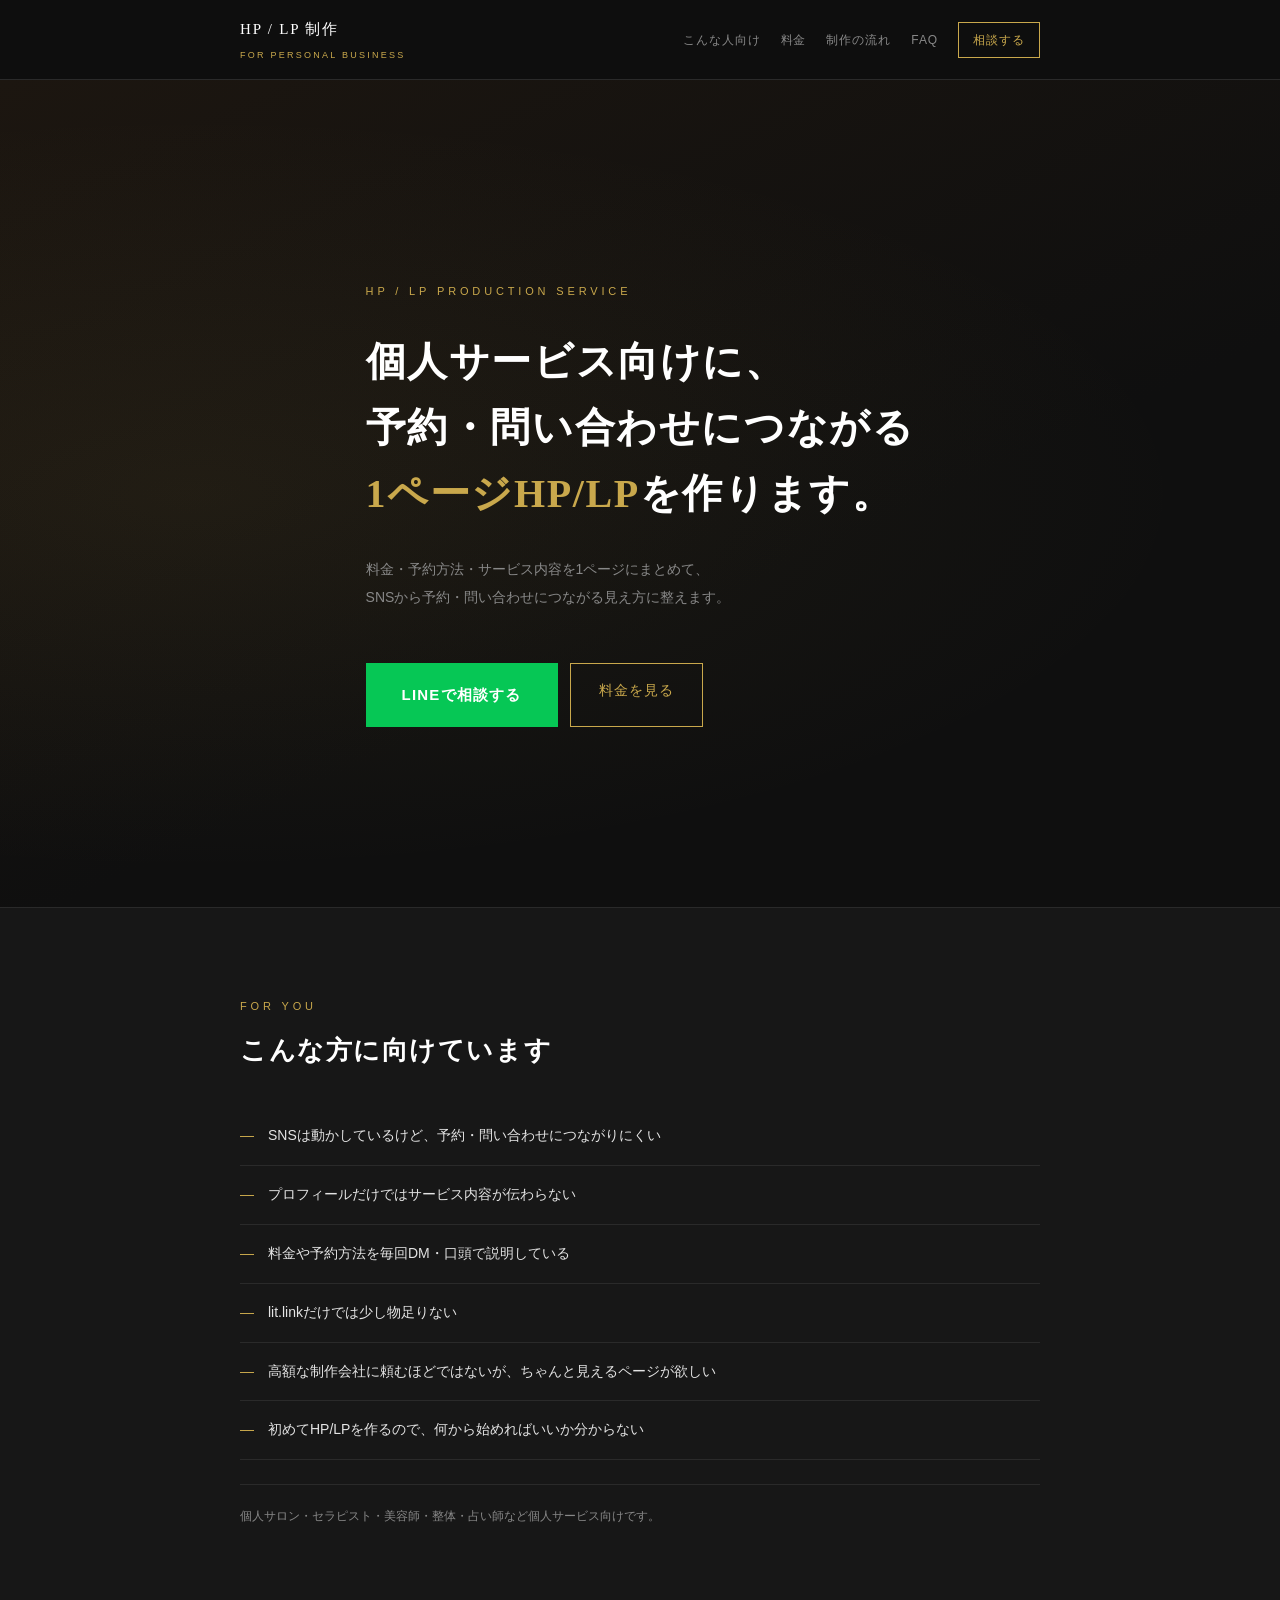
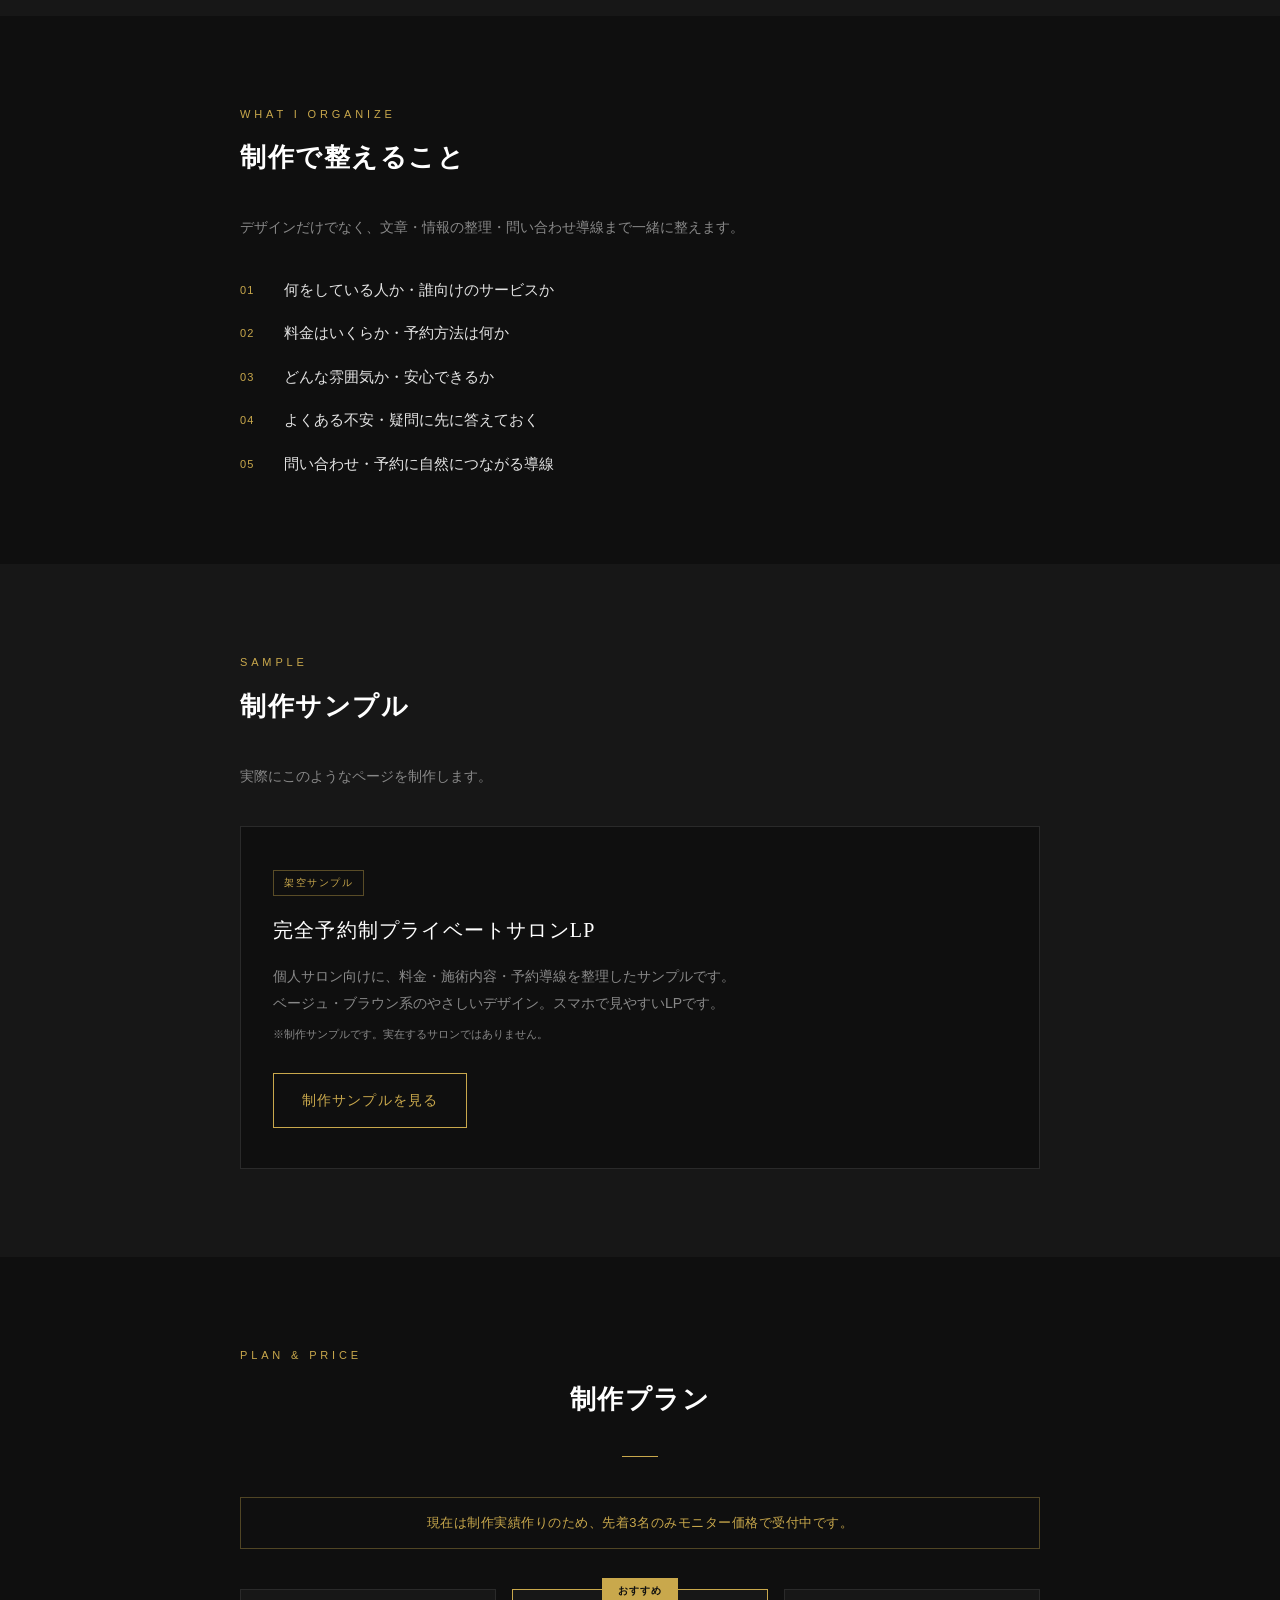
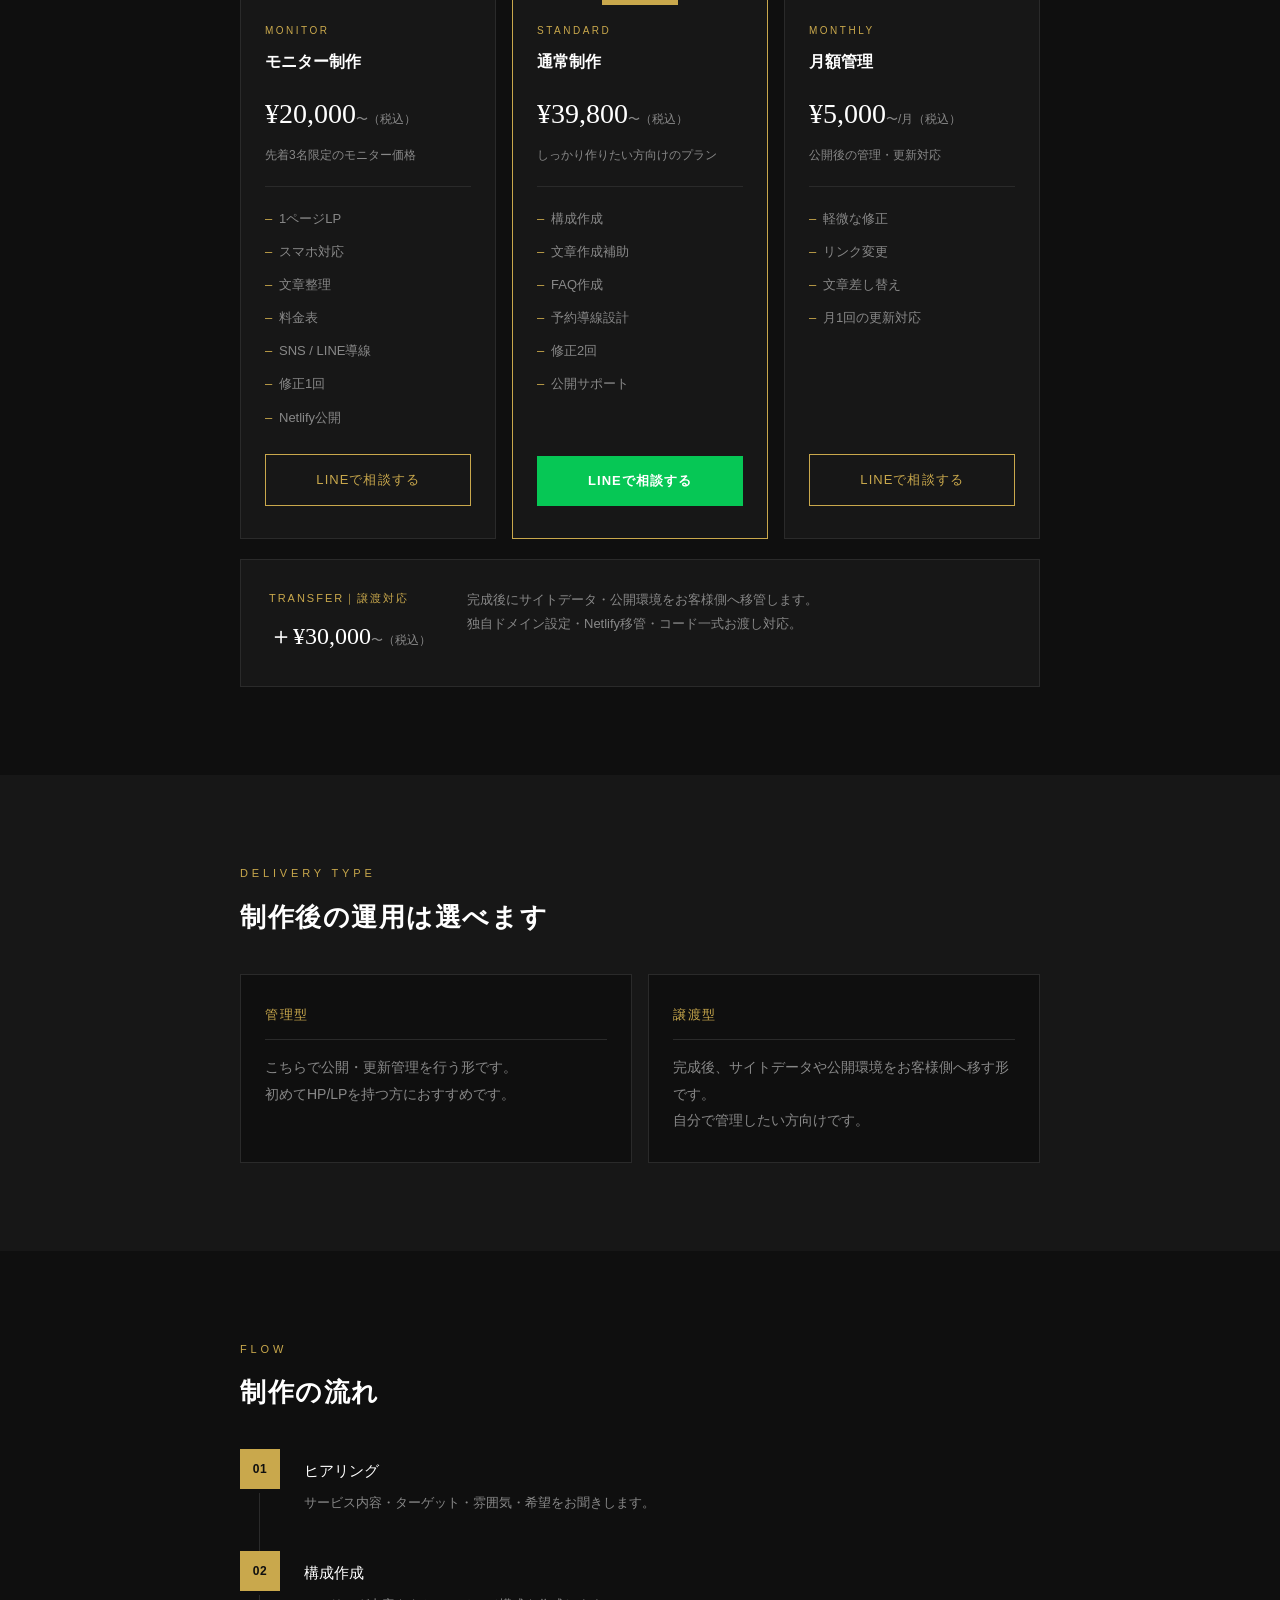
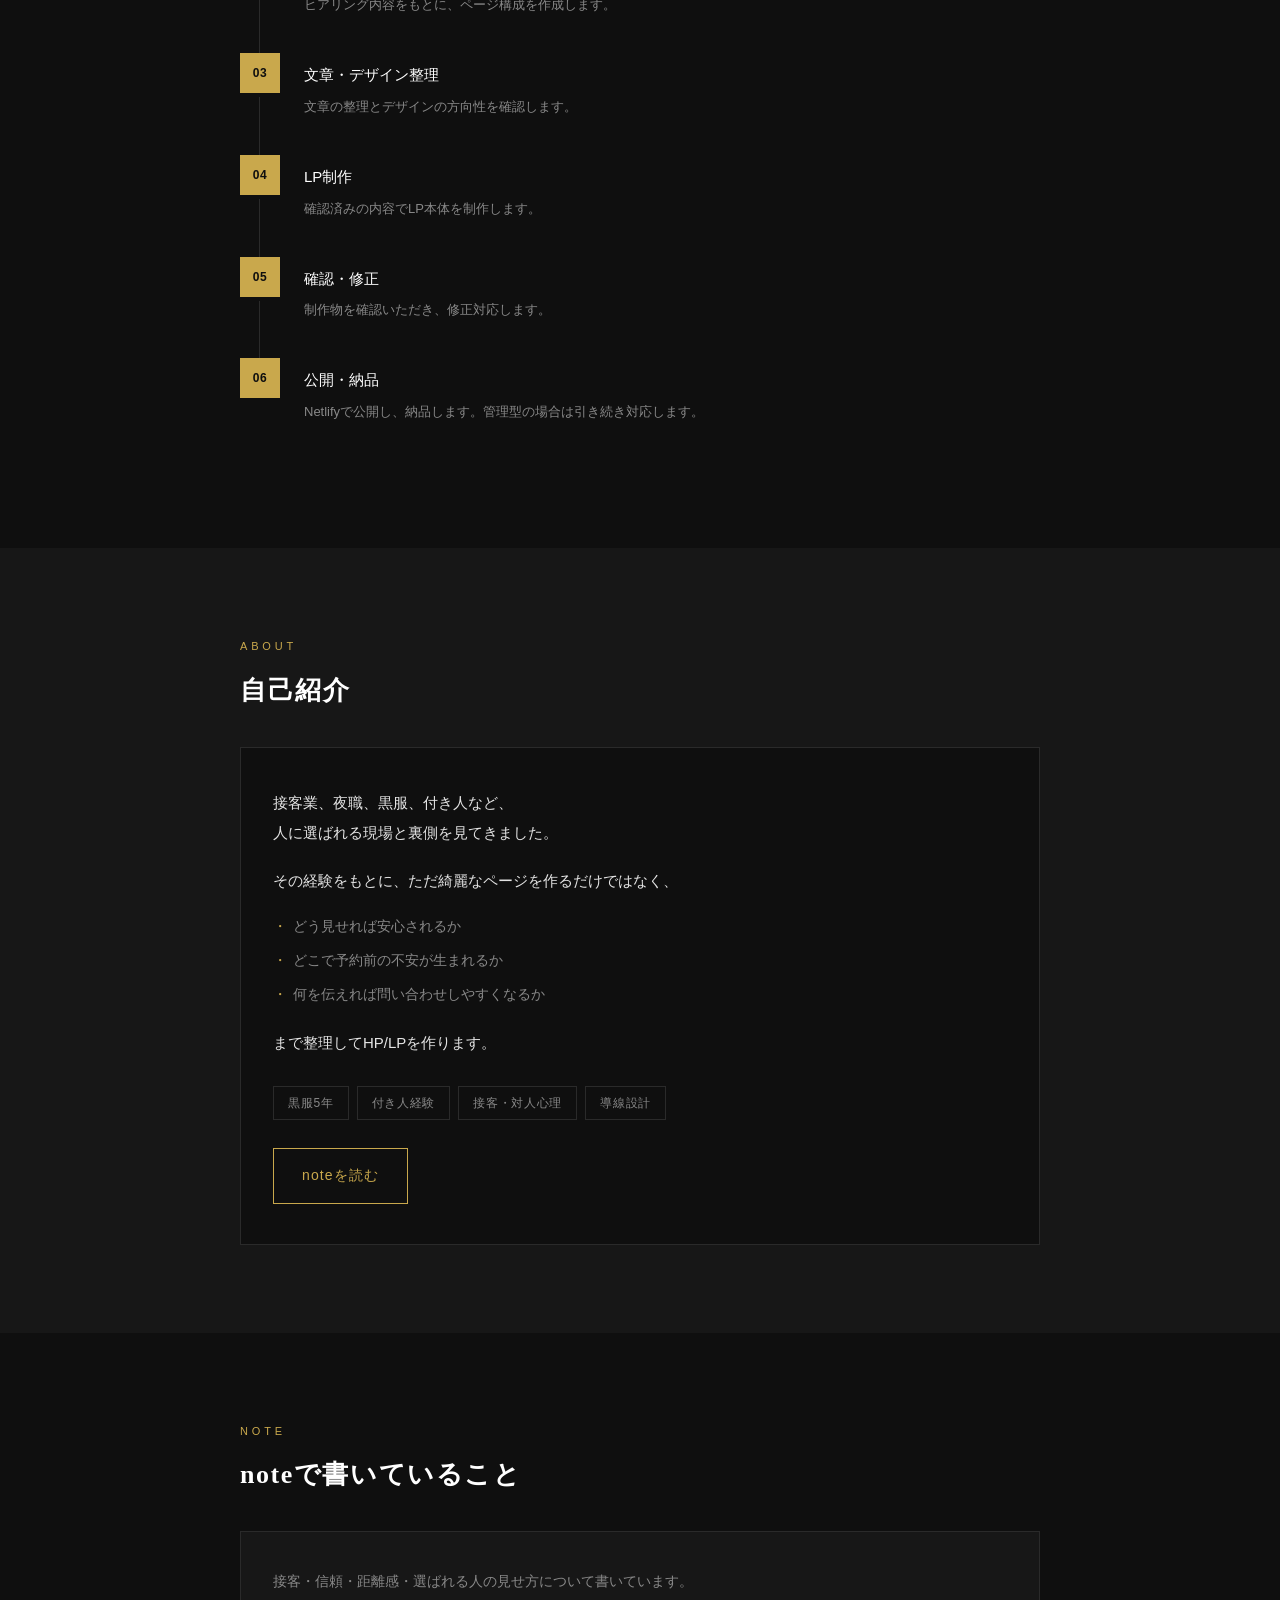
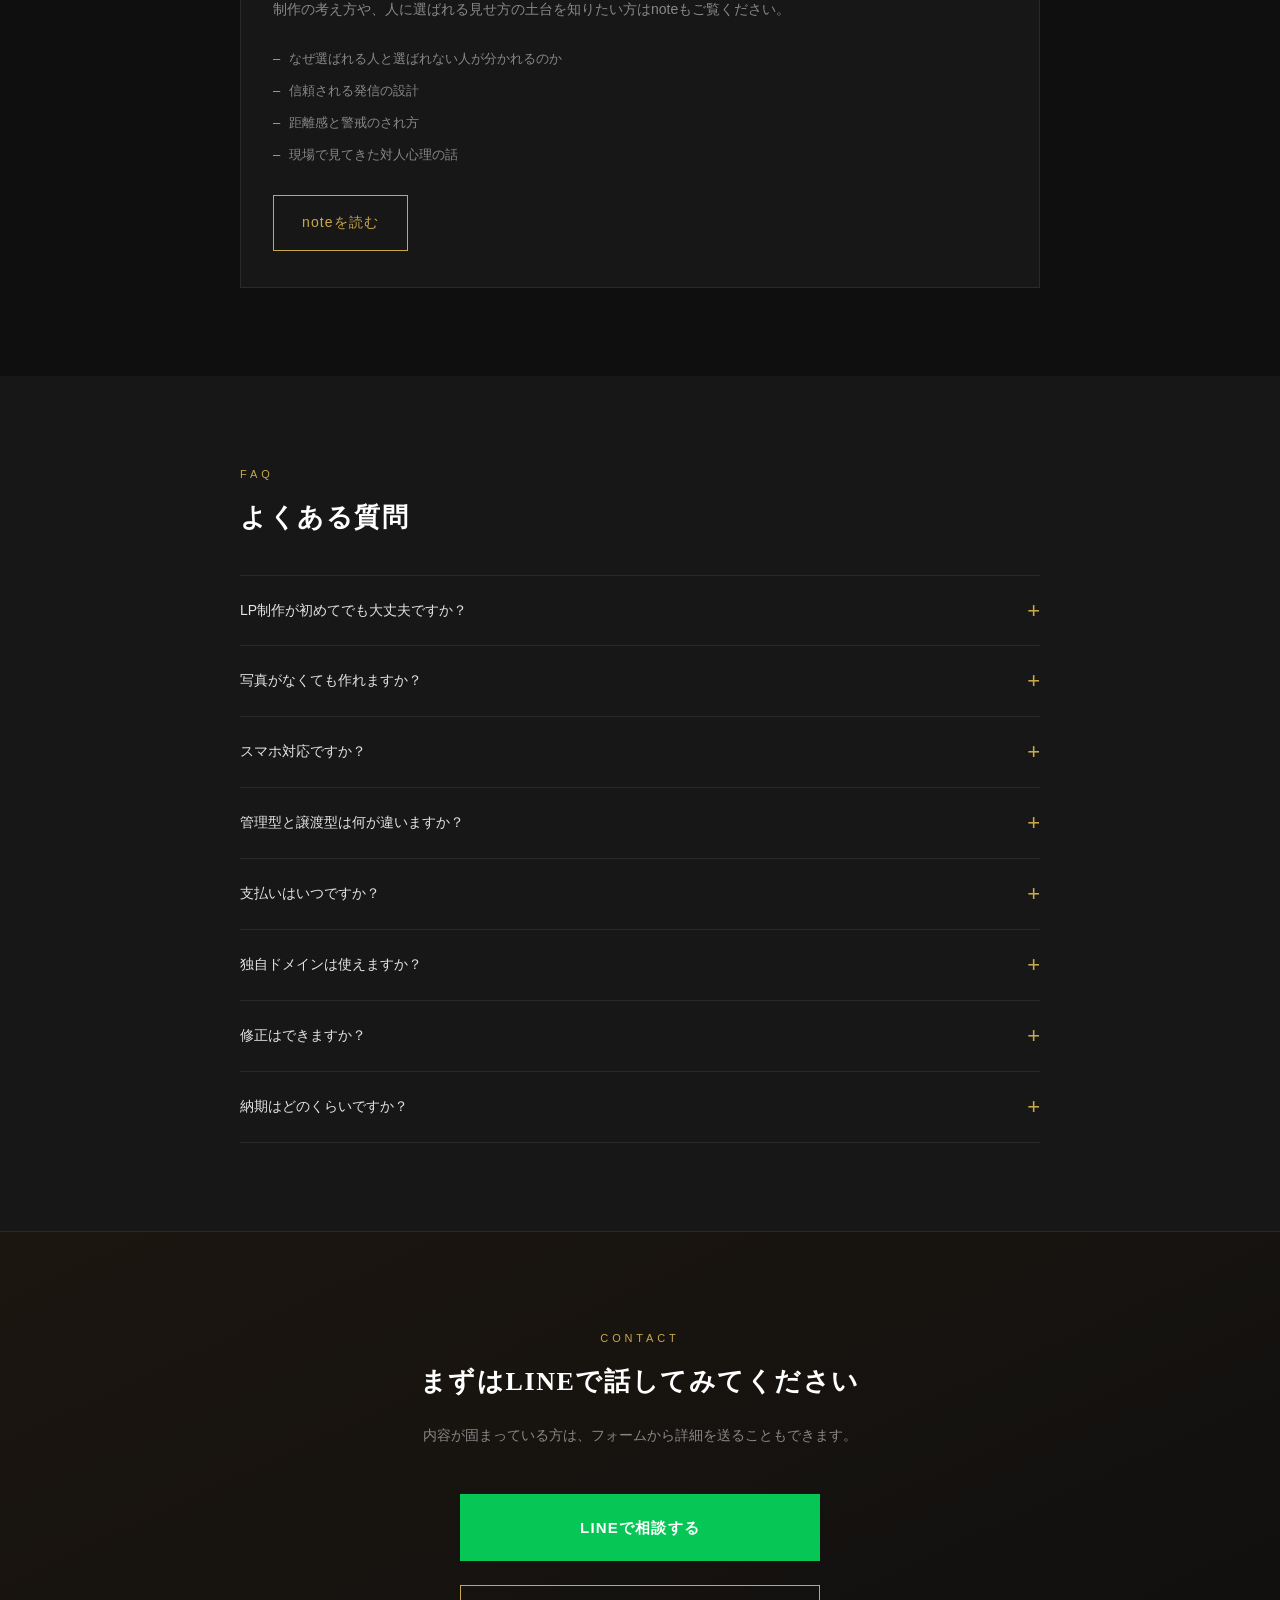
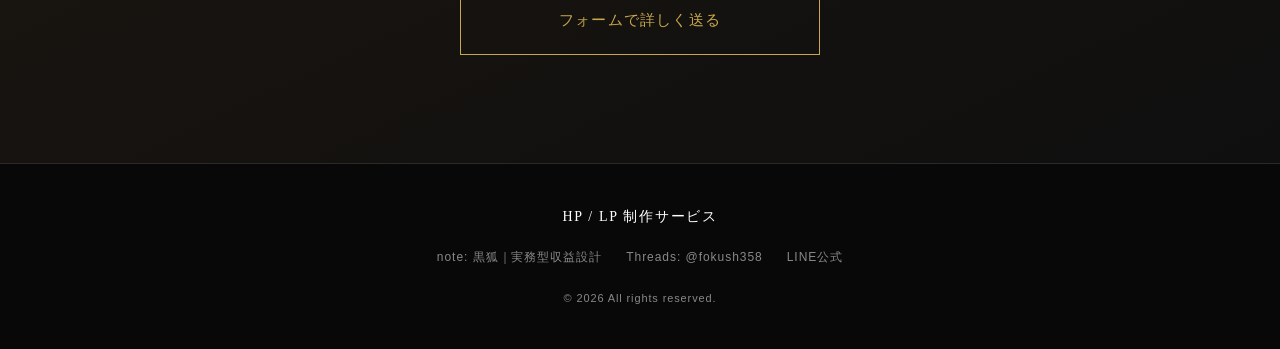
==== index.html @ 2c20be8e "モニター価格を¥20,000に改定・FAQに納期追加・CTA/FVコピー調整 - モニター制作の価格を¥15,000→¥20,000へ（meta descriptionも連動） - FAQに「納期はど" ====
<!DOCTYPE html>
<html lang="ja">
<head>
  <meta charset="UTF-8">
  <meta name="viewport" content="width=device-width, initial-scale=1.0">
  <title>HP/LP制作サービス｜個人サロン・個人事業者向け</title>
  <meta name="description" content="個人サロン・セラピスト・美容師・整体向けのHP/LP制作サービス。SNSだけで伝わりにくい料金・予約方法・サービス内容を1ページに整理します。モニター価格20,000円〜。">

  <!-- OGP -->
  <meta property="og:title" content="HP/LP制作サービス｜個人サロン・個人事業者向け">
  <meta property="og:description" content="SNSだけでは伝わりにくい料金・予約方法・サービス内容を、見やすいページに整理します。">
  <meta property="og:type" content="website">
  <meta property="og:url" content="">
  <meta property="og:image" content="">

  <link rel="stylesheet" href="./style.css">
</head>
<body>

  <!-- =============================
       ヘッダー
       ============================= -->
  <header>
    <div class="header-inner">
      <div class="logo">
        HP / LP 制作
        <span>FOR PERSONAL BUSINESS</span>
      </div>
      <nav>
        <a href="#target">こんな人向け</a>
        <a href="#pricing">料金</a>
        <a href="#flow">制作の流れ</a>
        <a href="#faq">FAQ</a>
        <a href="#cta" class="nav-cta">相談する</a>
      </nav>
    </div>
  </header>

  <!-- =============================
       ファーストビュー
       ============================= -->
  <section id="hero">
    <div class="hero-inner">
      <span class="hero-label">HP / LP PRODUCTION SERVICE</span>
      <h1 class="hero-title">
        個人サービス向けに、<br>
        予約・問い合わせにつながる<br>
        <em>1ページHP/LP</em>を作ります。
      </h1>
      <p class="hero-sub">
        料金・予約方法・サービス内容を1ページにまとめて、<br>
        SNSから予約・問い合わせにつながる見え方に整えます。
      </p>
      <!-- ▼ メインCTA（LINEリンク） -->
      <div class="hero-buttons">
        <a href="https://lin.ee/uL7b9nwP" class="btn btn-line btn-lg" target="_blank" rel="noopener noreferrer">LINEで相談する</a>
        <a href="#pricing" class="btn btn-outline-gold">料金を見る</a>
      </div>
    </div>
  </section>

  <!-- =============================
       こんな人向け
       ============================= -->
  <section id="target">
    <div class="section-inner">
      <span class="section-label">For You</span>
      <h2 class="section-title">こんな方に向けています</h2>
      <ul class="target-list">
        <li>SNSは動かしているけど、予約・問い合わせにつながりにくい</li>
        <li>プロフィールだけではサービス内容が伝わらない</li>
        <li>料金や予約方法を毎回DM・口頭で説明している</li>
        <li>lit.linkだけでは少し物足りない</li>
        <li>高額な制作会社に頼むほどではないが、ちゃんと見えるページが欲しい</li>
        <li>初めてHP/LPを作るので、何から始めればいいか分からない</li>
      </ul>
      <p class="target-note">個人サロン・セラピスト・美容師・整体・占い師など個人サービス向けです。</p>
    </div>
  </section>

  <!-- =============================
       制作で整えること
       ============================= -->
  <section id="features">
    <div class="section-inner">
      <span class="section-label">What I Organize</span>
      <h2 class="section-title">制作で整えること</h2>
      <p class="section-desc">デザインだけでなく、文章・情報の整理・問い合わせ導線まで一緒に整えます。</p>
      <ul class="features-list">
        <li>
          <span class="feature-num">01</span>
          <span class="feature-text">何をしている人か・誰向けのサービスか</span>
        </li>
        <li>
          <span class="feature-num">02</span>
          <span class="feature-text">料金はいくらか・予約方法は何か</span>
        </li>
        <li>
          <span class="feature-num">03</span>
          <span class="feature-text">どんな雰囲気か・安心できるか</span>
        </li>
        <li>
          <span class="feature-num">04</span>
          <span class="feature-text">よくある不安・疑問に先に答えておく</span>
        </li>
        <li>
          <span class="feature-num">05</span>
          <span class="feature-text">問い合わせ・予約に自然につながる導線</span>
        </li>
      </ul>
    </div>
  </section>

  <!-- =============================
       制作サンプル
       ============================= -->
  <section id="sample">
    <div class="section-inner">
      <span class="section-label">Sample</span>
      <h2 class="section-title">制作サンプル</h2>
      <p class="section-desc">実際にこのようなページを制作します。</p>

      <!-- サンプルカード -->
      <div class="sample-card">
        <div class="sample-tag">架空サンプル</div>
        <div class="sample-name">完全予約制プライベートサロンLP</div>
        <p class="sample-desc">
          個人サロン向けに、料金・施術内容・予約導線を整理したサンプルです。<br>
          ベージュ・ブラウン系のやさしいデザイン。スマホで見やすいLPです。
        </p>
        <p class="sample-note">※制作サンプルです。実在するサロンではありません。</p>
        <!-- ▼ サンプルLPリンク（./sample-salon-lp/ を差し替え） -->
        <a href="./sample-salon-lp/" class="btn btn-outline-gold" target="_blank" rel="noopener noreferrer">制作サンプルを見る</a>
      </div>
    </div>
  </section>

  <!-- =============================
       制作プラン（料金）
       =============================
       ▼ 料金を変更する場合はこのセクション内の数字を編集してください -->
  <section id="pricing">
    <div class="section-inner">
      <span class="section-label">Plan & Price</span>
      <h2 class="section-title center">制作プラン</h2>
      <div class="divider"></div>

      <!-- モニター告知 -->
      <p class="monitor-notice">
        現在は制作実績作りのため、先着3名のみモニター価格で受付中です。
      </p>

      <div class="plans-grid">

        <!-- モニター制作 -->
        <div class="plan-card">
          <div class="plan-label">MONITOR</div>
          <div class="plan-name-ja">モニター制作</div>
          <div class="plan-price">¥20,000<span>〜（税込）</span></div>
          <p class="plan-desc">先着3名限定のモニター価格</p>
          <ul class="plan-features">
            <li>1ページLP</li>
            <li>スマホ対応</li>
            <li>文章整理</li>
            <li>料金表</li>
            <li>SNS / LINE導線</li>
            <li>修正1回</li>
            <li>Netlify公開</li>
          </ul>
          <!-- ▼ LINEリンク -->
          <a href="https://lin.ee/uL7b9nwP" class="btn btn-outline-gold btn-plan" target="_blank" rel="noopener noreferrer">LINEで相談する</a>
        </div>

        <!-- 通常制作 -->
        <div class="plan-card featured">
          <div class="plan-badge">おすすめ</div>
          <div class="plan-label">STANDARD</div>
          <div class="plan-name-ja">通常制作</div>
          <div class="plan-price">¥39,800<span>〜（税込）</span></div>
          <p class="plan-desc">しっかり作りたい方向けのプラン</p>
          <ul class="plan-features">
            <li>構成作成</li>
            <li>文章作成補助</li>
            <li>FAQ作成</li>
            <li>予約導線設計</li>
            <li>修正2回</li>
            <li>公開サポート</li>
          </ul>
          <!-- ▼ LINEリンク -->
          <a href="https://lin.ee/uL7b9nwP" class="btn btn-line btn-plan" target="_blank" rel="noopener noreferrer">LINEで相談する</a>
        </div>

        <!-- 月額管理 -->
        <div class="plan-card">
          <div class="plan-label">MONTHLY</div>
          <div class="plan-name-ja">月額管理</div>
          <div class="plan-price">¥5,000<span>〜/月（税込）</span></div>
          <p class="plan-desc">公開後の管理・更新対応</p>
          <ul class="plan-features">
            <li>軽微な修正</li>
            <li>リンク変更</li>
            <li>文章差し替え</li>
            <li>月1回の更新対応</li>
          </ul>
          <!-- ▼ LINEリンク -->
          <a href="https://lin.ee/uL7b9nwP" class="btn btn-outline-gold btn-plan" target="_blank" rel="noopener noreferrer">LINEで相談する</a>
        </div>

      </div>

      <!-- 譲渡対応 -->
      <div class="transfer-box">
        <div class="transfer-inner">
          <div class="transfer-left">
            <div class="transfer-label">TRANSFER｜譲渡対応</div>
            <div class="transfer-price">＋¥30,000<span>〜（税込）</span></div>
          </div>
          <p class="transfer-desc">
            完成後にサイトデータ・公開環境をお客様側へ移管します。<br>
            独自ドメイン設定・Netlify移管・コード一式お渡し対応。
          </p>
        </div>
      </div>

    </div>
  </section>

  <!-- =============================
       管理型・譲渡型について
       ============================= -->
  <section id="delivery">
    <div class="section-inner">
      <span class="section-label">Delivery Type</span>
      <h2 class="section-title">制作後の運用は選べます</h2>
      <div class="delivery-grid">
        <div class="delivery-card">
          <div class="delivery-icon">管理型</div>
          <p class="delivery-text">
            こちらで公開・更新管理を行う形です。<br>
            初めてHP/LPを持つ方におすすめです。
          </p>
        </div>
        <div class="delivery-card">
          <div class="delivery-icon">譲渡型</div>
          <p class="delivery-text">
            完成後、サイトデータや公開環境をお客様側へ移す形です。<br>
            自分で管理したい方向けです。
          </p>
        </div>
      </div>
    </div>
  </section>

  <!-- =============================
       制作の流れ
       ============================= -->
  <section id="flow">
    <div class="section-inner">
      <span class="section-label">Flow</span>
      <h2 class="section-title">制作の流れ</h2>
      <ol class="flow-list">
        <li class="flow-item">
          <div class="flow-step">01</div>
          <div class="flow-content">
            <div class="flow-title">ヒアリング</div>
            <div class="flow-desc">サービス内容・ターゲット・雰囲気・希望をお聞きします。</div>
          </div>
        </li>
        <li class="flow-item">
          <div class="flow-step">02</div>
          <div class="flow-content">
            <div class="flow-title">構成作成</div>
            <div class="flow-desc">ヒアリング内容をもとに、ページ構成を作成します。</div>
          </div>
        </li>
        <li class="flow-item">
          <div class="flow-step">03</div>
          <div class="flow-content">
            <div class="flow-title">文章・デザイン整理</div>
            <div class="flow-desc">文章の整理とデザインの方向性を確認します。</div>
          </div>
        </li>
        <li class="flow-item">
          <div class="flow-step">04</div>
          <div class="flow-content">
            <div class="flow-title">LP制作</div>
            <div class="flow-desc">確認済みの内容でLP本体を制作します。</div>
          </div>
        </li>
        <li class="flow-item">
          <div class="flow-step">05</div>
          <div class="flow-content">
            <div class="flow-title">確認・修正</div>
            <div class="flow-desc">制作物を確認いただき、修正対応します。</div>
          </div>
        </li>
        <li class="flow-item">
          <div class="flow-step">06</div>
          <div class="flow-content">
            <div class="flow-title">公開・納品</div>
            <div class="flow-desc">Netlifyで公開し、納品します。管理型の場合は引き続き対応します。</div>
          </div>
        </li>
      </ol>
    </div>
  </section>

  <!-- =============================
       自己紹介
       ============================= -->
  <section id="about">
    <div class="section-inner">
      <span class="section-label">About</span>
      <h2 class="section-title">自己紹介</h2>
      <div class="about-box">
        <p class="about-text">
          接客業、夜職、黒服、付き人など、<br>
          人に選ばれる現場と裏側を見てきました。
        </p>
        <p class="about-text">
          その経験をもとに、ただ綺麗なページを作るだけではなく、
        </p>
        <ul class="about-points">
          <li>どう見せれば安心されるか</li>
          <li>どこで予約前の不安が生まれるか</li>
          <li>何を伝えれば問い合わせしやすくなるか</li>
        </ul>
        <p class="about-text">まで整理してHP/LPを作ります。</p>
        <div class="about-tags">
          <span class="tag">黒服5年</span>
          <span class="tag">付き人経験</span>
          <span class="tag">接客・対人心理</span>
          <span class="tag">導線設計</span>
        </div>
        <!-- ▼ noteリンク -->
        <div class="about-note-link">
          <a href="https://note.com/bunkitune" class="btn btn-outline-gold" target="_blank" rel="noopener noreferrer">noteを読む</a>
        </div>
      </div>
    </div>
  </section>

  <!-- =============================
       noteで書いていること
       ============================= -->
  <section id="note-section">
    <div class="section-inner">
      <span class="section-label">Note</span>
      <h2 class="section-title">noteで書いていること</h2>
      <div class="note-box">
        <p class="note-text">
          接客・信頼・距離感・選ばれる人の見せ方について書いています。<br>
          制作の考え方や、人に選ばれる見せ方の土台を知りたい方はnoteもご覧ください。
        </p>
        <ul class="note-topics">
          <li>なぜ選ばれる人と選ばれない人が分かれるのか</li>
          <li>信頼される発信の設計</li>
          <li>距離感と警戒のされ方</li>
          <li>現場で見てきた対人心理の話</li>
        </ul>
        <!-- ▼ noteリンク -->
        <a href="https://note.com/bunkitune" class="btn btn-outline-gold" target="_blank" rel="noopener noreferrer">noteを読む</a>
      </div>
    </div>
  </section>

  <!-- =============================
       FAQ
       ============================= -->
  <section id="faq">
    <div class="section-inner">
      <span class="section-label">FAQ</span>
      <h2 class="section-title">よくある質問</h2>
      <div class="faq-list">

        <div class="faq-item">
          <div class="faq-question">LP制作が初めてでも大丈夫ですか？</div>
          <div class="faq-answer">大丈夫です。必要な情報はこちらで整理します。何を用意すればいいかも最初にご案内します。</div>
        </div>

        <div class="faq-item">
          <div class="faq-question">写真がなくても作れますか？</div>
          <div class="faq-answer">可能です。画像なしでも成立するシンプルな構成で制作できます。</div>
        </div>

        <div class="faq-item">
          <div class="faq-question">スマホ対応ですか？</div>
          <div class="faq-answer">スマホで見やすいことを前提に制作します。PCでも崩れないレスポンシブ対応です。</div>
        </div>

        <div class="faq-item">
          <div class="faq-question">管理型と譲渡型は何が違いますか？</div>
          <div class="faq-answer">管理型は、こちらで公開・更新管理を行う形です。譲渡型は、完成後にサイトデータや公開環境をお客様側へ移す形です。初めての方には管理型をおすすめしています。</div>
        </div>

        <div class="faq-item">
          <div class="faq-question">支払いはいつですか？</div>
          <div class="faq-answer">モニター制作は原則前払い、通常制作は着手金50%・公開前50%でお願いしています。</div>
        </div>

        <div class="faq-item">
          <div class="faq-question">独自ドメインは使えますか？</div>
          <div class="faq-answer">可能です。ドメインはお客様名義で取得していただき、設定をサポートします。</div>
        </div>

        <div class="faq-item">
          <div class="faq-question">修正はできますか？</div>
          <div class="faq-answer">プランに応じて修正対応します。大幅な変更は別料金になります。</div>
        </div>

        <div class="faq-item">
          <div class="faq-question">納期はどのくらいですか？</div>
          <div class="faq-answer">ヒアリング後、初稿まで約1〜2週間。修正のやりとりを含めて、最短2週間〜1ヶ月で公開できます。原稿や写真の準備状況によって前後します。</div>
        </div>

      </div>
    </div>
  </section>

  <!-- =============================
       CTA（問い合わせ）
       =============================
       ▼ LINEリンク・Googleフォームリンクはここで管理 -->
  <section id="cta">
    <div class="section-inner">
      <span class="section-label">Contact</span>
      <h2 class="section-title">まずはLINEで話してみてください</h2>
      <p class="cta-lead">
        内容が固まっている方は、フォームから詳細を送ることもできます。
      </p>
      <div class="cta-buttons">
        <!-- ▼ メインCTA（LINEリンク） -->
        <a href="https://lin.ee/uL7b9nwP" class="btn btn-line btn-cta" target="_blank" rel="noopener noreferrer">LINEで相談する</a>
        <!-- ▼ サブCTA（Googleフォーム） -->
        <a href="https://forms.gle/dhVN7x54UU7K2UyTA" class="btn btn-outline-gold btn-cta" target="_blank" rel="noopener noreferrer">フォームで詳しく送る</a>
      </div>
    </div>
  </section>

  <!-- =============================
       フッター
       ============================= -->
  <footer>
    <p class="footer-title">HP / LP 制作サービス</p>
    <nav class="footer-nav">
      <!-- ▼ noteリンク -->
      <a href="https://note.com/bunkitune" target="_blank" rel="noopener noreferrer">note: 黒狐｜実務型収益設計</a>
      <!-- ▼ Threadsリンク -->
      <a href="https://www.threads.com/@fokush358?igshid=NTc4MTIwNjQ2YQ==" target="_blank" rel="noopener noreferrer">Threads: @fokush358</a>
      <!-- ▼ LINEリンク -->
      <a href="https://lin.ee/uL7b9nwP" target="_blank" rel="noopener noreferrer">LINE公式</a>
    </nav>
    <p class="footer-copy">© 2026 All rights reserved.</p>
  </footer>

  <script src="./script.js"></script>
</body>
</html>
---- style.css ----
/* =============================================
   HP/LP制作サービス LP スタイル
   =============================================
   カラー変数はここで管理してください。
   ============================================= */

:root {
  /* ▼ カラー設定 */
  --color-bg:          #0f0f0f;
  --color-surface:     #171717;
  --color-surface2:    #1f1f1f;
  --color-white:       #ffffff;
  --color-gold:        #c9a84c;   /* ゴールド（メイン） */
  --color-gold-light:  #dfc070;   /* ゴールド（ホバー） */
  --color-line:        #06C755;   /* LINE グリーン */
  --color-line-dark:   #05b34c;   /* LINE グリーン（ホバー） */
  --color-text:        #e4e4e4;
  --color-text-muted:  #888888;
  --color-border:      #2a2a2a;

  /* ▼ フォント設定 */
  --font-serif: 'Hiragino Mincho ProN', 'Yu Mincho', 'Georgia', serif;
  --font-sans:  'Hiragino Kaku Gothic ProN', 'Meiryo', sans-serif;

  /* ▼ 余白設定 */
  --section-padding: 88px 20px;
  --section-padding-sp: 64px 18px;
  --inner-width: 800px;
}

/* =============================================
   リセット
   ============================================= */
*, *::before, *::after {
  margin: 0;
  padding: 0;
  box-sizing: border-box;
}

html {
  scroll-behavior: smooth;
}

body {
  background-color: var(--color-bg);
  color: var(--color-text);
  font-family: var(--font-sans);
  font-size: 15px;
  line-height: 1.85;
  -webkit-font-smoothing: antialiased;
}

img {
  max-width: 100%;
  height: auto;
  display: block;
}

a {
  color: inherit;
  text-decoration: none;
}

ol, ul {
  list-style: none;
}

/* =============================================
   共通レイアウト
   ============================================= */
section {
  padding: var(--section-padding);
}

.section-inner {
  max-width: var(--inner-width);
  margin: 0 auto;
}

.section-label {
  display: block;
  font-size: 11px;
  letter-spacing: 0.35em;
  color: var(--color-gold);
  text-transform: uppercase;
  margin-bottom: 14px;
}

.section-title {
  font-family: var(--font-serif);
  font-size: clamp(20px, 4vw, 26px);
  color: var(--color-white);
  letter-spacing: 0.06em;
  line-height: 1.55;
  margin-bottom: 36px;
}

.section-title.center {
  text-align: center;
}

.section-desc {
  font-size: 14px;
  color: var(--color-text-muted);
  line-height: 1.9;
  margin-bottom: 36px;
}

.divider {
  width: 36px;
  height: 1px;
  background: var(--color-gold);
  margin: 0 auto 40px;
}

/* =============================================
   ボタン
   ============================================= */
.btn {
  display: inline-block;
  padding: 14px 28px;
  font-size: 14px;
  font-family: var(--font-sans);
  letter-spacing: 0.08em;
  text-align: center;
  cursor: pointer;
  transition: all 0.22s ease;
  border: none;
  text-decoration: none;
}

/* ゴールド塗り */
.btn-gold {
  background: var(--color-gold);
  color: #0f0f0f;
  font-weight: bold;
}
.btn-gold:hover {
  background: var(--color-gold-light);
}

/* ゴールド枠 */
.btn-outline-gold {
  background: transparent;
  color: var(--color-gold);
  border: 1px solid var(--color-gold);
}
.btn-outline-gold:hover {
  background: var(--color-gold);
  color: #0f0f0f;
}

/* 白枠 */
.btn-outline-white {
  background: transparent;
  color: rgba(255,255,255,0.75);
  border: 1px solid rgba(255,255,255,0.25);
}
.btn-outline-white:hover {
  background: rgba(255,255,255,0.08);
}

/* LINE グリーン */
.btn-line {
  background: var(--color-line);
  color: #ffffff;
  font-weight: bold;
}
.btn-line:hover {
  background: var(--color-line-dark);
}

/* サイズ修飾子 */
.btn-lg {
  padding: 18px 36px;
  font-size: 15px;
}

/* プランカード内ボタン */
.btn-plan {
  display: block;
  width: 100%;
  margin-top: 24px;
  padding: 13px;
  font-size: 13px;
}

/* CTAボタン */
.btn-cta {
  display: block;
  width: 100%;
  max-width: 360px;
  margin: 0 auto 12px;
  padding: 20px;
  font-size: 15px;
}

/* =============================================
   ヘッダー
   ============================================= */
header {
  background: rgba(15,15,15,0.96);
  border-bottom: 1px solid var(--color-border);
  padding: 16px 20px;
  position: sticky;
  top: 0;
  z-index: 100;
  backdrop-filter: blur(10px);
  -webkit-backdrop-filter: blur(10px);
}

.header-inner {
  max-width: var(--inner-width);
  margin: 0 auto;
  display: flex;
  justify-content: space-between;
  align-items: center;
}

.logo {
  font-family: var(--font-serif);
  font-size: 15px;
  letter-spacing: 0.12em;
  color: var(--color-white);
}

.logo span {
  display: block;
  font-family: var(--font-sans);
  font-size: 9px;
  letter-spacing: 0.25em;
  color: var(--color-gold);
  margin-top: 3px;
}

nav {
  display: none;
}

@media (min-width: 768px) {
  nav {
    display: flex;
    gap: 20px;
    align-items: center;
  }
  nav a {
    font-size: 12px;
    color: var(--color-text-muted);
    letter-spacing: 0.08em;
    transition: color 0.2s;
  }
  nav a:hover {
    color: var(--color-gold);
  }
  .nav-cta {
    color: var(--color-gold) !important;
    border: 1px solid var(--color-gold);
    padding: 6px 14px;
  }
  .nav-cta:hover {
    background: var(--color-gold);
    color: #0f0f0f !important;
  }
}

/* =============================================
   ファーストビュー
   ============================================= */
#hero {
  background: linear-gradient(155deg, #1c1610 0%, #0f0f0f 60%);
  padding: 110px 20px 90px;
  min-height: 92vh;
  display: flex;
  align-items: center;
  border-bottom: 1px solid var(--color-border);
  position: relative;
  overflow: hidden;
}

#hero::before {
  content: '';
  position: absolute;
  inset: 0;
  background: radial-gradient(ellipse at 15% 50%, rgba(201,168,76,0.07) 0%, transparent 65%);
  pointer-events: none;
}

.hero-inner {
  max-width: var(--inner-width);
  margin: 0 auto;
  position: relative;
}

.hero-label {
  display: block;
  font-size: 11px;
  letter-spacing: 0.35em;
  color: var(--color-gold);
  margin-bottom: 28px;
}

.hero-title {
  font-family: var(--font-serif);
  font-size: clamp(24px, 5.5vw, 40px);
  color: var(--color-white);
  line-height: 1.65;
  letter-spacing: 0.04em;
  margin-bottom: 28px;
}

.hero-title em {
  color: var(--color-gold);
  font-style: normal;
}

.hero-sub {
  font-size: 14px;
  color: var(--color-text-muted);
  line-height: 2;
  margin-bottom: 52px;
  max-width: 560px;
}

.hero-buttons {
  display: flex;
  flex-direction: column;
  gap: 12px;
  max-width: 400px;
}

@media (min-width: 480px) {
  .hero-buttons {
    flex-direction: row;
  }
}

/* =============================================
   こんな人向け
   ============================================= */
#target {
  background: var(--color-surface);
}

.target-list {
  display: flex;
  flex-direction: column;
  gap: 0;
  margin-bottom: 24px;
}

.target-list li {
  padding: 16px 20px;
  border-bottom: 1px solid var(--color-border);
  font-size: 14px;
  color: var(--color-text);
  position: relative;
  padding-left: 28px;
}

.target-list li::before {
  content: '—';
  position: absolute;
  left: 0;
  color: var(--color-gold);
}

.target-note {
  font-size: 12px;
  color: var(--color-text-muted);
  margin-top: 20px;
  padding-top: 20px;
  border-top: 1px solid var(--color-border);
}

/* =============================================
   制作で整えること
   ============================================= */
#features {
  background: var(--color-bg);
}

.features-list {
  display: flex;
  flex-direction: column;
  gap: 18px;
}

.features-list li {
  display: flex;
  gap: 20px;
  align-items: flex-start;
}

.feature-num {
  font-size: 11px;
  letter-spacing: 0.1em;
  color: var(--color-gold);
  flex-shrink: 0;
  padding-top: 3px;
  min-width: 24px;
}

.feature-text {
  font-size: 15px;
  color: var(--color-text);
  line-height: 1.7;
}

/* =============================================
   制作サンプル
   ============================================= */
#sample {
  background: var(--color-surface);
}

.sample-card {
  border: 1px solid var(--color-border);
  padding: 40px 32px;
  background: var(--color-bg);
  position: relative;
}

.sample-tag {
  display: inline-block;
  font-size: 10px;
  letter-spacing: 0.15em;
  color: var(--color-gold);
  border: 1px solid rgba(201,168,76,0.4);
  padding: 3px 10px;
  margin-bottom: 16px;
}

.sample-name {
  font-family: var(--font-serif);
  font-size: 20px;
  color: var(--color-white);
  margin-bottom: 14px;
  letter-spacing: 0.06em;
}

.sample-desc {
  font-size: 14px;
  color: var(--color-text-muted);
  line-height: 1.9;
  margin-bottom: 8px;
}

.sample-note {
  font-size: 11px;
  color: var(--color-text-muted);
  margin-bottom: 28px;
}

/* =============================================
   制作プラン（料金）
   ============================================= */
#pricing {
  background: var(--color-bg);
}

.monitor-notice {
  text-align: center;
  font-size: 13px;
  color: var(--color-gold);
  border: 1px solid rgba(201,168,76,0.35);
  padding: 13px 20px;
  margin-bottom: 40px;
  letter-spacing: 0.04em;
}

.plans-grid {
  display: flex;
  flex-direction: column;
  gap: 20px;
}

@media (min-width: 640px) {
  .plans-grid {
    display: grid;
    grid-template-columns: repeat(3, 1fr);
    gap: 16px;
  }
}

.plan-card {
  background: var(--color-surface);
  border: 1px solid var(--color-border);
  padding: 32px 24px;
  display: flex;
  flex-direction: column;
  position: relative;
}

.plan-card.featured {
  border-color: var(--color-gold);
}

.plan-badge {
  position: absolute;
  top: -12px;
  left: 50%;
  transform: translateX(-50%);
  background: var(--color-gold);
  color: #0f0f0f;
  font-size: 10px;
  font-weight: bold;
  padding: 4px 16px;
  letter-spacing: 0.1em;
  white-space: nowrap;
}

.plan-label {
  font-size: 10px;
  letter-spacing: 0.25em;
  color: var(--color-gold);
  margin-bottom: 6px;
}

.plan-name-ja {
  font-size: 16px;
  color: var(--color-white);
  font-weight: bold;
  margin-bottom: 12px;
}

.plan-price {
  font-family: var(--font-serif);
  font-size: 28px;
  color: var(--color-white);
  margin-bottom: 4px;
}

.plan-price span {
  font-family: var(--font-sans);
  font-size: 12px;
  color: var(--color-text-muted);
}

.plan-desc {
  font-size: 12px;
  color: var(--color-text-muted);
  margin-bottom: 20px;
  padding-bottom: 20px;
  border-bottom: 1px solid var(--color-border);
}

.plan-features {
  flex: 1;
  display: flex;
  flex-direction: column;
  gap: 9px;
  margin-bottom: 0;
}

.plan-features li {
  font-size: 13px;
  color: var(--color-text-muted);
  padding-left: 14px;
  position: relative;
}

.plan-features li::before {
  content: '–';
  position: absolute;
  left: 0;
  color: var(--color-gold);
}

/* 譲渡対応ボックス */
.transfer-box {
  margin-top: 20px;
  border: 1px solid var(--color-border);
  padding: 28px 28px;
  background: var(--color-surface);
}

.transfer-inner {
  display: flex;
  flex-direction: column;
  gap: 14px;
}

@media (min-width: 600px) {
  .transfer-inner {
    flex-direction: row;
    align-items: flex-start;
    gap: 36px;
  }
}

.transfer-left {
  flex-shrink: 0;
}

.transfer-label {
  font-size: 11px;
  letter-spacing: 0.18em;
  color: var(--color-gold);
  margin-bottom: 6px;
}

.transfer-price {
  font-family: var(--font-serif);
  font-size: 24px;
  color: var(--color-white);
  white-space: nowrap;
}

.transfer-price span {
  font-size: 12px;
  color: var(--color-text-muted);
}

.transfer-desc {
  font-size: 13px;
  color: var(--color-text-muted);
  line-height: 1.9;
}

/* =============================================
   管理型・譲渡型
   ============================================= */
#delivery {
  background: var(--color-surface);
}

.delivery-grid {
  display: grid;
  grid-template-columns: 1fr;
  gap: 16px;
}

@media (min-width: 560px) {
  .delivery-grid {
    grid-template-columns: 1fr 1fr;
  }
}

.delivery-card {
  background: var(--color-bg);
  border: 1px solid var(--color-border);
  padding: 28px 24px;
}

.delivery-icon {
  font-size: 13px;
  letter-spacing: 0.12em;
  color: var(--color-gold);
  margin-bottom: 14px;
  padding-bottom: 12px;
  border-bottom: 1px solid var(--color-border);
}

.delivery-text {
  font-size: 14px;
  color: var(--color-text-muted);
  line-height: 1.9;
}

/* =============================================
   制作の流れ
   ============================================= */
#flow {
  background: var(--color-bg);
}

.flow-list {
  display: flex;
  flex-direction: column;
  gap: 0;
}

.flow-item {
  display: flex;
  gap: 24px;
  padding-bottom: 36px;
  position: relative;
}

.flow-item:not(:last-child)::after {
  content: '';
  position: absolute;
  left: 19px;
  top: 44px;
  bottom: 0;
  width: 1px;
  background: var(--color-border);
}

.flow-step {
  width: 40px;
  height: 40px;
  background: var(--color-gold);
  color: #0f0f0f;
  display: flex;
  align-items: center;
  justify-content: center;
  font-size: 12px;
  font-weight: bold;
  flex-shrink: 0;
  letter-spacing: 0.05em;
}

.flow-title {
  font-size: 15px;
  color: var(--color-white);
  margin-bottom: 6px;
  padding-top: 8px;
}

.flow-desc {
  font-size: 13px;
  color: var(--color-text-muted);
  line-height: 1.85;
}

/* =============================================
   自己紹介
   ============================================= */
#about {
  background: var(--color-surface);
}

.about-box {
  background: var(--color-bg);
  border: 1px solid var(--color-border);
  padding: 40px 32px;
}

.about-text {
  font-size: 15px;
  line-height: 2;
  color: var(--color-text);
  margin-bottom: 18px;
}

.about-points {
  margin: 4px 0 20px 0;
  display: flex;
  flex-direction: column;
  gap: 8px;
}

.about-points li {
  font-size: 14px;
  color: var(--color-text-muted);
  padding-left: 20px;
  position: relative;
}

.about-points li::before {
  content: '・';
  position: absolute;
  left: 0;
  color: var(--color-gold);
}

.about-tags {
  display: flex;
  flex-wrap: wrap;
  gap: 8px;
  margin-top: 28px;
  margin-bottom: 28px;
}

.tag {
  padding: 5px 14px;
  border: 1px solid var(--color-border);
  font-size: 12px;
  letter-spacing: 0.06em;
  color: var(--color-text-muted);
}

.about-note-link {
  margin-top: 4px;
}

/* =============================================
   noteセクション
   ============================================= */
#note-section {
  background: var(--color-bg);
}

.note-box {
  background: var(--color-surface);
  border: 1px solid var(--color-border);
  padding: 36px 32px;
}

.note-text {
  font-size: 14px;
  color: var(--color-text-muted);
  line-height: 1.95;
  margin-bottom: 24px;
}

.note-topics {
  display: flex;
  flex-direction: column;
  gap: 8px;
  margin-bottom: 28px;
}

.note-topics li {
  font-size: 13px;
  color: var(--color-text-muted);
  padding-left: 16px;
  position: relative;
}

.note-topics li::before {
  content: '–';
  position: absolute;
  left: 0;
  color: var(--color-gold);
}

/* =============================================
   FAQ
   ============================================= */
#faq {
  background: var(--color-surface);
}

.faq-list {
  border-top: 1px solid var(--color-border);
}

.faq-item {
  border-bottom: 1px solid var(--color-border);
}

.faq-question {
  padding: 22px 40px 22px 0;
  font-size: 14px;
  color: var(--color-text);
  cursor: pointer;
  display: flex;
  justify-content: space-between;
  align-items: center;
  gap: 16px;
  position: relative;
  user-select: none;
}

.faq-question::after {
  content: '+';
  position: absolute;
  right: 0;
  font-size: 22px;
  color: var(--color-gold);
  transition: transform 0.2s ease;
  line-height: 1;
}

.faq-item.open .faq-question::after {
  transform: rotate(45deg);
}

.faq-answer {
  display: none;
  font-size: 13px;
  color: var(--color-text-muted);
  line-height: 1.95;
  padding: 0 0 22px;
}

.faq-item.open .faq-answer {
  display: block;
}

/* =============================================
   CTA（問い合わせ）
   ============================================= */
#cta {
  background: linear-gradient(155deg, #1c1610, #0f0f0f);
  text-align: center;
  padding: 96px 20px;
  border-top: 1px solid var(--color-border);
}

#cta .section-label {
  display: block;
  margin-bottom: 14px;
}

#cta .section-title {
  margin-bottom: 20px;
}

.cta-lead {
  font-size: 14px;
  color: var(--color-text-muted);
  line-height: 1.95;
  margin-bottom: 44px;
}

.cta-buttons {
  display: flex;
  flex-direction: column;
  align-items: center;
  gap: 12px;
}

/* =============================================
   フッター
   ============================================= */
footer {
  background: #080808;
  color: var(--color-text-muted);
  text-align: center;
  padding: 40px 20px;
  border-top: 1px solid var(--color-border);
}

.footer-title {
  font-family: var(--font-serif);
  font-size: 14px;
  letter-spacing: 0.12em;
  color: var(--color-white);
  margin-bottom: 16px;
}

.footer-nav {
  display: flex;
  flex-direction: column;
  gap: 8px;
  margin-bottom: 20px;
}

@media (min-width: 480px) {
  .footer-nav {
    flex-direction: row;
    justify-content: center;
    gap: 24px;
  }
}

.footer-nav a {
  font-size: 12px;
  color: var(--color-text-muted);
  transition: color 0.2s;
}

.footer-nav a:hover {
  color: var(--color-gold);
}

.footer-copy {
  font-size: 11px;
  letter-spacing: 0.08em;
}

/* =============================================
   スマホ最適化（480px以下）
   ============================================= */
@media (max-width: 480px) {

  section {
    padding: var(--section-padding-sp);
  }

  #hero {
    padding: 80px 18px 72px;
    min-height: 88vh;
  }

  .hero-title {
    font-size: 22px;
    margin-bottom: 20px;
  }

  .hero-sub {
    font-size: 13px;
    margin-bottom: 40px;
  }

  .section-title {
    font-size: 19px;
    margin-bottom: 28px;
  }

  /* 料金カード */
  .plan-card {
    padding: 28px 18px;
  }

  .plan-price {
    font-size: 26px;
  }

  /* 譲渡ボックス */
  .transfer-box {
    padding: 22px 18px;
  }

  .transfer-price {
    font-size: 22px;
  }

  /* 自己紹介 */
  .about-box {
    padding: 28px 18px;
  }

  /* note */
  .note-box {
    padding: 28px 18px;
  }

  /* FAQ */
  .faq-question {
    font-size: 13px;
    padding: 20px 36px 20px 0;
  }

  .faq-answer {
    font-size: 13px;
  }

  /* CTA */
  #cta {
    padding: 72px 18px;
  }

  .btn-cta {
    padding: 18px;
    font-size: 15px;
  }

  /* サンプル */
  .sample-card {
    padding: 28px 18px;
  }
}
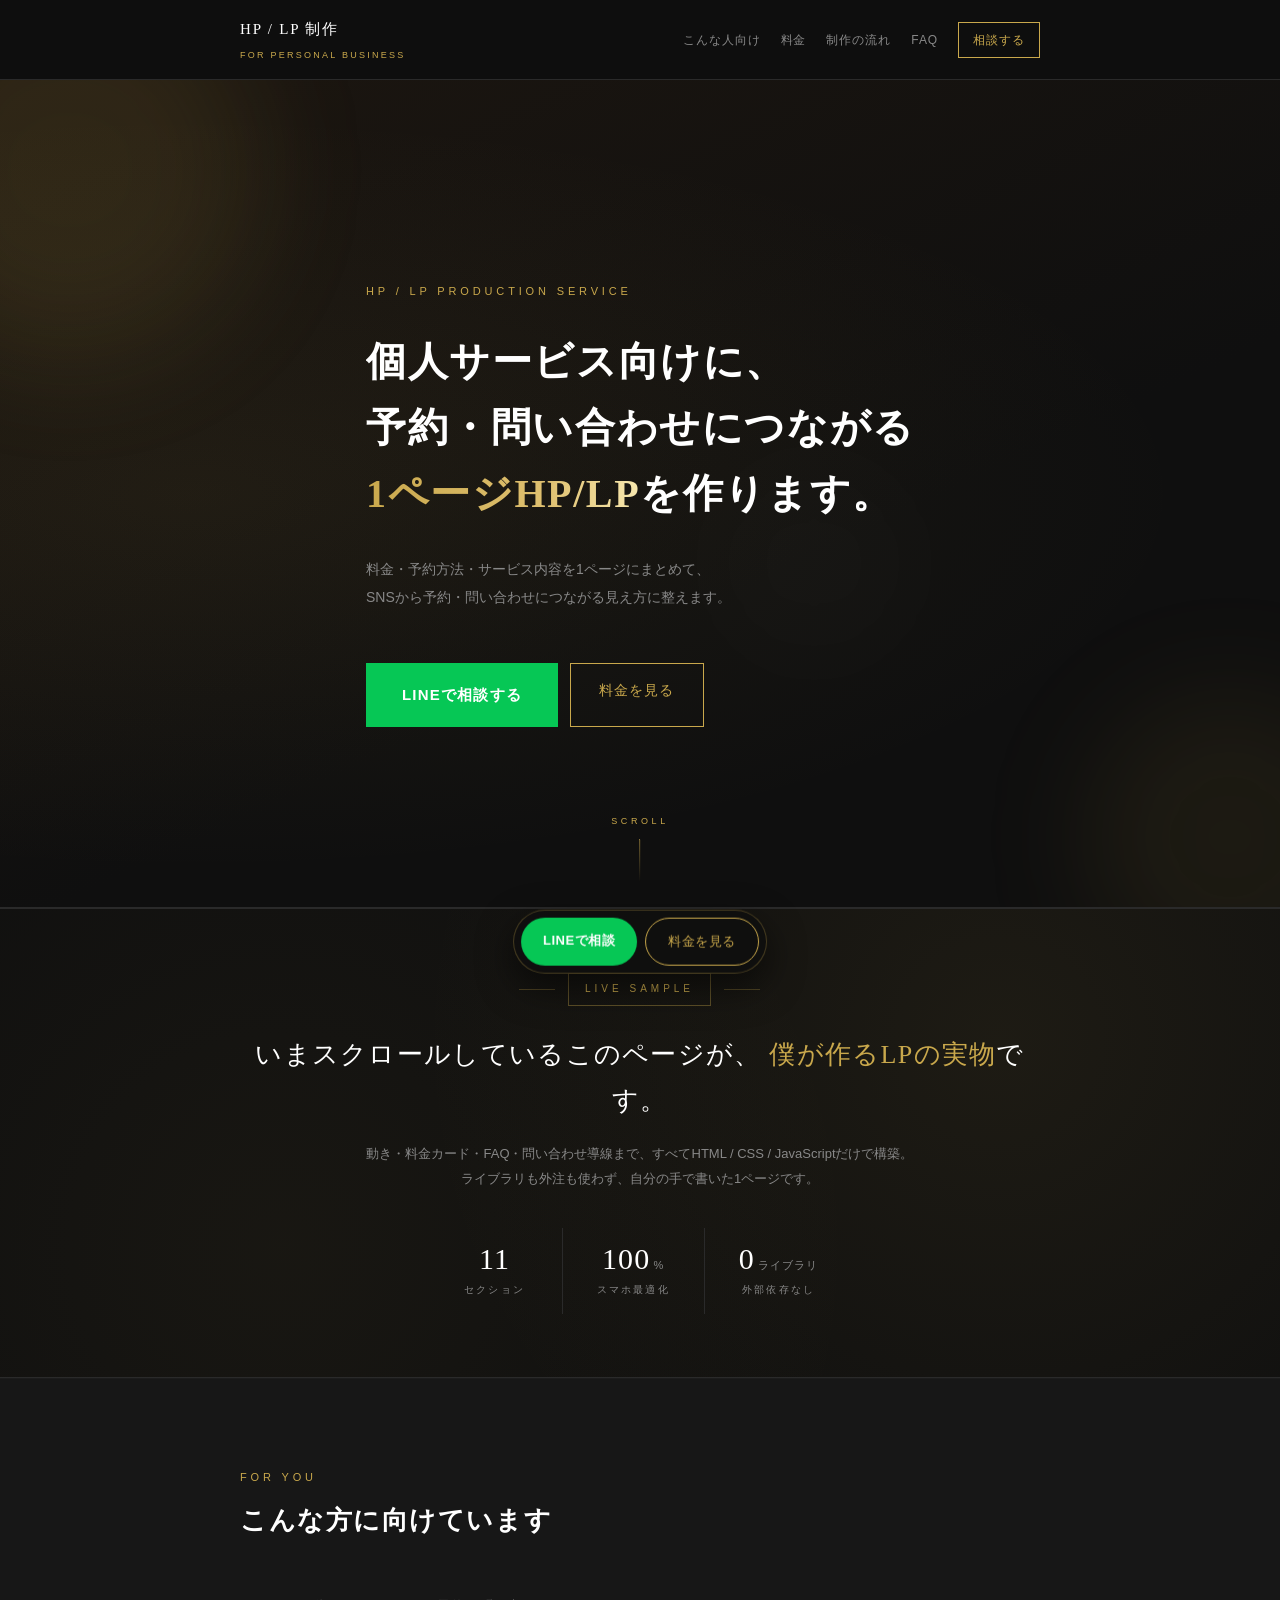
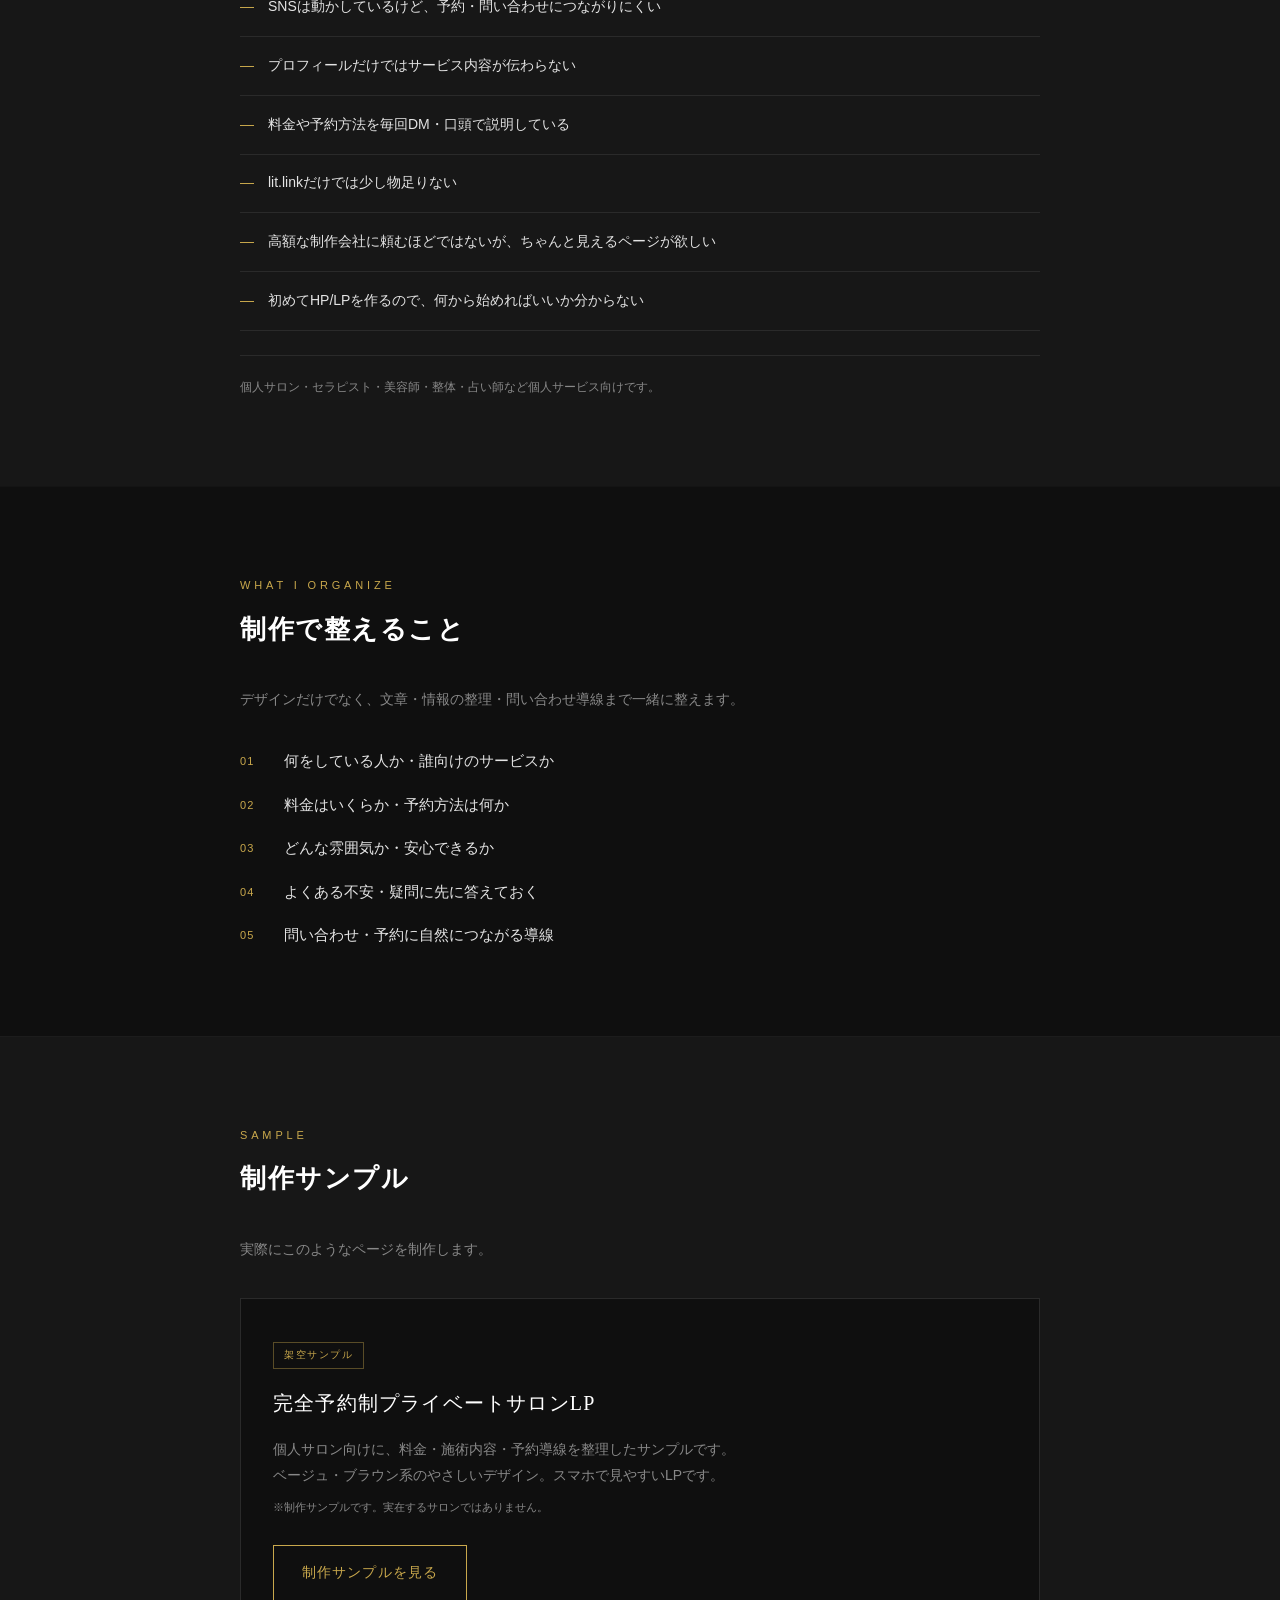
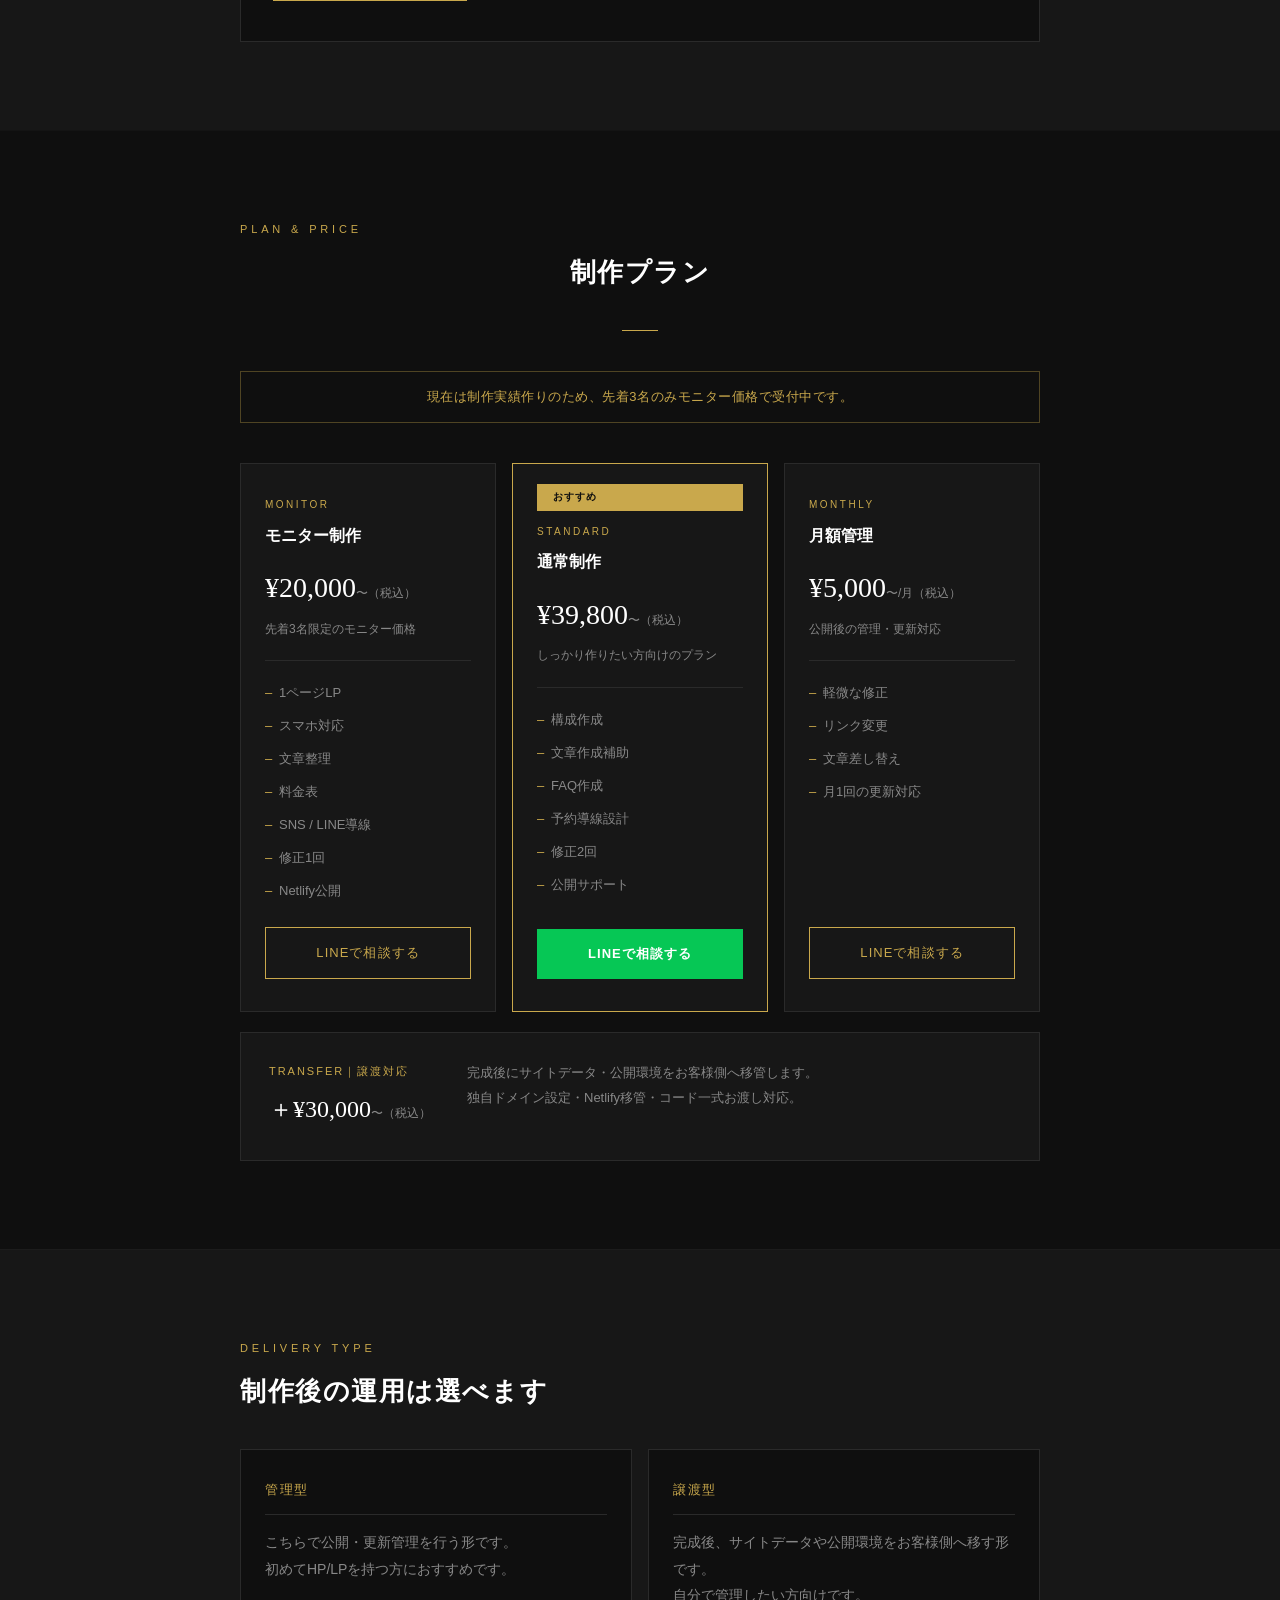
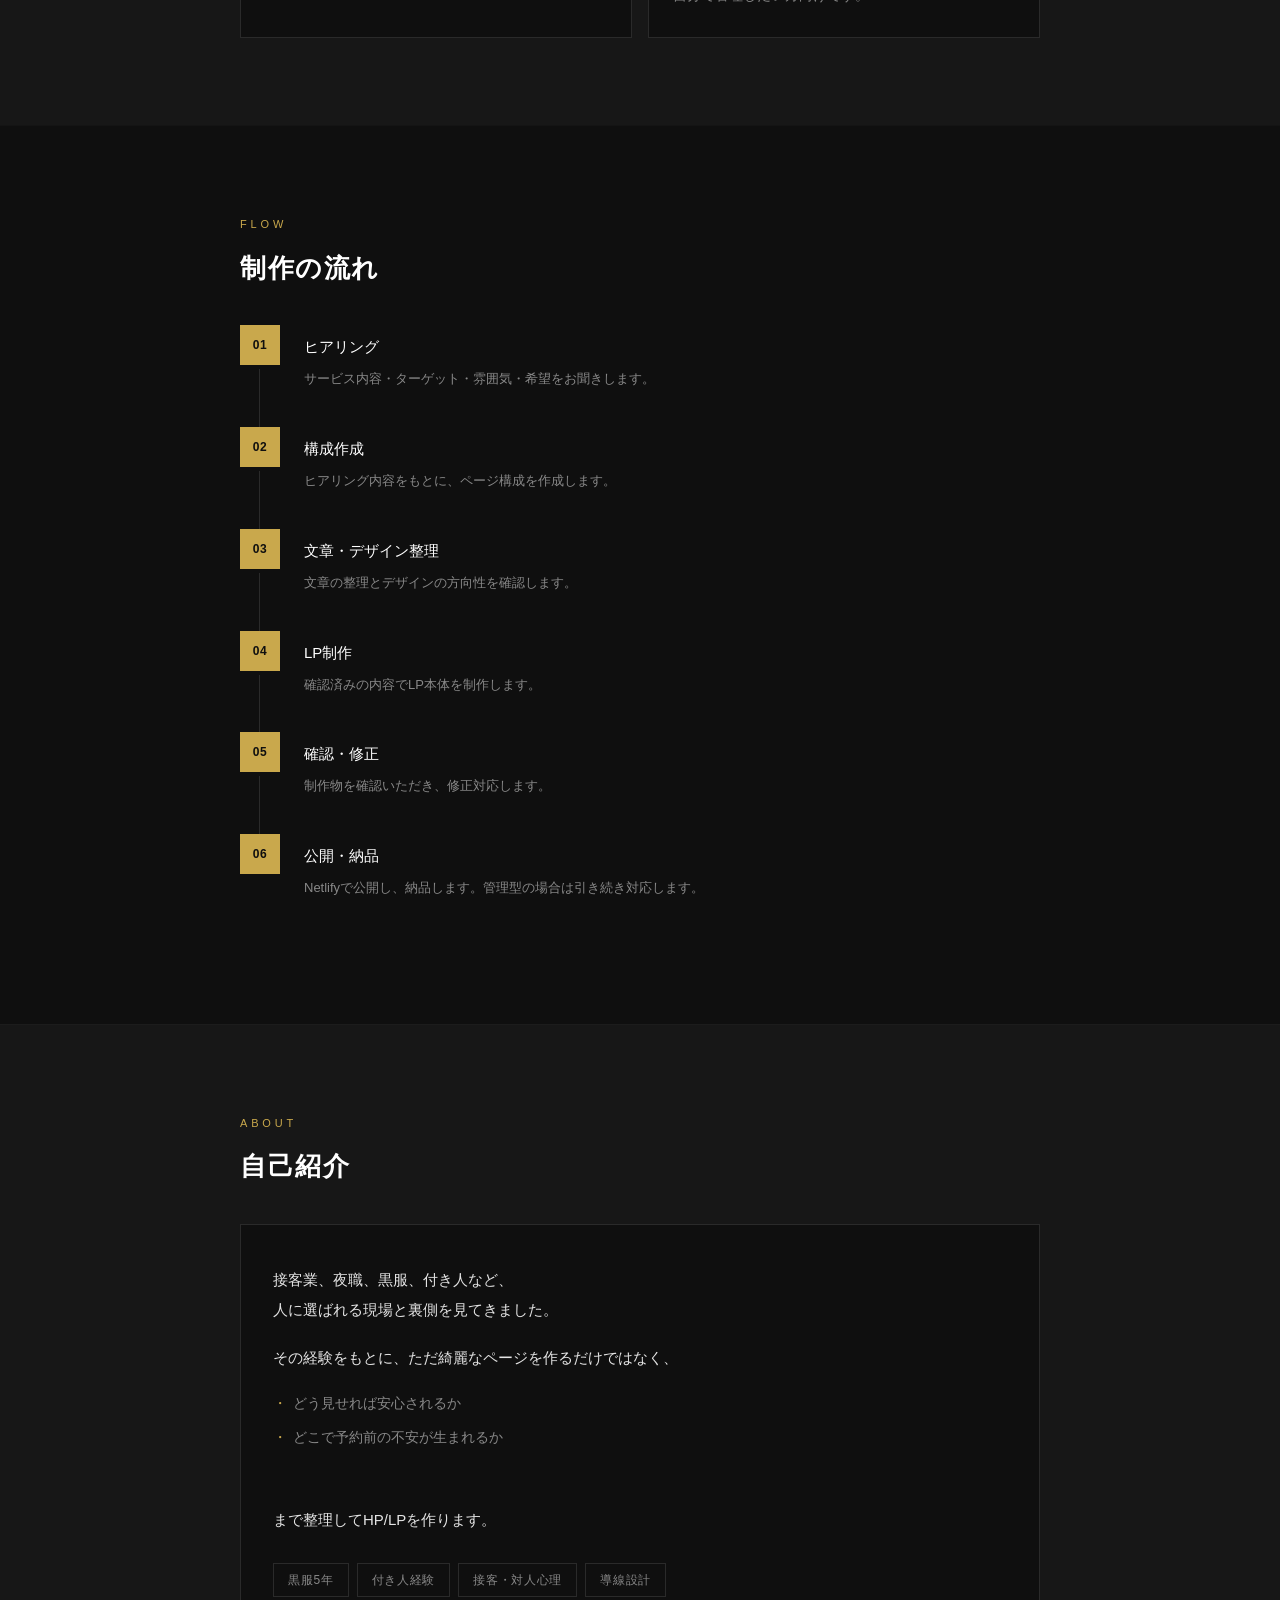
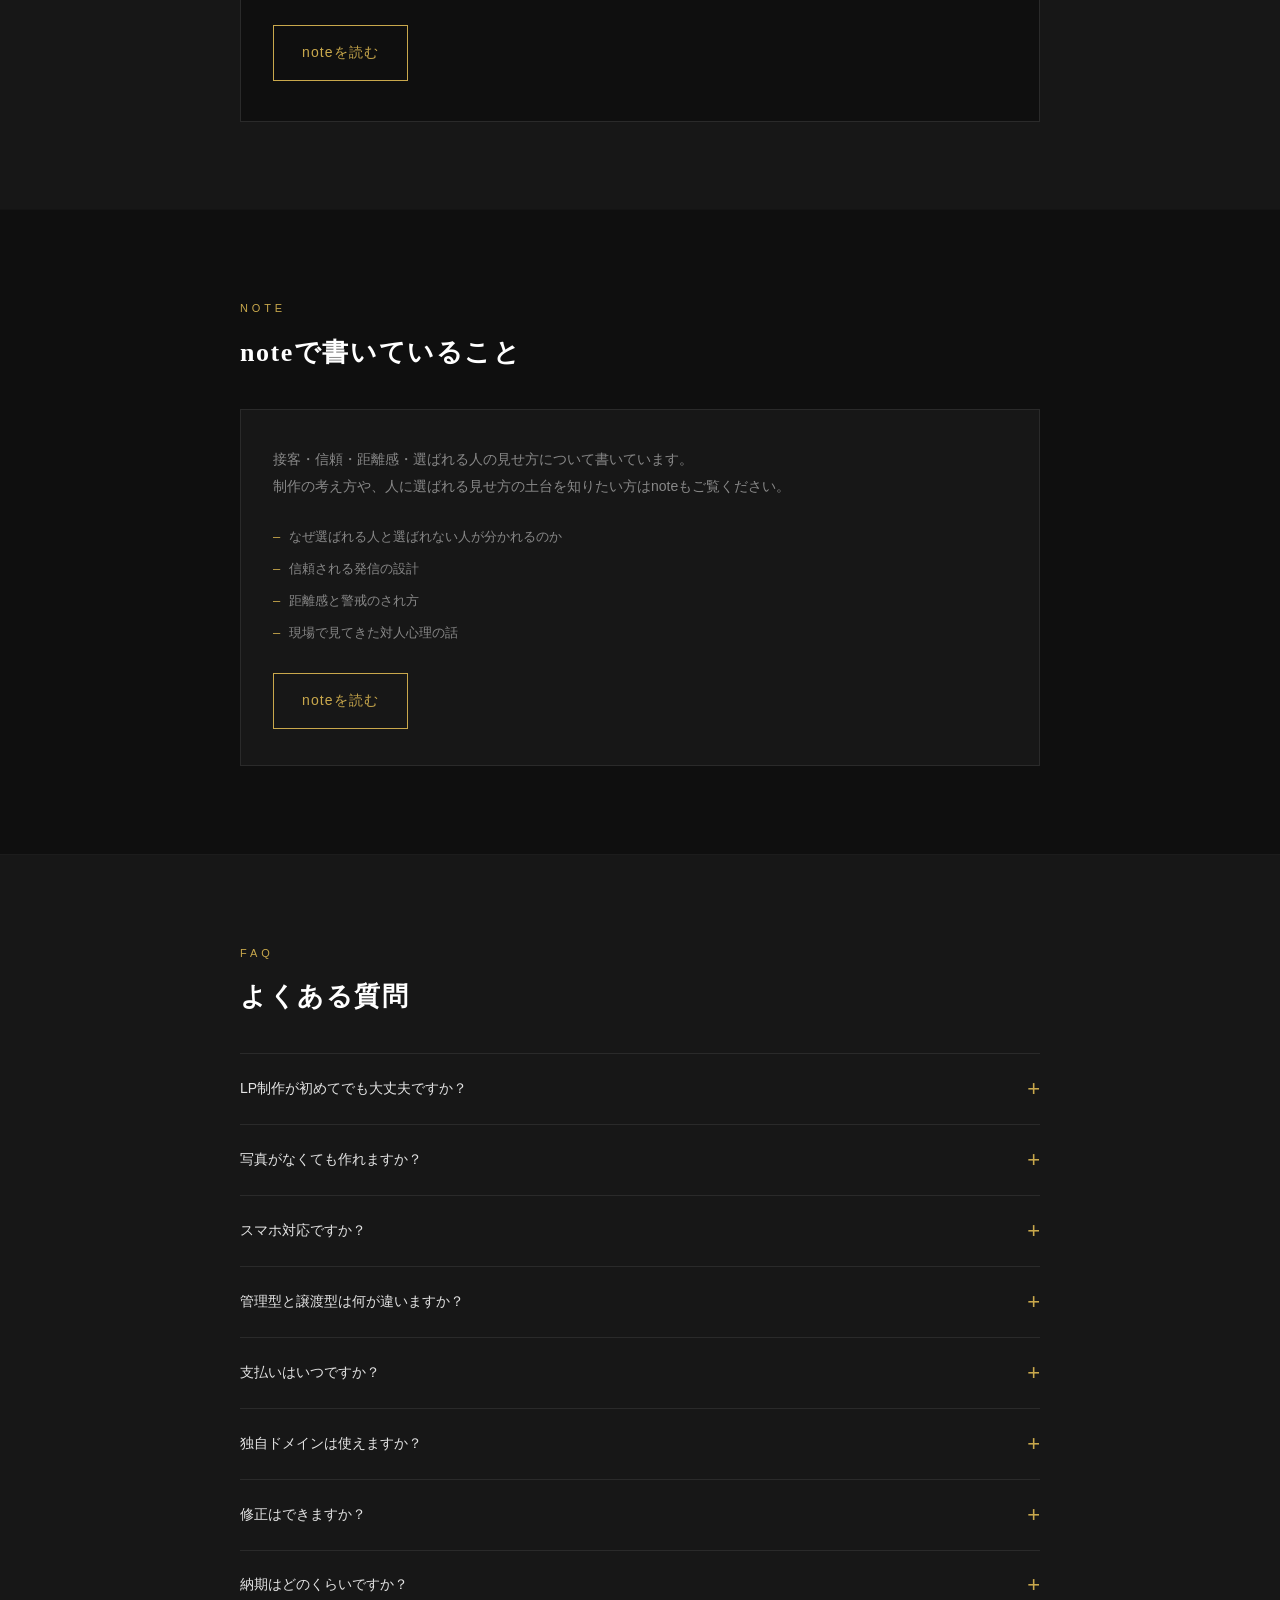
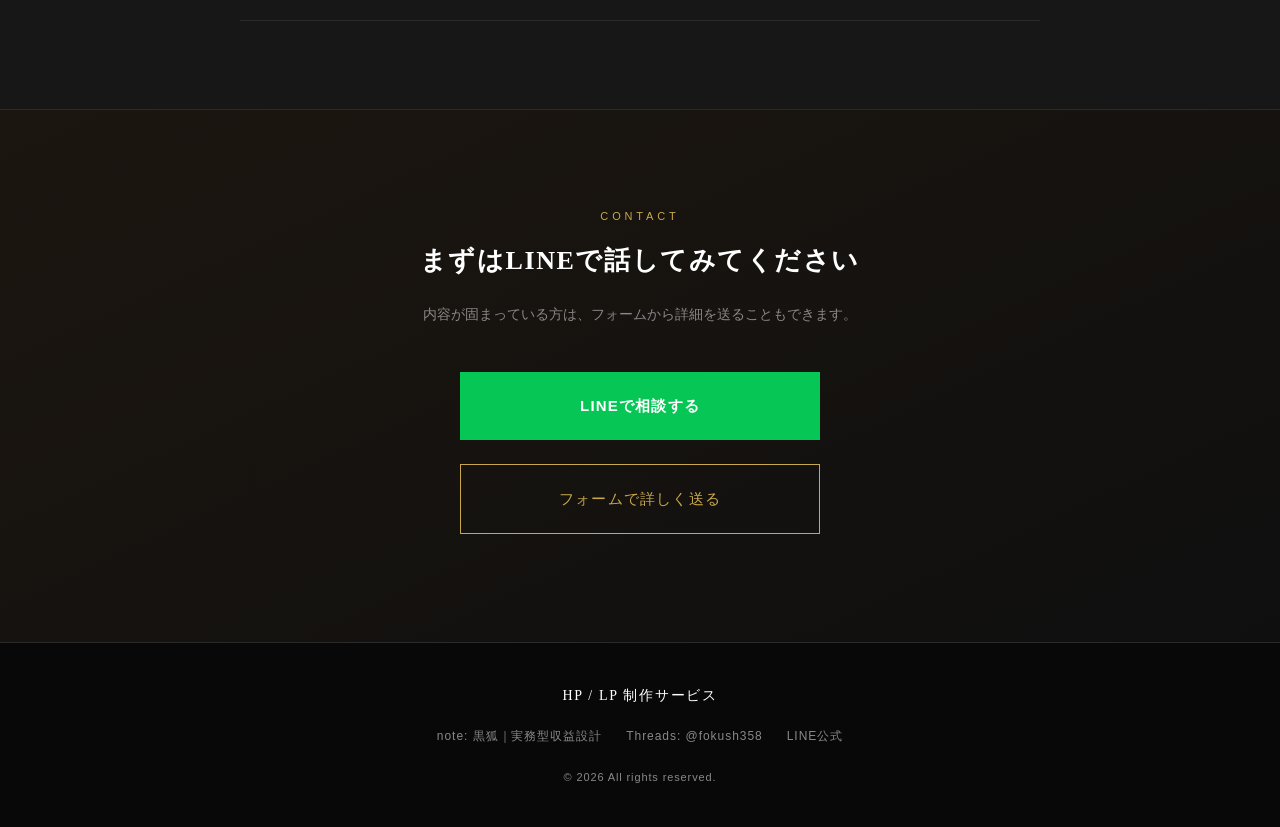
==== commit a9219b98: "LP自体を制作サンプル化：Apple風スクロール演出を全面導入 - ヒーロー：行ごとマスク開け / ゴールド文字シマー / 浮遊オーブ / スクロール指示 - 新セクション #self-sample（" ====
--- a/index.html
+++ b/index.html
@@ -40,12 +40,18 @@
        ファーストビュー
        ============================= -->
   <section id="hero">
+    <!-- ▼ 背景オーブ（ふわっと浮遊する装飾） -->
+    <div class="hero-orbs" aria-hidden="true">
+      <span class="orb orb-1"></span>
+      <span class="orb orb-2"></span>
+      <span class="orb orb-3"></span>
+    </div>
     <div class="hero-inner">
       <span class="hero-label">HP / LP PRODUCTION SERVICE</span>
       <h1 class="hero-title">
-        個人サービス向けに、<br>
-        予約・問い合わせにつながる<br>
-        <em>1ページHP/LP</em>を作ります。
+        <span class="reveal-line"><span>個人サービス向けに、</span></span>
+        <span class="reveal-line"><span>予約・問い合わせにつながる</span></span>
+        <span class="reveal-line"><span><em>1ページHP/LP</em>を作ります。</span></span>
       </h1>
       <p class="hero-sub">
         料金・予約方法・サービス内容を1ページにまとめて、<br>
@@ -55,6 +61,45 @@
       <div class="hero-buttons">
         <a href="https://lin.ee/uL7b9nwP" class="btn btn-line btn-lg" target="_blank" rel="noopener noreferrer">LINEで相談する</a>
         <a href="#pricing" class="btn btn-outline-gold">料金を見る</a>
+      </div>
+    </div>
+    <!-- ▼ スクロール指示 -->
+    <a href="#self-sample" class="scroll-indicator" aria-label="スクロールして続きを見る">
+      <span class="scroll-indicator-text">SCROLL</span>
+      <span class="scroll-indicator-line"></span>
+    </a>
+  </section>
+
+  <!-- =============================
+       自己サンプル告知バンド
+       =============================
+       ▼ このページ自体が制作サンプル、というメッセージ -->
+  <section id="self-sample" class="self-sample-band">
+    <div class="self-sample-inner">
+      <span class="self-sample-tag">LIVE SAMPLE</span>
+      <p class="self-sample-text">
+        いまスクロールしているこのページが、<br class="sp-br">
+        <em>僕が作るLPの実物</em>です。
+      </p>
+      <p class="self-sample-sub">
+        動き・料金カード・FAQ・問い合わせ導線まで、すべてHTML / CSS / JavaScriptだけで構築。<br>
+        ライブラリも外注も使わず、自分の手で書いた1ページです。
+      </p>
+      <div class="self-sample-stats">
+        <div class="stat-item">
+          <div class="stat-num">11</div>
+          <div class="stat-label">セクション</div>
+        </div>
+        <div class="stat-divider"></div>
+        <div class="stat-item">
+          <div class="stat-num">100<span>%</span></div>
+          <div class="stat-label">スマホ最適化</div>
+        </div>
+        <div class="stat-divider"></div>
+        <div class="stat-item">
+          <div class="stat-num">0<span>ライブラリ</span></div>
+          <div class="stat-label">外部依存なし</div>
+        </div>
       </div>
     </div>
   </section>
@@ -453,6 +498,14 @@
     <p class="footer-copy">© 2026 All rights reserved.</p>
   </footer>
 
+  <!-- =============================
+       スティッキーCTA（スクロール中に常時表示）
+       ============================= -->
+  <div class="sticky-cta" aria-hidden="true">
+    <a href="https://lin.ee/uL7b9nwP" class="btn btn-line" target="_blank" rel="noopener noreferrer">LINEで相談</a>
+    <a href="#pricing" class="btn btn-outline-gold">料金を見る</a>
+  </div>
+
   <script src="./script.js"></script>
 </body>
 </html>
--- a/style.css
+++ b/style.css
@@ -859,15 +859,23 @@
 }
 
 .faq-answer {
-  display: none;
+  max-height: 0;
+  overflow: hidden;
+  opacity: 0;
   font-size: 13px;
   color: var(--color-text-muted);
   line-height: 1.95;
+  padding: 0;
+  transition:
+    max-height 0.55s cubic-bezier(0.22, 1, 0.36, 1),
+    opacity 0.35s ease,
+    padding 0.35s ease;
+}
+
+.faq-item.open .faq-answer {
+  max-height: 800px;
+  opacity: 1;
   padding: 0 0 22px;
-}
-
-.faq-item.open .faq-answer {
-  display: block;
 }
 
 /* =============================================
@@ -1034,3 +1042,454 @@
     padding: 28px 18px;
   }
 }
+
+/* =============================================
+   ▼▼▼ Apple風アニメーション（このページ自体が制作物）
+   =============================================
+   下の演出はすべてHTML/CSS/JSのみで実装。
+   外部ライブラリ不使用。reduced-motion対応済み。
+   ============================================= */
+
+/* --- 基本のスクロールリビール --- */
+.reveal {
+  opacity: 0;
+  transform: translateY(28px);
+  transition:
+    opacity 0.9s cubic-bezier(0.22, 1, 0.36, 1),
+    transform 0.9s cubic-bezier(0.22, 1, 0.36, 1);
+  will-change: opacity, transform;
+}
+.reveal.in {
+  opacity: 1;
+  transform: translateY(0);
+}
+
+/* --- ヒーロー：行ごとマスク開け --- */
+.hero-title .reveal-line {
+  display: block;
+  overflow: hidden;
+  padding-bottom: 0.12em;
+  margin-bottom: -0.12em;
+}
+.hero-title .reveal-line > span {
+  display: inline-block;
+  transform: translateY(110%);
+  transition: transform 1.1s cubic-bezier(0.22, 1, 0.36, 1);
+  transition-delay: inherit;
+}
+.hero-title .reveal-line.in > span {
+  transform: translateY(0);
+}
+/* reveal-line自体のフェードは無効化（マスク演出のため） */
+.hero-title .reveal-line.reveal {
+  opacity: 1;
+  transform: none;
+}
+
+/* --- ヒーロー：ゴールド文字シマー --- */
+.hero-title em {
+  background: linear-gradient(
+    90deg,
+    var(--color-gold) 0%,
+    var(--color-gold-light) 30%,
+    #fff4c2 50%,
+    var(--color-gold-light) 70%,
+    var(--color-gold) 100%
+  );
+  background-size: 220% 100%;
+  -webkit-background-clip: text;
+          background-clip: text;
+  color: transparent;
+  -webkit-text-fill-color: transparent;
+  animation: heroShimmer 7s linear infinite;
+}
+@keyframes heroShimmer {
+  0%   { background-position: 220% 0; }
+  100% { background-position: -220% 0; }
+}
+
+/* --- ヒーロー：背景オーブ --- */
+.hero-orbs {
+  position: absolute;
+  inset: 0;
+  pointer-events: none;
+  overflow: hidden;
+  z-index: 0;
+}
+.orb {
+  position: absolute;
+  border-radius: 50%;
+  filter: blur(60px);
+  opacity: 0.55;
+  will-change: transform;
+}
+.orb-1 {
+  width: 380px; height: 380px;
+  background: rgba(201, 168, 76, 0.22);
+  top: -100px; left: -120px;
+  animation: orbFloat1 18s ease-in-out infinite;
+}
+.orb-2 {
+  width: 300px; height: 300px;
+  background: rgba(201, 168, 76, 0.14);
+  bottom: -80px; right: -100px;
+  animation: orbFloat2 22s ease-in-out infinite;
+}
+.orb-3 {
+  width: 220px; height: 220px;
+  background: rgba(255, 255, 255, 0.04);
+  top: 45%; left: 55%;
+  animation: orbFloat3 26s ease-in-out infinite;
+}
+@keyframes orbFloat1 {
+  0%, 100% { transform: translate(0, 0) scale(1); }
+  50%      { transform: translate(60px, 40px) scale(1.05); }
+}
+@keyframes orbFloat2 {
+  0%, 100% { transform: translate(0, 0) scale(1); }
+  50%      { transform: translate(-50px, -60px) scale(1.08); }
+}
+@keyframes orbFloat3 {
+  0%, 100% { transform: translate(-50%, -50%) scale(1); }
+  50%      { transform: translate(-30%, -70%) scale(0.95); }
+}
+.hero-inner {
+  z-index: 1;
+}
+
+/* --- スクロールインジケータ --- */
+.scroll-indicator {
+  position: absolute;
+  bottom: 26px;
+  left: 50%;
+  transform: translateX(-50%);
+  display: flex;
+  flex-direction: column;
+  align-items: center;
+  gap: 10px;
+  text-decoration: none;
+  z-index: 2;
+  opacity: 0;
+  animation: scrollFadeIn 1.4s ease 1.6s forwards;
+}
+.scroll-indicator-text {
+  font-size: 9px;
+  letter-spacing: 0.4em;
+  color: var(--color-gold);
+}
+.scroll-indicator-line {
+  width: 1px;
+  height: 42px;
+  background: linear-gradient(to bottom, rgba(201,168,76,0.6), transparent);
+  position: relative;
+  overflow: hidden;
+}
+.scroll-indicator-line::after {
+  content: '';
+  position: absolute;
+  top: -42px;
+  left: 0;
+  width: 100%;
+  height: 42px;
+  background: linear-gradient(to bottom, transparent, var(--color-gold));
+  animation: scrollDot 2.2s ease-in-out infinite;
+}
+@keyframes scrollDot {
+  0%   { transform: translateY(0); }
+  100% { transform: translateY(84px); }
+}
+@keyframes scrollFadeIn {
+  to { opacity: 1; }
+}
+
+/* --- 自己サンプル告知バンド --- */
+.self-sample-band {
+  background: var(--color-bg);
+  padding: 64px 20px;
+  border-top: 1px solid var(--color-border);
+  border-bottom: 1px solid var(--color-border);
+  position: relative;
+  overflow: hidden;
+}
+.self-sample-band::before {
+  content: '';
+  position: absolute;
+  inset: 0;
+  background:
+    radial-gradient(circle at 78% 28%, rgba(201,168,76,0.08), transparent 55%),
+    radial-gradient(circle at 22% 72%, rgba(201,168,76,0.05), transparent 55%);
+  pointer-events: none;
+}
+.self-sample-inner {
+  max-width: var(--inner-width);
+  margin: 0 auto;
+  text-align: center;
+  position: relative;
+}
+.self-sample-tag {
+  display: inline-block;
+  font-size: 10px;
+  letter-spacing: 0.4em;
+  color: var(--color-gold);
+  padding: 6px 16px;
+  border: 1px solid rgba(201, 168, 76, 0.4);
+  margin-bottom: 26px;
+  text-transform: uppercase;
+  position: relative;
+}
+.self-sample-tag::before,
+.self-sample-tag::after {
+  content: '';
+  position: absolute;
+  top: 50%;
+  width: 36px;
+  height: 1px;
+  background: rgba(201, 168, 76, 0.3);
+}
+.self-sample-tag::before { right: 100%; margin-right: 14px; }
+.self-sample-tag::after  { left: 100%;  margin-left: 14px;  }
+.self-sample-text {
+  font-family: var(--font-serif);
+  font-size: clamp(18px, 4.2vw, 26px);
+  color: var(--color-white);
+  line-height: 1.75;
+  margin-bottom: 18px;
+  letter-spacing: 0.05em;
+}
+.self-sample-text em {
+  color: var(--color-gold);
+  font-style: normal;
+  font-weight: normal;
+}
+.self-sample-sub {
+  font-size: 13px;
+  color: var(--color-text-muted);
+  line-height: 1.95;
+  margin-bottom: 36px;
+}
+.self-sample-stats {
+  display: flex;
+  justify-content: center;
+  align-items: stretch;
+  gap: 12px;
+  flex-wrap: wrap;
+  margin-top: 12px;
+}
+.stat-item {
+  padding: 14px 22px;
+  min-width: 110px;
+}
+.stat-num {
+  font-family: var(--font-serif);
+  font-size: 30px;
+  color: var(--color-white);
+  letter-spacing: 0.04em;
+  line-height: 1.1;
+  margin-bottom: 6px;
+}
+.stat-num span {
+  font-family: var(--font-sans);
+  font-size: 11px;
+  color: var(--color-text-muted);
+  letter-spacing: 0.1em;
+  margin-left: 3px;
+}
+.stat-label {
+  font-size: 10px;
+  letter-spacing: 0.22em;
+  color: var(--color-text-muted);
+  text-transform: uppercase;
+}
+.stat-divider {
+  width: 1px;
+  background: var(--color-border);
+  align-self: stretch;
+}
+.sp-br { display: none; }
+@media (max-width: 480px) {
+  .sp-br { display: inline; }
+  .self-sample-band { padding: 44px 18px; }
+  .self-sample-stats { gap: 0; }
+  .stat-item { padding: 10px 14px; min-width: 90px; }
+  .stat-num { font-size: 24px; }
+  .stat-num span { font-size: 10px; }
+  .stat-label { font-size: 9px; letter-spacing: 0.18em; }
+}
+
+/* --- カードホバーリフト --- */
+.plan-card,
+.delivery-card,
+.sample-card,
+.transfer-box {
+  transition:
+    transform 0.5s cubic-bezier(0.22, 1, 0.36, 1),
+    box-shadow 0.5s ease,
+    border-color 0.35s ease;
+}
+@media (hover: hover) {
+  .plan-card:hover,
+  .delivery-card:hover,
+  .sample-card:hover,
+  .transfer-box:hover {
+    transform: translateY(-6px);
+    box-shadow:
+      0 24px 48px rgba(0, 0, 0, 0.45),
+      0 0 0 1px rgba(201, 168, 76, 0.25);
+    border-color: rgba(201, 168, 76, 0.4);
+  }
+  .plan-card.featured:hover {
+    box-shadow:
+      0 28px 64px rgba(201, 168, 76, 0.2),
+      0 0 0 1px var(--color-gold);
+  }
+}
+
+/* --- featuredプランの光沢スイープ --- */
+.plan-card.featured {
+  overflow: hidden;
+  position: relative;
+}
+.plan-card.featured > * {
+  position: relative;
+  z-index: 1;
+}
+.plan-card.featured::after {
+  content: '';
+  position: absolute;
+  top: 0;
+  left: -80%;
+  width: 60%;
+  height: 100%;
+  background: linear-gradient(
+    100deg,
+    transparent 0%,
+    rgba(255, 255, 255, 0) 30%,
+    rgba(201, 168, 76, 0.18) 50%,
+    rgba(255, 255, 255, 0) 70%,
+    transparent 100%
+  );
+  animation: shineSweep 6s ease-in-out infinite;
+  pointer-events: none;
+  z-index: 0;
+}
+@keyframes shineSweep {
+  0%, 60% { transform: translateX(0); opacity: 0; }
+  70%     { opacity: 1; }
+  100%    { transform: translateX(380%); opacity: 0; }
+}
+
+/* --- ヘッダー：スクロール時の収縮 --- */
+header {
+  transition: padding 0.35s ease, background 0.35s ease;
+}
+header.scrolled {
+  padding: 10px 20px;
+  background: rgba(15, 15, 15, 0.78);
+}
+
+/* --- スティッキーCTAバー（スクロール中に常時表示） --- */
+.sticky-cta {
+  position: fixed;
+  bottom: 16px;
+  left: 50%;
+  transform: translate(-50%, 140%);
+  display: flex;
+  gap: 8px;
+  z-index: 99;
+  padding: 7px;
+  background: rgba(15, 15, 15, 0.9);
+  backdrop-filter: blur(14px);
+  -webkit-backdrop-filter: blur(14px);
+  border: 1px solid rgba(201, 168, 76, 0.3);
+  border-radius: 999px;
+  box-shadow: 0 14px 36px rgba(0, 0, 0, 0.55);
+  transition: transform 0.55s cubic-bezier(0.22, 1, 0.36, 1);
+  max-width: calc(100% - 24px);
+  pointer-events: none;
+}
+.sticky-cta.show {
+  transform: translate(-50%, 0);
+  pointer-events: auto;
+}
+.sticky-cta a {
+  font-size: 13px;
+  padding: 11px 22px;
+  letter-spacing: 0.04em;
+  border-radius: 999px;
+  white-space: nowrap;
+}
+@media (max-width: 480px) {
+  .sticky-cta a { font-size: 12px; padding: 10px 16px; }
+}
+
+/* --- フロー：ステップ番号のホバー強調 --- */
+.flow-step {
+  transition: transform 0.4s cubic-bezier(0.22, 1, 0.36, 1),
+              box-shadow 0.4s ease;
+}
+@media (hover: hover) {
+  .flow-item:hover .flow-step {
+    transform: scale(1.08) rotate(-3deg);
+    box-shadow: 0 8px 20px rgba(201, 168, 76, 0.35);
+  }
+}
+
+/* --- タグ：軽くフロート --- */
+.tag {
+  transition: border-color 0.3s ease, color 0.3s ease, transform 0.3s ease;
+}
+@media (hover: hover) {
+  .tag:hover {
+    border-color: var(--color-gold);
+    color: var(--color-gold);
+    transform: translateY(-2px);
+  }
+}
+
+/* --- ボタン：押し込み + 微シャドウ --- */
+.btn {
+  transform: translateZ(0);
+  transition:
+    background 0.22s ease,
+    color 0.22s ease,
+    transform 0.22s ease,
+    box-shadow 0.3s ease;
+}
+@media (hover: hover) {
+  .btn-line:hover,
+  .btn-gold:hover {
+    transform: translateY(-2px);
+    box-shadow: 0 12px 28px rgba(0, 0, 0, 0.4);
+  }
+  .btn-outline-gold:hover {
+    transform: translateY(-1px);
+  }
+}
+.btn:active {
+  transform: translateY(0) scale(0.98);
+}
+
+/* --- セクションの上下に微妙な区切り --- */
+section + section {
+  border-top: 1px solid rgba(255, 255, 255, 0.02);
+}
+
+/* --- reduced-motion 対応（演出を全部止める） --- */
+@media (prefers-reduced-motion: reduce) {
+  *, *::before, *::after {
+    animation-duration: 0.001ms !important;
+    animation-iteration-count: 1 !important;
+    transition-duration: 0.001ms !important;
+    scroll-behavior: auto !important;
+  }
+  .reveal { opacity: 1 !important; transform: none !important; }
+  .hero-title .reveal-line > span { transform: none !important; }
+  .orb { display: none; }
+  .scroll-indicator { animation: none; opacity: 1; }
+  .hero-title em {
+    color: var(--color-gold);
+    -webkit-text-fill-color: var(--color-gold);
+    background: none;
+    animation: none;
+  }
+}
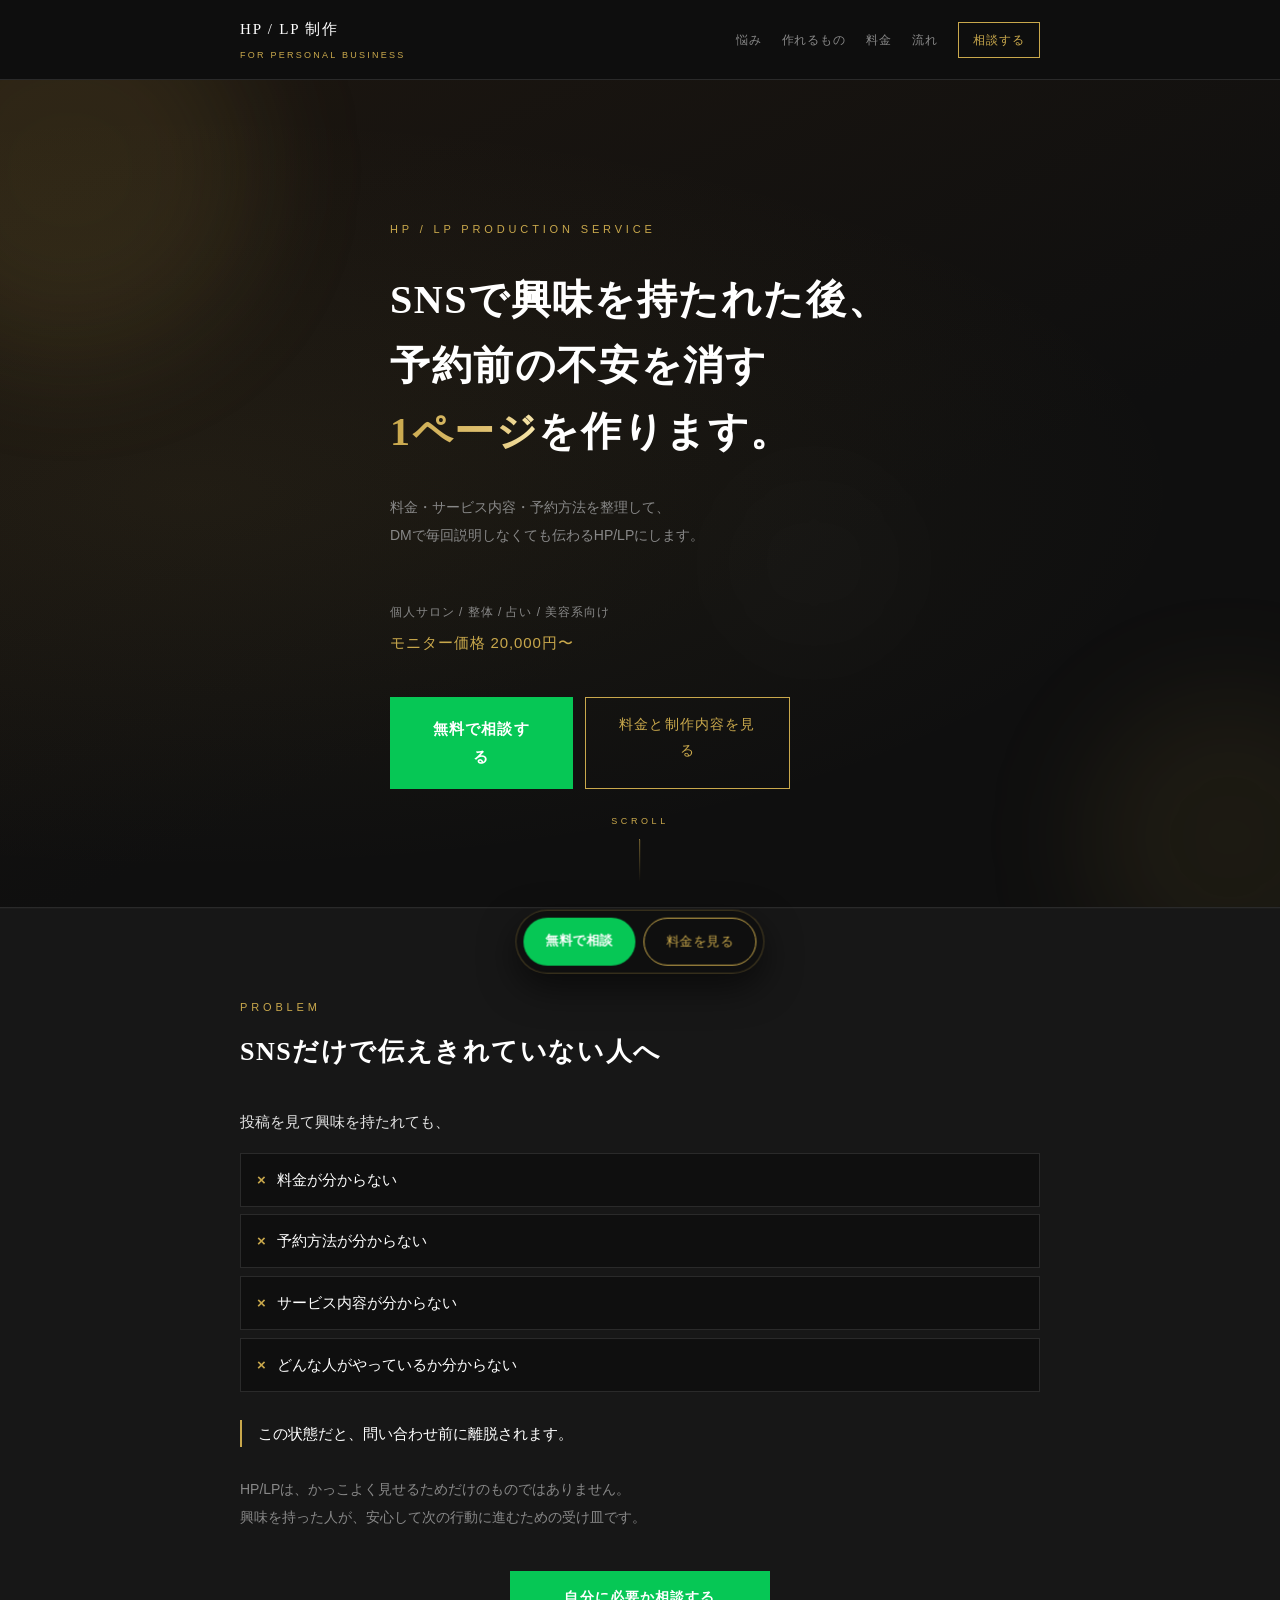
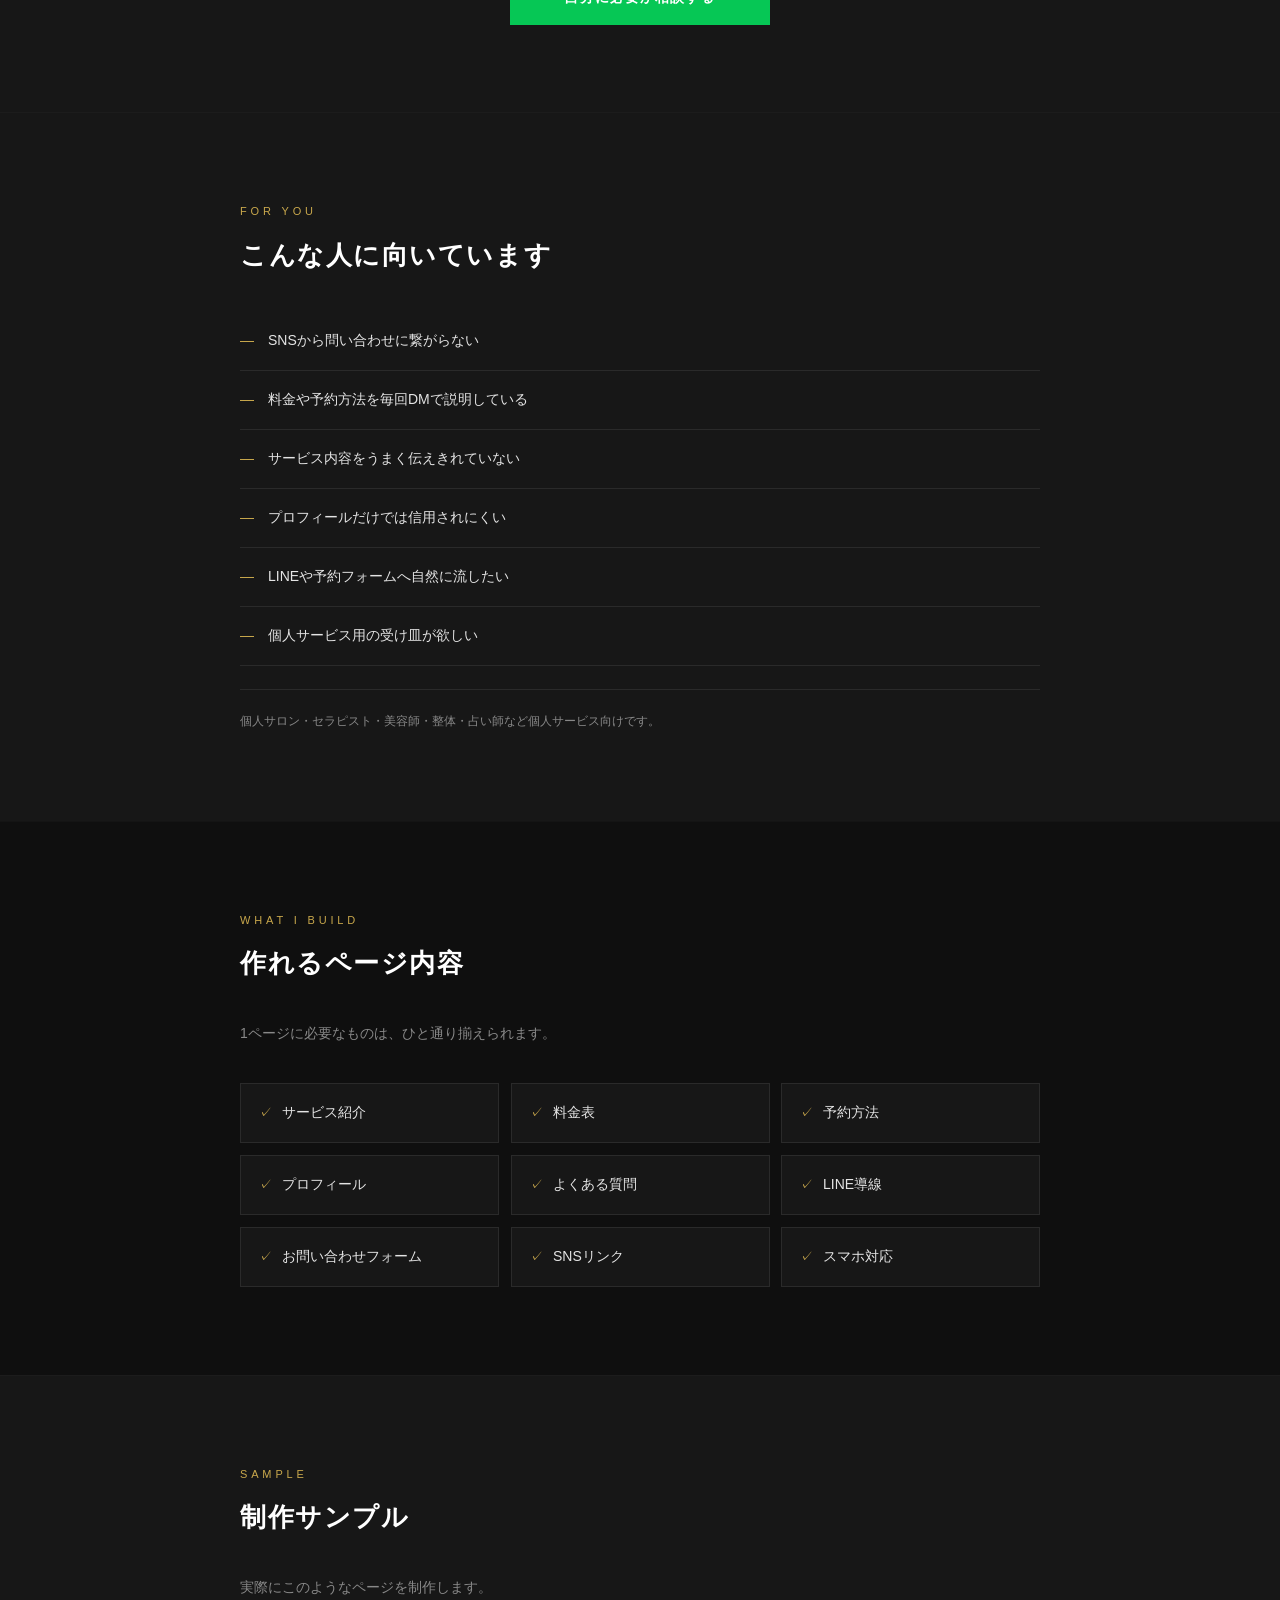
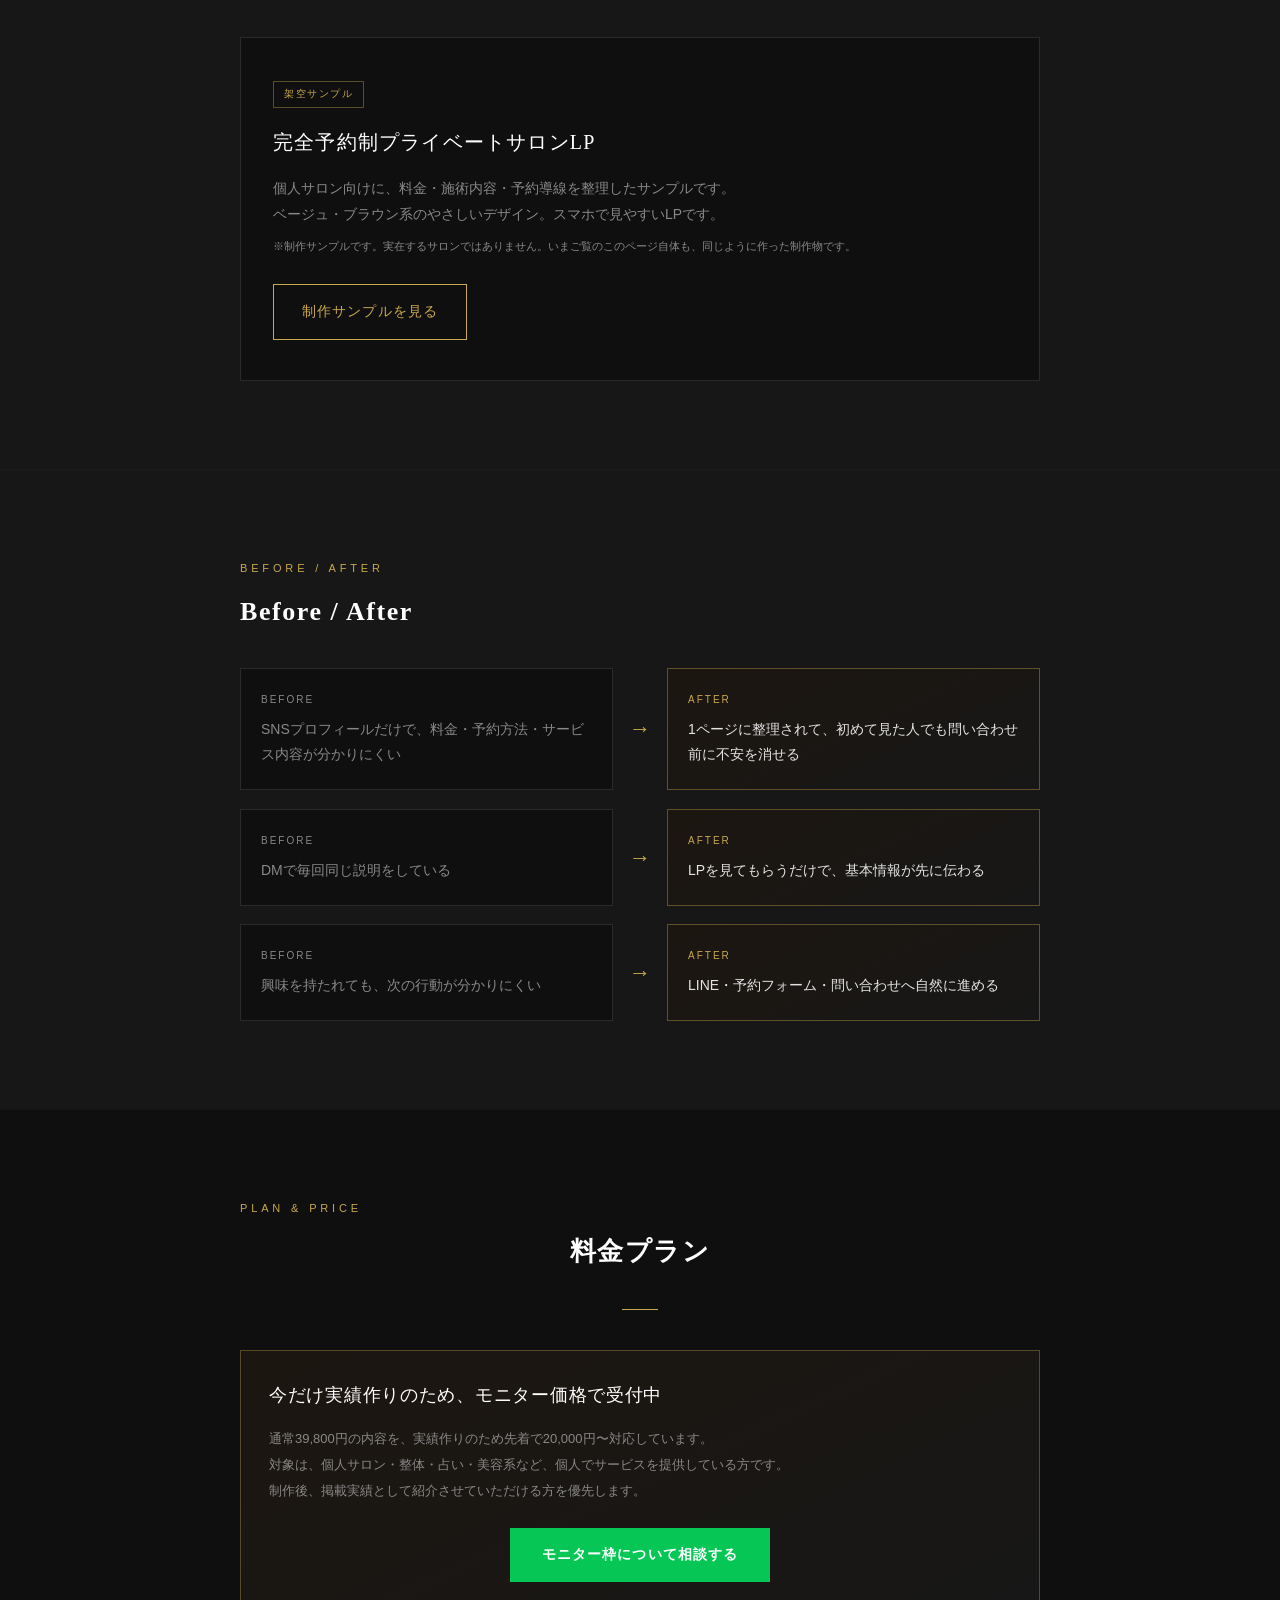
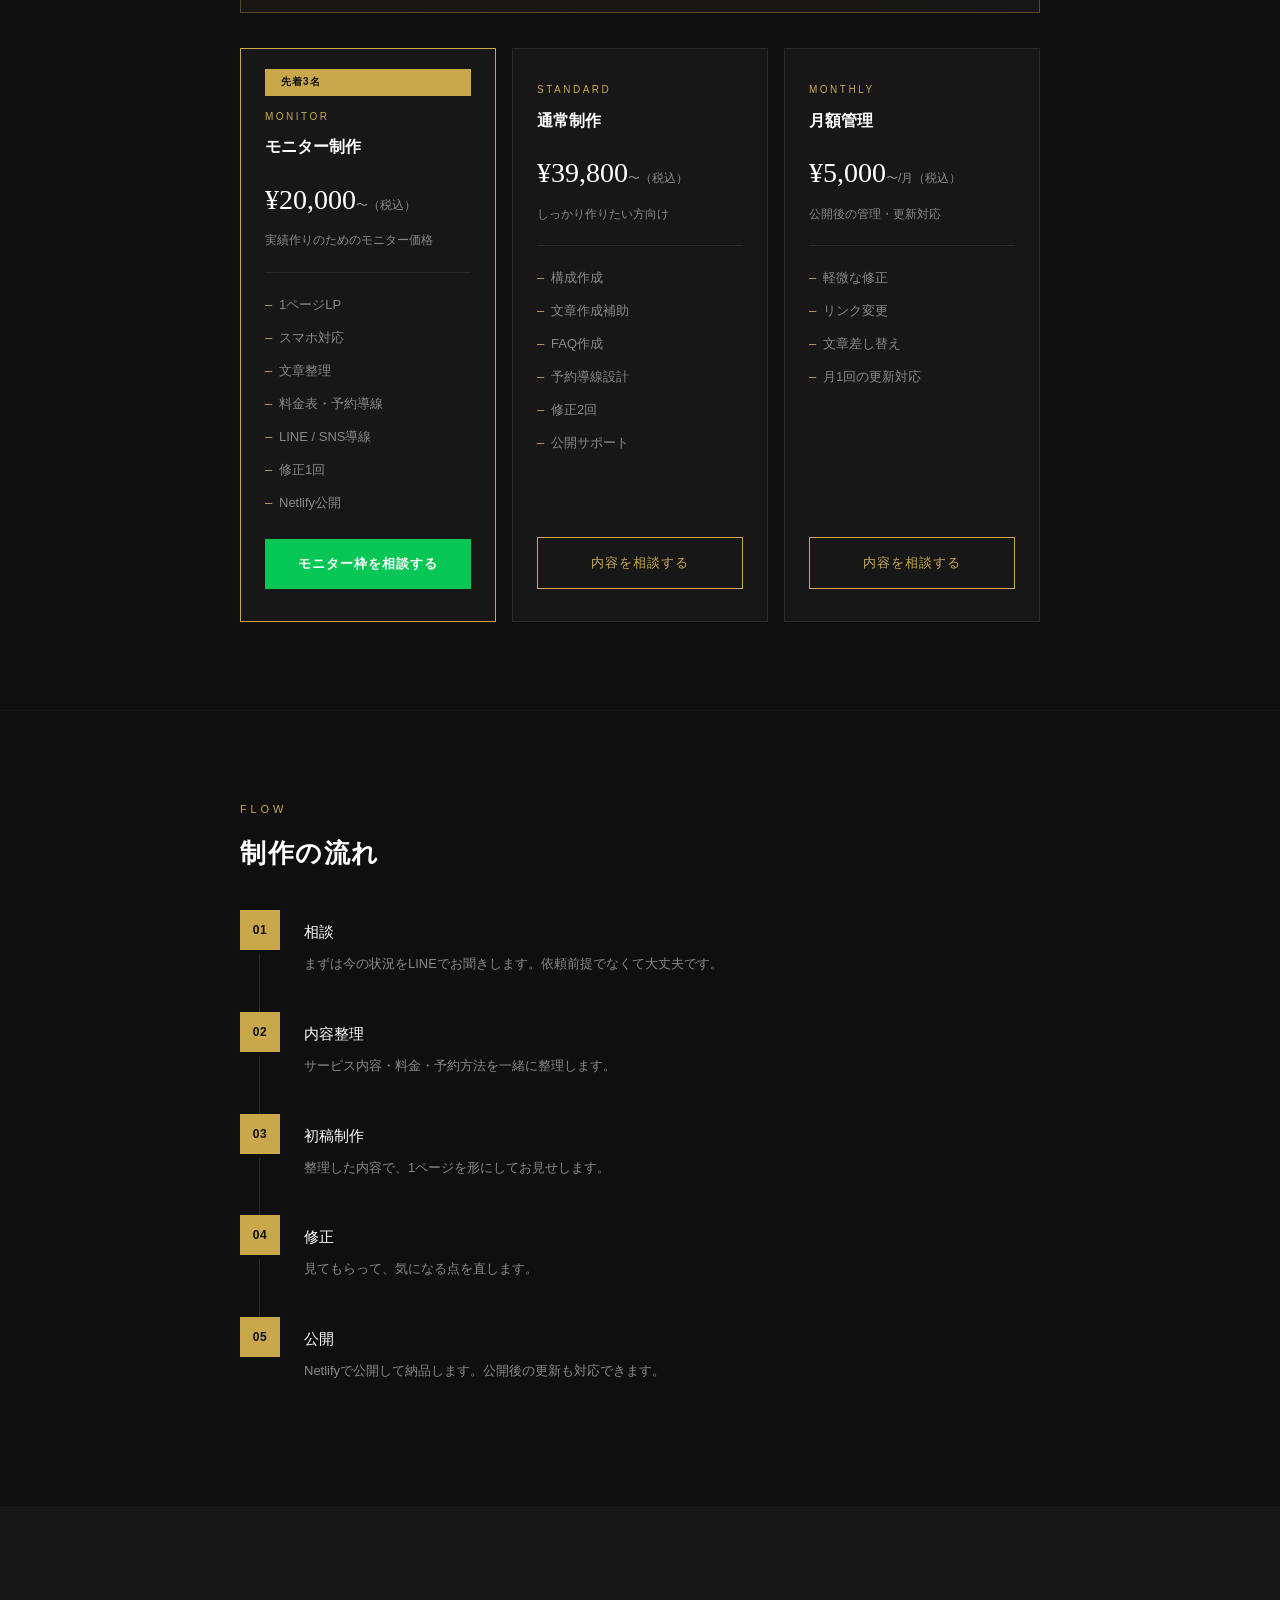
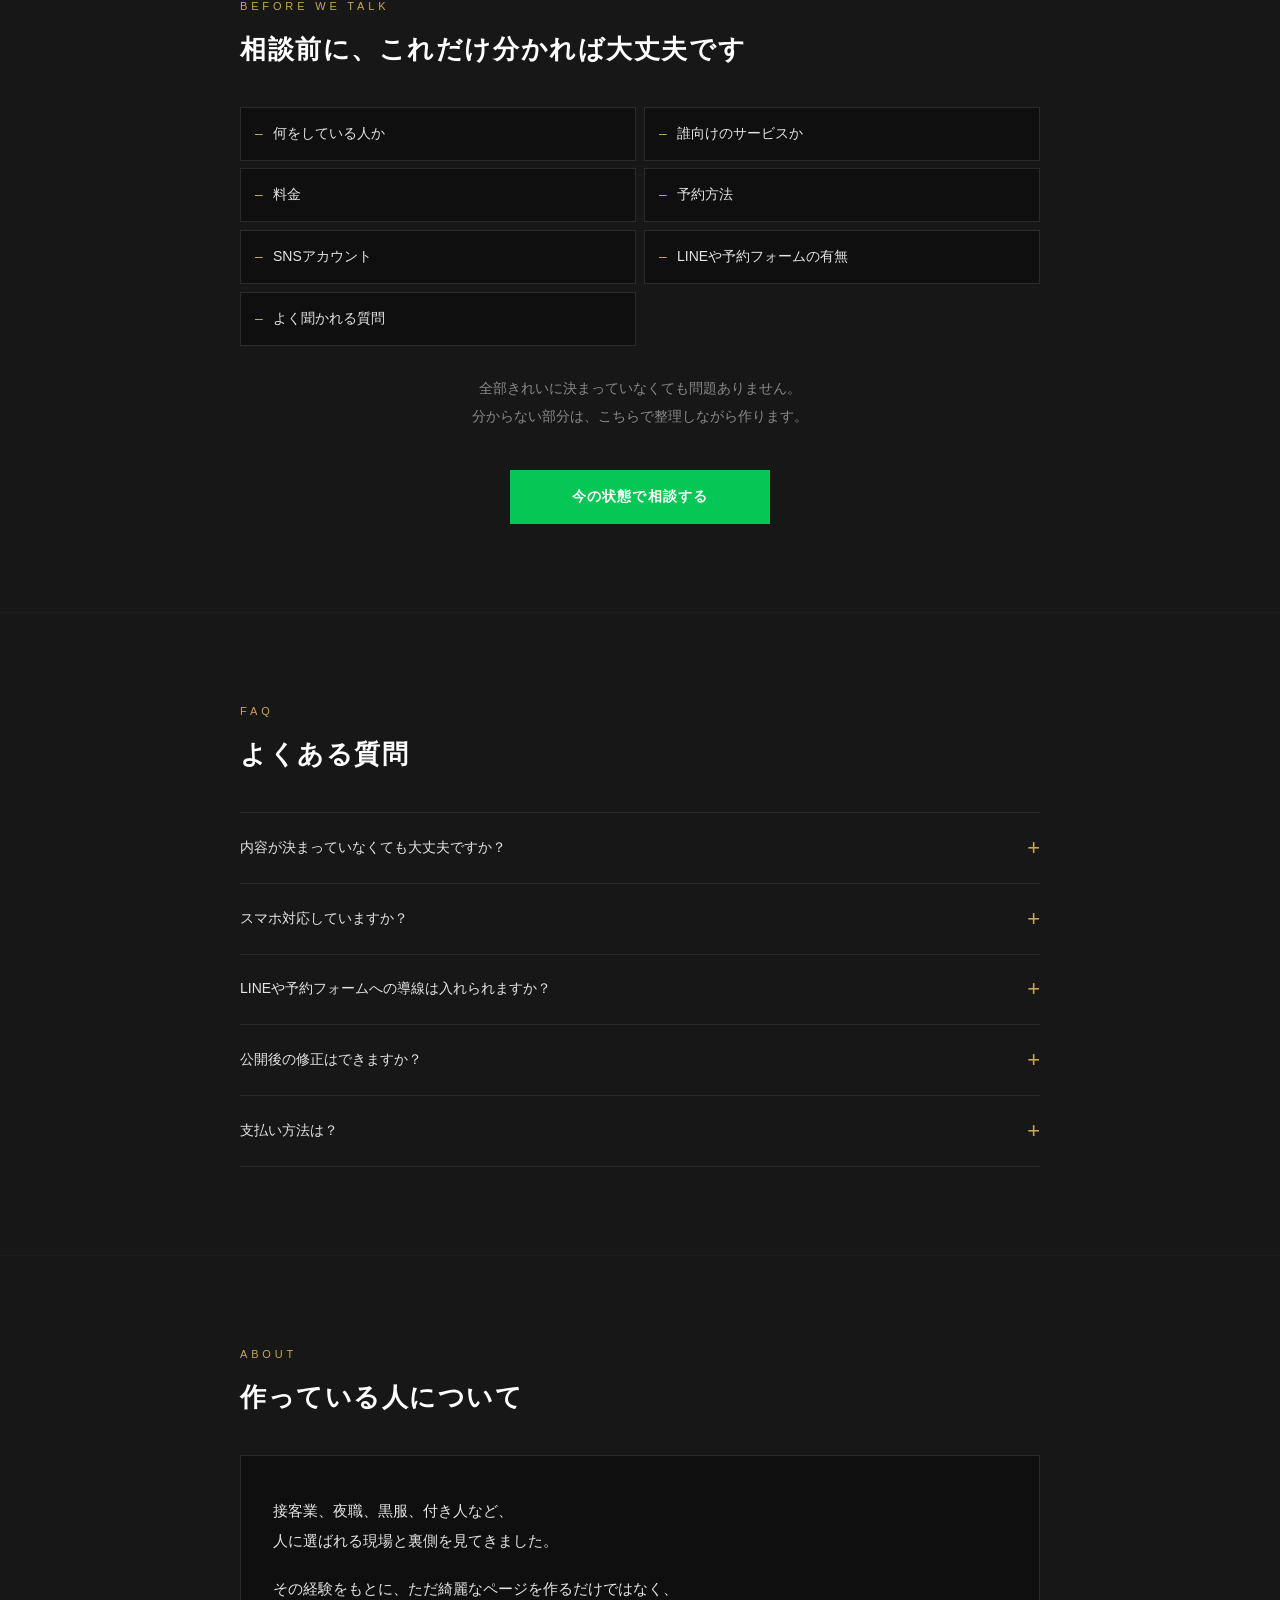
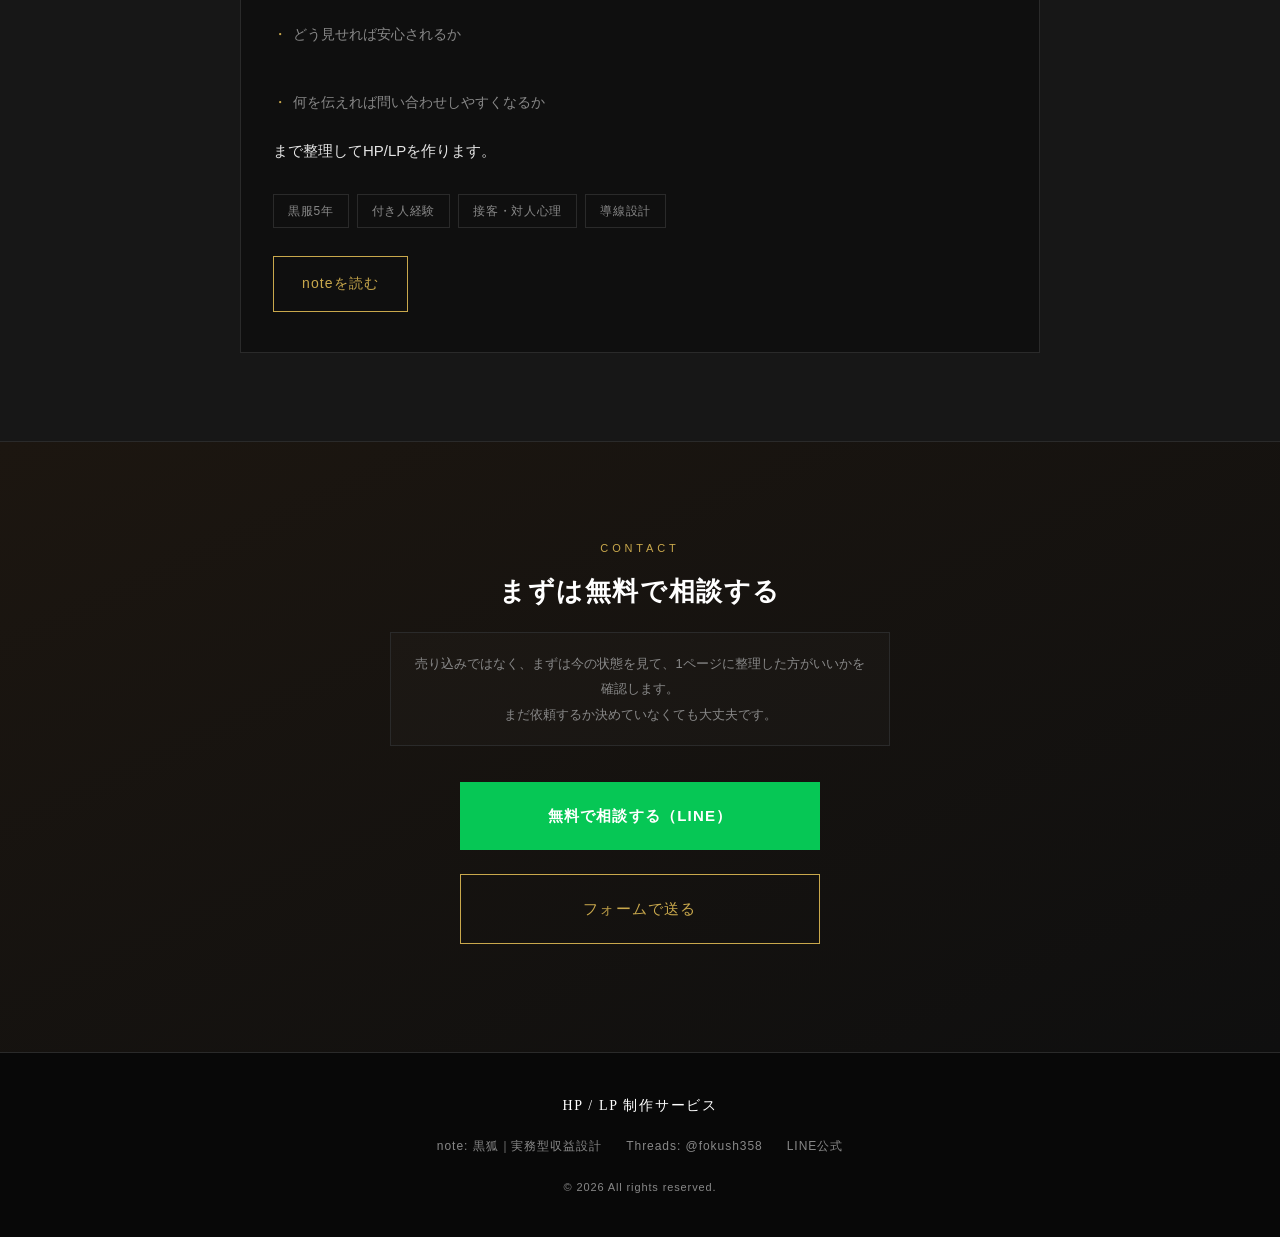
==== commit a3124cff: "相談導線重視に全面リライト：FV刷新・問題提起/BeforeAfter等を新設 構成を「作れます説明」から「SNS流入→無料相談」へ組み替え。 - FV：「予約前の不安を消す1ページを作ります」/ C" ====
--- a/index.html
+++ b/index.html
@@ -3,12 +3,12 @@
 <head>
   <meta charset="UTF-8">
   <meta name="viewport" content="width=device-width, initial-scale=1.0">
-  <title>HP/LP制作サービス｜個人サロン・個人事業者向け</title>
-  <meta name="description" content="個人サロン・セラピスト・美容師・整体向けのHP/LP制作サービス。SNSだけで伝わりにくい料金・予約方法・サービス内容を1ページに整理します。モニター価格20,000円〜。">
+  <title>HP/LP制作サービス｜個人サロン・整体・占い・美容系向け</title>
+  <meta name="description" content="SNSで興味を持たれた後、予約前の不安を消す1ページHP/LPを制作。料金・サービス内容・予約方法を整理して、DMで毎回説明しなくても伝わるページに。個人サロン・整体・占い・美容系向け、モニター価格20,000円〜。まずは無料相談から。">
 
   <!-- OGP -->
-  <meta property="og:title" content="HP/LP制作サービス｜個人サロン・個人事業者向け">
-  <meta property="og:description" content="SNSだけでは伝わりにくい料金・予約方法・サービス内容を、見やすいページに整理します。">
+  <meta property="og:title" content="SNSで興味を持たれた後、予約前の不安を消す1ページを作ります">
+  <meta property="og:description" content="料金・サービス内容・予約方法を整理して、DMで毎回説明しなくても伝わるHP/LPに。個人サービス向け・モニター価格20,000円〜。">
   <meta property="og:type" content="website">
   <meta property="og:url" content="">
   <meta property="og:image" content="">
@@ -27,17 +27,17 @@
         <span>FOR PERSONAL BUSINESS</span>
       </div>
       <nav>
-        <a href="#target">こんな人向け</a>
+        <a href="#problem">悩み</a>
+        <a href="#contents">作れるもの</a>
         <a href="#pricing">料金</a>
-        <a href="#flow">制作の流れ</a>
-        <a href="#faq">FAQ</a>
+        <a href="#flow">流れ</a>
         <a href="#cta" class="nav-cta">相談する</a>
       </nav>
     </div>
   </header>
 
   <!-- =============================
-       ファーストビュー
+       1. ファーストビュー
        ============================= -->
   <section id="hero">
     <!-- ▼ 背景オーブ（ふわっと浮遊する装飾） -->
@@ -49,115 +49,101 @@
     <div class="hero-inner">
       <span class="hero-label">HP / LP PRODUCTION SERVICE</span>
       <h1 class="hero-title">
-        <span class="reveal-line"><span>個人サービス向けに、</span></span>
-        <span class="reveal-line"><span>予約・問い合わせにつながる</span></span>
-        <span class="reveal-line"><span><em>1ページHP/LP</em>を作ります。</span></span>
+        <span class="reveal-line"><span>SNSで興味を持たれた後、</span></span>
+        <span class="reveal-line"><span>予約前の不安を消す</span></span>
+        <span class="reveal-line"><span><em>1ページ</em>を作ります。</span></span>
       </h1>
       <p class="hero-sub">
-        料金・予約方法・サービス内容を1ページにまとめて、<br>
-        SNSから予約・問い合わせにつながる見え方に整えます。
+        料金・サービス内容・予約方法を整理して、<br>
+        DMで毎回説明しなくても伝わるHP/LPにします。
       </p>
-      <!-- ▼ メインCTA（LINEリンク） -->
+      <!-- ▼ 補足（対象・価格） -->
+      <div class="hero-meta">
+        <span class="hero-meta-target">個人サロン / 整体 / 占い / 美容系向け</span>
+        <span class="hero-meta-price">モニター価格 20,000円〜</span>
+      </div>
+      <!-- ▼ メインCTA（1つ目：LINE無料相談 / 2つ目：料金へ） -->
       <div class="hero-buttons">
-        <a href="https://lin.ee/uL7b9nwP" class="btn btn-line btn-lg" target="_blank" rel="noopener noreferrer">LINEで相談する</a>
-        <a href="#pricing" class="btn btn-outline-gold">料金を見る</a>
+        <a href="https://lin.ee/uL7b9nwP" class="btn btn-line btn-lg" target="_blank" rel="noopener noreferrer">無料で相談する</a>
+        <a href="#pricing" class="btn btn-outline-gold">料金と制作内容を見る</a>
       </div>
     </div>
     <!-- ▼ スクロール指示 -->
-    <a href="#self-sample" class="scroll-indicator" aria-label="スクロールして続きを見る">
+    <a href="#problem" class="scroll-indicator" aria-label="スクロールして続きを見る">
       <span class="scroll-indicator-text">SCROLL</span>
       <span class="scroll-indicator-line"></span>
     </a>
   </section>
 
   <!-- =============================
-       自己サンプル告知バンド
-       =============================
-       ▼ このページ自体が制作サンプル、というメッセージ -->
-  <section id="self-sample" class="self-sample-band">
-    <div class="self-sample-inner">
-      <span class="self-sample-tag">LIVE SAMPLE</span>
-      <p class="self-sample-text">
-        いまスクロールしているこのページが、<br class="sp-br">
-        <em>僕が作るLPの実物</em>です。
+       2. 問題提起
+       ============================= -->
+  <section id="problem">
+    <div class="section-inner">
+      <span class="section-label">Problem</span>
+      <h2 class="section-title">SNSだけで伝えきれていない人へ</h2>
+      <p class="problem-lead">投稿を見て興味を持たれても、</p>
+      <ul class="problem-points">
+        <li>料金が分からない</li>
+        <li>予約方法が分からない</li>
+        <li>サービス内容が分からない</li>
+        <li>どんな人がやっているか分からない</li>
+      </ul>
+      <p class="problem-emphasis">この状態だと、問い合わせ前に離脱されます。</p>
+      <p class="problem-body">
+        HP/LPは、かっこよく見せるためだけのものではありません。<br>
+        興味を持った人が、安心して次の行動に進むための受け皿です。
       </p>
-      <p class="self-sample-sub">
-        動き・料金カード・FAQ・問い合わせ導線まで、すべてHTML / CSS / JavaScriptだけで構築。<br>
-        ライブラリも外注も使わず、自分の手で書いた1ページです。
-      </p>
-      <div class="self-sample-stats">
-        <div class="stat-item">
-          <div class="stat-num">11</div>
-          <div class="stat-label">セクション</div>
-        </div>
-        <div class="stat-divider"></div>
-        <div class="stat-item">
-          <div class="stat-num">100<span>%</span></div>
-          <div class="stat-label">スマホ最適化</div>
-        </div>
-        <div class="stat-divider"></div>
-        <div class="stat-item">
-          <div class="stat-num">0<span>ライブラリ</span></div>
-          <div class="stat-label">外部依存なし</div>
-        </div>
-      </div>
-    </div>
-  </section>
-
-  <!-- =============================
-       こんな人向け
+      <!-- ▼ 相談CTA（LINE） -->
+      <div class="section-cta">
+        <a href="https://lin.ee/uL7b9nwP" class="btn btn-line" target="_blank" rel="noopener noreferrer">自分に必要か相談する</a>
+      </div>
+    </div>
+  </section>
+
+  <!-- =============================
+       3. こんな人に向いています
        ============================= -->
   <section id="target">
     <div class="section-inner">
       <span class="section-label">For You</span>
-      <h2 class="section-title">こんな方に向けています</h2>
+      <h2 class="section-title">こんな人に向いています</h2>
       <ul class="target-list">
-        <li>SNSは動かしているけど、予約・問い合わせにつながりにくい</li>
-        <li>プロフィールだけではサービス内容が伝わらない</li>
-        <li>料金や予約方法を毎回DM・口頭で説明している</li>
-        <li>lit.linkだけでは少し物足りない</li>
-        <li>高額な制作会社に頼むほどではないが、ちゃんと見えるページが欲しい</li>
-        <li>初めてHP/LPを作るので、何から始めればいいか分からない</li>
+        <li>SNSから問い合わせに繋がらない</li>
+        <li>料金や予約方法を毎回DMで説明している</li>
+        <li>サービス内容をうまく伝えきれていない</li>
+        <li>プロフィールだけでは信用されにくい</li>
+        <li>LINEや予約フォームへ自然に流したい</li>
+        <li>個人サービス用の受け皿が欲しい</li>
       </ul>
       <p class="target-note">個人サロン・セラピスト・美容師・整体・占い師など個人サービス向けです。</p>
     </div>
   </section>
 
   <!-- =============================
-       制作で整えること
-       ============================= -->
-  <section id="features">
-    <div class="section-inner">
-      <span class="section-label">What I Organize</span>
-      <h2 class="section-title">制作で整えること</h2>
-      <p class="section-desc">デザインだけでなく、文章・情報の整理・問い合わせ導線まで一緒に整えます。</p>
-      <ul class="features-list">
-        <li>
-          <span class="feature-num">01</span>
-          <span class="feature-text">何をしている人か・誰向けのサービスか</span>
-        </li>
-        <li>
-          <span class="feature-num">02</span>
-          <span class="feature-text">料金はいくらか・予約方法は何か</span>
-        </li>
-        <li>
-          <span class="feature-num">03</span>
-          <span class="feature-text">どんな雰囲気か・安心できるか</span>
-        </li>
-        <li>
-          <span class="feature-num">04</span>
-          <span class="feature-text">よくある不安・疑問に先に答えておく</span>
-        </li>
-        <li>
-          <span class="feature-num">05</span>
-          <span class="feature-text">問い合わせ・予約に自然につながる導線</span>
-        </li>
+       4. 作れるページ内容
+       ============================= -->
+  <section id="contents">
+    <div class="section-inner">
+      <span class="section-label">What I Build</span>
+      <h2 class="section-title">作れるページ内容</h2>
+      <p class="section-desc">1ページに必要なものは、ひと通り揃えられます。</p>
+      <ul class="contents-grid">
+        <li class="content-item">サービス紹介</li>
+        <li class="content-item">料金表</li>
+        <li class="content-item">予約方法</li>
+        <li class="content-item">プロフィール</li>
+        <li class="content-item">よくある質問</li>
+        <li class="content-item">LINE導線</li>
+        <li class="content-item">お問い合わせフォーム</li>
+        <li class="content-item">SNSリンク</li>
+        <li class="content-item">スマホ対応</li>
       </ul>
     </div>
   </section>
 
   <!-- =============================
-       制作サンプル
+       制作サンプル（実物で見せる）
        ============================= -->
   <section id="sample">
     <div class="section-inner">
@@ -173,7 +159,7 @@
           個人サロン向けに、料金・施術内容・予約導線を整理したサンプルです。<br>
           ベージュ・ブラウン系のやさしいデザイン。スマホで見やすいLPです。
         </p>
-        <p class="sample-note">※制作サンプルです。実在するサロンではありません。</p>
+        <p class="sample-note">※制作サンプルです。実在するサロンではありません。いまご覧のこのページ自体も、同じように作った制作物です。</p>
         <!-- ▼ サンプルLPリンク（./sample-salon-lp/ を差し替え） -->
         <a href="./sample-salon-lp/" class="btn btn-outline-gold" target="_blank" rel="noopener noreferrer">制作サンプルを見る</a>
       </div>
@@ -181,48 +167,107 @@
   </section>
 
   <!-- =============================
-       制作プラン（料金）
+       5. Before / After
+       ============================= -->
+  <section id="beforeafter">
+    <div class="section-inner">
+      <span class="section-label">Before / After</span>
+      <h2 class="section-title">Before / After</h2>
+
+      <div class="ba-list">
+
+        <div class="ba-pair">
+          <div class="ba-card ba-before">
+            <span class="ba-tag">BEFORE</span>
+            SNSプロフィールだけで、料金・予約方法・サービス内容が分かりにくい
+          </div>
+          <div class="ba-arrow" aria-hidden="true">→</div>
+          <div class="ba-card ba-after">
+            <span class="ba-tag">AFTER</span>
+            1ページに整理されて、初めて見た人でも問い合わせ前に不安を消せる
+          </div>
+        </div>
+
+        <div class="ba-pair">
+          <div class="ba-card ba-before">
+            <span class="ba-tag">BEFORE</span>
+            DMで毎回同じ説明をしている
+          </div>
+          <div class="ba-arrow" aria-hidden="true">→</div>
+          <div class="ba-card ba-after">
+            <span class="ba-tag">AFTER</span>
+            LPを見てもらうだけで、基本情報が先に伝わる
+          </div>
+        </div>
+
+        <div class="ba-pair">
+          <div class="ba-card ba-before">
+            <span class="ba-tag">BEFORE</span>
+            興味を持たれても、次の行動が分かりにくい
+          </div>
+          <div class="ba-arrow" aria-hidden="true">→</div>
+          <div class="ba-card ba-after">
+            <span class="ba-tag">AFTER</span>
+            LINE・予約フォーム・問い合わせへ自然に進める
+          </div>
+        </div>
+
+      </div>
+    </div>
+  </section>
+
+  <!-- =============================
+       6. 料金（モニター理由 + プラン）
        =============================
        ▼ 料金を変更する場合はこのセクション内の数字を編集してください -->
   <section id="pricing">
     <div class="section-inner">
       <span class="section-label">Plan & Price</span>
-      <h2 class="section-title center">制作プラン</h2>
+      <h2 class="section-title center">料金プラン</h2>
       <div class="divider"></div>
 
-      <!-- モニター告知 -->
-      <p class="monitor-notice">
-        現在は制作実績作りのため、先着3名のみモニター価格で受付中です。
-      </p>
+      <!-- モニター理由ボックス（実績作りのため） -->
+      <div class="monitor-reason">
+        <p class="monitor-reason-title">今だけ実績作りのため、モニター価格で受付中</p>
+        <p class="monitor-reason-body">
+          通常39,800円の内容を、実績作りのため先着で20,000円〜対応しています。<br>
+          対象は、個人サロン・整体・占い・美容系など、個人でサービスを提供している方です。<br>
+          制作後、掲載実績として紹介させていただける方を優先します。
+        </p>
+        <!-- ▼ 相談CTA（LINE） -->
+        <div class="section-cta">
+          <a href="https://lin.ee/uL7b9nwP" class="btn btn-line" target="_blank" rel="noopener noreferrer">モニター枠について相談する</a>
+        </div>
+      </div>
 
       <div class="plans-grid">
 
         <!-- モニター制作 -->
-        <div class="plan-card">
+        <div class="plan-card featured">
+          <div class="plan-badge">先着3名</div>
           <div class="plan-label">MONITOR</div>
           <div class="plan-name-ja">モニター制作</div>
           <div class="plan-price">¥20,000<span>〜（税込）</span></div>
-          <p class="plan-desc">先着3名限定のモニター価格</p>
+          <p class="plan-desc">実績作りのためのモニター価格</p>
           <ul class="plan-features">
             <li>1ページLP</li>
             <li>スマホ対応</li>
             <li>文章整理</li>
-            <li>料金表</li>
-            <li>SNS / LINE導線</li>
+            <li>料金表・予約導線</li>
+            <li>LINE / SNS導線</li>
             <li>修正1回</li>
             <li>Netlify公開</li>
           </ul>
           <!-- ▼ LINEリンク -->
-          <a href="https://lin.ee/uL7b9nwP" class="btn btn-outline-gold btn-plan" target="_blank" rel="noopener noreferrer">LINEで相談する</a>
+          <a href="https://lin.ee/uL7b9nwP" class="btn btn-line btn-plan" target="_blank" rel="noopener noreferrer">モニター枠を相談する</a>
         </div>
 
         <!-- 通常制作 -->
-        <div class="plan-card featured">
-          <div class="plan-badge">おすすめ</div>
+        <div class="plan-card">
           <div class="plan-label">STANDARD</div>
           <div class="plan-name-ja">通常制作</div>
           <div class="plan-price">¥39,800<span>〜（税込）</span></div>
-          <p class="plan-desc">しっかり作りたい方向けのプラン</p>
+          <p class="plan-desc">しっかり作りたい方向け</p>
           <ul class="plan-features">
             <li>構成作成</li>
             <li>文章作成補助</li>
@@ -232,7 +277,7 @@
             <li>公開サポート</li>
           </ul>
           <!-- ▼ LINEリンク -->
-          <a href="https://lin.ee/uL7b9nwP" class="btn btn-line btn-plan" target="_blank" rel="noopener noreferrer">LINEで相談する</a>
+          <a href="https://lin.ee/uL7b9nwP" class="btn btn-outline-gold btn-plan" target="_blank" rel="noopener noreferrer">内容を相談する</a>
         </div>
 
         <!-- 月額管理 -->
@@ -248,56 +293,15 @@
             <li>月1回の更新対応</li>
           </ul>
           <!-- ▼ LINEリンク -->
-          <a href="https://lin.ee/uL7b9nwP" class="btn btn-outline-gold btn-plan" target="_blank" rel="noopener noreferrer">LINEで相談する</a>
-        </div>
-
-      </div>
-
-      <!-- 譲渡対応 -->
-      <div class="transfer-box">
-        <div class="transfer-inner">
-          <div class="transfer-left">
-            <div class="transfer-label">TRANSFER｜譲渡対応</div>
-            <div class="transfer-price">＋¥30,000<span>〜（税込）</span></div>
-          </div>
-          <p class="transfer-desc">
-            完成後にサイトデータ・公開環境をお客様側へ移管します。<br>
-            独自ドメイン設定・Netlify移管・コード一式お渡し対応。
-          </p>
-        </div>
-      </div>
-
-    </div>
-  </section>
-
-  <!-- =============================
-       管理型・譲渡型について
-       ============================= -->
-  <section id="delivery">
-    <div class="section-inner">
-      <span class="section-label">Delivery Type</span>
-      <h2 class="section-title">制作後の運用は選べます</h2>
-      <div class="delivery-grid">
-        <div class="delivery-card">
-          <div class="delivery-icon">管理型</div>
-          <p class="delivery-text">
-            こちらで公開・更新管理を行う形です。<br>
-            初めてHP/LPを持つ方におすすめです。
-          </p>
-        </div>
-        <div class="delivery-card">
-          <div class="delivery-icon">譲渡型</div>
-          <p class="delivery-text">
-            完成後、サイトデータや公開環境をお客様側へ移す形です。<br>
-            自分で管理したい方向けです。
-          </p>
-        </div>
-      </div>
-    </div>
-  </section>
-
-  <!-- =============================
-       制作の流れ
+          <a href="https://lin.ee/uL7b9nwP" class="btn btn-outline-gold btn-plan" target="_blank" rel="noopener noreferrer">内容を相談する</a>
+        </div>
+
+      </div>
+    </div>
+  </section>
+
+  <!-- =============================
+       7. 制作の流れ
        ============================= -->
   <section id="flow">
     <div class="section-inner">
@@ -307,43 +311,36 @@
         <li class="flow-item">
           <div class="flow-step">01</div>
           <div class="flow-content">
-            <div class="flow-title">ヒアリング</div>
-            <div class="flow-desc">サービス内容・ターゲット・雰囲気・希望をお聞きします。</div>
+            <div class="flow-title">相談</div>
+            <div class="flow-desc">まずは今の状況をLINEでお聞きします。依頼前提でなくて大丈夫です。</div>
           </div>
         </li>
         <li class="flow-item">
           <div class="flow-step">02</div>
           <div class="flow-content">
-            <div class="flow-title">構成作成</div>
-            <div class="flow-desc">ヒアリング内容をもとに、ページ構成を作成します。</div>
+            <div class="flow-title">内容整理</div>
+            <div class="flow-desc">サービス内容・料金・予約方法を一緒に整理します。</div>
           </div>
         </li>
         <li class="flow-item">
           <div class="flow-step">03</div>
           <div class="flow-content">
-            <div class="flow-title">文章・デザイン整理</div>
-            <div class="flow-desc">文章の整理とデザインの方向性を確認します。</div>
+            <div class="flow-title">初稿制作</div>
+            <div class="flow-desc">整理した内容で、1ページを形にしてお見せします。</div>
           </div>
         </li>
         <li class="flow-item">
           <div class="flow-step">04</div>
           <div class="flow-content">
-            <div class="flow-title">LP制作</div>
-            <div class="flow-desc">確認済みの内容でLP本体を制作します。</div>
+            <div class="flow-title">修正</div>
+            <div class="flow-desc">見てもらって、気になる点を直します。</div>
           </div>
         </li>
         <li class="flow-item">
           <div class="flow-step">05</div>
           <div class="flow-content">
-            <div class="flow-title">確認・修正</div>
-            <div class="flow-desc">制作物を確認いただき、修正対応します。</div>
-          </div>
-        </li>
-        <li class="flow-item">
-          <div class="flow-step">06</div>
-          <div class="flow-content">
-            <div class="flow-title">公開・納品</div>
-            <div class="flow-desc">Netlifyで公開し、納品します。管理型の場合は引き続き対応します。</div>
+            <div class="flow-title">公開</div>
+            <div class="flow-desc">Netlifyで公開して納品します。公開後の更新も対応できます。</div>
           </div>
         </li>
       </ol>
@@ -351,12 +348,77 @@
   </section>
 
   <!-- =============================
-       自己紹介
+       8. 相談前に必要なもの
+       ============================= -->
+  <section id="prepare">
+    <div class="section-inner">
+      <span class="section-label">Before We Talk</span>
+      <h2 class="section-title">相談前に、これだけ分かれば大丈夫です</h2>
+      <ul class="prepare-list">
+        <li>何をしている人か</li>
+        <li>誰向けのサービスか</li>
+        <li>料金</li>
+        <li>予約方法</li>
+        <li>SNSアカウント</li>
+        <li>LINEや予約フォームの有無</li>
+        <li>よく聞かれる質問</li>
+      </ul>
+      <p class="prepare-note">
+        全部きれいに決まっていなくても問題ありません。<br>
+        分からない部分は、こちらで整理しながら作ります。
+      </p>
+      <!-- ▼ 相談CTA（LINE） -->
+      <div class="section-cta">
+        <a href="https://lin.ee/uL7b9nwP" class="btn btn-line" target="_blank" rel="noopener noreferrer">今の状態で相談する</a>
+      </div>
+    </div>
+  </section>
+
+  <!-- =============================
+       9. よくある質問
+       ============================= -->
+  <section id="faq">
+    <div class="section-inner">
+      <span class="section-label">FAQ</span>
+      <h2 class="section-title">よくある質問</h2>
+      <div class="faq-list">
+
+        <div class="faq-item">
+          <div class="faq-question">内容が決まっていなくても大丈夫ですか？</div>
+          <div class="faq-answer">大丈夫です。何をどう載せるかも含めて、一緒に整理しながら作ります。決まっていない部分があっても問題ありません。</div>
+        </div>
+
+        <div class="faq-item">
+          <div class="faq-question">スマホ対応していますか？</div>
+          <div class="faq-answer">スマホで見やすいことを前提に制作します。PCでも崩れないレスポンシブ対応です。</div>
+        </div>
+
+        <div class="faq-item">
+          <div class="faq-question">LINEや予約フォームへの導線は入れられますか？</div>
+          <div class="faq-answer">はい。LINE・予約フォーム・お問い合わせなど、次の行動につながるボタンを自然な位置に設置します。</div>
+        </div>
+
+        <div class="faq-item">
+          <div class="faq-question">公開後の修正はできますか？</div>
+          <div class="faq-answer">できます。軽微な修正・文章差し替えは月額管理（5,000円〜）で対応。単発の修正もご相談いただけます。</div>
+        </div>
+
+        <div class="faq-item">
+          <div class="faq-question">支払い方法は？</div>
+          <div class="faq-answer">モニター制作は原則前払い、通常制作は着手金50%・公開前50%でお願いしています。詳しくは相談時にご案内します。</div>
+        </div>
+
+      </div>
+    </div>
+  </section>
+
+  <!-- =============================
+       自己紹介（どんな人がやっているか）
        ============================= -->
   <section id="about">
     <div class="section-inner">
       <span class="section-label">About</span>
-      <h2 class="section-title">自己紹介</h2>
+      <h2 class="section-title">作っている人について</h2>
       <div class="about-box">
         <p class="about-text">
           接客業、夜職、黒服、付き人など、<br>
@@ -386,98 +448,23 @@
   </section>
 
   <!-- =============================
-       noteで書いていること
-       ============================= -->
-  <section id="note-section">
-    <div class="section-inner">
-      <span class="section-label">Note</span>
-      <h2 class="section-title">noteで書いていること</h2>
-      <div class="note-box">
-        <p class="note-text">
-          接客・信頼・距離感・選ばれる人の見せ方について書いています。<br>
-          制作の考え方や、人に選ばれる見せ方の土台を知りたい方はnoteもご覧ください。
-        </p>
-        <ul class="note-topics">
-          <li>なぜ選ばれる人と選ばれない人が分かれるのか</li>
-          <li>信頼される発信の設計</li>
-          <li>距離感と警戒のされ方</li>
-          <li>現場で見てきた対人心理の話</li>
-        </ul>
-        <!-- ▼ noteリンク -->
-        <a href="https://note.com/bunkitune" class="btn btn-outline-gold" target="_blank" rel="noopener noreferrer">noteを読む</a>
-      </div>
-    </div>
-  </section>
-
-  <!-- =============================
-       FAQ
-       ============================= -->
-  <section id="faq">
-    <div class="section-inner">
-      <span class="section-label">FAQ</span>
-      <h2 class="section-title">よくある質問</h2>
-      <div class="faq-list">
-
-        <div class="faq-item">
-          <div class="faq-question">LP制作が初めてでも大丈夫ですか？</div>
-          <div class="faq-answer">大丈夫です。必要な情報はこちらで整理します。何を用意すればいいかも最初にご案内します。</div>
-        </div>
-
-        <div class="faq-item">
-          <div class="faq-question">写真がなくても作れますか？</div>
-          <div class="faq-answer">可能です。画像なしでも成立するシンプルな構成で制作できます。</div>
-        </div>
-
-        <div class="faq-item">
-          <div class="faq-question">スマホ対応ですか？</div>
-          <div class="faq-answer">スマホで見やすいことを前提に制作します。PCでも崩れないレスポンシブ対応です。</div>
-        </div>
-
-        <div class="faq-item">
-          <div class="faq-question">管理型と譲渡型は何が違いますか？</div>
-          <div class="faq-answer">管理型は、こちらで公開・更新管理を行う形です。譲渡型は、完成後にサイトデータや公開環境をお客様側へ移す形です。初めての方には管理型をおすすめしています。</div>
-        </div>
-
-        <div class="faq-item">
-          <div class="faq-question">支払いはいつですか？</div>
-          <div class="faq-answer">モニター制作は原則前払い、通常制作は着手金50%・公開前50%でお願いしています。</div>
-        </div>
-
-        <div class="faq-item">
-          <div class="faq-question">独自ドメインは使えますか？</div>
-          <div class="faq-answer">可能です。ドメインはお客様名義で取得していただき、設定をサポートします。</div>
-        </div>
-
-        <div class="faq-item">
-          <div class="faq-question">修正はできますか？</div>
-          <div class="faq-answer">プランに応じて修正対応します。大幅な変更は別料金になります。</div>
-        </div>
-
-        <div class="faq-item">
-          <div class="faq-question">納期はどのくらいですか？</div>
-          <div class="faq-answer">ヒアリング後、初稿まで約1〜2週間。修正のやりとりを含めて、最短2週間〜1ヶ月で公開できます。原稿や写真の準備状況によって前後します。</div>
-        </div>
-
-      </div>
-    </div>
-  </section>
-
-  <!-- =============================
-       CTA（問い合わせ）
+       10. 最後のCTA（問い合わせ）
        =============================
        ▼ LINEリンク・Googleフォームリンクはここで管理 -->
   <section id="cta">
     <div class="section-inner">
       <span class="section-label">Contact</span>
-      <h2 class="section-title">まずはLINEで話してみてください</h2>
-      <p class="cta-lead">
-        内容が固まっている方は、フォームから詳細を送ることもできます。
+      <h2 class="section-title">まずは無料で相談する</h2>
+      <!-- ▼ LINE前の一文（売り込みではない旨） -->
+      <p class="cta-disclaimer">
+        売り込みではなく、まずは今の状態を見て、1ページに整理した方がいいかを確認します。<br>
+        まだ依頼するか決めていなくても大丈夫です。
       </p>
       <div class="cta-buttons">
         <!-- ▼ メインCTA（LINEリンク） -->
-        <a href="https://lin.ee/uL7b9nwP" class="btn btn-line btn-cta" target="_blank" rel="noopener noreferrer">LINEで相談する</a>
+        <a href="https://lin.ee/uL7b9nwP" class="btn btn-line btn-cta" target="_blank" rel="noopener noreferrer">無料で相談する（LINE）</a>
         <!-- ▼ サブCTA（Googleフォーム） -->
-        <a href="https://forms.gle/dhVN7x54UU7K2UyTA" class="btn btn-outline-gold btn-cta" target="_blank" rel="noopener noreferrer">フォームで詳しく送る</a>
+        <a href="https://forms.gle/dhVN7x54UU7K2UyTA" class="btn btn-outline-gold btn-cta" target="_blank" rel="noopener noreferrer">フォームで送る</a>
       </div>
     </div>
   </section>
@@ -502,7 +489,7 @@
        スティッキーCTA（スクロール中に常時表示）
        ============================= -->
   <div class="sticky-cta" aria-hidden="true">
-    <a href="https://lin.ee/uL7b9nwP" class="btn btn-line" target="_blank" rel="noopener noreferrer">LINEで相談</a>
+    <a href="https://lin.ee/uL7b9nwP" class="btn btn-line" target="_blank" rel="noopener noreferrer">無料で相談</a>
     <a href="#pricing" class="btn btn-outline-gold">料金を見る</a>
   </div>
 
--- a/style.css
+++ b/style.css
@@ -1493,3 +1493,288 @@
     animation: none;
   }
 }
+
+/* =============================================
+   ▼▼▼ 相談導線リライト用セクション
+   ============================================= */
+
+/* --- 汎用：セクション内CTA --- */
+.section-cta {
+  text-align: center;
+  margin-top: 40px;
+}
+.section-cta .btn {
+  min-width: 260px;
+  max-width: 100%;
+}
+@media (max-width: 480px) {
+  .section-cta .btn {
+    display: block;
+    width: 100%;
+  }
+}
+
+/* --- ヒーロー補足（対象・価格） --- */
+.hero-meta {
+  display: flex;
+  flex-direction: column;
+  gap: 6px;
+  margin-bottom: 40px;
+}
+.hero-meta-target {
+  font-size: 12px;
+  letter-spacing: 0.08em;
+  color: var(--color-text-muted);
+}
+.hero-meta-price {
+  font-size: 15px;
+  letter-spacing: 0.06em;
+  color: var(--color-gold);
+}
+
+/* --- 2. 問題提起 --- */
+#problem {
+  background: var(--color-surface);
+}
+.problem-lead {
+  font-size: 15px;
+  color: var(--color-text);
+  line-height: 1.9;
+  margin-bottom: 16px;
+}
+.problem-points {
+  display: flex;
+  flex-direction: column;
+  gap: 8px;
+  margin-bottom: 28px;
+}
+.problem-points li {
+  font-size: 15px;
+  color: var(--color-white);
+  padding: 12px 16px 12px 36px;
+  background: var(--color-bg);
+  border: 1px solid var(--color-border);
+  position: relative;
+}
+.problem-points li::before {
+  content: '×';
+  position: absolute;
+  left: 16px;
+  color: var(--color-gold);
+  font-weight: bold;
+}
+.problem-emphasis {
+  font-size: 15px;
+  color: var(--color-white);
+  border-left: 2px solid var(--color-gold);
+  padding-left: 16px;
+  margin-bottom: 28px;
+  line-height: 1.8;
+}
+.problem-body {
+  font-size: 14px;
+  color: var(--color-text-muted);
+  line-height: 2;
+}
+
+/* --- 4. 作れるページ内容 --- */
+#contents {
+  background: var(--color-bg);
+}
+.contents-grid {
+  display: grid;
+  grid-template-columns: 1fr;
+  gap: 10px;
+}
+@media (min-width: 520px) {
+  .contents-grid {
+    grid-template-columns: 1fr 1fr;
+    gap: 12px;
+  }
+}
+@media (min-width: 768px) {
+  .contents-grid {
+    grid-template-columns: repeat(3, 1fr);
+  }
+}
+.content-item {
+  border: 1px solid var(--color-border);
+  background: var(--color-surface);
+  padding: 16px 18px;
+  font-size: 14px;
+  color: var(--color-text);
+  display: flex;
+  align-items: center;
+  gap: 10px;
+  transition: border-color 0.3s ease, transform 0.3s ease;
+}
+.content-item::before {
+  content: '✓';
+  color: var(--color-gold);
+  font-size: 13px;
+  flex-shrink: 0;
+}
+@media (hover: hover) {
+  .content-item:hover {
+    border-color: rgba(201, 168, 76, 0.45);
+    transform: translateY(-2px);
+  }
+}
+
+/* --- 5. Before / After --- */
+#beforeafter {
+  background: var(--color-surface);
+}
+.ba-list {
+  display: flex;
+  flex-direction: column;
+  gap: 18px;
+}
+.ba-pair {
+  display: grid;
+  grid-template-columns: 1fr;
+  gap: 8px;
+}
+@media (min-width: 640px) {
+  .ba-pair {
+    grid-template-columns: 1fr auto 1fr;
+    gap: 16px;
+    align-items: center;
+  }
+}
+.ba-card {
+  padding: 22px 20px;
+  border: 1px solid var(--color-border);
+  font-size: 14px;
+  line-height: 1.8;
+  height: 100%;
+}
+.ba-before {
+  background: var(--color-bg);
+  color: var(--color-text-muted);
+}
+.ba-after {
+  background: linear-gradient(155deg, #1c1610, var(--color-surface));
+  border-color: rgba(201, 168, 76, 0.4);
+  color: var(--color-text);
+}
+.ba-tag {
+  display: block;
+  font-size: 10px;
+  letter-spacing: 0.2em;
+  margin-bottom: 8px;
+}
+.ba-before .ba-tag {
+  color: var(--color-text-muted);
+}
+.ba-after .ba-tag {
+  color: var(--color-gold);
+}
+.ba-arrow {
+  text-align: center;
+  color: var(--color-gold);
+  font-size: 22px;
+  line-height: 1;
+}
+@media (max-width: 639px) {
+  .ba-arrow {
+    transform: rotate(90deg);
+    margin: 2px 0;
+  }
+}
+
+/* --- 6. モニター理由ボックス --- */
+.monitor-reason {
+  background: linear-gradient(155deg, #1c1610, var(--color-surface));
+  border: 1px solid rgba(201, 168, 76, 0.35);
+  padding: 30px 28px;
+  margin-bottom: 36px;
+}
+.monitor-reason-title {
+  font-family: var(--font-serif);
+  font-size: 18px;
+  color: var(--color-white);
+  line-height: 1.6;
+  margin-bottom: 16px;
+  letter-spacing: 0.04em;
+}
+.monitor-reason-body {
+  font-size: 13px;
+  color: var(--color-text-muted);
+  line-height: 2;
+  margin-bottom: 24px;
+}
+.monitor-reason .section-cta {
+  margin-top: 0;
+}
+
+/* --- 8. 相談前に必要なもの --- */
+#prepare {
+  background: var(--color-surface);
+}
+.prepare-list {
+  display: grid;
+  grid-template-columns: 1fr;
+  gap: 8px;
+  margin-bottom: 28px;
+}
+@media (min-width: 520px) {
+  .prepare-list {
+    grid-template-columns: 1fr 1fr;
+  }
+}
+.prepare-list li {
+  font-size: 14px;
+  color: var(--color-text);
+  padding: 13px 16px 13px 32px;
+  border: 1px solid var(--color-border);
+  background: var(--color-bg);
+  position: relative;
+}
+.prepare-list li::before {
+  content: '–';
+  position: absolute;
+  left: 14px;
+  color: var(--color-gold);
+}
+.prepare-note {
+  font-size: 14px;
+  color: var(--color-text-muted);
+  line-height: 2;
+  text-align: center;
+}
+
+/* --- 10. CTA前の一文 --- */
+.cta-disclaimer {
+  font-size: 13px;
+  color: var(--color-text-muted);
+  line-height: 1.95;
+  max-width: 500px;
+  margin: 0 auto 36px;
+  padding: 18px 22px;
+  border: 1px solid var(--color-border);
+  background: rgba(255, 255, 255, 0.02);
+}
+
+/* --- スマホ最適化（追加分） --- */
+@media (max-width: 480px) {
+  .hero-meta {
+    margin-bottom: 32px;
+  }
+  .monitor-reason {
+    padding: 24px 18px;
+  }
+  .monitor-reason-title {
+    font-size: 16px;
+  }
+  .problem-points li,
+  .prepare-list li {
+    font-size: 14px;
+  }
+  .ba-card {
+    padding: 18px 16px;
+  }
+  .cta-disclaimer {
+    padding: 16px 18px;
+  }
+}
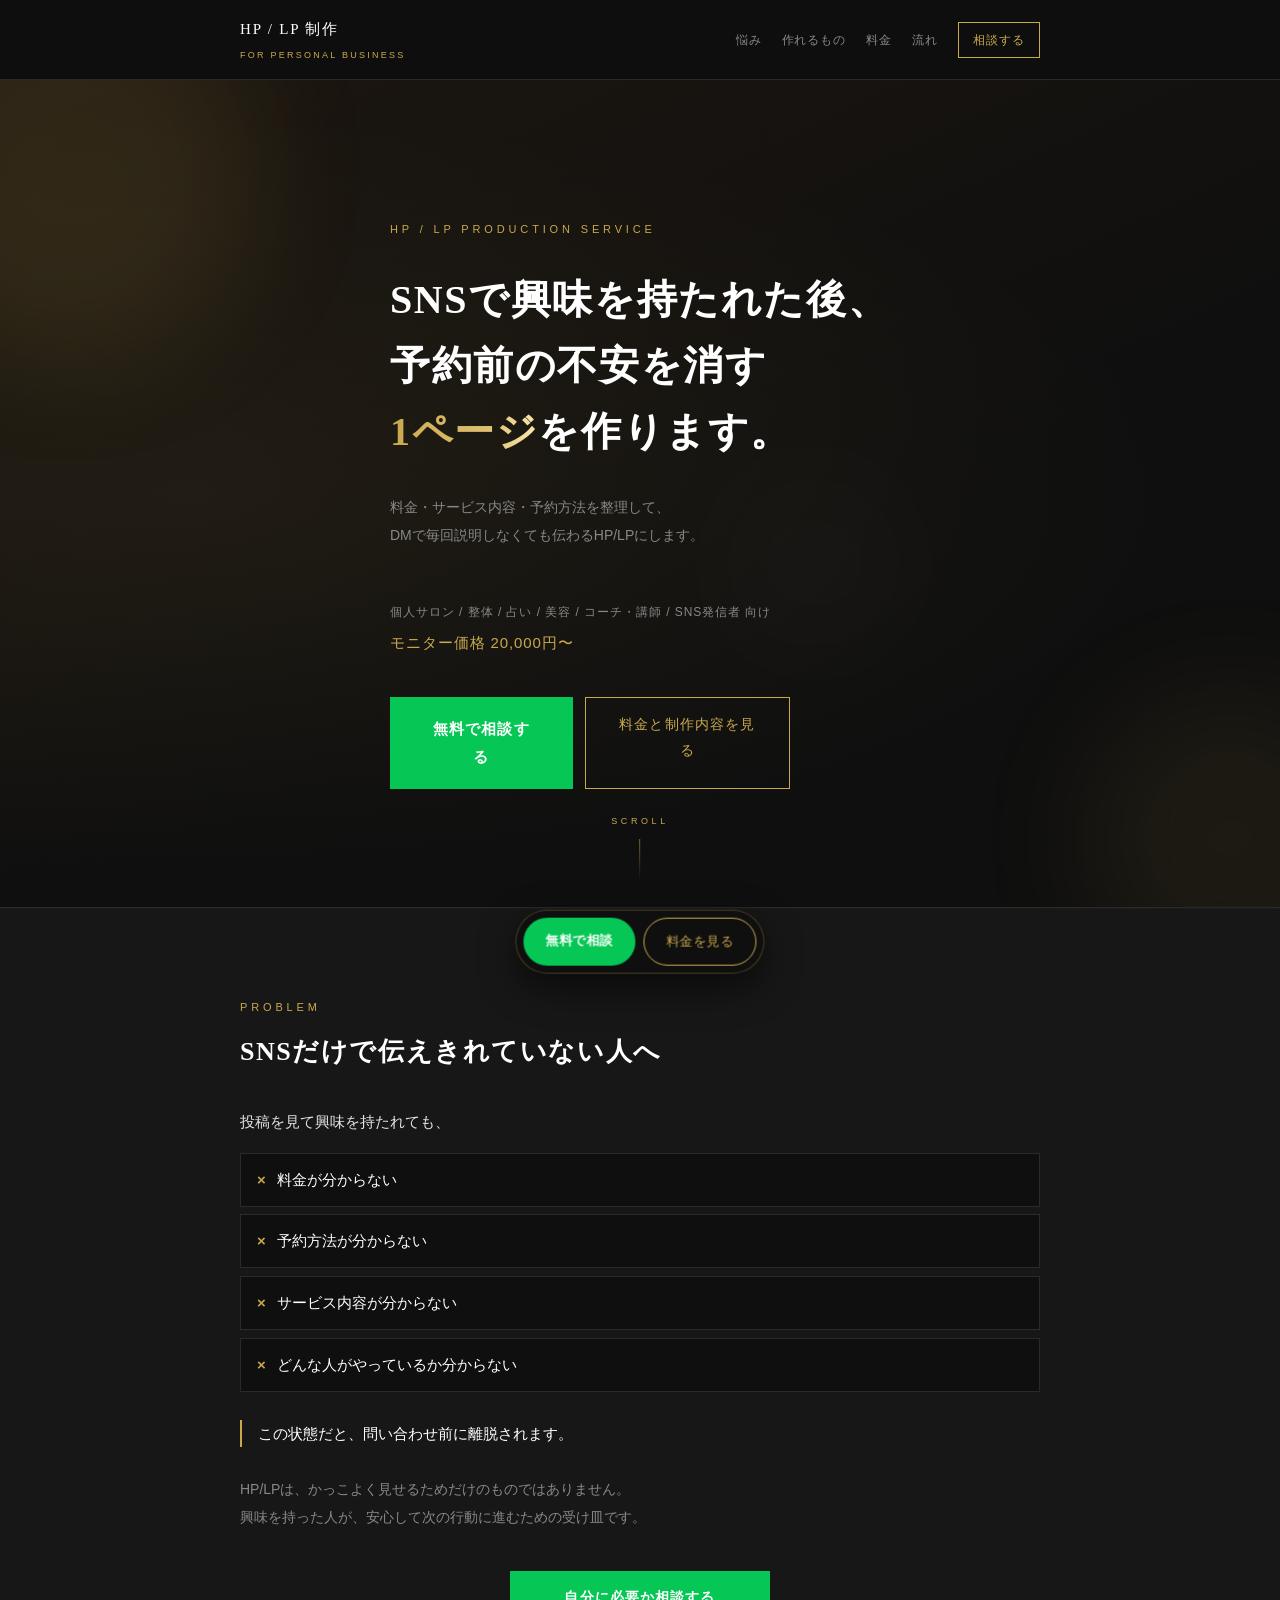
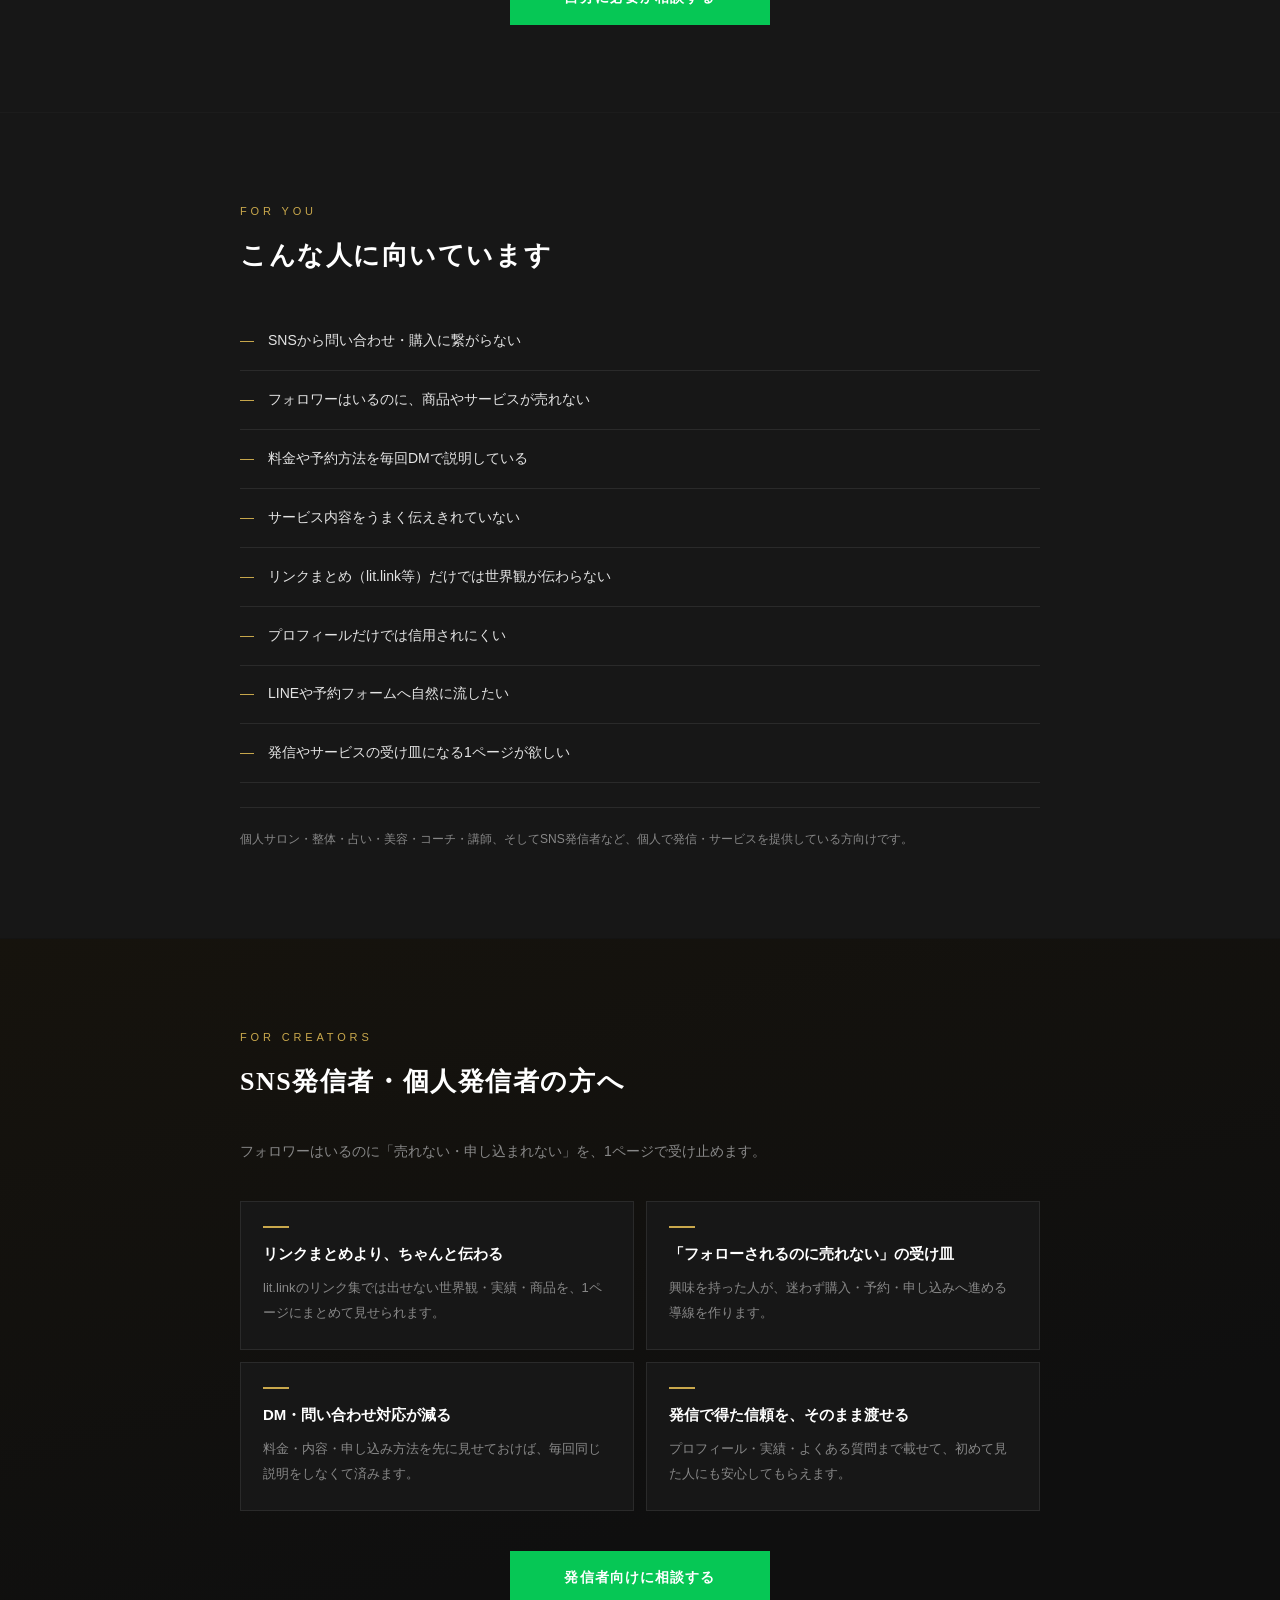
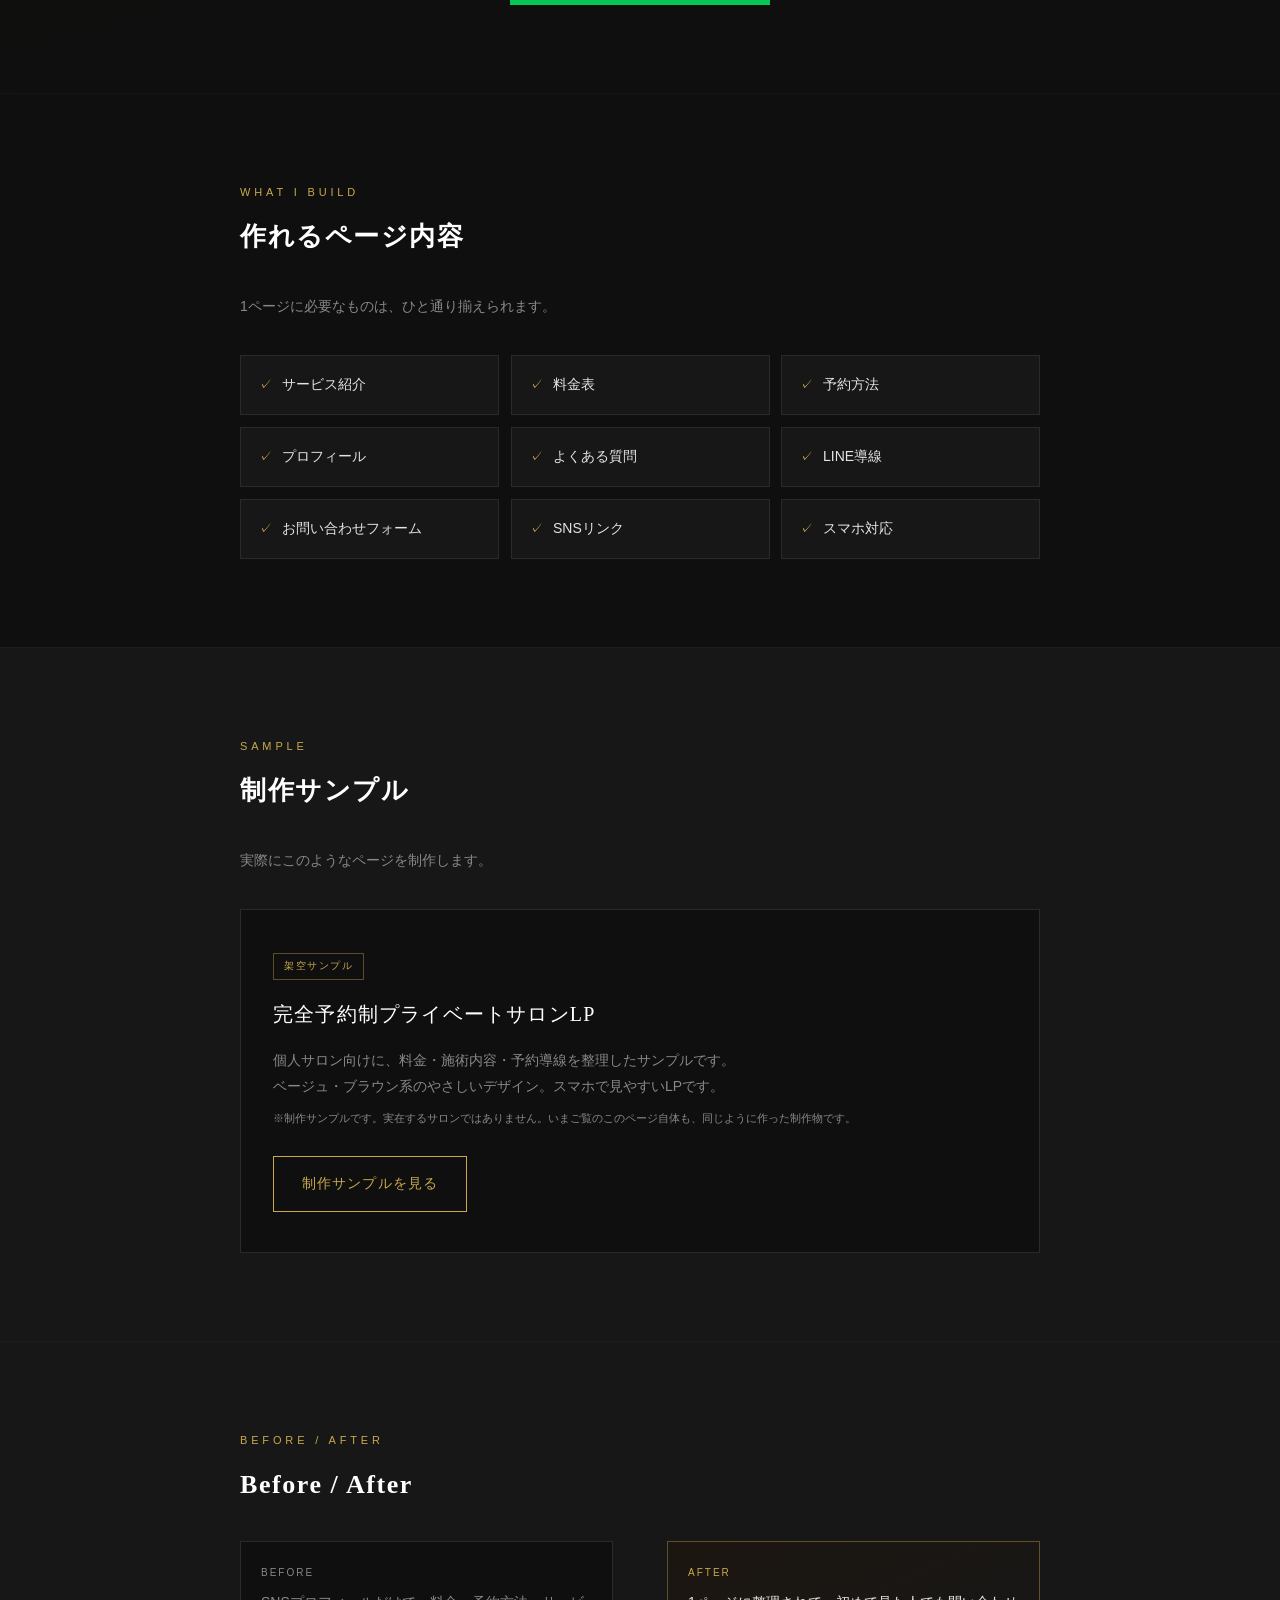
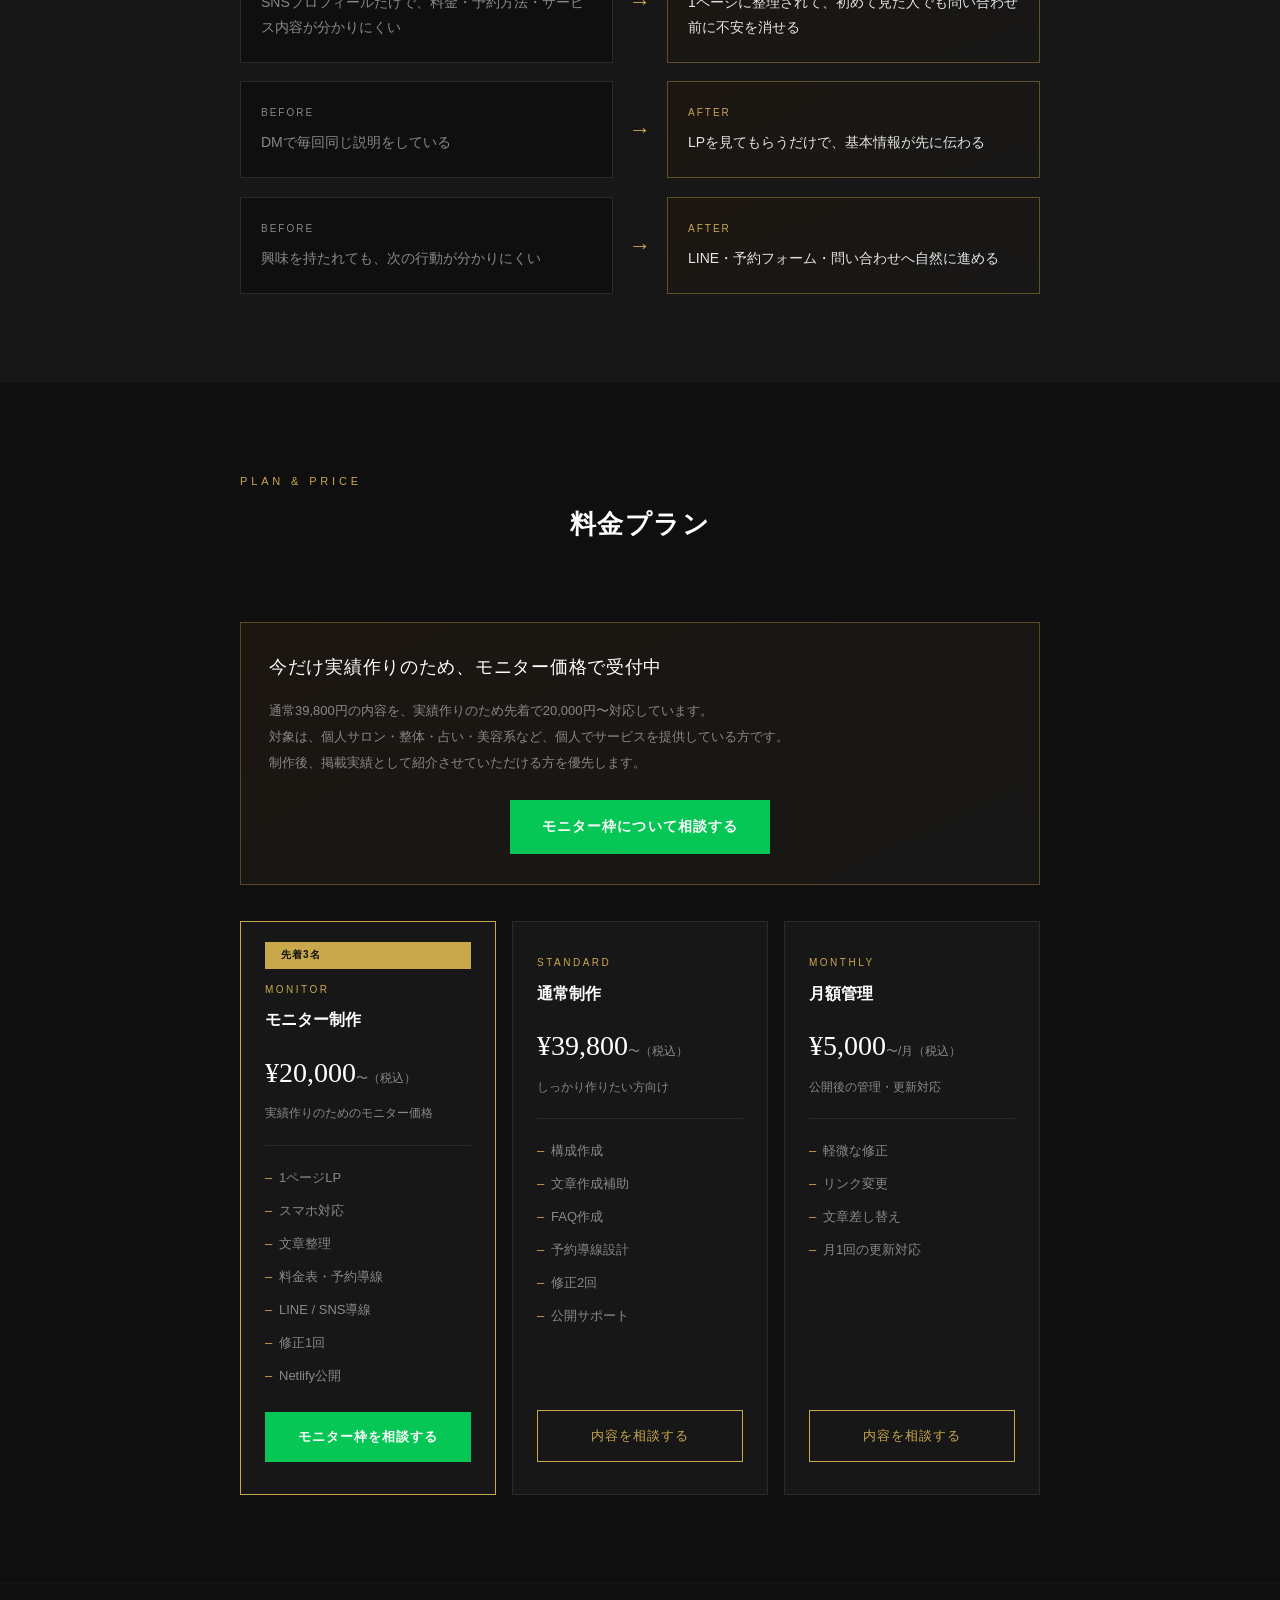
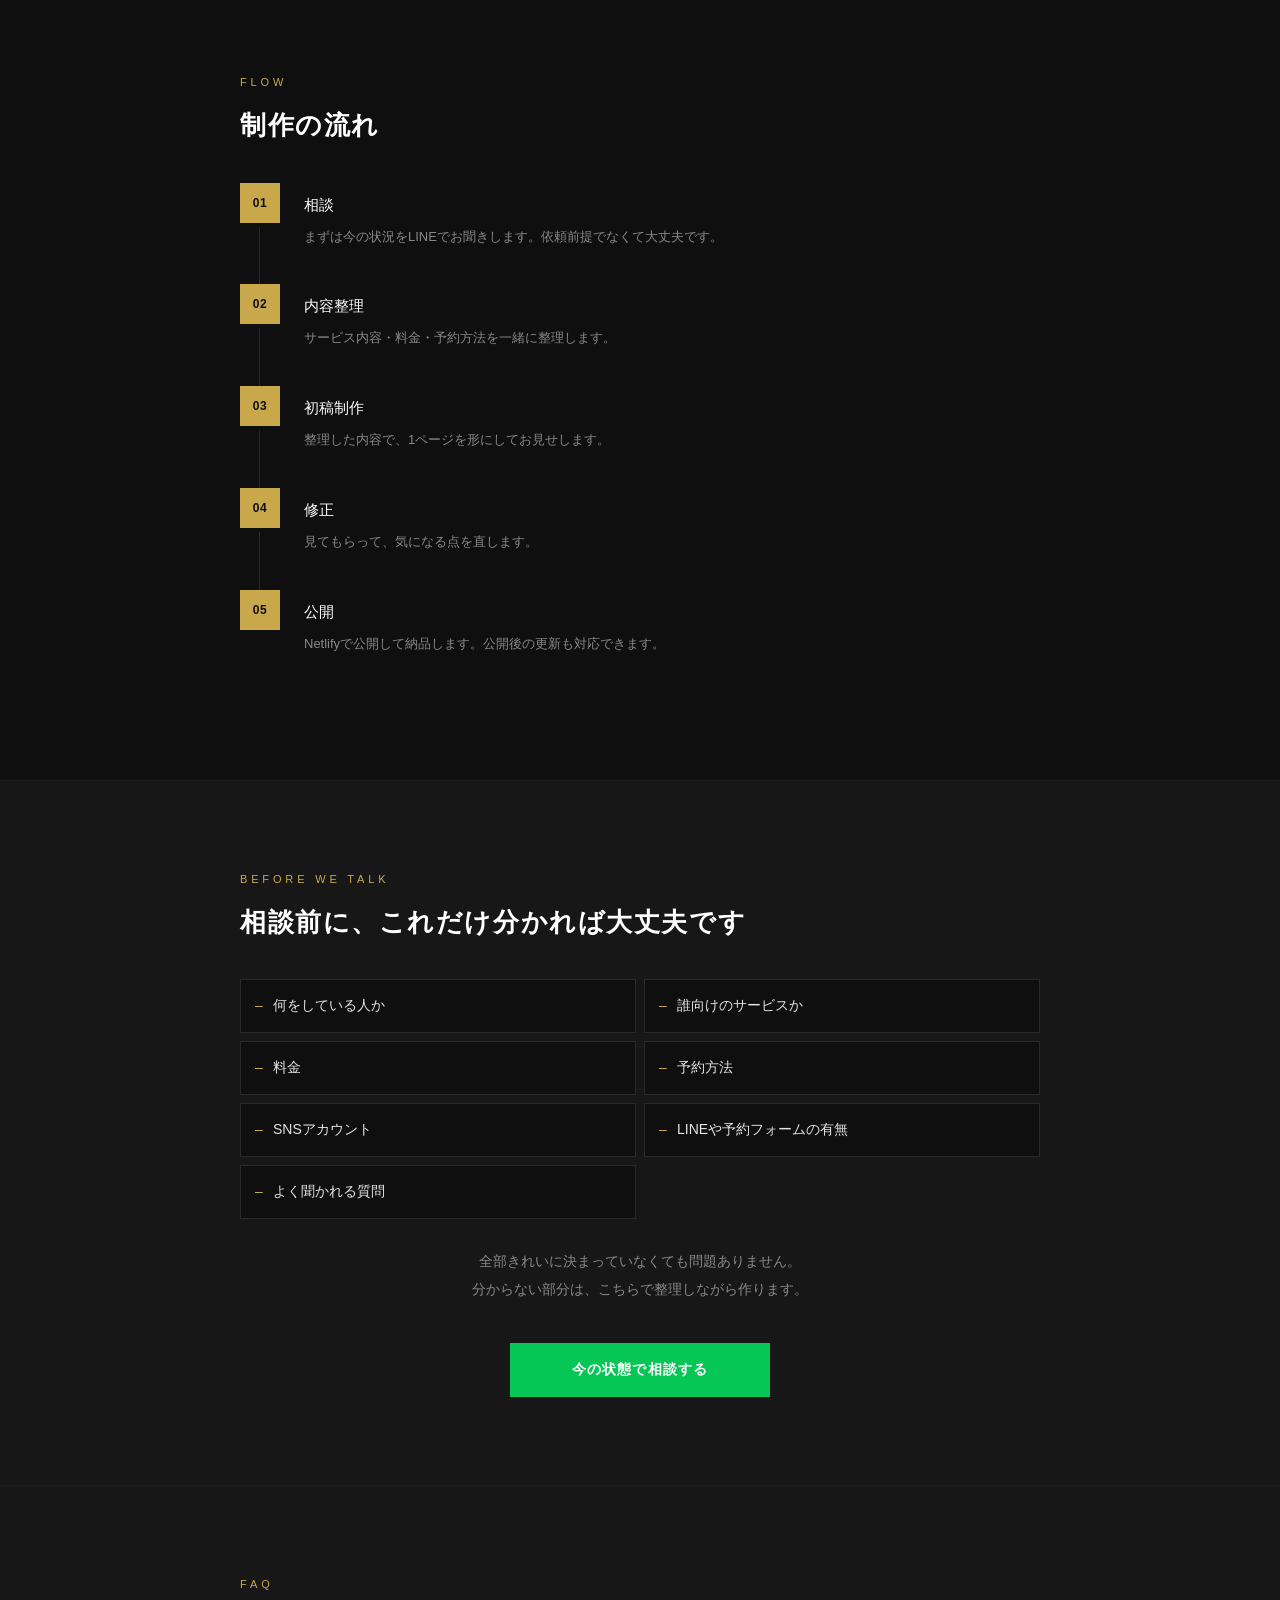
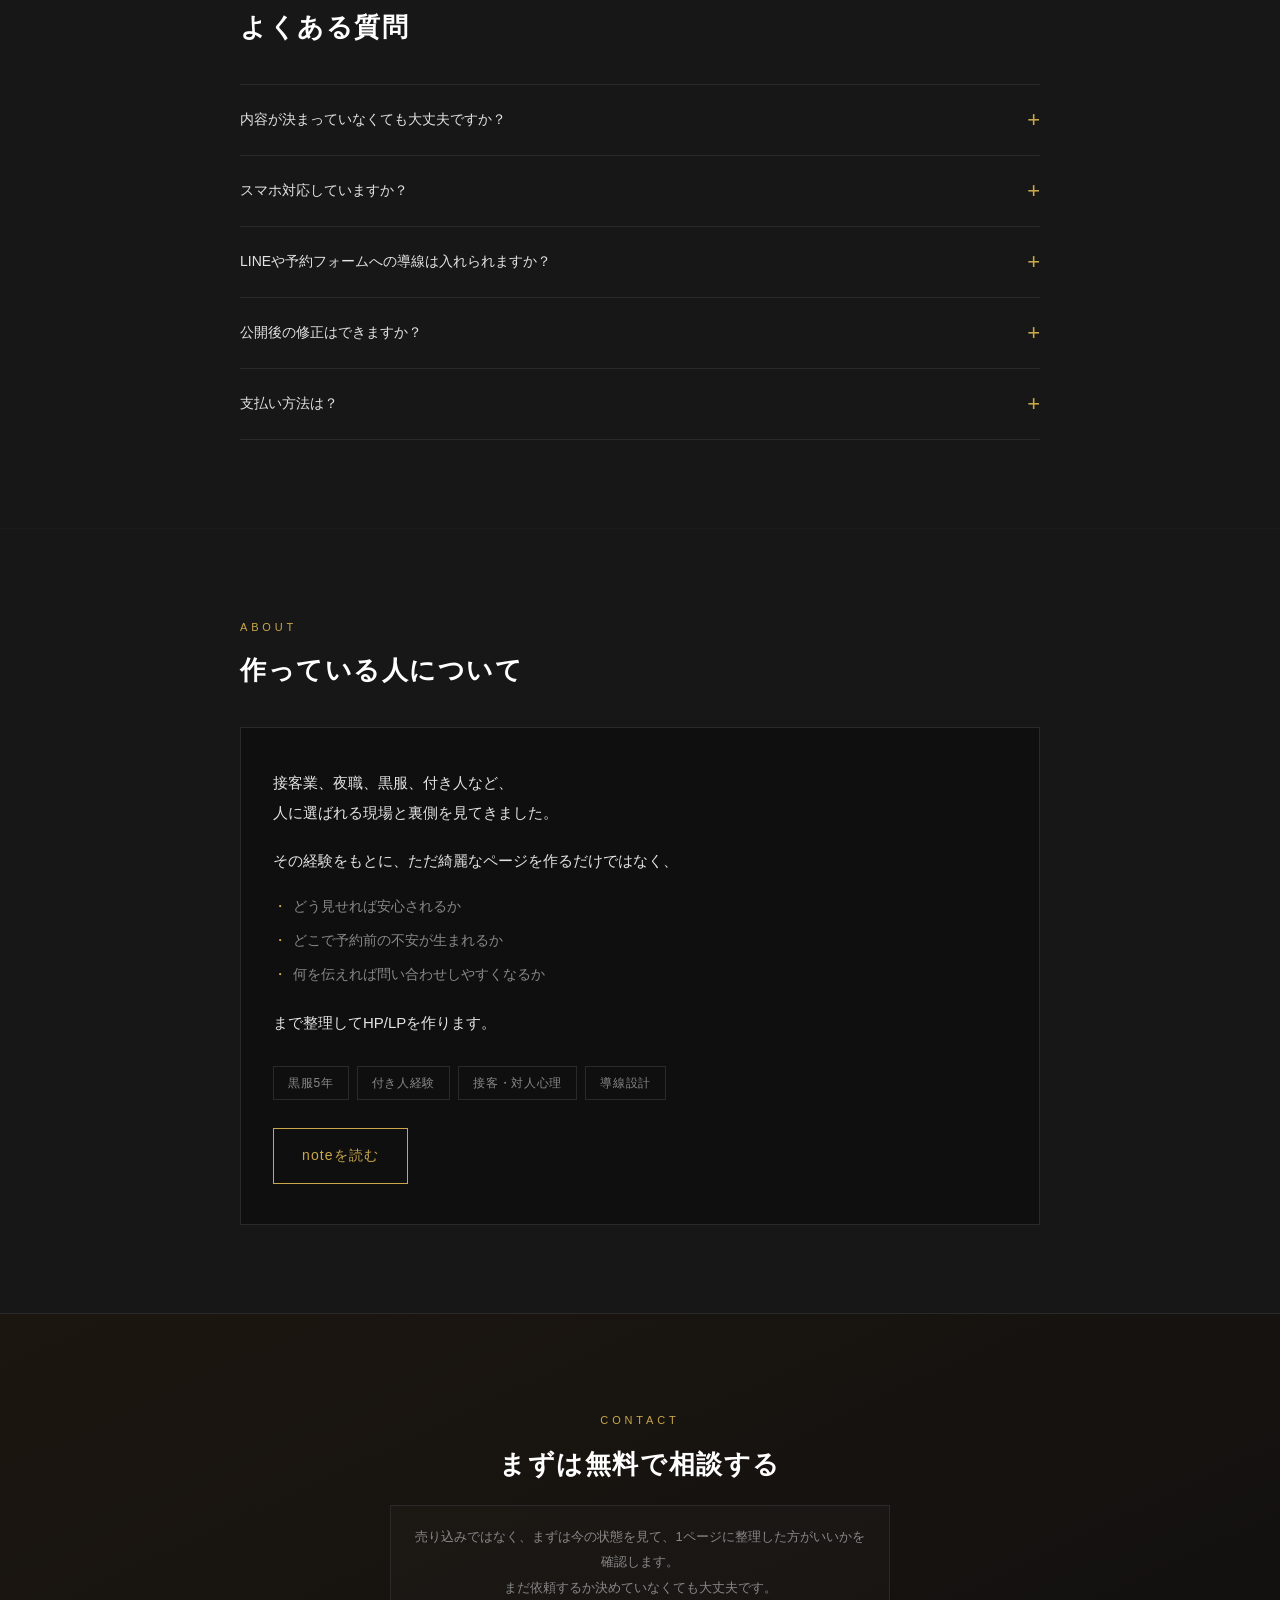
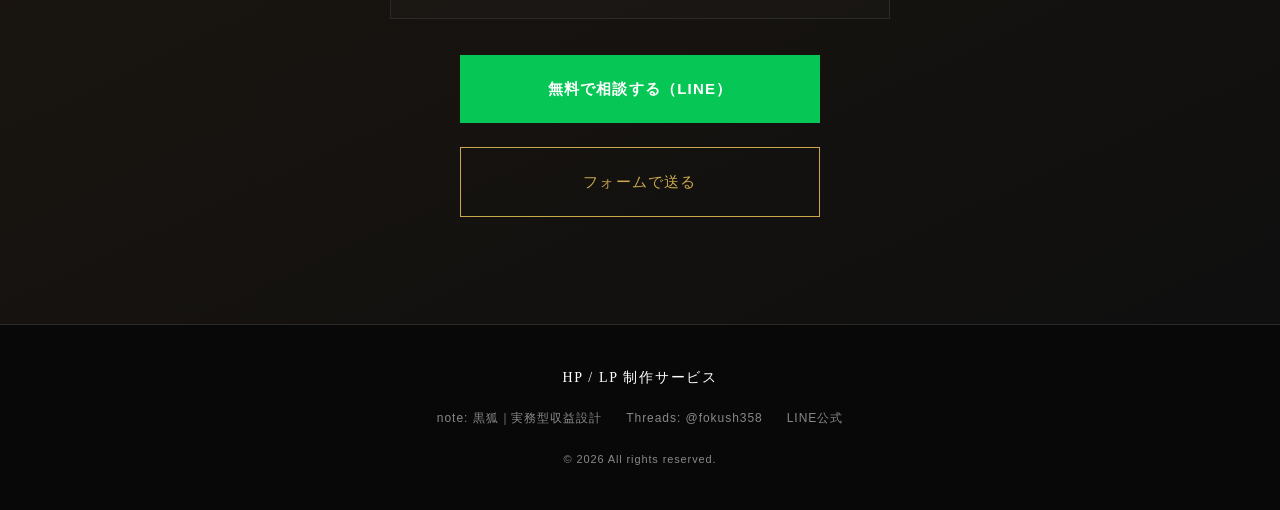
==== commit 980fe5ca: "SNS発信者をターゲットに追加・発信者向けメリットを訴求 - FV業種ラインに コーチ・講師 / SNS発信者 を追加 - 「こんな人に向いています」に発信者の悩み2項目を追加（売れない・リンクまとめ" ====
--- a/index.html
+++ b/index.html
@@ -4,7 +4,7 @@
   <meta charset="UTF-8">
   <meta name="viewport" content="width=device-width, initial-scale=1.0">
   <title>HP/LP制作サービス｜個人サロン・整体・占い・美容系向け</title>
-  <meta name="description" content="SNSで興味を持たれた後、予約前の不安を消す1ページHP/LPを制作。料金・サービス内容・予約方法を整理して、DMで毎回説明しなくても伝わるページに。個人サロン・整体・占い・美容系向け、モニター価格20,000円〜。まずは無料相談から。">
+  <meta name="description" content="SNSで興味を持たれた後、予約前の不安を消す1ページHP/LPを制作。料金・サービス内容・予約方法を整理して、DMで毎回説明しなくても伝わるページに。個人サロン・整体・占い・美容・コーチ・講師・SNS発信者向け、モニター価格20,000円〜。まずは無料相談から。">
 
   <!-- OGP -->
   <meta property="og:title" content="SNSで興味を持たれた後、予約前の不安を消す1ページを作ります">
@@ -59,7 +59,7 @@
       </p>
       <!-- ▼ 補足（対象・価格） -->
       <div class="hero-meta">
-        <span class="hero-meta-target">個人サロン / 整体 / 占い / 美容系向け</span>
+        <span class="hero-meta-target">個人サロン / 整体 / 占い / 美容 / コーチ・講師 / SNS発信者 向け</span>
         <span class="hero-meta-price">モニター価格 20,000円〜</span>
       </div>
       <!-- ▼ メインCTA（1つ目：LINE無料相談 / 2つ目：料金へ） -->
@@ -109,14 +109,49 @@
       <span class="section-label">For You</span>
       <h2 class="section-title">こんな人に向いています</h2>
       <ul class="target-list">
-        <li>SNSから問い合わせに繋がらない</li>
+        <li>SNSから問い合わせ・購入に繋がらない</li>
+        <li>フォロワーはいるのに、商品やサービスが売れない</li>
         <li>料金や予約方法を毎回DMで説明している</li>
         <li>サービス内容をうまく伝えきれていない</li>
+        <li>リンクまとめ（lit.link等）だけでは世界観が伝わらない</li>
         <li>プロフィールだけでは信用されにくい</li>
         <li>LINEや予約フォームへ自然に流したい</li>
-        <li>個人サービス用の受け皿が欲しい</li>
+        <li>発信やサービスの受け皿になる1ページが欲しい</li>
       </ul>
-      <p class="target-note">個人サロン・セラピスト・美容師・整体・占い師など個人サービス向けです。</p>
+      <p class="target-note">個人サロン・整体・占い・美容・コーチ・講師、そしてSNS発信者など、個人で発信・サービスを提供している方向けです。</p>
+    </div>
+  </section>
+
+  <!-- =============================
+       SNS発信者・個人発信者向けメリット
+       ============================= -->
+  <section id="creator">
+    <div class="section-inner">
+      <span class="section-label">For Creators</span>
+      <h2 class="section-title">SNS発信者・個人発信者の方へ</h2>
+      <p class="section-desc">フォロワーはいるのに「売れない・申し込まれない」を、1ページで受け止めます。</p>
+      <div class="benefit-list">
+        <div class="benefit-item">
+          <div class="benefit-title">リンクまとめより、ちゃんと伝わる</div>
+          <p class="benefit-desc">lit.linkのリンク集では出せない世界観・実績・商品を、1ページにまとめて見せられます。</p>
+        </div>
+        <div class="benefit-item">
+          <div class="benefit-title">「フォローされるのに売れない」の受け皿</div>
+          <p class="benefit-desc">興味を持った人が、迷わず購入・予約・申し込みへ進める導線を作ります。</p>
+        </div>
+        <div class="benefit-item">
+          <div class="benefit-title">DM・問い合わせ対応が減る</div>
+          <p class="benefit-desc">料金・内容・申し込み方法を先に見せておけば、毎回同じ説明をしなくて済みます。</p>
+        </div>
+        <div class="benefit-item">
+          <div class="benefit-title">発信で得た信頼を、そのまま渡せる</div>
+          <p class="benefit-desc">プロフィール・実績・よくある質問まで載せて、初めて見た人にも安心してもらえます。</p>
+        </div>
+      </div>
+      <!-- ▼ 相談CTA（LINE） -->
+      <div class="section-cta">
+        <a href="https://lin.ee/uL7b9nwP" class="btn btn-line" target="_blank" rel="noopener noreferrer">発信者向けに相談する</a>
+      </div>
     </div>
   </section>
 
--- a/style.css
+++ b/style.css
@@ -1577,6 +1577,54 @@
   line-height: 2;
 }
 
+/* --- SNS発信者・個人発信者向けメリット --- */
+#creator {
+  background: linear-gradient(165deg, #16130d, var(--color-bg) 70%);
+}
+.benefit-list {
+  display: grid;
+  grid-template-columns: 1fr;
+  gap: 12px;
+}
+@media (min-width: 600px) {
+  .benefit-list {
+    grid-template-columns: 1fr 1fr;
+  }
+}
+.benefit-item {
+  border: 1px solid var(--color-border);
+  background: var(--color-surface);
+  padding: 24px 22px;
+  transition: border-color 0.3s ease,
+              transform 0.4s cubic-bezier(0.22, 1, 0.36, 1);
+}
+.benefit-item::before {
+  content: '';
+  display: block;
+  width: 26px;
+  height: 2px;
+  background: var(--color-gold);
+  margin-bottom: 14px;
+}
+.benefit-title {
+  font-size: 15px;
+  color: var(--color-white);
+  font-weight: bold;
+  line-height: 1.6;
+  margin-bottom: 10px;
+}
+.benefit-desc {
+  font-size: 13px;
+  color: var(--color-text-muted);
+  line-height: 1.9;
+}
+@media (hover: hover) {
+  .benefit-item:hover {
+    border-color: rgba(201, 168, 76, 0.4);
+    transform: translateY(-3px);
+  }
+}
+
 /* --- 4. 作れるページ内容 --- */
 #contents {
   background: var(--color-bg);
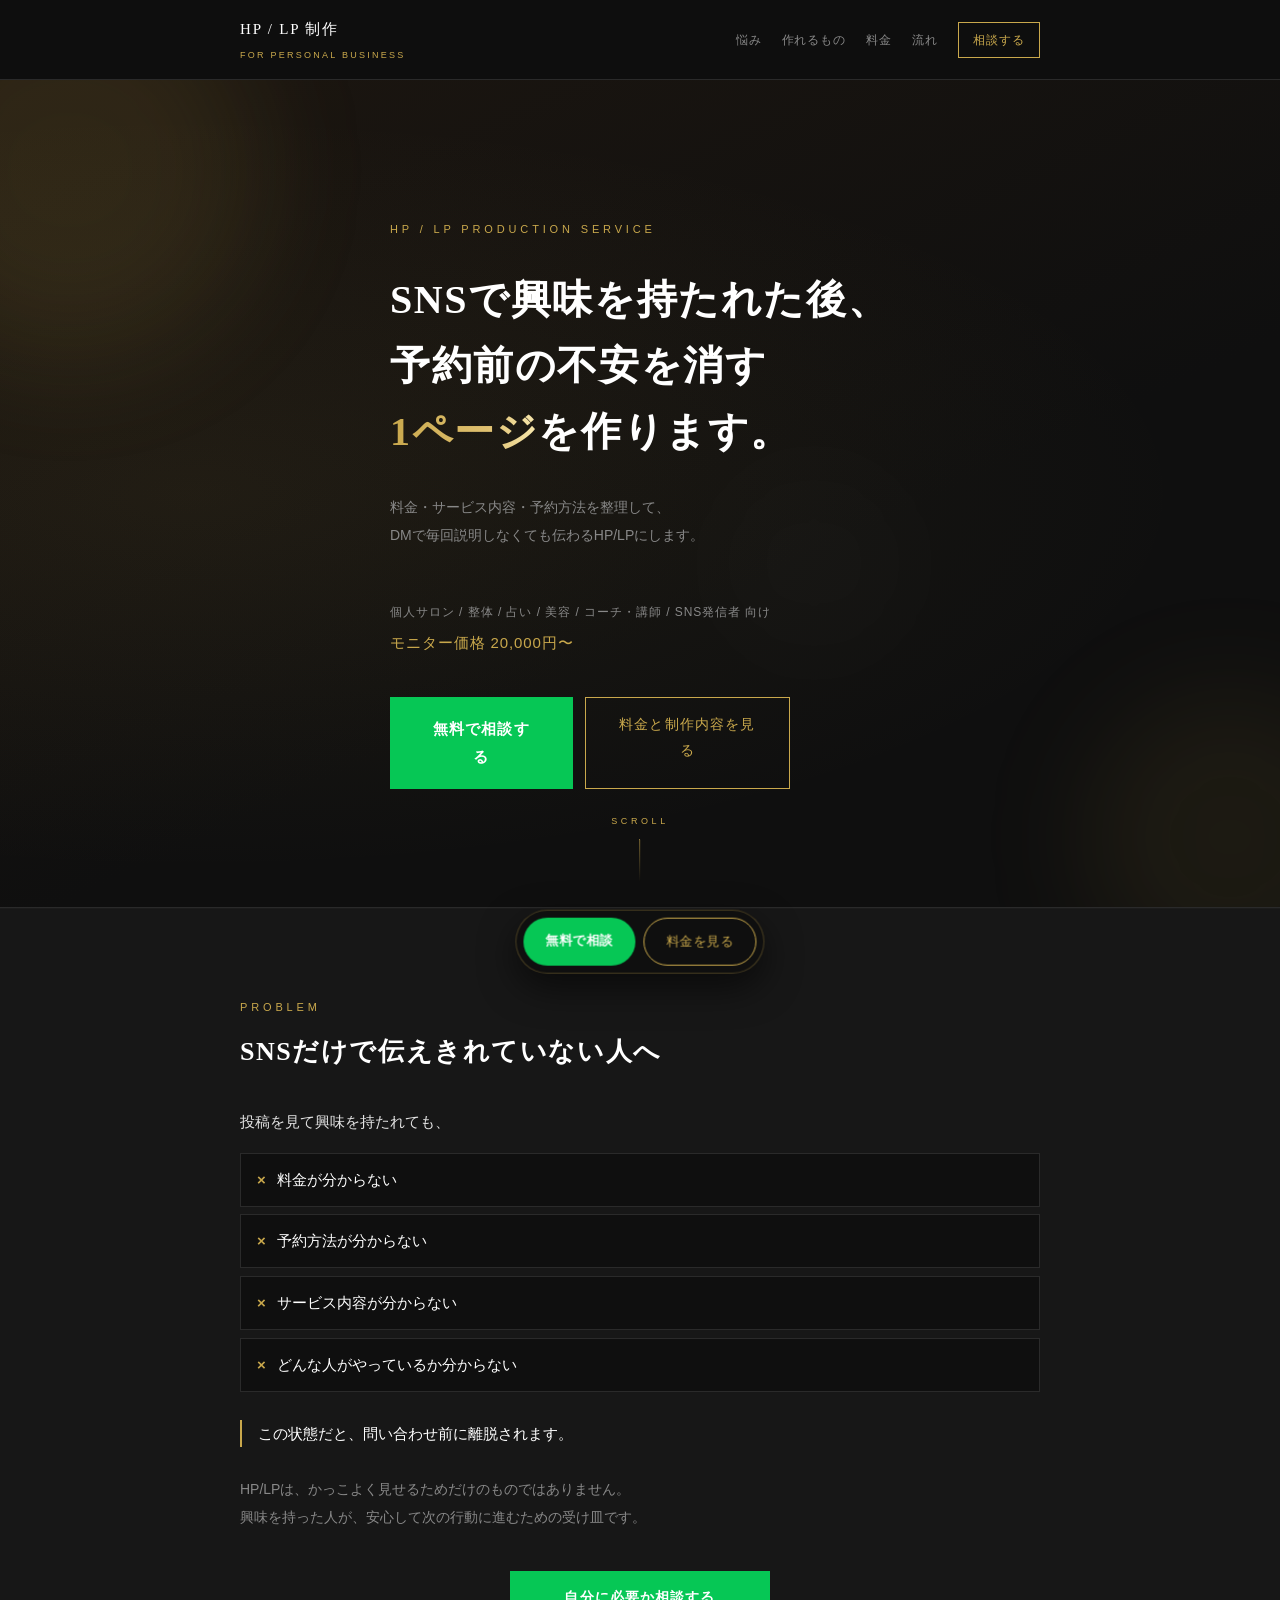
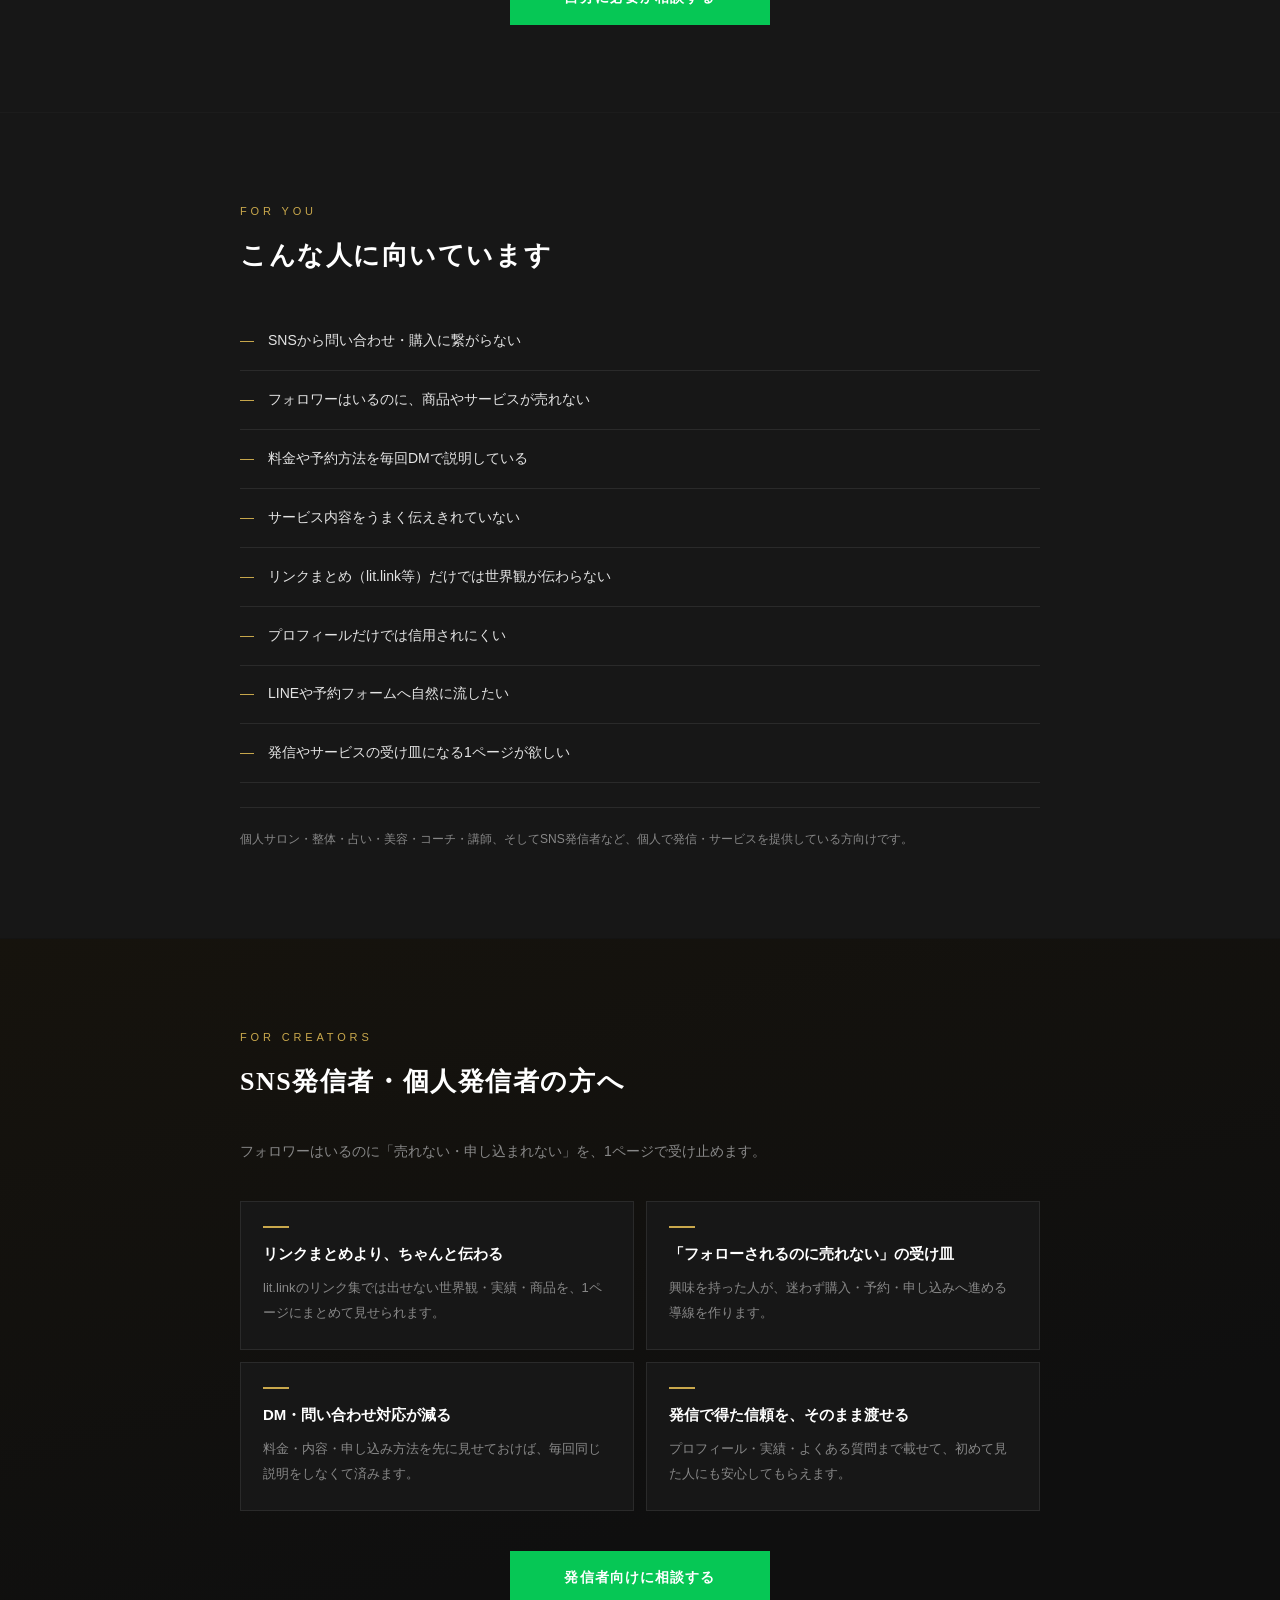
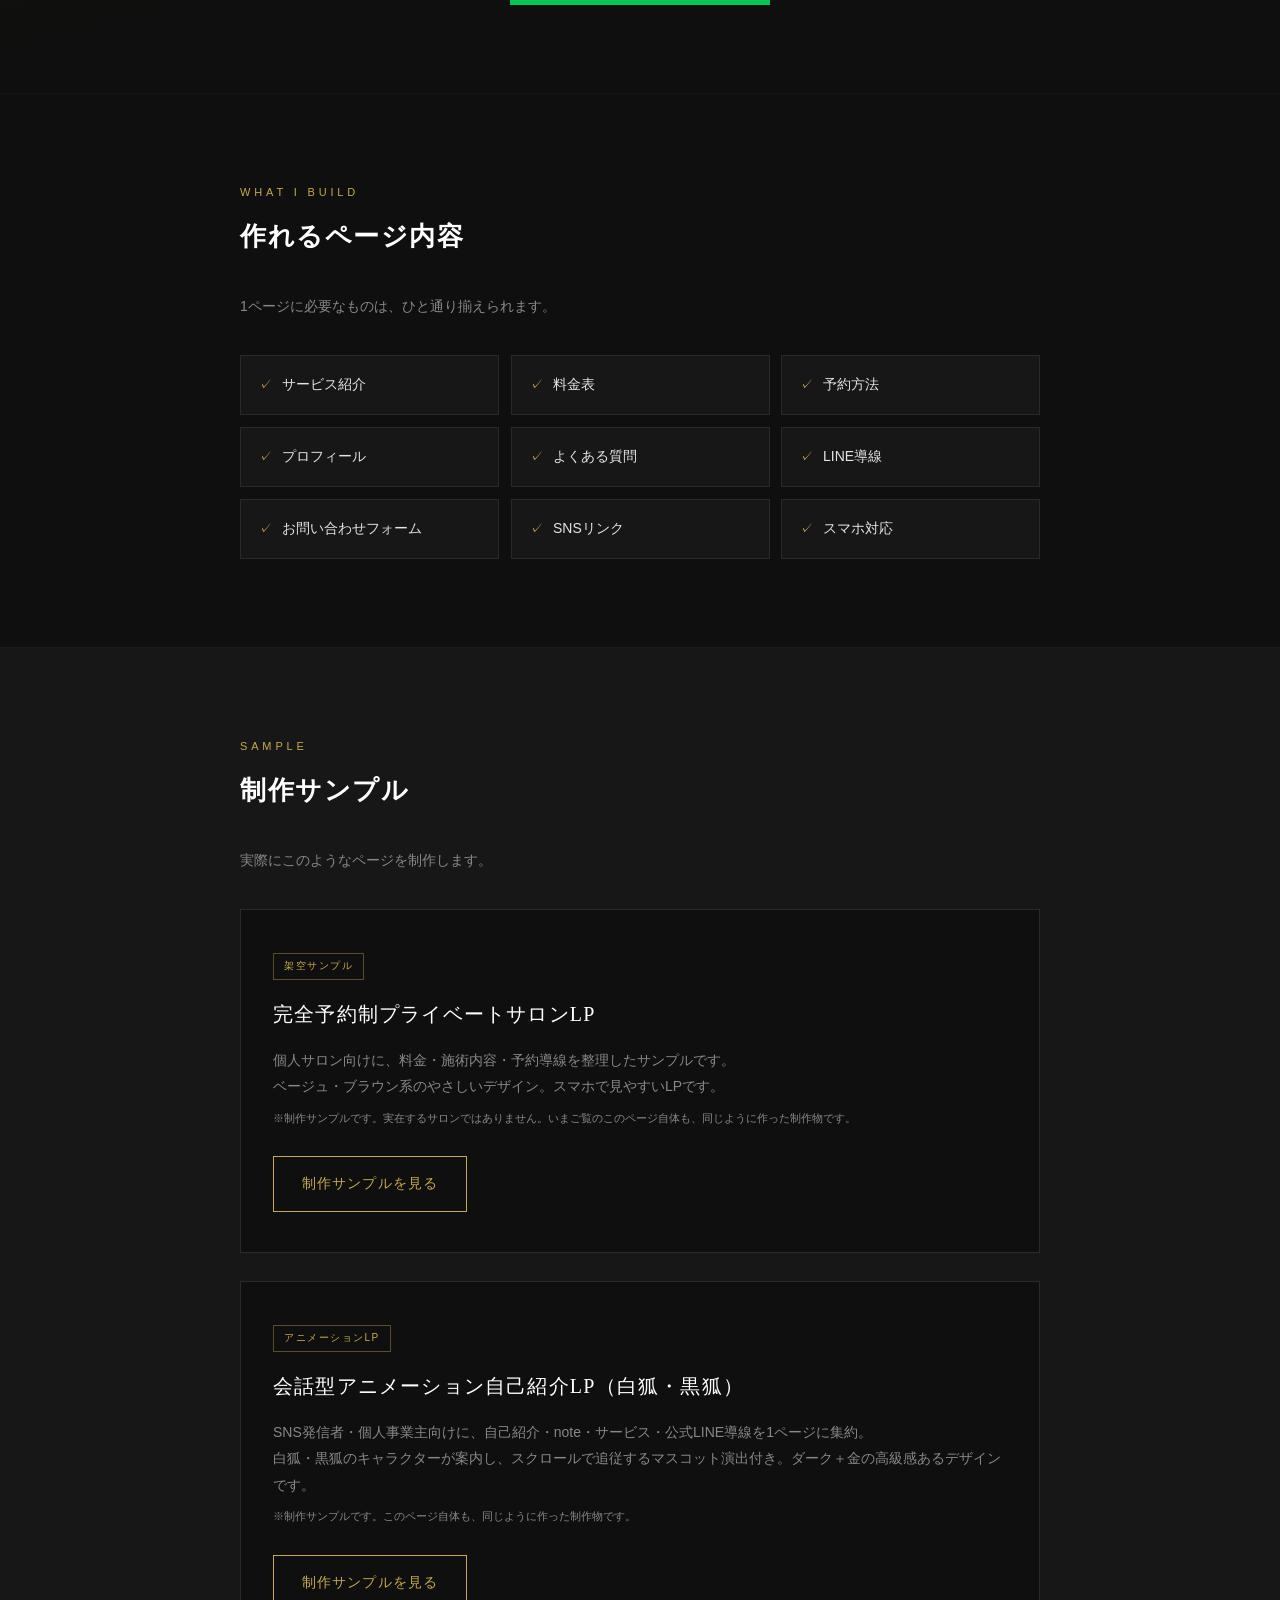
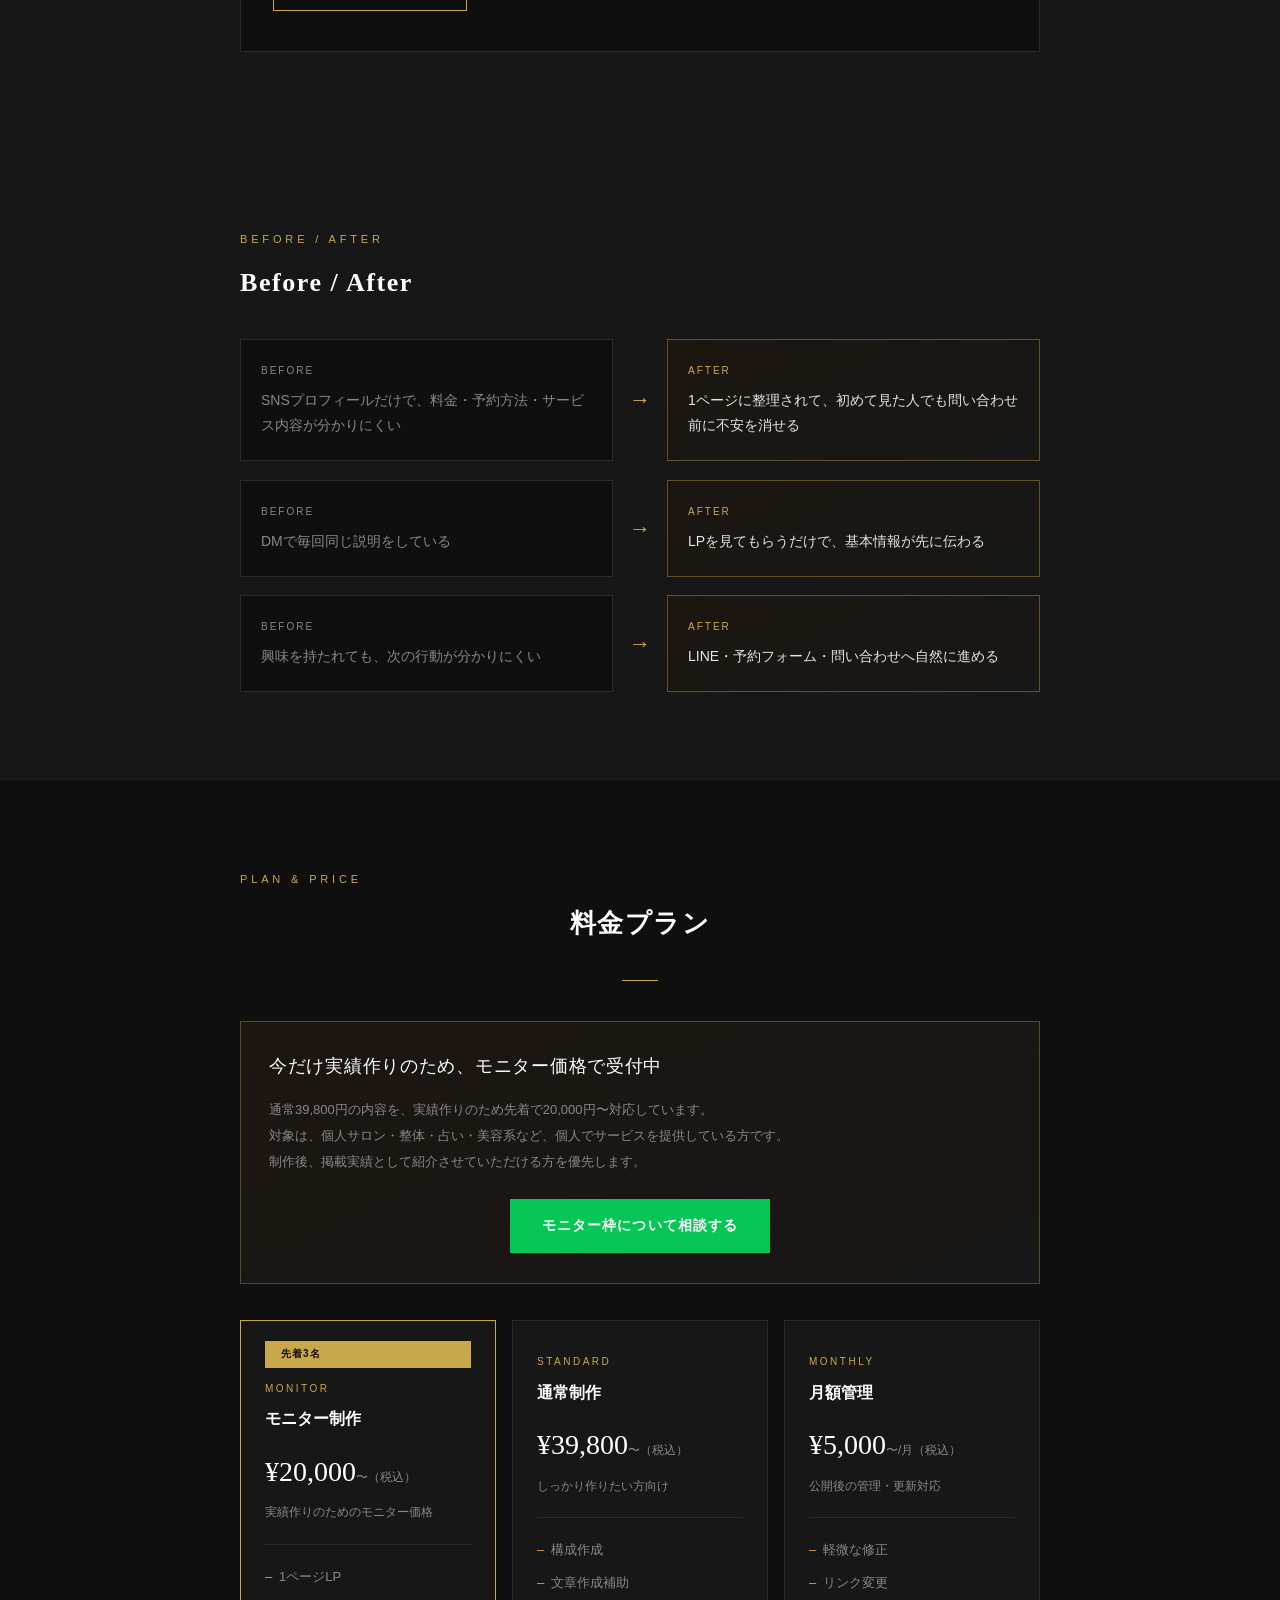
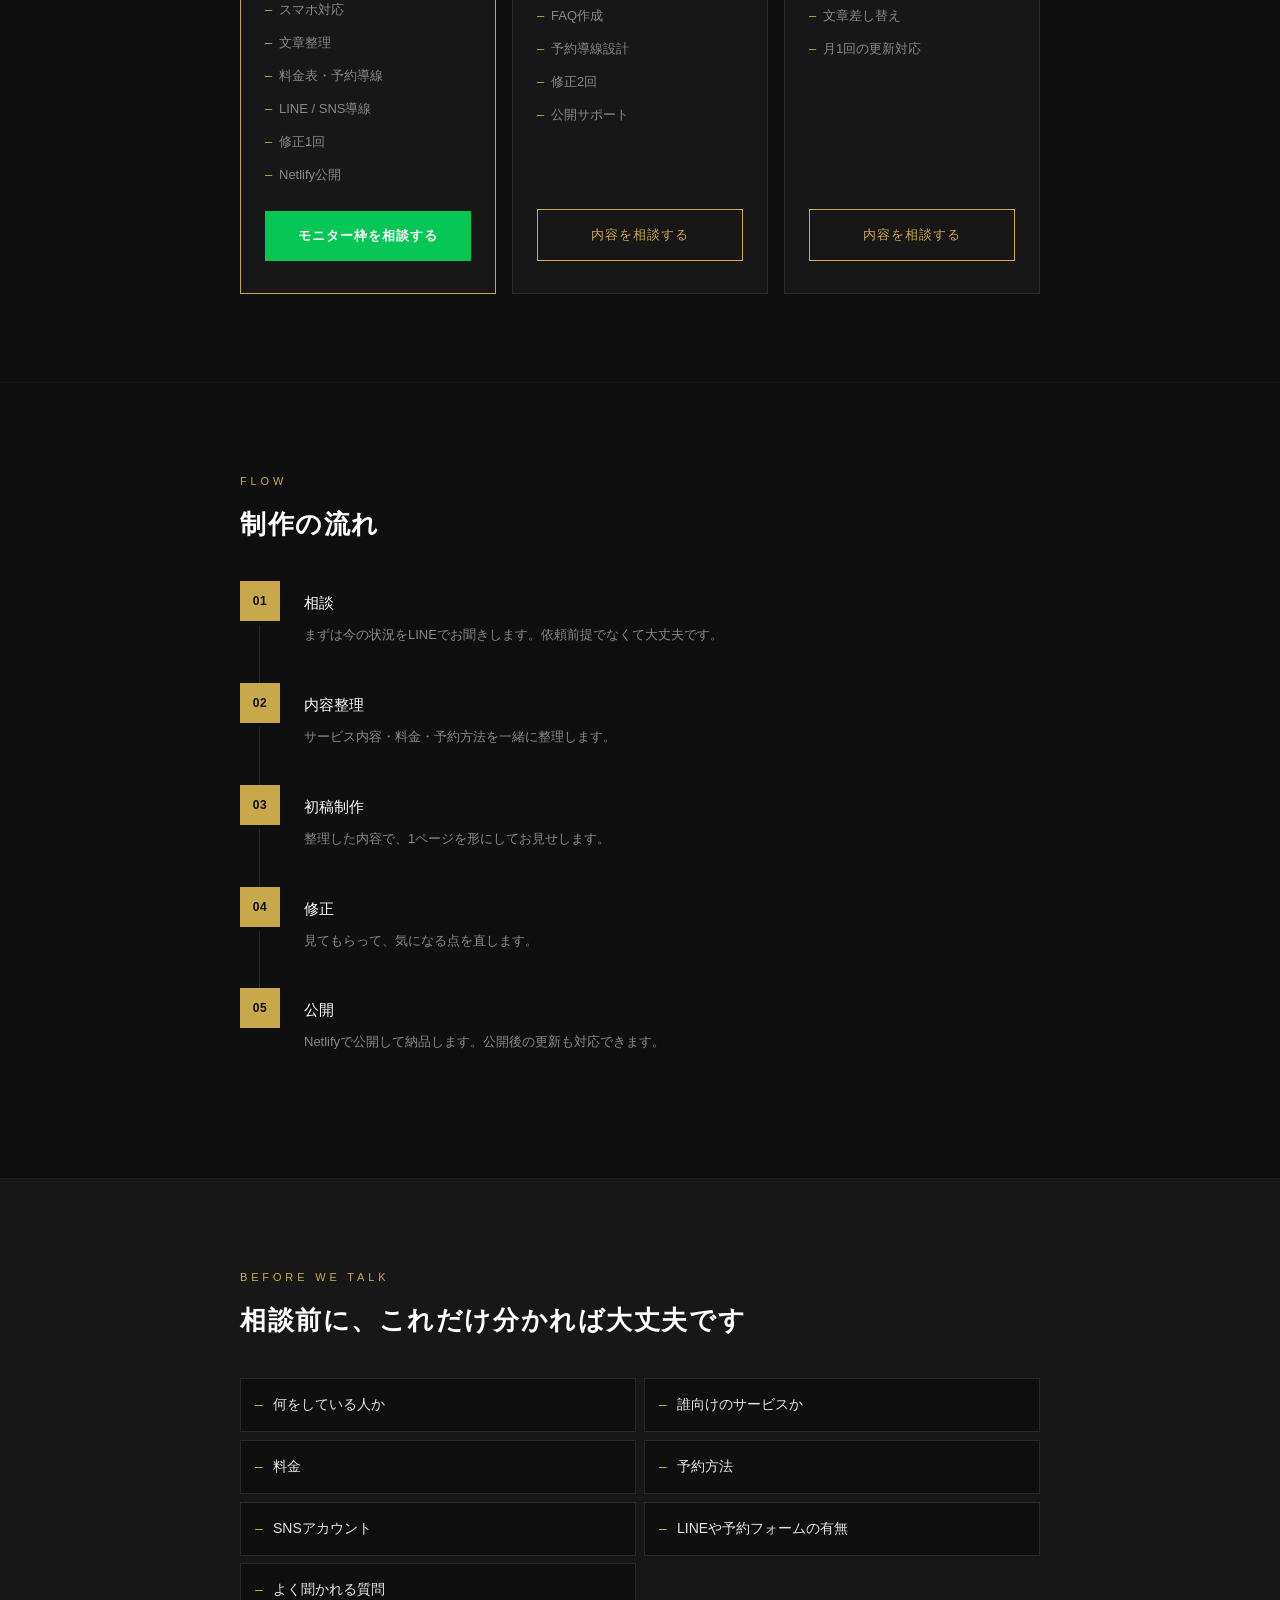
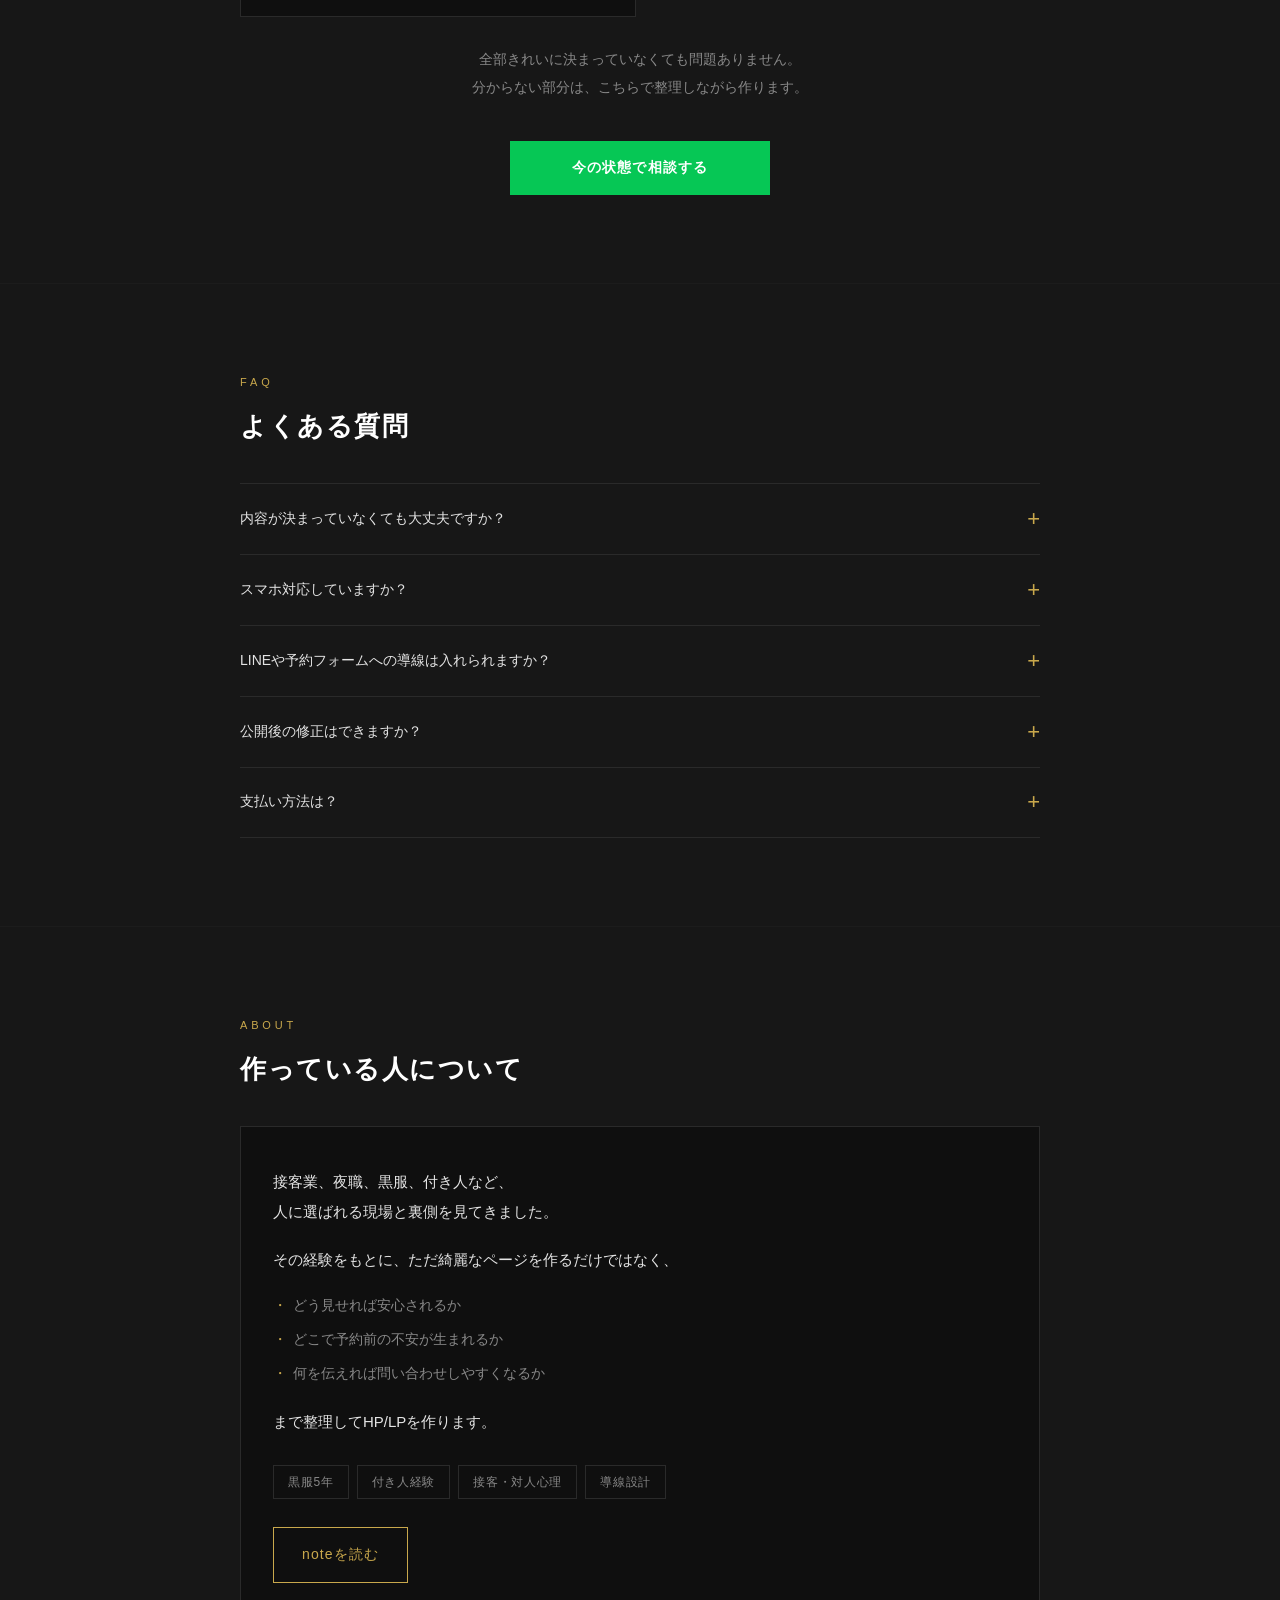
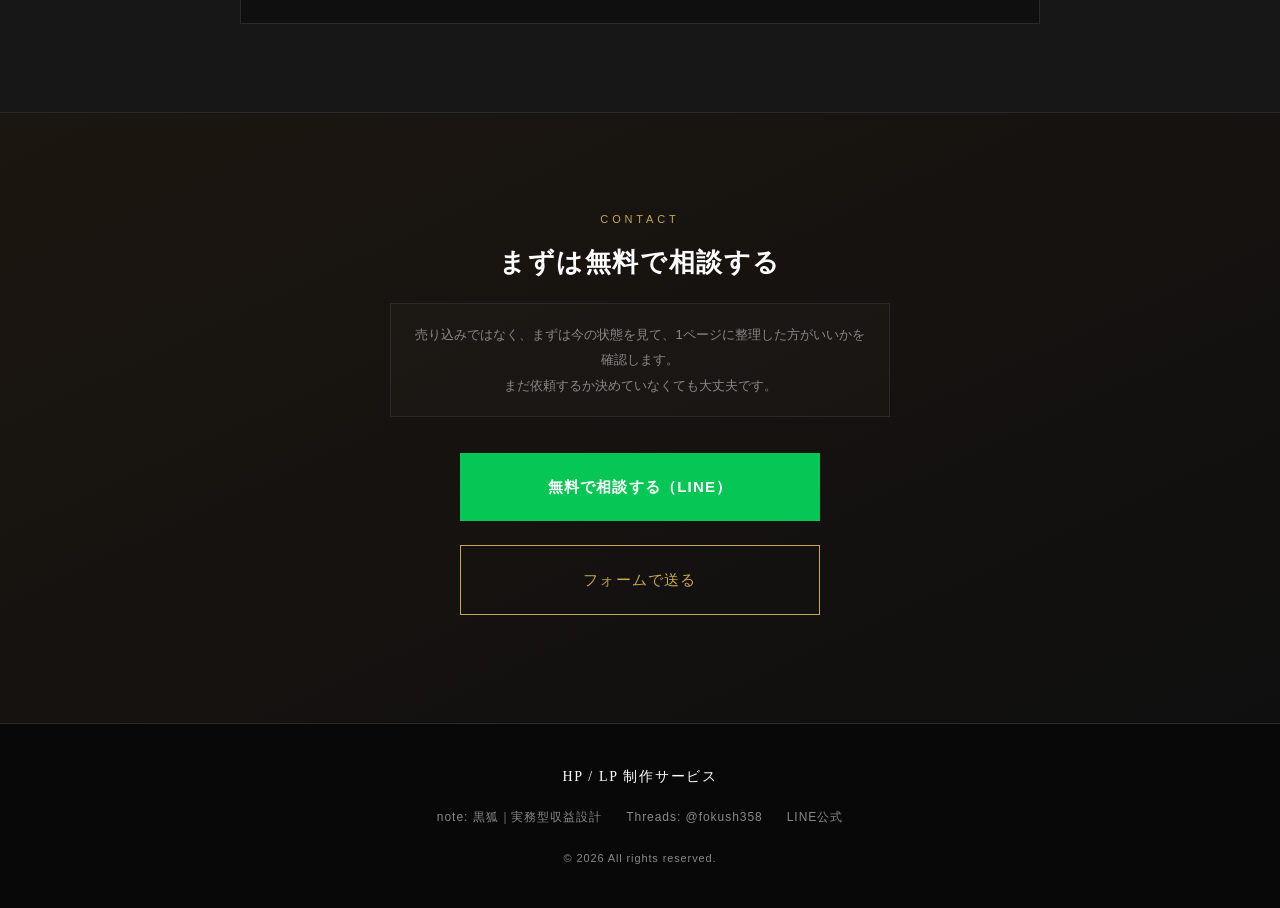
==== commit a74f45dc: "制作サンプルに会話型アニメーションLP（白狐・黒狐）を追加 fox-lp.netlify.app へのサンプルカードを#sampleに追加。複数カードの余白も調整。  Co-Authored-By: " ====
--- a/index.html
+++ b/index.html
@@ -197,6 +197,19 @@
         <p class="sample-note">※制作サンプルです。実在するサロンではありません。いまご覧のこのページ自体も、同じように作った制作物です。</p>
         <!-- ▼ サンプルLPリンク（./sample-salon-lp/ を差し替え） -->
         <a href="./sample-salon-lp/" class="btn btn-outline-gold" target="_blank" rel="noopener noreferrer">制作サンプルを見る</a>
+      </div>
+
+      <!-- サンプルカード（会話型アニメーションLP／白狐・黒狐） -->
+      <div class="sample-card">
+        <div class="sample-tag">アニメーションLP</div>
+        <div class="sample-name">会話型アニメーション自己紹介LP（白狐・黒狐）</div>
+        <p class="sample-desc">
+          SNS発信者・個人事業主向けに、自己紹介・note・サービス・公式LINE導線を1ページに集約。<br>
+          白狐・黒狐のキャラクターが案内し、スクロールで追従するマスコット演出付き。ダーク＋金の高級感あるデザインです。
+        </p>
+        <p class="sample-note">※制作サンプルです。このページ自体も、同じように作った制作物です。</p>
+        <!-- ▼ サンプルLPリンク（公開URL） -->
+        <a href="https://fox-lp.netlify.app/" class="btn btn-outline-gold" target="_blank" rel="noopener noreferrer">制作サンプルを見る</a>
       </div>
     </div>
   </section>
--- a/style.css
+++ b/style.css
@@ -419,6 +419,8 @@
   background: var(--color-bg);
   position: relative;
 }
+/* サンプルカードを複数並べたときの余白 */
+.sample-card + .sample-card { margin-top: 28px; }
 
 .sample-tag {
   display: inline-block;
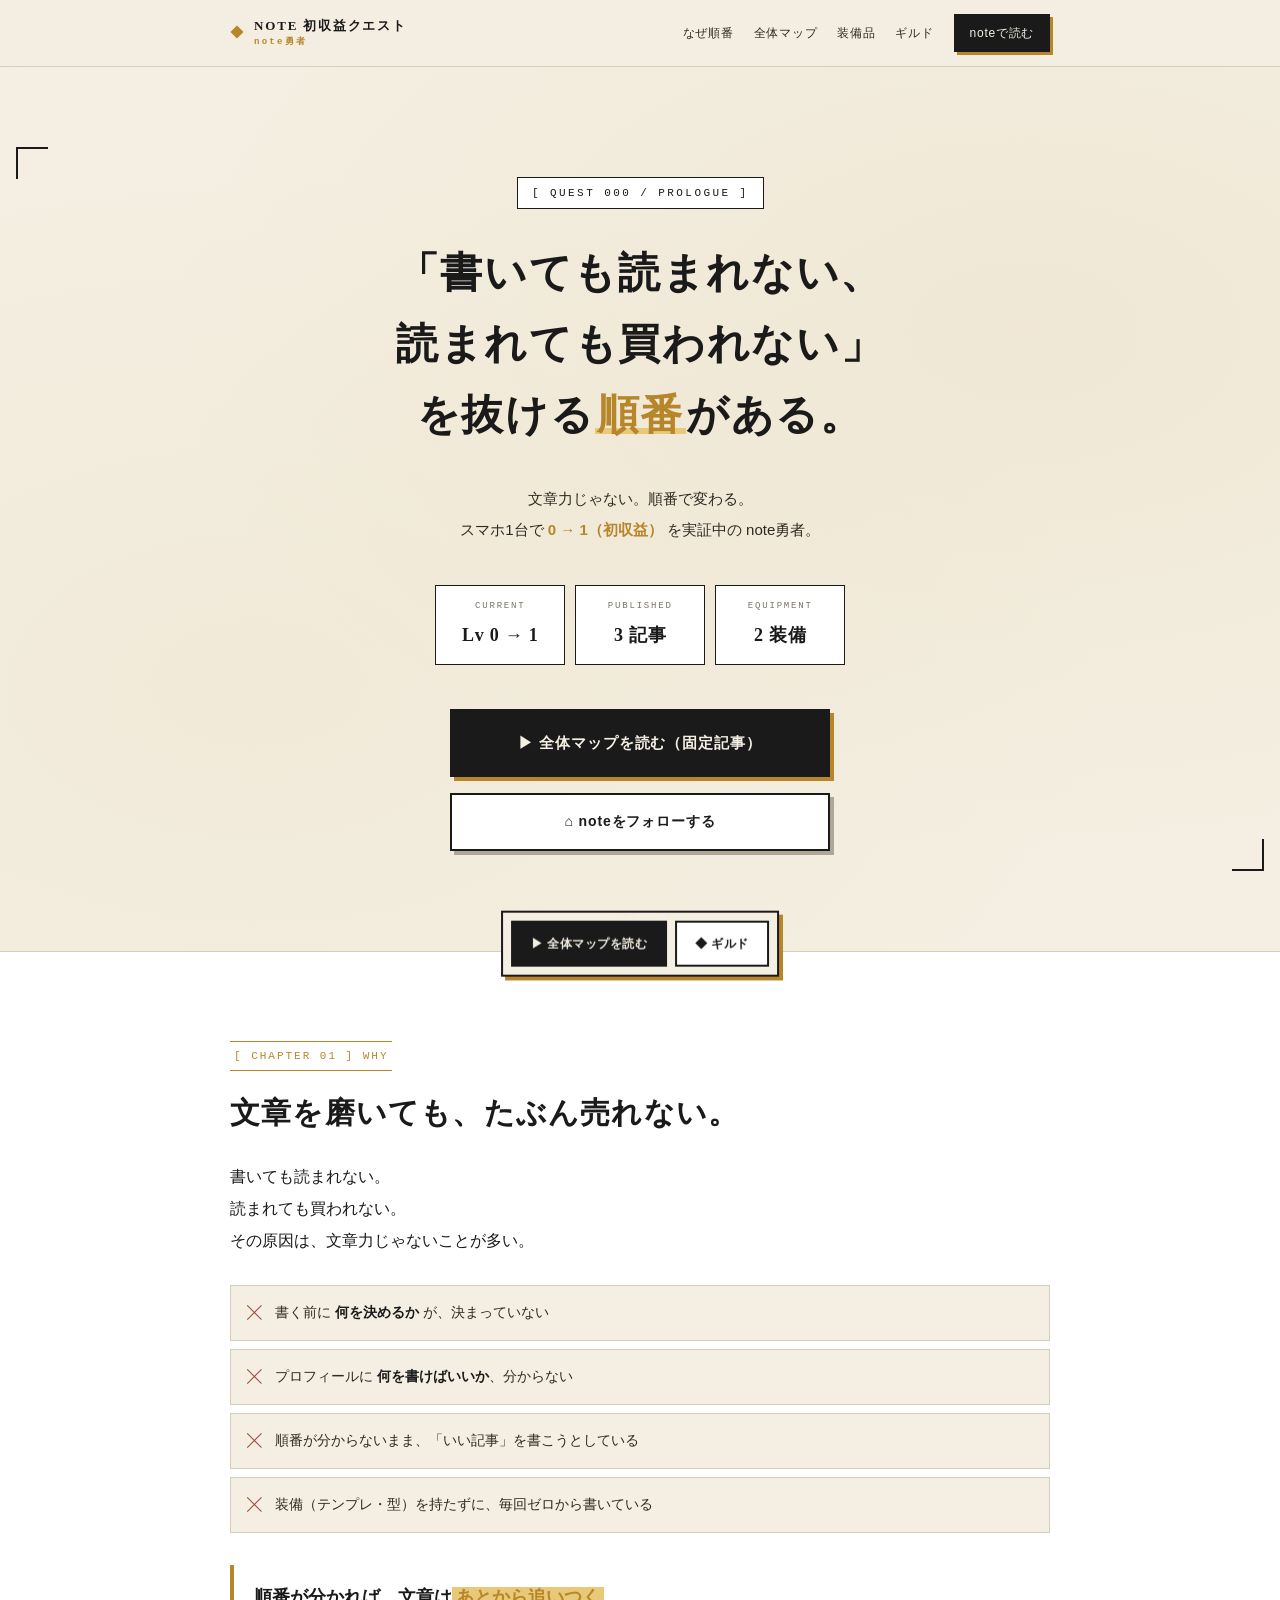
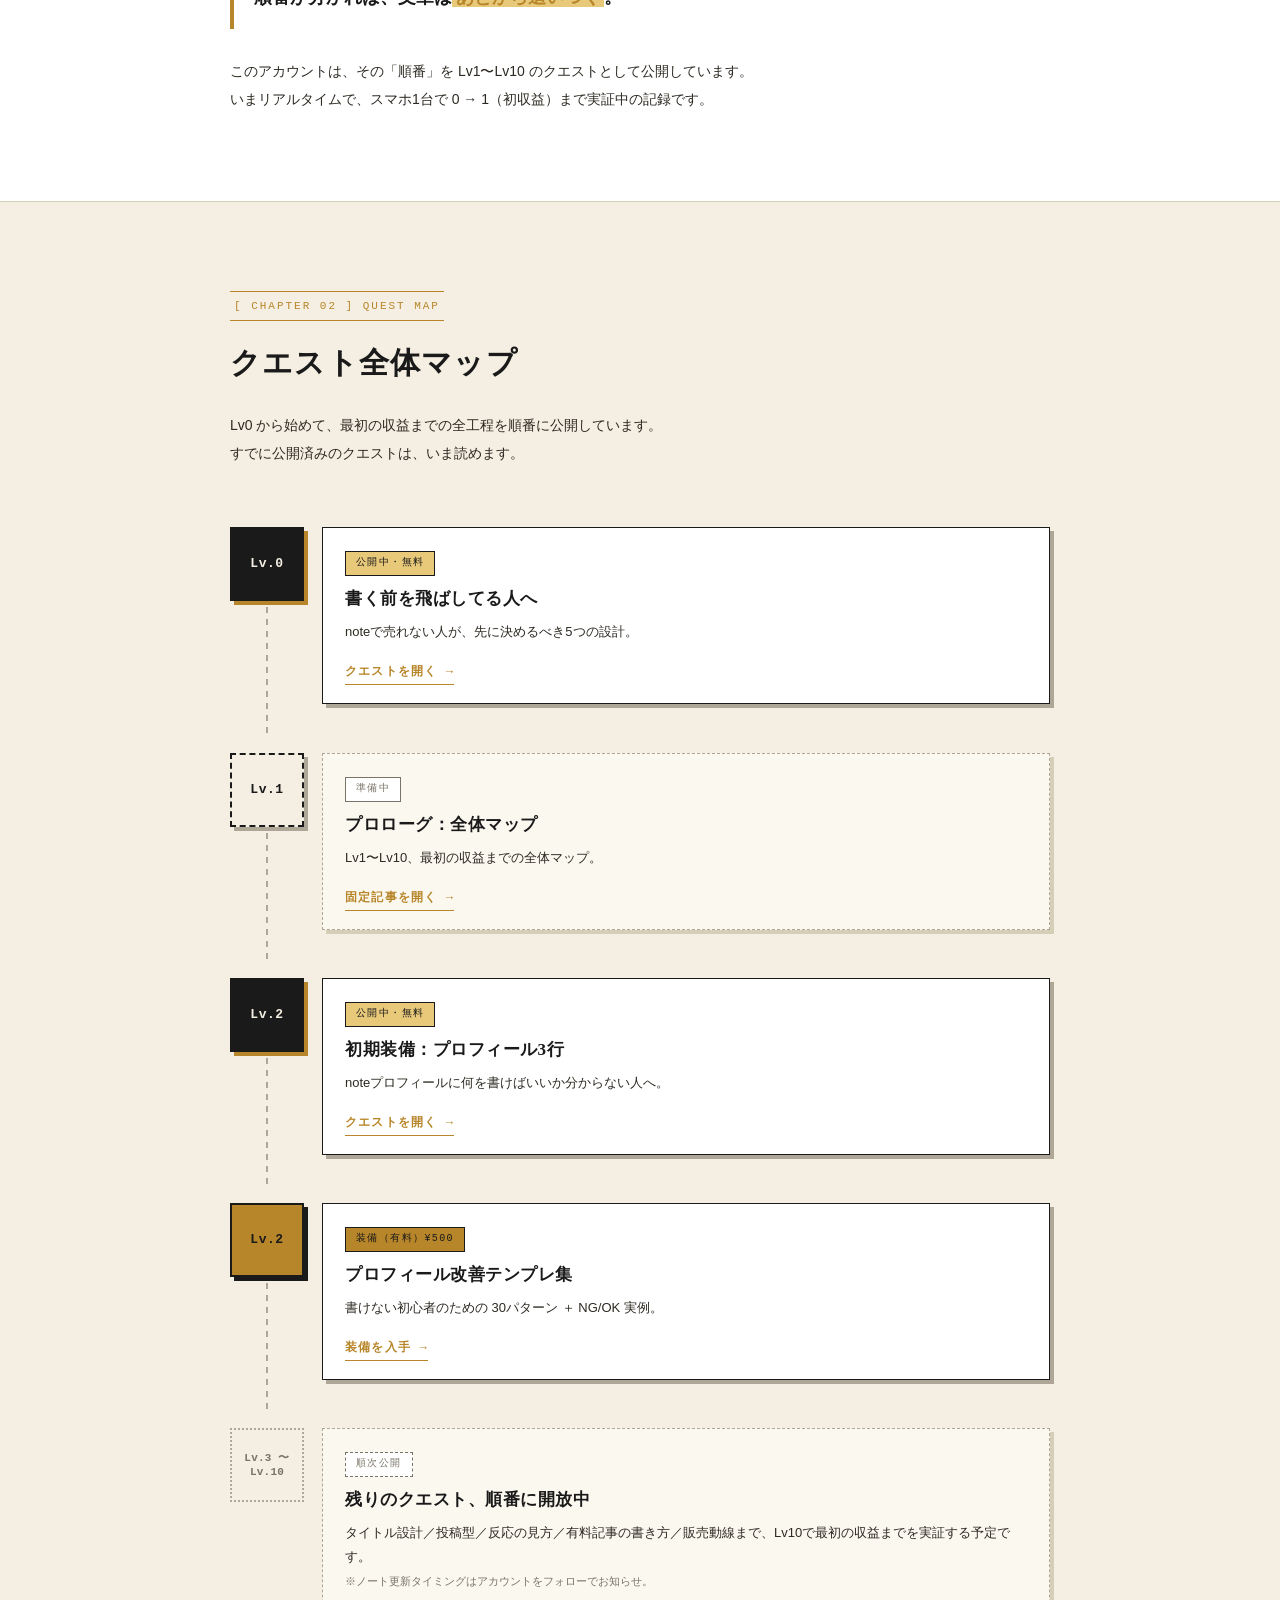
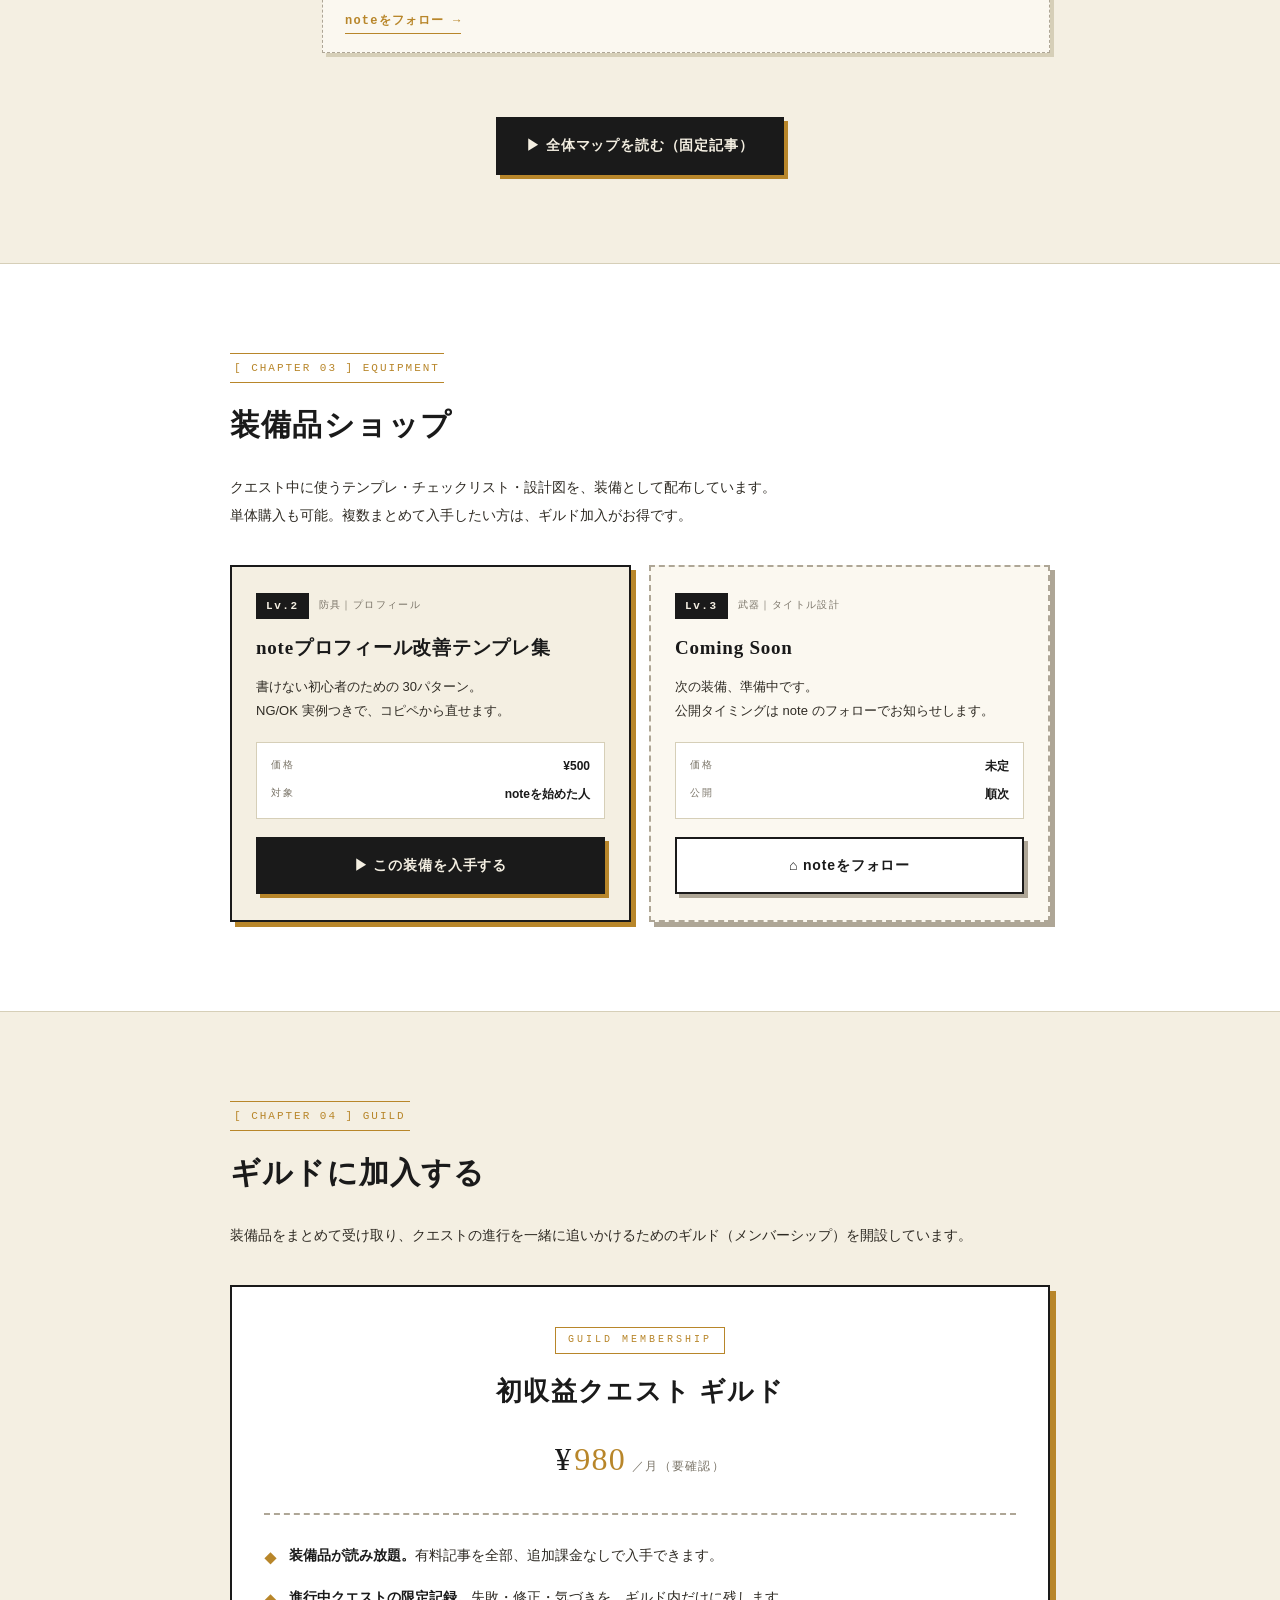
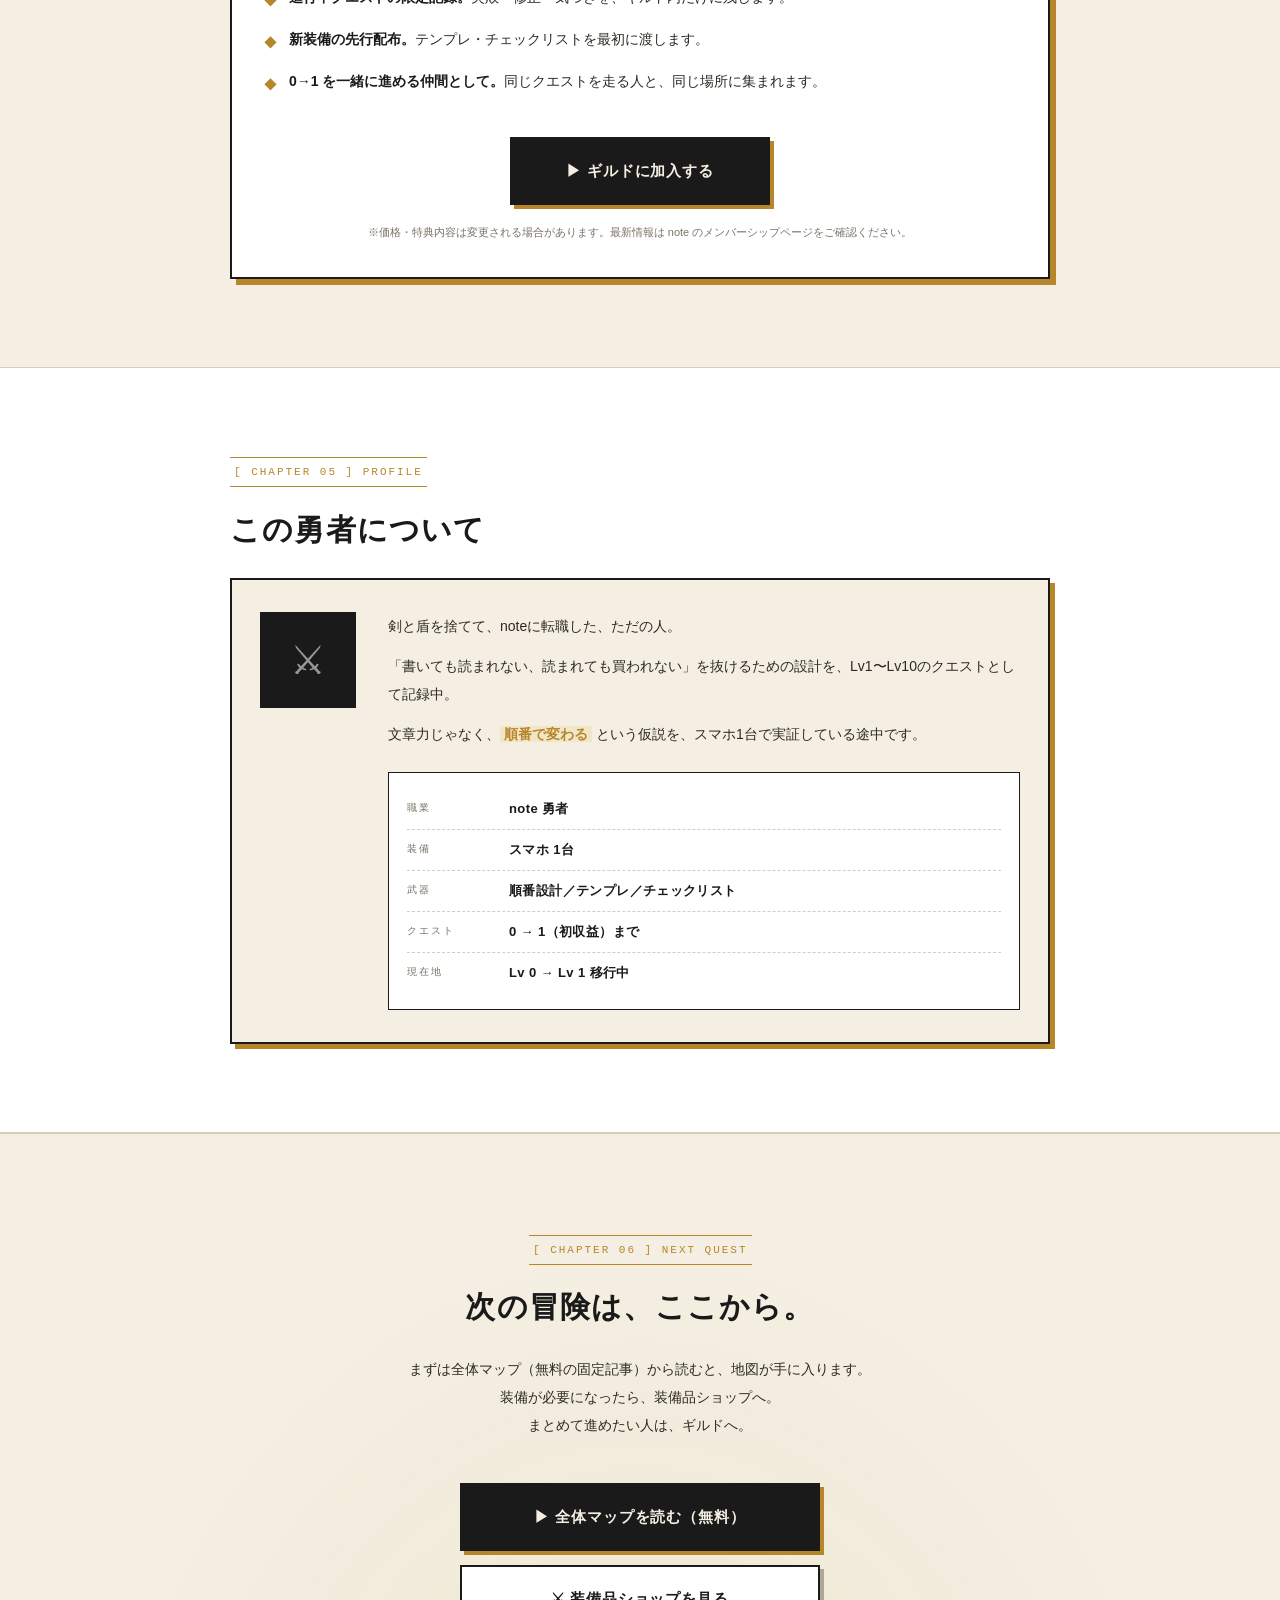
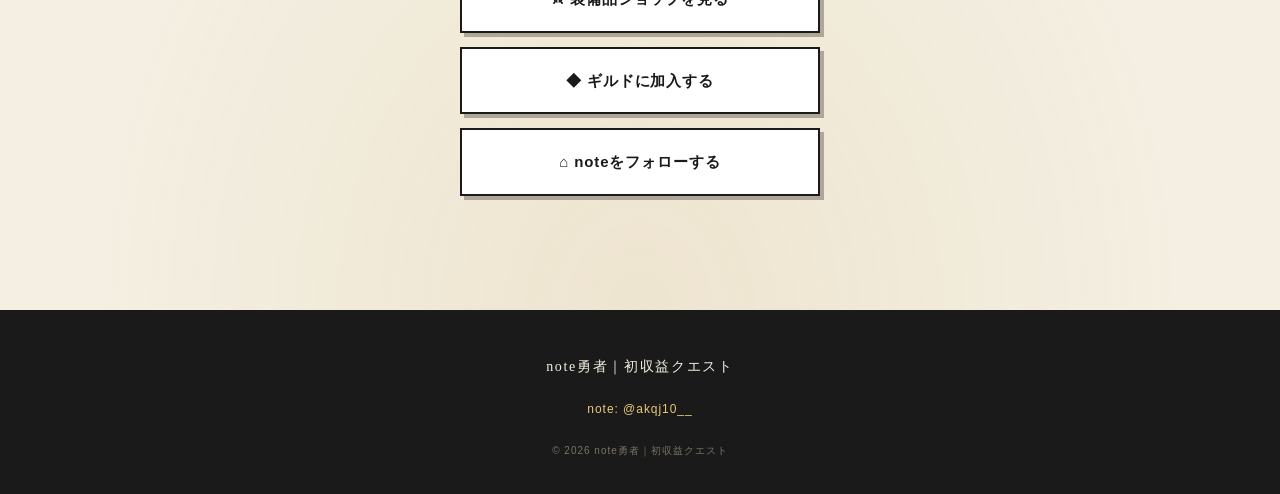
==== commit 157e73b9: "LPをHP/LP制作からnote勇者｜初収益クエスト紹介LPに全面pivot note.com/akqj10__ の紹介LPとして全面リライト。 構成（7セクション）： - Hero：クエスト宣言＋ス" ====
--- a/index.html
+++ b/index.html
@@ -3,12 +3,12 @@
 <head>
   <meta charset="UTF-8">
   <meta name="viewport" content="width=device-width, initial-scale=1.0">
-  <title>HP/LP制作サービス｜個人サロン・整体・占い・美容系向け</title>
-  <meta name="description" content="SNSで興味を持たれた後、予約前の不安を消す1ページHP/LPを制作。料金・サービス内容・予約方法を整理して、DMで毎回説明しなくても伝わるページに。個人サロン・整体・占い・美容・コーチ・講師・SNS発信者向け、モニター価格20,000円〜。まずは無料相談から。">
+  <title>note勇者｜初収益クエスト – 0→1までの順番を、スマホ1台で実証中</title>
+  <meta name="description" content="「書いても読まれない、読まれても買われない」を抜けるための順番を、Lv1〜Lv10のクエストとして公開中。文章力じゃなく順番で変わる。スマホ1台で0→1を実証する note勇者の固定記事・装備品（有料記事）・ギルド（メンバーシップ）を1ページにまとめました。">
 
   <!-- OGP -->
-  <meta property="og:title" content="SNSで興味を持たれた後、予約前の不安を消す1ページを作ります">
-  <meta property="og:description" content="料金・サービス内容・予約方法を整理して、DMで毎回説明しなくても伝わるHP/LPに。個人サービス向け・モニター価格20,000円〜。">
+  <meta property="og:title" content="note勇者｜初収益クエスト – 0→1までの順番を、スマホ1台で実証中">
+  <meta property="og:description" content="文章力じゃない。順番で変わる。Lv1〜Lv10のクエストで、書いても売れない人が抜けるための設計を公開中。">
   <meta property="og:type" content="website">
   <meta property="og:url" content="">
   <meta property="og:image" content="">
@@ -23,496 +23,376 @@
   <header>
     <div class="header-inner">
       <div class="logo">
-        HP / LP 制作
-        <span>FOR PERSONAL BUSINESS</span>
+        <span class="logo-mark" aria-hidden="true">◆</span>
+        <span class="logo-text">
+          NOTE 初収益クエスト
+          <span class="logo-sub">note勇者</span>
+        </span>
       </div>
       <nav>
-        <a href="#problem">悩み</a>
-        <a href="#contents">作れるもの</a>
-        <a href="#pricing">料金</a>
-        <a href="#flow">流れ</a>
-        <a href="#cta" class="nav-cta">相談する</a>
+        <a href="#why">なぜ順番</a>
+        <a href="#map">全体マップ</a>
+        <a href="#equip">装備品</a>
+        <a href="#guild">ギルド</a>
+        <!-- ▼ noteアカウントURL -->
+        <a href="https://note.com/akqj10__" class="nav-cta" target="_blank" rel="noopener noreferrer">noteで読む</a>
       </nav>
     </div>
   </header>
 
   <!-- =============================
-       1. ファーストビュー
+       1. ヒーロー（クエスト宣言）
        ============================= -->
   <section id="hero">
-    <!-- ▼ 背景オーブ（ふわっと浮遊する装飾） -->
-    <div class="hero-orbs" aria-hidden="true">
-      <span class="orb orb-1"></span>
-      <span class="orb orb-2"></span>
-      <span class="orb orb-3"></span>
-    </div>
     <div class="hero-inner">
-      <span class="hero-label">HP / LP PRODUCTION SERVICE</span>
+      <span class="quest-label">[ QUEST 000 / PROLOGUE ]</span>
       <h1 class="hero-title">
-        <span class="reveal-line"><span>SNSで興味を持たれた後、</span></span>
-        <span class="reveal-line"><span>予約前の不安を消す</span></span>
-        <span class="reveal-line"><span><em>1ページ</em>を作ります。</span></span>
+        <span class="reveal-line"><span>「書いても読まれない、</span></span>
+        <span class="reveal-line"><span>読まれても買われない」</span></span>
+        <span class="reveal-line"><span>を抜ける<em>順番</em>がある。</span></span>
       </h1>
       <p class="hero-sub">
-        料金・サービス内容・予約方法を整理して、<br>
-        DMで毎回説明しなくても伝わるHP/LPにします。
-      </p>
-      <!-- ▼ 補足（対象・価格） -->
-      <div class="hero-meta">
-        <span class="hero-meta-target">個人サロン / 整体 / 占い / 美容 / コーチ・講師 / SNS発信者 向け</span>
-        <span class="hero-meta-price">モニター価格 20,000円〜</span>
-      </div>
-      <!-- ▼ メインCTA（1つ目：LINE無料相談 / 2つ目：料金へ） -->
+        文章力じゃない。順番で変わる。<br>
+        スマホ1台で <strong>0 → 1（初収益）</strong> を実証中の note勇者。
+      </p>
+
+      <!-- ▼ クエストステータス -->
+      <div class="quest-status">
+        <div class="status-item">
+          <span class="status-label">CURRENT</span>
+          <span class="status-value">Lv 0 → 1</span>
+        </div>
+        <div class="status-divider" aria-hidden="true"></div>
+        <div class="status-item">
+          <span class="status-label">PUBLISHED</span>
+          <span class="status-value">3 記事</span>
+        </div>
+        <div class="status-divider" aria-hidden="true"></div>
+        <div class="status-item">
+          <span class="status-label">EQUIPMENT</span>
+          <span class="status-value">2 装備</span>
+        </div>
+      </div>
+
+      <!-- ▼ メインCTA（1つ目：固定記事の全体マップ / 2つ目：noteアカウント） -->
       <div class="hero-buttons">
-        <a href="https://lin.ee/uL7b9nwP" class="btn btn-line btn-lg" target="_blank" rel="noopener noreferrer">無料で相談する</a>
-        <a href="#pricing" class="btn btn-outline-gold">料金と制作内容を見る</a>
+        <!-- ▼ 固定記事URL（要差し替え：いまは仮で account URL） -->
+        <a href="https://note.com/akqj10__" class="btn btn-primary btn-lg" target="_blank" rel="noopener noreferrer">▶ 全体マップを読む（固定記事）</a>
+        <!-- ▼ noteアカウントURL -->
+        <a href="https://note.com/akqj10__" class="btn btn-outline" target="_blank" rel="noopener noreferrer">⌂ noteをフォローする</a>
       </div>
     </div>
     <!-- ▼ スクロール指示 -->
-    <a href="#problem" class="scroll-indicator" aria-label="スクロールして続きを見る">
-      <span class="scroll-indicator-text">SCROLL</span>
-      <span class="scroll-indicator-line"></span>
+    <a href="#why" class="scroll-indicator" aria-label="スクロールして続きを見る">
+      <span class="scroll-text">SCROLL ▼</span>
     </a>
   </section>
 
   <!-- =============================
-       2. 問題提起
-       ============================= -->
-  <section id="problem">
-    <div class="section-inner">
-      <span class="section-label">Problem</span>
-      <h2 class="section-title">SNSだけで伝えきれていない人へ</h2>
-      <p class="problem-lead">投稿を見て興味を持たれても、</p>
-      <ul class="problem-points">
-        <li>料金が分からない</li>
-        <li>予約方法が分からない</li>
-        <li>サービス内容が分からない</li>
-        <li>どんな人がやっているか分からない</li>
+       2. なぜ順番なのか（問題提起）
+       ============================= -->
+  <section id="why">
+    <div class="section-inner">
+      <span class="section-label">[ CHAPTER 01 ] WHY</span>
+      <h2 class="section-title">文章を磨いても、たぶん売れない。</h2>
+      <p class="lead-text">
+        書いても読まれない。<br>
+        読まれても買われない。<br>
+        その原因は、文章力じゃないことが多い。
+      </p>
+
+      <ul class="bad-list">
+        <li>書く前に <strong>何を決めるか</strong> が、決まっていない</li>
+        <li>プロフィールに <strong>何を書けばいいか</strong>、分からない</li>
+        <li>順番が分からないまま、「いい記事」を書こうとしている</li>
+        <li>装備（テンプレ・型）を持たずに、毎回ゼロから書いている</li>
       </ul>
-      <p class="problem-emphasis">この状態だと、問い合わせ前に離脱されます。</p>
-      <p class="problem-body">
-        HP/LPは、かっこよく見せるためだけのものではありません。<br>
-        興味を持った人が、安心して次の行動に進むための受け皿です。
-      </p>
-      <!-- ▼ 相談CTA（LINE） -->
+
+      <p class="emphasis-text">
+        順番が分かれば、文章は<em>あとから追いつく</em>。
+      </p>
+      <p class="body-text">
+        このアカウントは、その「順番」を Lv1〜Lv10 のクエストとして公開しています。<br>
+        いまリアルタイムで、スマホ1台で 0 → 1（初収益）まで実証中の記録です。
+      </p>
+    </div>
+  </section>
+
+  <!-- =============================
+       3. クエスト全体マップ（Lv1〜Lv10）
+       ============================= -->
+  <section id="map">
+    <div class="section-inner">
+      <span class="section-label">[ CHAPTER 02 ] QUEST MAP</span>
+      <h2 class="section-title">クエスト全体マップ</h2>
+      <p class="section-desc">
+        Lv0 から始めて、最初の収益までの全工程を順番に公開しています。<br>
+        すでに公開済みのクエストは、いま読めます。
+      </p>
+
+      <ol class="quest-map">
+
+        <!-- Lv 0 -->
+        <li class="quest-node published">
+          <div class="quest-lv">Lv.0</div>
+          <div class="quest-body">
+            <div class="quest-status-tag tag-free">公開中・無料</div>
+            <h3 class="quest-title">書く前を飛ばしてる人へ</h3>
+            <p class="quest-desc">noteで売れない人が、先に決めるべき5つの設計。</p>
+            <!-- ▼ Lv0記事URL（要差し替え：仮 account URL） -->
+            <a href="https://note.com/akqj10__" class="quest-link" target="_blank" rel="noopener noreferrer">クエストを開く →</a>
+          </div>
+        </li>
+
+        <!-- Lv 1 -->
+        <li class="quest-node coming">
+          <div class="quest-lv">Lv.1</div>
+          <div class="quest-body">
+            <div class="quest-status-tag tag-coming">準備中</div>
+            <h3 class="quest-title">プロローグ：全体マップ</h3>
+            <p class="quest-desc">Lv1〜Lv10、最初の収益までの全体マップ。</p>
+            <!-- ▼ 固定記事URL（要差し替え） -->
+            <a href="https://note.com/akqj10__" class="quest-link" target="_blank" rel="noopener noreferrer">固定記事を開く →</a>
+          </div>
+        </li>
+
+        <!-- Lv 2-A -->
+        <li class="quest-node published">
+          <div class="quest-lv">Lv.2</div>
+          <div class="quest-body">
+            <div class="quest-status-tag tag-free">公開中・無料</div>
+            <h3 class="quest-title">初期装備：プロフィール3行</h3>
+            <p class="quest-desc">noteプロフィールに何を書けばいいか分からない人へ。</p>
+            <!-- ▼ Lv2-A記事URL（要差し替え） -->
+            <a href="https://note.com/akqj10__" class="quest-link" target="_blank" rel="noopener noreferrer">クエストを開く →</a>
+          </div>
+        </li>
+
+        <!-- Lv 2-B（有料） -->
+        <li class="quest-node paid">
+          <div class="quest-lv">Lv.2</div>
+          <div class="quest-body">
+            <div class="quest-status-tag tag-paid">装備（有料）¥500</div>
+            <h3 class="quest-title">プロフィール改善テンプレ集</h3>
+            <p class="quest-desc">書けない初心者のための 30パターン ＋ NG/OK 実例。</p>
+            <!-- ▼ Lv2-B記事URL（要差し替え） -->
+            <a href="https://note.com/akqj10__" class="quest-link" target="_blank" rel="noopener noreferrer">装備を入手 →</a>
+          </div>
+        </li>
+
+        <!-- Lv 3〜10（順次） -->
+        <li class="quest-node future">
+          <div class="quest-lv">Lv.3 〜 Lv.10</div>
+          <div class="quest-body">
+            <div class="quest-status-tag tag-future">順次公開</div>
+            <h3 class="quest-title">残りのクエスト、順番に開放中</h3>
+            <p class="quest-desc">
+              タイトル設計／投稿型／反応の見方／有料記事の書き方／販売動線まで、Lv10で最初の収益までを実証する予定です。<br>
+              <small>※ノート更新タイミングはアカウントをフォローでお知らせ。</small>
+            </p>
+            <!-- ▼ noteアカウントURL -->
+            <a href="https://note.com/akqj10__" class="quest-link" target="_blank" rel="noopener noreferrer">noteをフォロー →</a>
+          </div>
+        </li>
+
+      </ol>
+
       <div class="section-cta">
-        <a href="https://lin.ee/uL7b9nwP" class="btn btn-line" target="_blank" rel="noopener noreferrer">自分に必要か相談する</a>
-      </div>
-    </div>
-  </section>
-
-  <!-- =============================
-       3. こんな人に向いています
-       ============================= -->
-  <section id="target">
-    <div class="section-inner">
-      <span class="section-label">For You</span>
-      <h2 class="section-title">こんな人に向いています</h2>
-      <ul class="target-list">
-        <li>SNSから問い合わせ・購入に繋がらない</li>
-        <li>フォロワーはいるのに、商品やサービスが売れない</li>
-        <li>料金や予約方法を毎回DMで説明している</li>
-        <li>サービス内容をうまく伝えきれていない</li>
-        <li>リンクまとめ（lit.link等）だけでは世界観が伝わらない</li>
-        <li>プロフィールだけでは信用されにくい</li>
-        <li>LINEや予約フォームへ自然に流したい</li>
-        <li>発信やサービスの受け皿になる1ページが欲しい</li>
-      </ul>
-      <p class="target-note">個人サロン・整体・占い・美容・コーチ・講師、そしてSNS発信者など、個人で発信・サービスを提供している方向けです。</p>
-    </div>
-  </section>
-
-  <!-- =============================
-       SNS発信者・個人発信者向けメリット
-       ============================= -->
-  <section id="creator">
-    <div class="section-inner">
-      <span class="section-label">For Creators</span>
-      <h2 class="section-title">SNS発信者・個人発信者の方へ</h2>
-      <p class="section-desc">フォロワーはいるのに「売れない・申し込まれない」を、1ページで受け止めます。</p>
-      <div class="benefit-list">
-        <div class="benefit-item">
-          <div class="benefit-title">リンクまとめより、ちゃんと伝わる</div>
-          <p class="benefit-desc">lit.linkのリンク集では出せない世界観・実績・商品を、1ページにまとめて見せられます。</p>
-        </div>
-        <div class="benefit-item">
-          <div class="benefit-title">「フォローされるのに売れない」の受け皿</div>
-          <p class="benefit-desc">興味を持った人が、迷わず購入・予約・申し込みへ進める導線を作ります。</p>
-        </div>
-        <div class="benefit-item">
-          <div class="benefit-title">DM・問い合わせ対応が減る</div>
-          <p class="benefit-desc">料金・内容・申し込み方法を先に見せておけば、毎回同じ説明をしなくて済みます。</p>
-        </div>
-        <div class="benefit-item">
-          <div class="benefit-title">発信で得た信頼を、そのまま渡せる</div>
-          <p class="benefit-desc">プロフィール・実績・よくある質問まで載せて、初めて見た人にも安心してもらえます。</p>
-        </div>
-      </div>
-      <!-- ▼ 相談CTA（LINE） -->
-      <div class="section-cta">
-        <a href="https://lin.ee/uL7b9nwP" class="btn btn-line" target="_blank" rel="noopener noreferrer">発信者向けに相談する</a>
-      </div>
-    </div>
-  </section>
-
-  <!-- =============================
-       4. 作れるページ内容
-       ============================= -->
-  <section id="contents">
-    <div class="section-inner">
-      <span class="section-label">What I Build</span>
-      <h2 class="section-title">作れるページ内容</h2>
-      <p class="section-desc">1ページに必要なものは、ひと通り揃えられます。</p>
-      <ul class="contents-grid">
-        <li class="content-item">サービス紹介</li>
-        <li class="content-item">料金表</li>
-        <li class="content-item">予約方法</li>
-        <li class="content-item">プロフィール</li>
-        <li class="content-item">よくある質問</li>
-        <li class="content-item">LINE導線</li>
-        <li class="content-item">お問い合わせフォーム</li>
-        <li class="content-item">SNSリンク</li>
-        <li class="content-item">スマホ対応</li>
-      </ul>
-    </div>
-  </section>
-
-  <!-- =============================
-       制作サンプル（実物で見せる）
-       ============================= -->
-  <section id="sample">
-    <div class="section-inner">
-      <span class="section-label">Sample</span>
-      <h2 class="section-title">制作サンプル</h2>
-      <p class="section-desc">実際にこのようなページを制作します。</p>
-
-      <!-- サンプルカード -->
-      <div class="sample-card">
-        <div class="sample-tag">架空サンプル</div>
-        <div class="sample-name">完全予約制プライベートサロンLP</div>
-        <p class="sample-desc">
-          個人サロン向けに、料金・施術内容・予約導線を整理したサンプルです。<br>
-          ベージュ・ブラウン系のやさしいデザイン。スマホで見やすいLPです。
+        <!-- ▼ 固定記事URL（要差し替え） -->
+        <a href="https://note.com/akqj10__" class="btn btn-primary" target="_blank" rel="noopener noreferrer">▶ 全体マップを読む（固定記事）</a>
+      </div>
+    </div>
+  </section>
+
+  <!-- =============================
+       4. 装備品（有料記事）
+       ============================= -->
+  <section id="equip">
+    <div class="section-inner">
+      <span class="section-label">[ CHAPTER 03 ] EQUIPMENT</span>
+      <h2 class="section-title">装備品ショップ</h2>
+      <p class="section-desc">
+        クエスト中に使うテンプレ・チェックリスト・設計図を、装備として配布しています。<br>
+        単体購入も可能。複数まとめて入手したい方は、ギルド加入がお得です。
+      </p>
+
+      <div class="equip-grid">
+
+        <!-- 装備 1 -->
+        <article class="equip-card">
+          <div class="equip-meta">
+            <span class="equip-lv">Lv.2</span>
+            <span class="equip-type">防具｜プロフィール</span>
+          </div>
+          <h3 class="equip-name">noteプロフィール改善テンプレ集</h3>
+          <p class="equip-desc">
+            書けない初心者のための 30パターン。<br>
+            NG/OK 実例つきで、コピペから直せます。
+          </p>
+          <div class="equip-stats">
+            <div class="equip-stat">
+              <span class="stat-key">価格</span>
+              <span class="stat-val">¥500</span>
+            </div>
+            <div class="equip-stat">
+              <span class="stat-key">対象</span>
+              <span class="stat-val">noteを始めた人</span>
+            </div>
+          </div>
+          <!-- ▼ Lv2-B記事URL（要差し替え） -->
+          <a href="https://note.com/akqj10__" class="btn btn-primary btn-block" target="_blank" rel="noopener noreferrer">▶ この装備を入手する</a>
+        </article>
+
+        <!-- 装備 2（Coming Soon） -->
+        <article class="equip-card disabled">
+          <div class="equip-meta">
+            <span class="equip-lv">Lv.3</span>
+            <span class="equip-type">武器｜タイトル設計</span>
+          </div>
+          <h3 class="equip-name">Coming Soon</h3>
+          <p class="equip-desc">
+            次の装備、準備中です。<br>
+            公開タイミングは note のフォローでお知らせします。
+          </p>
+          <div class="equip-stats">
+            <div class="equip-stat">
+              <span class="stat-key">価格</span>
+              <span class="stat-val">未定</span>
+            </div>
+            <div class="equip-stat">
+              <span class="stat-key">公開</span>
+              <span class="stat-val">順次</span>
+            </div>
+          </div>
+          <!-- ▼ noteアカウントURL -->
+          <a href="https://note.com/akqj10__" class="btn btn-outline btn-block" target="_blank" rel="noopener noreferrer">⌂ noteをフォロー</a>
+        </article>
+
+      </div>
+    </div>
+  </section>
+
+  <!-- =============================
+       5. ギルド（メンバーシップ）
+       ============================= -->
+  <section id="guild">
+    <div class="section-inner">
+      <span class="section-label">[ CHAPTER 04 ] GUILD</span>
+      <h2 class="section-title">ギルドに加入する</h2>
+      <p class="section-desc">
+        装備品をまとめて受け取り、クエストの進行を一緒に追いかけるためのギルド（メンバーシップ）を開設しています。
+      </p>
+
+      <div class="guild-card">
+        <div class="guild-header">
+          <span class="guild-tag">GUILD MEMBERSHIP</span>
+          <h3 class="guild-name">初収益クエスト ギルド</h3>
+          <!-- ▼ メンバーシップ価格（要記入） -->
+          <div class="guild-price">¥<span class="guild-price-num">980</span><span class="guild-price-unit">／月（要確認）</span></div>
+        </div>
+
+        <ul class="guild-benefits">
+          <li>
+            <span class="benefit-mark">◆</span>
+            <span class="benefit-text"><strong>装備品が読み放題。</strong>有料記事を全部、追加課金なしで入手できます。</span>
+          </li>
+          <li>
+            <span class="benefit-mark">◆</span>
+            <span class="benefit-text"><strong>進行中クエストの限定記録。</strong>失敗・修正・気づきを、ギルド内だけに残します。</span>
+          </li>
+          <li>
+            <span class="benefit-mark">◆</span>
+            <span class="benefit-text"><strong>新装備の先行配布。</strong>テンプレ・チェックリストを最初に渡します。</span>
+          </li>
+          <li>
+            <span class="benefit-mark">◆</span>
+            <span class="benefit-text"><strong>0→1 を一緒に進める仲間として。</strong>同じクエストを走る人と、同じ場所に集まれます。</span>
+          </li>
+        </ul>
+
+        <!-- ▼ メンバーシップURL（要差し替え：いまは仮で account URL） -->
+        <div class="section-cta">
+          <a href="https://note.com/akqj10__" class="btn btn-primary btn-lg" target="_blank" rel="noopener noreferrer">▶ ギルドに加入する</a>
+        </div>
+        <p class="guild-note">
+          ※価格・特典内容は変更される場合があります。最新情報は note のメンバーシップページをご確認ください。
         </p>
-        <p class="sample-note">※制作サンプルです。実在するサロンではありません。いまご覧のこのページ自体も、同じように作った制作物です。</p>
-        <!-- ▼ サンプルLPリンク（./sample-salon-lp/ を差し替え） -->
-        <a href="./sample-salon-lp/" class="btn btn-outline-gold" target="_blank" rel="noopener noreferrer">制作サンプルを見る</a>
-      </div>
-
-      <!-- サンプルカード（会話型アニメーションLP／白狐・黒狐） -->
-      <div class="sample-card">
-        <div class="sample-tag">アニメーションLP</div>
-        <div class="sample-name">会話型アニメーション自己紹介LP（白狐・黒狐）</div>
-        <p class="sample-desc">
-          SNS発信者・個人事業主向けに、自己紹介・note・サービス・公式LINE導線を1ページに集約。<br>
-          白狐・黒狐のキャラクターが案内し、スクロールで追従するマスコット演出付き。ダーク＋金の高級感あるデザインです。
-        </p>
-        <p class="sample-note">※制作サンプルです。このページ自体も、同じように作った制作物です。</p>
-        <!-- ▼ サンプルLPリンク（公開URL） -->
-        <a href="https://fox-lp.netlify.app/" class="btn btn-outline-gold" target="_blank" rel="noopener noreferrer">制作サンプルを見る</a>
-      </div>
-    </div>
-  </section>
-
-  <!-- =============================
-       5. Before / After
-       ============================= -->
-  <section id="beforeafter">
-    <div class="section-inner">
-      <span class="section-label">Before / After</span>
-      <h2 class="section-title">Before / After</h2>
-
-      <div class="ba-list">
-
-        <div class="ba-pair">
-          <div class="ba-card ba-before">
-            <span class="ba-tag">BEFORE</span>
-            SNSプロフィールだけで、料金・予約方法・サービス内容が分かりにくい
-          </div>
-          <div class="ba-arrow" aria-hidden="true">→</div>
-          <div class="ba-card ba-after">
-            <span class="ba-tag">AFTER</span>
-            1ページに整理されて、初めて見た人でも問い合わせ前に不安を消せる
-          </div>
-        </div>
-
-        <div class="ba-pair">
-          <div class="ba-card ba-before">
-            <span class="ba-tag">BEFORE</span>
-            DMで毎回同じ説明をしている
-          </div>
-          <div class="ba-arrow" aria-hidden="true">→</div>
-          <div class="ba-card ba-after">
-            <span class="ba-tag">AFTER</span>
-            LPを見てもらうだけで、基本情報が先に伝わる
-          </div>
-        </div>
-
-        <div class="ba-pair">
-          <div class="ba-card ba-before">
-            <span class="ba-tag">BEFORE</span>
-            興味を持たれても、次の行動が分かりにくい
-          </div>
-          <div class="ba-arrow" aria-hidden="true">→</div>
-          <div class="ba-card ba-after">
-            <span class="ba-tag">AFTER</span>
-            LINE・予約フォーム・問い合わせへ自然に進める
-          </div>
-        </div>
-
-      </div>
-    </div>
-  </section>
-
-  <!-- =============================
-       6. 料金（モニター理由 + プラン）
-       =============================
-       ▼ 料金を変更する場合はこのセクション内の数字を編集してください -->
-  <section id="pricing">
-    <div class="section-inner">
-      <span class="section-label">Plan & Price</span>
-      <h2 class="section-title center">料金プラン</h2>
-      <div class="divider"></div>
-
-      <!-- モニター理由ボックス（実績作りのため） -->
-      <div class="monitor-reason">
-        <p class="monitor-reason-title">今だけ実績作りのため、モニター価格で受付中</p>
-        <p class="monitor-reason-body">
-          通常39,800円の内容を、実績作りのため先着で20,000円〜対応しています。<br>
-          対象は、個人サロン・整体・占い・美容系など、個人でサービスを提供している方です。<br>
-          制作後、掲載実績として紹介させていただける方を優先します。
-        </p>
-        <!-- ▼ 相談CTA（LINE） -->
-        <div class="section-cta">
-          <a href="https://lin.ee/uL7b9nwP" class="btn btn-line" target="_blank" rel="noopener noreferrer">モニター枠について相談する</a>
-        </div>
-      </div>
-
-      <div class="plans-grid">
-
-        <!-- モニター制作 -->
-        <div class="plan-card featured">
-          <div class="plan-badge">先着3名</div>
-          <div class="plan-label">MONITOR</div>
-          <div class="plan-name-ja">モニター制作</div>
-          <div class="plan-price">¥20,000<span>〜（税込）</span></div>
-          <p class="plan-desc">実績作りのためのモニター価格</p>
-          <ul class="plan-features">
-            <li>1ページLP</li>
-            <li>スマホ対応</li>
-            <li>文章整理</li>
-            <li>料金表・予約導線</li>
-            <li>LINE / SNS導線</li>
-            <li>修正1回</li>
-            <li>Netlify公開</li>
-          </ul>
-          <!-- ▼ LINEリンク -->
-          <a href="https://lin.ee/uL7b9nwP" class="btn btn-line btn-plan" target="_blank" rel="noopener noreferrer">モニター枠を相談する</a>
-        </div>
-
-        <!-- 通常制作 -->
-        <div class="plan-card">
-          <div class="plan-label">STANDARD</div>
-          <div class="plan-name-ja">通常制作</div>
-          <div class="plan-price">¥39,800<span>〜（税込）</span></div>
-          <p class="plan-desc">しっかり作りたい方向け</p>
-          <ul class="plan-features">
-            <li>構成作成</li>
-            <li>文章作成補助</li>
-            <li>FAQ作成</li>
-            <li>予約導線設計</li>
-            <li>修正2回</li>
-            <li>公開サポート</li>
-          </ul>
-          <!-- ▼ LINEリンク -->
-          <a href="https://lin.ee/uL7b9nwP" class="btn btn-outline-gold btn-plan" target="_blank" rel="noopener noreferrer">内容を相談する</a>
-        </div>
-
-        <!-- 月額管理 -->
-        <div class="plan-card">
-          <div class="plan-label">MONTHLY</div>
-          <div class="plan-name-ja">月額管理</div>
-          <div class="plan-price">¥5,000<span>〜/月（税込）</span></div>
-          <p class="plan-desc">公開後の管理・更新対応</p>
-          <ul class="plan-features">
-            <li>軽微な修正</li>
-            <li>リンク変更</li>
-            <li>文章差し替え</li>
-            <li>月1回の更新対応</li>
-          </ul>
-          <!-- ▼ LINEリンク -->
-          <a href="https://lin.ee/uL7b9nwP" class="btn btn-outline-gold btn-plan" target="_blank" rel="noopener noreferrer">内容を相談する</a>
-        </div>
-
-      </div>
-    </div>
-  </section>
-
-  <!-- =============================
-       7. 制作の流れ
-       ============================= -->
-  <section id="flow">
-    <div class="section-inner">
-      <span class="section-label">Flow</span>
-      <h2 class="section-title">制作の流れ</h2>
-      <ol class="flow-list">
-        <li class="flow-item">
-          <div class="flow-step">01</div>
-          <div class="flow-content">
-            <div class="flow-title">相談</div>
-            <div class="flow-desc">まずは今の状況をLINEでお聞きします。依頼前提でなくて大丈夫です。</div>
-          </div>
-        </li>
-        <li class="flow-item">
-          <div class="flow-step">02</div>
-          <div class="flow-content">
-            <div class="flow-title">内容整理</div>
-            <div class="flow-desc">サービス内容・料金・予約方法を一緒に整理します。</div>
-          </div>
-        </li>
-        <li class="flow-item">
-          <div class="flow-step">03</div>
-          <div class="flow-content">
-            <div class="flow-title">初稿制作</div>
-            <div class="flow-desc">整理した内容で、1ページを形にしてお見せします。</div>
-          </div>
-        </li>
-        <li class="flow-item">
-          <div class="flow-step">04</div>
-          <div class="flow-content">
-            <div class="flow-title">修正</div>
-            <div class="flow-desc">見てもらって、気になる点を直します。</div>
-          </div>
-        </li>
-        <li class="flow-item">
-          <div class="flow-step">05</div>
-          <div class="flow-content">
-            <div class="flow-title">公開</div>
-            <div class="flow-desc">Netlifyで公開して納品します。公開後の更新も対応できます。</div>
-          </div>
-        </li>
-      </ol>
-    </div>
-  </section>
-
-  <!-- =============================
-       8. 相談前に必要なもの
-       ============================= -->
-  <section id="prepare">
-    <div class="section-inner">
-      <span class="section-label">Before We Talk</span>
-      <h2 class="section-title">相談前に、これだけ分かれば大丈夫です</h2>
-      <ul class="prepare-list">
-        <li>何をしている人か</li>
-        <li>誰向けのサービスか</li>
-        <li>料金</li>
-        <li>予約方法</li>
-        <li>SNSアカウント</li>
-        <li>LINEや予約フォームの有無</li>
-        <li>よく聞かれる質問</li>
-      </ul>
-      <p class="prepare-note">
-        全部きれいに決まっていなくても問題ありません。<br>
-        分からない部分は、こちらで整理しながら作ります。
-      </p>
-      <!-- ▼ 相談CTA（LINE） -->
-      <div class="section-cta">
-        <a href="https://lin.ee/uL7b9nwP" class="btn btn-line" target="_blank" rel="noopener noreferrer">今の状態で相談する</a>
-      </div>
-    </div>
-  </section>
-
-  <!-- =============================
-       9. よくある質問
-       ============================= -->
-  <section id="faq">
-    <div class="section-inner">
-      <span class="section-label">FAQ</span>
-      <h2 class="section-title">よくある質問</h2>
-      <div class="faq-list">
-
-        <div class="faq-item">
-          <div class="faq-question">内容が決まっていなくても大丈夫ですか？</div>
-          <div class="faq-answer">大丈夫です。何をどう載せるかも含めて、一緒に整理しながら作ります。決まっていない部分があっても問題ありません。</div>
-        </div>
-
-        <div class="faq-item">
-          <div class="faq-question">スマホ対応していますか？</div>
-          <div class="faq-answer">スマホで見やすいことを前提に制作します。PCでも崩れないレスポンシブ対応です。</div>
-        </div>
-
-        <div class="faq-item">
-          <div class="faq-question">LINEや予約フォームへの導線は入れられますか？</div>
-          <div class="faq-answer">はい。LINE・予約フォーム・お問い合わせなど、次の行動につながるボタンを自然な位置に設置します。</div>
-        </div>
-
-        <div class="faq-item">
-          <div class="faq-question">公開後の修正はできますか？</div>
-          <div class="faq-answer">できます。軽微な修正・文章差し替えは月額管理（5,000円〜）で対応。単発の修正もご相談いただけます。</div>
-        </div>
-
-        <div class="faq-item">
-          <div class="faq-question">支払い方法は？</div>
-          <div class="faq-answer">モニター制作は原則前払い、通常制作は着手金50%・公開前50%でお願いしています。詳しくは相談時にご案内します。</div>
-        </div>
-
-      </div>
-    </div>
-  </section>
-
-  <!-- =============================
-       自己紹介（どんな人がやっているか）
-       ============================= -->
-  <section id="about">
-    <div class="section-inner">
-      <span class="section-label">About</span>
-      <h2 class="section-title">作っている人について</h2>
-      <div class="about-box">
-        <p class="about-text">
-          接客業、夜職、黒服、付き人など、<br>
-          人に選ばれる現場と裏側を見てきました。
-        </p>
-        <p class="about-text">
-          その経験をもとに、ただ綺麗なページを作るだけではなく、
-        </p>
-        <ul class="about-points">
-          <li>どう見せれば安心されるか</li>
-          <li>どこで予約前の不安が生まれるか</li>
-          <li>何を伝えれば問い合わせしやすくなるか</li>
-        </ul>
-        <p class="about-text">まで整理してHP/LPを作ります。</p>
-        <div class="about-tags">
-          <span class="tag">黒服5年</span>
-          <span class="tag">付き人経験</span>
-          <span class="tag">接客・対人心理</span>
-          <span class="tag">導線設計</span>
-        </div>
-        <!-- ▼ noteリンク -->
-        <div class="about-note-link">
-          <a href="https://note.com/bunkitune" class="btn btn-outline-gold" target="_blank" rel="noopener noreferrer">noteを読む</a>
-        </div>
-      </div>
-    </div>
-  </section>
-
-  <!-- =============================
-       10. 最後のCTA（問い合わせ）
-       =============================
-       ▼ LINEリンク・Googleフォームリンクはここで管理 -->
+      </div>
+    </div>
+  </section>
+
+  <!-- =============================
+       6. 勇者プロフィール
+       ============================= -->
+  <section id="hero-profile">
+    <div class="section-inner">
+      <span class="section-label">[ CHAPTER 05 ] PROFILE</span>
+      <h2 class="section-title">この勇者について</h2>
+
+      <div class="profile-card">
+        <div class="profile-portrait" aria-hidden="true">
+          <span class="portrait-mark">⚔</span>
+        </div>
+        <div class="profile-body">
+          <p class="profile-line">
+            剣と盾を捨てて、noteに転職した、ただの人。
+          </p>
+          <p class="profile-line">
+            「書いても読まれない、読まれても買われない」を抜けるための設計を、Lv1〜Lv10のクエストとして記録中。
+          </p>
+          <p class="profile-line">
+            文章力じゃなく、<strong>順番で変わる</strong> という仮説を、スマホ1台で実証している途中です。
+          </p>
+
+          <!-- ステータスシート -->
+          <dl class="status-sheet">
+            <div class="sheet-row">
+              <dt>職業</dt>
+              <dd>note 勇者</dd>
+            </div>
+            <div class="sheet-row">
+              <dt>装備</dt>
+              <dd>スマホ 1台</dd>
+            </div>
+            <div class="sheet-row">
+              <dt>武器</dt>
+              <dd>順番設計／テンプレ／チェックリスト</dd>
+            </div>
+            <div class="sheet-row">
+              <dt>クエスト</dt>
+              <dd>0 → 1（初収益）まで</dd>
+            </div>
+            <div class="sheet-row">
+              <dt>現在地</dt>
+              <dd>Lv 0 → Lv 1 移行中</dd>
+            </div>
+          </dl>
+        </div>
+      </div>
+    </div>
+  </section>
+
+  <!-- =============================
+       7. 最後のCTA
+       ============================= -->
   <section id="cta">
     <div class="section-inner">
-      <span class="section-label">Contact</span>
-      <h2 class="section-title">まずは無料で相談する</h2>
-      <!-- ▼ LINE前の一文（売り込みではない旨） -->
-      <p class="cta-disclaimer">
-        売り込みではなく、まずは今の状態を見て、1ページに整理した方がいいかを確認します。<br>
-        まだ依頼するか決めていなくても大丈夫です。
-      </p>
+      <span class="section-label">[ CHAPTER 06 ] NEXT QUEST</span>
+      <h2 class="section-title">次の冒険は、ここから。</h2>
+      <p class="cta-lead">
+        まずは全体マップ（無料の固定記事）から読むと、地図が手に入ります。<br>
+        装備が必要になったら、装備品ショップへ。<br>
+        まとめて進めたい人は、ギルドへ。
+      </p>
+
       <div class="cta-buttons">
-        <!-- ▼ メインCTA（LINEリンク） -->
-        <a href="https://lin.ee/uL7b9nwP" class="btn btn-line btn-cta" target="_blank" rel="noopener noreferrer">無料で相談する（LINE）</a>
-        <!-- ▼ サブCTA（Googleフォーム） -->
-        <a href="https://forms.gle/dhVN7x54UU7K2UyTA" class="btn btn-outline-gold btn-cta" target="_blank" rel="noopener noreferrer">フォームで送る</a>
+        <!-- ▼ 固定記事URL（要差し替え） -->
+        <a href="https://note.com/akqj10__" class="btn btn-primary btn-cta" target="_blank" rel="noopener noreferrer">▶ 全体マップを読む（無料）</a>
+        <a href="#equip" class="btn btn-outline btn-cta">⚔ 装備品ショップを見る</a>
+        <!-- ▼ メンバーシップURL（要差し替え） -->
+        <a href="https://note.com/akqj10__" class="btn btn-outline btn-cta" target="_blank" rel="noopener noreferrer">◆ ギルドに加入する</a>
+        <!-- ▼ noteアカウントURL -->
+        <a href="https://note.com/akqj10__" class="btn btn-outline btn-cta" target="_blank" rel="noopener noreferrer">⌂ noteをフォローする</a>
       </div>
     </div>
   </section>
@@ -521,24 +401,21 @@
        フッター
        ============================= -->
   <footer>
-    <p class="footer-title">HP / LP 制作サービス</p>
+    <p class="footer-title">note勇者｜初収益クエスト</p>
     <nav class="footer-nav">
-      <!-- ▼ noteリンク -->
-      <a href="https://note.com/bunkitune" target="_blank" rel="noopener noreferrer">note: 黒狐｜実務型収益設計</a>
-      <!-- ▼ Threadsリンク -->
-      <a href="https://www.threads.com/@fokush358?igshid=NTc4MTIwNjQ2YQ==" target="_blank" rel="noopener noreferrer">Threads: @fokush358</a>
-      <!-- ▼ LINEリンク -->
-      <a href="https://lin.ee/uL7b9nwP" target="_blank" rel="noopener noreferrer">LINE公式</a>
+      <!-- ▼ noteアカウントURL -->
+      <a href="https://note.com/akqj10__" target="_blank" rel="noopener noreferrer">note: @akqj10__</a>
     </nav>
-    <p class="footer-copy">© 2026 All rights reserved.</p>
+    <p class="footer-copy">© 2026 note勇者｜初収益クエスト</p>
   </footer>
 
   <!-- =============================
        スティッキーCTA（スクロール中に常時表示）
        ============================= -->
   <div class="sticky-cta" aria-hidden="true">
-    <a href="https://lin.ee/uL7b9nwP" class="btn btn-line" target="_blank" rel="noopener noreferrer">無料で相談</a>
-    <a href="#pricing" class="btn btn-outline-gold">料金を見る</a>
+    <!-- ▼ 固定記事URL（要差し替え） -->
+    <a href="https://note.com/akqj10__" class="btn btn-primary" target="_blank" rel="noopener noreferrer">▶ 全体マップを読む</a>
+    <a href="#guild" class="btn btn-outline">◆ ギルド</a>
   </div>
 
   <script src="./script.js"></script>
--- a/style.css
+++ b/style.css
@@ -1,31 +1,39 @@
 /* =============================================
-   HP/LP制作サービス LP スタイル
+   note勇者｜初収益クエスト LP スタイル
    =============================================
    カラー変数はここで管理してください。
    ============================================= */
 
 :root {
-  /* ▼ カラー設定 */
-  --color-bg:          #0f0f0f;
-  --color-surface:     #171717;
-  --color-surface2:    #1f1f1f;
-  --color-white:       #ffffff;
-  --color-gold:        #c9a84c;   /* ゴールド（メイン） */
-  --color-gold-light:  #dfc070;   /* ゴールド（ホバー） */
-  --color-line:        #06C755;   /* LINE グリーン */
-  --color-line-dark:   #05b34c;   /* LINE グリーン（ホバー） */
-  --color-text:        #e4e4e4;
-  --color-text-muted:  #888888;
-  --color-border:      #2a2a2a;
+  /* ▼ カラー設定（紙×墨×金） */
+  --color-bg:          #f4efe2;   /* 背景：アイボリー紙 */
+  --color-bg-soft:     #ebe5d4;   /* 背景：少し濃いアイボリー */
+  --color-surface:     #ffffff;   /* カード背景：白 */
+  --color-surface2:    #fbf8f0;   /* 補助背景：オフホワイト */
+
+  --color-ink:         #1a1a1a;   /* 本文・見出し：濃墨 */
+  --color-ink-soft:    #2e2a23;   /* 副本文 */
+  --color-ink-muted:   #7a7468;   /* 補足テキスト */
+
+  --color-gold:        #b8862a;   /* メイン金 */
+  --color-gold-bright: #d4a017;   /* 明るい金 */
+  --color-gold-soft:   #e8c97a;   /* 薄い金 */
+
+  --color-line-mp:     #3a6d8c;   /* MP色（青）参考用 */
+  --color-line-hp:     #a8403d;   /* HP色（赤）参考用 */
+
+  --color-border:      #d6cfb8;   /* 標準ボーダー */
+  --color-border-dark: #aea696;   /* 強調ボーダー */
 
   /* ▼ フォント設定 */
-  --font-serif: 'Hiragino Mincho ProN', 'Yu Mincho', 'Georgia', serif;
-  --font-sans:  'Hiragino Kaku Gothic ProN', 'Meiryo', sans-serif;
+  --font-serif: '游明朝', 'Yu Mincho', 'YuMincho', 'Hiragino Mincho ProN', 'HG明朝', serif;
+  --font-sans:  '游ゴシック', 'YuGothic', 'Hiragino Kaku Gothic ProN', 'Meiryo', sans-serif;
+  --font-mono:  'SF Mono', 'Menlo', 'Consolas', monospace;
 
   /* ▼ 余白設定 */
   --section-padding: 88px 20px;
   --section-padding-sp: 64px 18px;
-  --inner-width: 800px;
+  --inner-width: 820px;
 }
 
 /* =============================================
@@ -43,11 +51,17 @@
 
 body {
   background-color: var(--color-bg);
-  color: var(--color-text);
+  color: var(--color-ink);
   font-family: var(--font-sans);
   font-size: 15px;
   line-height: 1.85;
   -webkit-font-smoothing: antialiased;
+  text-rendering: optimizeLegibility;
+
+  /* 紙っぽいかすかなテクスチャ */
+  background-image:
+    radial-gradient(circle at 25% 30%, rgba(184, 134, 42, 0.04), transparent 40%),
+    radial-gradient(circle at 75% 70%, rgba(184, 134, 42, 0.03), transparent 40%);
 }
 
 img {
@@ -65,11 +79,26 @@
   list-style: none;
 }
 
+strong {
+  color: var(--color-ink);
+  font-weight: bold;
+}
+
+em {
+  font-style: normal;
+}
+
+small {
+  font-size: 0.85em;
+  color: var(--color-ink-muted);
+}
+
 /* =============================================
    共通レイアウト
    ============================================= */
 section {
   padding: var(--section-padding);
+  position: relative;
 }
 
 .section-inner {
@@ -77,40 +106,52 @@
   margin: 0 auto;
 }
 
+/* セクションラベル：[ CHAPTER 01 ] みたいなRPGメニュー風 */
 .section-label {
-  display: block;
+  display: inline-block;
+  font-family: var(--font-mono);
   font-size: 11px;
-  letter-spacing: 0.35em;
+  letter-spacing: 0.18em;
   color: var(--color-gold);
-  text-transform: uppercase;
-  margin-bottom: 14px;
+  margin-bottom: 18px;
+  padding: 4px 0;
+  border-top: 1px solid var(--color-gold);
+  border-bottom: 1px solid var(--color-gold);
+  padding-left: 4px;
+  padding-right: 4px;
 }
 
 .section-title {
   font-family: var(--font-serif);
-  font-size: clamp(20px, 4vw, 26px);
-  color: var(--color-white);
-  letter-spacing: 0.06em;
-  line-height: 1.55;
-  margin-bottom: 36px;
-}
-
-.section-title.center {
-  text-align: center;
+  font-size: clamp(22px, 4.5vw, 30px);
+  color: var(--color-ink);
+  letter-spacing: 0.04em;
+  line-height: 1.6;
+  margin-bottom: 24px;
+  font-weight: bold;
 }
 
 .section-desc {
   font-size: 14px;
-  color: var(--color-text-muted);
-  line-height: 1.9;
+  color: var(--color-ink-soft);
+  line-height: 2;
   margin-bottom: 36px;
 }
 
-.divider {
-  width: 36px;
-  height: 1px;
-  background: var(--color-gold);
-  margin: 0 auto 40px;
+/* セクション内CTA */
+.section-cta {
+  text-align: center;
+  margin-top: 40px;
+}
+.section-cta .btn {
+  min-width: 260px;
+  max-width: 100%;
+}
+@media (max-width: 480px) {
+  .section-cta .btn {
+    display: block;
+    width: 100%;
+  }
 }
 
 /* =============================================
@@ -121,53 +162,55 @@
   padding: 14px 28px;
   font-size: 14px;
   font-family: var(--font-sans);
-  letter-spacing: 0.08em;
+  letter-spacing: 0.06em;
   text-align: center;
   cursor: pointer;
-  transition: all 0.22s ease;
   border: none;
   text-decoration: none;
-}
-
-/* ゴールド塗り */
-.btn-gold {
+  font-weight: bold;
+  transition:
+    background 0.22s ease,
+    color 0.22s ease,
+    transform 0.25s ease,
+    box-shadow 0.3s ease,
+    border-color 0.22s ease;
+}
+
+/* 主CTA：墨ベタ */
+.btn-primary {
+  background: var(--color-ink);
+  color: var(--color-bg);
+  border: 2px solid var(--color-ink);
+  box-shadow: 4px 4px 0 0 var(--color-gold);
+}
+.btn-primary:hover {
   background: var(--color-gold);
-  color: #0f0f0f;
-  font-weight: bold;
-}
-.btn-gold:hover {
-  background: var(--color-gold-light);
-}
-
-/* ゴールド枠 */
-.btn-outline-gold {
-  background: transparent;
-  color: var(--color-gold);
-  border: 1px solid var(--color-gold);
-}
-.btn-outline-gold:hover {
-  background: var(--color-gold);
-  color: #0f0f0f;
-}
-
-/* 白枠 */
-.btn-outline-white {
-  background: transparent;
-  color: rgba(255,255,255,0.75);
-  border: 1px solid rgba(255,255,255,0.25);
-}
-.btn-outline-white:hover {
-  background: rgba(255,255,255,0.08);
-}
-
-/* LINE グリーン */
-.btn-line {
-  background: var(--color-line);
-  color: #ffffff;
-  font-weight: bold;
-}
-.btn-line:hover {
-  background: var(--color-line-dark);
+  color: var(--color-ink);
+  border-color: var(--color-ink);
+  transform: translate(-2px, -2px);
+  box-shadow: 6px 6px 0 0 var(--color-ink);
+}
+.btn-primary:active {
+  transform: translate(2px, 2px);
+  box-shadow: 0 0 0 0 var(--color-ink);
+}
+
+/* 副CTA：枠だけ */
+.btn-outline {
+  background: var(--color-surface);
+  color: var(--color-ink);
+  border: 2px solid var(--color-ink);
+  box-shadow: 4px 4px 0 0 var(--color-border-dark);
+}
+.btn-outline:hover {
+  background: var(--color-ink);
+  color: var(--color-bg);
+  transform: translate(-2px, -2px);
+  box-shadow: 6px 6px 0 0 var(--color-border-dark);
+}
+.btn-outline:active {
+  transform: translate(2px, 2px);
+  box-shadow: 0 0 0 0 var(--color-border-dark);
 }
 
 /* サイズ修飾子 */
@@ -175,23 +218,16 @@
   padding: 18px 36px;
   font-size: 15px;
 }
-
-/* プランカード内ボタン */
-.btn-plan {
+.btn-block {
   display: block;
   width: 100%;
-  margin-top: 24px;
-  padding: 13px;
-  font-size: 13px;
-}
-
-/* CTAボタン */
+}
 .btn-cta {
   display: block;
   width: 100%;
   max-width: 360px;
-  margin: 0 auto 12px;
-  padding: 20px;
+  margin: 0 auto 14px;
+  padding: 18px;
   font-size: 15px;
 }
 
@@ -199,14 +235,19 @@
    ヘッダー
    ============================================= */
 header {
-  background: rgba(15,15,15,0.96);
+  background: rgba(244, 239, 226, 0.94);
   border-bottom: 1px solid var(--color-border);
-  padding: 16px 20px;
+  padding: 14px 20px;
   position: sticky;
   top: 0;
   z-index: 100;
   backdrop-filter: blur(10px);
   -webkit-backdrop-filter: blur(10px);
+  transition: padding 0.3s ease, background 0.3s ease;
+}
+header.scrolled {
+  padding: 10px 20px;
+  background: rgba(244, 239, 226, 0.85);
 }
 
 .header-inner {
@@ -218,25 +259,34 @@
 }
 
 .logo {
+  display: flex;
+  align-items: center;
+  gap: 10px;
+}
+.logo-mark {
+  font-size: 14px;
+  color: var(--color-gold);
+}
+.logo-text {
   font-family: var(--font-serif);
-  font-size: 15px;
-  letter-spacing: 0.12em;
-  color: var(--color-white);
-}
-
-.logo span {
+  font-size: 13px;
+  letter-spacing: 0.14em;
+  color: var(--color-ink);
+  line-height: 1.3;
+  font-weight: bold;
+}
+.logo-sub {
   display: block;
-  font-family: var(--font-sans);
+  font-family: var(--font-mono);
   font-size: 9px;
   letter-spacing: 0.25em;
   color: var(--color-gold);
-  margin-top: 3px;
+  margin-top: 2px;
 }
 
 nav {
   display: none;
 }
-
 @media (min-width: 768px) {
   nav {
     display: flex;
@@ -245,664 +295,704 @@
   }
   nav a {
     font-size: 12px;
-    color: var(--color-text-muted);
-    letter-spacing: 0.08em;
+    color: var(--color-ink-soft);
+    letter-spacing: 0.06em;
     transition: color 0.2s;
   }
   nav a:hover {
     color: var(--color-gold);
   }
   .nav-cta {
-    color: var(--color-gold) !important;
-    border: 1px solid var(--color-gold);
+    color: var(--color-bg) !important;
+    background: var(--color-ink);
+    border: 2px solid var(--color-ink);
     padding: 6px 14px;
+    box-shadow: 3px 3px 0 0 var(--color-gold);
+    transition: transform 0.2s, box-shadow 0.2s;
   }
   .nav-cta:hover {
-    background: var(--color-gold);
-    color: #0f0f0f !important;
-  }
-}
-
-/* =============================================
-   ファーストビュー
+    transform: translate(-2px, -2px);
+    box-shadow: 5px 5px 0 0 var(--color-gold);
+  }
+}
+
+/* =============================================
+   1. ヒーロー
    ============================================= */
 #hero {
-  background: linear-gradient(155deg, #1c1610 0%, #0f0f0f 60%);
-  padding: 110px 20px 90px;
-  min-height: 92vh;
+  background:
+    radial-gradient(ellipse at 80% 30%, rgba(184, 134, 42, 0.07), transparent 60%),
+    radial-gradient(ellipse at 20% 70%, rgba(184, 134, 42, 0.05), transparent 60%),
+    var(--color-bg);
+  padding: 110px 20px 100px;
+  min-height: 88vh;
   display: flex;
   align-items: center;
-  border-bottom: 1px solid var(--color-border);
   position: relative;
   overflow: hidden;
 }
 
-#hero::before {
+/* 紙の余白の角飾り（4隅にRPGメニュー風コーナー） */
+#hero::before,
+#hero::after {
   content: '';
   position: absolute;
-  inset: 0;
-  background: radial-gradient(ellipse at 15% 50%, rgba(201,168,76,0.07) 0%, transparent 65%);
+  width: 32px;
+  height: 32px;
+  border: 2px solid var(--color-ink);
   pointer-events: none;
+}
+#hero::before {
+  top: 80px;
+  left: 16px;
+  border-right: none;
+  border-bottom: none;
+}
+#hero::after {
+  bottom: 80px;
+  right: 16px;
+  border-left: none;
+  border-top: none;
 }
 
 .hero-inner {
   max-width: var(--inner-width);
   margin: 0 auto;
   position: relative;
-}
-
-.hero-label {
-  display: block;
+  z-index: 1;
+  text-align: center;
+}
+
+.quest-label {
+  display: inline-block;
+  font-family: var(--font-mono);
   font-size: 11px;
-  letter-spacing: 0.35em;
-  color: var(--color-gold);
+  letter-spacing: 0.22em;
+  color: var(--color-ink);
   margin-bottom: 28px;
+  padding: 5px 14px;
+  border: 1px solid var(--color-ink);
+  background: var(--color-surface);
 }
 
 .hero-title {
   font-family: var(--font-serif);
-  font-size: clamp(24px, 5.5vw, 40px);
-  color: var(--color-white);
-  line-height: 1.65;
+  font-size: clamp(24px, 5.5vw, 42px);
+  color: var(--color-ink);
+  line-height: 1.7;
   letter-spacing: 0.04em;
-  margin-bottom: 28px;
-}
-
+  margin-bottom: 32px;
+  font-weight: bold;
+}
 .hero-title em {
   color: var(--color-gold);
+  position: relative;
   font-style: normal;
-}
-
-.hero-sub {
-  font-size: 14px;
-  color: var(--color-text-muted);
-  line-height: 2;
-  margin-bottom: 52px;
-  max-width: 560px;
-}
-
-.hero-buttons {
-  display: flex;
-  flex-direction: column;
-  gap: 12px;
-  max-width: 400px;
-}
-
-@media (min-width: 480px) {
-  .hero-buttons {
-    flex-direction: row;
-  }
-}
-
-/* =============================================
-   こんな人向け
-   ============================================= */
-#target {
-  background: var(--color-surface);
-}
-
-.target-list {
-  display: flex;
-  flex-direction: column;
-  gap: 0;
-  margin-bottom: 24px;
-}
-
-.target-list li {
-  padding: 16px 20px;
-  border-bottom: 1px solid var(--color-border);
-  font-size: 14px;
-  color: var(--color-text);
-  position: relative;
-  padding-left: 28px;
-}
-
-.target-list li::before {
-  content: '—';
+  padding: 0 2px;
+}
+.hero-title em::after {
+  content: '';
   position: absolute;
   left: 0;
+  bottom: 4px;
+  width: 100%;
+  height: 6px;
+  background: var(--color-gold-soft);
+  z-index: -1;
+}
+
+.hero-sub {
+  font-size: 15px;
+  color: var(--color-ink-soft);
+  line-height: 2.05;
+  margin-bottom: 40px;
+  max-width: 580px;
+  margin-left: auto;
+  margin-right: auto;
+}
+.hero-sub strong {
   color: var(--color-gold);
-}
-
-.target-note {
-  font-size: 12px;
-  color: var(--color-text-muted);
-  margin-top: 20px;
-  padding-top: 20px;
-  border-top: 1px solid var(--color-border);
-}
-
-/* =============================================
-   制作で整えること
-   ============================================= */
-#features {
-  background: var(--color-bg);
-}
-
-.features-list {
+  font-weight: bold;
+}
+
+/* クエストステータス（HP/MP風） */
+.quest-status {
+  display: flex;
+  justify-content: center;
+  align-items: stretch;
+  gap: 10px;
+  margin-bottom: 44px;
+  flex-wrap: wrap;
+}
+.status-item {
+  padding: 12px 20px;
+  background: var(--color-surface);
+  border: 1.5px solid var(--color-ink);
+  min-width: 130px;
+}
+.status-label {
+  display: block;
+  font-family: var(--font-mono);
+  font-size: 9px;
+  letter-spacing: 0.2em;
+  color: var(--color-ink-muted);
+  margin-bottom: 4px;
+}
+.status-value {
+  display: block;
+  font-family: var(--font-serif);
+  font-size: 18px;
+  color: var(--color-ink);
+  letter-spacing: 0.04em;
+  font-weight: bold;
+}
+.status-divider {
+  display: none;
+}
+
+.hero-buttons {
   display: flex;
   flex-direction: column;
-  gap: 18px;
-}
-
-.features-list li {
-  display: flex;
-  gap: 20px;
-  align-items: flex-start;
-}
-
-.feature-num {
-  font-size: 11px;
-  letter-spacing: 0.1em;
-  color: var(--color-gold);
-  flex-shrink: 0;
-  padding-top: 3px;
-  min-width: 24px;
-}
-
-.feature-text {
-  font-size: 15px;
-  color: var(--color-text);
-  line-height: 1.7;
-}
-
-/* =============================================
-   制作サンプル
-   ============================================= */
-#sample {
-  background: var(--color-surface);
-}
-
-.sample-card {
-  border: 1px solid var(--color-border);
-  padding: 40px 32px;
-  background: var(--color-bg);
-  position: relative;
-}
-/* サンプルカードを複数並べたときの余白 */
-.sample-card + .sample-card { margin-top: 28px; }
-
-.sample-tag {
-  display: inline-block;
-  font-size: 10px;
-  letter-spacing: 0.15em;
-  color: var(--color-gold);
-  border: 1px solid rgba(201,168,76,0.4);
-  padding: 3px 10px;
-  margin-bottom: 16px;
-}
-
-.sample-name {
-  font-family: var(--font-serif);
-  font-size: 20px;
-  color: var(--color-white);
-  margin-bottom: 14px;
-  letter-spacing: 0.06em;
-}
-
-.sample-desc {
-  font-size: 14px;
-  color: var(--color-text-muted);
-  line-height: 1.9;
-  margin-bottom: 8px;
-}
-
-.sample-note {
-  font-size: 11px;
-  color: var(--color-text-muted);
-  margin-bottom: 28px;
-}
-
-/* =============================================
-   制作プラン（料金）
-   ============================================= */
-#pricing {
-  background: var(--color-bg);
-}
-
-.monitor-notice {
-  text-align: center;
-  font-size: 13px;
-  color: var(--color-gold);
-  border: 1px solid rgba(201,168,76,0.35);
-  padding: 13px 20px;
-  margin-bottom: 40px;
-  letter-spacing: 0.04em;
-}
-
-.plans-grid {
-  display: flex;
-  flex-direction: column;
-  gap: 20px;
-}
-
-@media (min-width: 640px) {
-  .plans-grid {
-    display: grid;
-    grid-template-columns: repeat(3, 1fr);
-    gap: 16px;
-  }
-}
-
-.plan-card {
-  background: var(--color-surface);
-  border: 1px solid var(--color-border);
-  padding: 32px 24px;
-  display: flex;
-  flex-direction: column;
-  position: relative;
-}
-
-.plan-card.featured {
-  border-color: var(--color-gold);
-}
-
-.plan-badge {
+  gap: 16px;
+  max-width: 380px;
+  margin: 0 auto;
+}
+@media (min-width: 560px) {
+  .hero-buttons {
+    flex-direction: column;
+  }
+}
+
+/* スクロール指示 */
+.scroll-indicator {
   position: absolute;
-  top: -12px;
+  bottom: 24px;
   left: 50%;
   transform: translateX(-50%);
-  background: var(--color-gold);
-  color: #0f0f0f;
-  font-size: 10px;
-  font-weight: bold;
-  padding: 4px 16px;
-  letter-spacing: 0.1em;
-  white-space: nowrap;
-}
-
-.plan-label {
+  font-family: var(--font-mono);
   font-size: 10px;
   letter-spacing: 0.25em;
   color: var(--color-gold);
-  margin-bottom: 6px;
-}
-
-.plan-name-ja {
+  z-index: 2;
+  animation: scrollBounce 2s ease-in-out infinite;
+}
+@keyframes scrollBounce {
+  0%, 100% { transform: translate(-50%, 0); opacity: 0.6; }
+  50%      { transform: translate(-50%, 6px); opacity: 1; }
+}
+
+/* =============================================
+   2. なぜ順番（問題提起）
+   ============================================= */
+#why {
+  background: var(--color-surface);
+  border-top: 1px solid var(--color-border);
+  border-bottom: 1px solid var(--color-border);
+}
+
+.lead-text {
   font-size: 16px;
-  color: var(--color-white);
-  font-weight: bold;
+  color: var(--color-ink);
+  line-height: 2;
+  margin-bottom: 28px;
+}
+
+.bad-list {
+  display: flex;
+  flex-direction: column;
+  gap: 8px;
+  margin-bottom: 32px;
+}
+.bad-list li {
+  position: relative;
+  font-size: 14px;
+  color: var(--color-ink-soft);
+  line-height: 1.85;
+  padding: 14px 16px 14px 44px;
+  background: var(--color-bg);
+  border: 1px solid var(--color-border);
+}
+.bad-list li::before {
+  content: '╳';
+  position: absolute;
+  left: 16px;
+  top: 14px;
+  color: var(--color-line-hp);
+  font-weight: bold;
+  font-size: 14px;
+}
+
+.emphasis-text {
+  font-family: var(--font-serif);
+  font-size: 18px;
+  color: var(--color-ink);
+  line-height: 1.8;
+  margin-bottom: 28px;
+  padding: 16px 0 16px 20px;
+  border-left: 4px solid var(--color-gold);
+  font-weight: bold;
+}
+.emphasis-text em {
+  color: var(--color-gold);
+  padding: 0 4px;
+  background: var(--color-gold-soft);
+  font-style: normal;
+}
+
+.body-text {
+  font-size: 14px;
+  color: var(--color-ink-soft);
+  line-height: 2;
+}
+
+/* =============================================
+   3. クエスト全体マップ
+   ============================================= */
+#map {
+  background: var(--color-bg);
+}
+
+.quest-map {
+  position: relative;
+  display: flex;
+  flex-direction: column;
+  gap: 0;
+}
+
+.quest-node {
+  display: flex;
+  align-items: stretch;
+  gap: 18px;
+  padding: 24px 0;
+  position: relative;
+}
+.quest-node:not(:last-child)::after {
+  content: '';
+  position: absolute;
+  left: 36px;
+  top: 80px;
+  bottom: -8px;
+  width: 2px;
+  background: repeating-linear-gradient(
+    to bottom,
+    var(--color-border-dark) 0 6px,
+    transparent 6px 12px
+  );
+}
+
+.quest-lv {
+  flex-shrink: 0;
+  width: 74px;
+  height: 74px;
+  display: flex;
+  align-items: center;
+  justify-content: center;
+  font-family: var(--font-mono);
+  font-size: 13px;
+  letter-spacing: 0.04em;
+  background: var(--color-ink);
+  color: var(--color-bg);
+  font-weight: bold;
+  border: 2px solid var(--color-ink);
+  box-shadow: 4px 4px 0 0 var(--color-gold);
+  z-index: 1;
+}
+.quest-node.coming .quest-lv {
+  background: var(--color-bg);
+  color: var(--color-ink);
+  border-style: dashed;
+  box-shadow: 4px 4px 0 0 var(--color-border-dark);
+}
+.quest-node.paid .quest-lv {
+  background: var(--color-gold);
+  color: var(--color-ink);
+  box-shadow: 4px 4px 0 0 var(--color-ink);
+}
+.quest-node.future .quest-lv {
+  background: var(--color-bg);
+  color: var(--color-ink-muted);
+  border-style: dotted;
+  border-color: var(--color-border-dark);
+  box-shadow: none;
+  font-size: 11px;
+  text-align: center;
+  line-height: 1.3;
+  letter-spacing: 0.02em;
+}
+
+.quest-body {
+  flex: 1;
+  background: var(--color-surface);
+  border: 1.5px solid var(--color-ink);
+  padding: 18px 22px;
+  box-shadow: 4px 4px 0 0 var(--color-border-dark);
+  transition: transform 0.3s ease, box-shadow 0.3s ease;
+}
+@media (hover: hover) {
+  .quest-node.published .quest-body:hover,
+  .quest-node.paid .quest-body:hover {
+    transform: translate(-2px, -2px);
+    box-shadow: 6px 6px 0 0 var(--color-ink);
+  }
+}
+.quest-node.coming .quest-body,
+.quest-node.future .quest-body {
+  border-style: dashed;
+  border-color: var(--color-border-dark);
+  box-shadow: 4px 4px 0 0 var(--color-border);
+  background: var(--color-surface2);
+}
+
+.quest-status-tag {
+  display: inline-block;
+  font-family: var(--font-mono);
+  font-size: 10px;
+  letter-spacing: 0.14em;
+  padding: 2px 10px;
+  margin-bottom: 10px;
+  border: 1px solid currentColor;
+}
+.tag-free   { color: var(--color-ink);      background: var(--color-gold-soft); border-color: var(--color-ink); }
+.tag-paid   { color: var(--color-ink);      background: var(--color-gold); border-color: var(--color-ink); }
+.tag-coming { color: var(--color-ink-muted); background: var(--color-surface); }
+.tag-future { color: var(--color-ink-muted); background: var(--color-surface); border-style: dashed; }
+
+.quest-title {
+  font-family: var(--font-serif);
+  font-size: 17px;
+  color: var(--color-ink);
+  line-height: 1.55;
+  margin-bottom: 8px;
+  letter-spacing: 0.03em;
+}
+.quest-desc {
+  font-size: 13px;
+  color: var(--color-ink-soft);
+  line-height: 1.85;
   margin-bottom: 12px;
 }
-
-.plan-price {
+.quest-link {
+  display: inline-block;
+  font-family: var(--font-mono);
+  font-size: 12px;
+  letter-spacing: 0.1em;
+  color: var(--color-gold);
+  font-weight: bold;
+  border-bottom: 1px solid var(--color-gold);
+  padding-bottom: 1px;
+  transition: color 0.2s, border-color 0.2s;
+}
+.quest-link:hover {
+  color: var(--color-ink);
+  border-color: var(--color-ink);
+}
+
+/* =============================================
+   4. 装備品
+   ============================================= */
+#equip {
+  background: var(--color-surface);
+  border-top: 1px solid var(--color-border);
+  border-bottom: 1px solid var(--color-border);
+}
+
+.equip-grid {
+  display: grid;
+  grid-template-columns: 1fr;
+  gap: 18px;
+}
+@media (min-width: 600px) {
+  .equip-grid {
+    grid-template-columns: 1fr 1fr;
+  }
+}
+
+.equip-card {
+  background: var(--color-bg);
+  border: 2px solid var(--color-ink);
+  padding: 26px 24px;
+  box-shadow: 5px 5px 0 0 var(--color-gold);
+  transition: transform 0.35s cubic-bezier(0.22, 1, 0.36, 1),
+              box-shadow 0.35s ease;
+  display: flex;
+  flex-direction: column;
+}
+@media (hover: hover) {
+  .equip-card:hover {
+    transform: translate(-3px, -3px);
+    box-shadow: 8px 8px 0 0 var(--color-ink);
+  }
+}
+.equip-card.disabled {
+  border-style: dashed;
+  border-color: var(--color-border-dark);
+  box-shadow: 5px 5px 0 0 var(--color-border-dark);
+  background: var(--color-surface2);
+  opacity: 0.85;
+}
+
+.equip-meta {
+  display: flex;
+  gap: 10px;
+  align-items: center;
+  margin-bottom: 14px;
+  font-family: var(--font-mono);
+}
+.equip-lv {
+  font-size: 11px;
+  letter-spacing: 0.14em;
+  background: var(--color-ink);
+  color: var(--color-bg);
+  padding: 3px 10px;
+  font-weight: bold;
+}
+.equip-type {
+  font-size: 10px;
+  letter-spacing: 0.14em;
+  color: var(--color-ink-muted);
+}
+
+.equip-name {
   font-family: var(--font-serif);
-  font-size: 28px;
-  color: var(--color-white);
-  margin-bottom: 4px;
-}
-
-.plan-price span {
+  font-size: 19px;
+  color: var(--color-ink);
+  line-height: 1.55;
+  margin-bottom: 12px;
+  letter-spacing: 0.04em;
+}
+
+.equip-desc {
+  font-size: 13px;
+  color: var(--color-ink-soft);
+  line-height: 1.9;
+  margin-bottom: 18px;
+  flex: 1;
+}
+
+.equip-stats {
+  display: flex;
+  flex-direction: column;
+  gap: 6px;
+  padding: 12px 14px;
+  background: var(--color-surface);
+  border: 1px solid var(--color-border);
+  margin-bottom: 18px;
+}
+.equip-stat {
+  display: flex;
+  justify-content: space-between;
+  align-items: center;
+  font-size: 12px;
+}
+.stat-key {
+  font-family: var(--font-mono);
+  font-size: 10px;
+  letter-spacing: 0.16em;
+  color: var(--color-ink-muted);
+}
+.stat-val {
+  color: var(--color-ink);
+  font-weight: bold;
+}
+
+/* =============================================
+   5. ギルド（メンバーシップ）
+   ============================================= */
+#guild {
+  background: var(--color-bg);
+}
+
+.guild-card {
+  background: var(--color-surface);
+  border: 2px solid var(--color-ink);
+  padding: 36px 32px;
+  position: relative;
+  box-shadow: 6px 6px 0 0 var(--color-gold);
+}
+
+.guild-header {
+  text-align: center;
+  margin-bottom: 28px;
+  padding-bottom: 24px;
+  border-bottom: 2px dashed var(--color-border-dark);
+}
+.guild-tag {
+  display: inline-block;
+  font-family: var(--font-mono);
+  font-size: 10px;
+  letter-spacing: 0.3em;
+  color: var(--color-gold);
+  margin-bottom: 14px;
+  padding: 3px 12px;
+  border: 1px solid var(--color-gold);
+}
+.guild-name {
+  font-family: var(--font-serif);
+  font-size: clamp(20px, 4.5vw, 26px);
+  color: var(--color-ink);
+  letter-spacing: 0.05em;
+  margin-bottom: 14px;
+  font-weight: bold;
+}
+.guild-price {
+  font-family: var(--font-serif);
+  font-size: 32px;
+  color: var(--color-ink);
+  letter-spacing: 0.04em;
+}
+.guild-price-num {
+  color: var(--color-gold);
+  margin: 0 2px;
+}
+.guild-price-unit {
   font-family: var(--font-sans);
   font-size: 12px;
-  color: var(--color-text-muted);
-}
-
-.plan-desc {
-  font-size: 12px;
-  color: var(--color-text-muted);
-  margin-bottom: 20px;
-  padding-bottom: 20px;
-  border-bottom: 1px solid var(--color-border);
-}
-
-.plan-features {
-  flex: 1;
-  display: flex;
-  flex-direction: column;
-  gap: 9px;
-  margin-bottom: 0;
-}
-
-.plan-features li {
-  font-size: 13px;
-  color: var(--color-text-muted);
-  padding-left: 14px;
-  position: relative;
-}
-
-.plan-features li::before {
-  content: '–';
-  position: absolute;
-  left: 0;
-  color: var(--color-gold);
-}
-
-/* 譲渡対応ボックス */
-.transfer-box {
-  margin-top: 20px;
-  border: 1px solid var(--color-border);
-  padding: 28px 28px;
-  background: var(--color-surface);
-}
-
-.transfer-inner {
+  color: var(--color-ink-muted);
+  margin-left: 4px;
+}
+
+.guild-benefits {
   display: flex;
   flex-direction: column;
   gap: 14px;
-}
-
+  margin-bottom: 30px;
+}
+.guild-benefits li {
+  display: flex;
+  gap: 12px;
+  align-items: flex-start;
+  font-size: 14px;
+  color: var(--color-ink-soft);
+  line-height: 1.85;
+}
+.benefit-mark {
+  flex-shrink: 0;
+  color: var(--color-gold);
+  font-size: 13px;
+  padding-top: 4px;
+}
+.benefit-text strong {
+  color: var(--color-ink);
+}
+
+.guild-note {
+  font-size: 11px;
+  color: var(--color-ink-muted);
+  text-align: center;
+  margin-top: 18px;
+  line-height: 1.7;
+}
+
+/* =============================================
+   6. 勇者プロフィール
+   ============================================= */
+#hero-profile {
+  background: var(--color-surface);
+  border-top: 1px solid var(--color-border);
+  border-bottom: 1px solid var(--color-border);
+}
+
+.profile-card {
+  display: flex;
+  flex-direction: column;
+  gap: 24px;
+  background: var(--color-bg);
+  border: 2px solid var(--color-ink);
+  padding: 32px 28px;
+  box-shadow: 5px 5px 0 0 var(--color-gold);
+}
 @media (min-width: 600px) {
-  .transfer-inner {
+  .profile-card {
     flex-direction: row;
     align-items: flex-start;
-    gap: 36px;
-  }
-}
-
-.transfer-left {
+    gap: 32px;
+  }
+}
+
+.profile-portrait {
   flex-shrink: 0;
-}
-
-.transfer-label {
-  font-size: 11px;
-  letter-spacing: 0.18em;
+  width: 96px;
+  height: 96px;
+  background: var(--color-ink);
   color: var(--color-gold);
-  margin-bottom: 6px;
-}
-
-.transfer-price {
-  font-family: var(--font-serif);
-  font-size: 24px;
-  color: var(--color-white);
-  white-space: nowrap;
-}
-
-.transfer-price span {
-  font-size: 12px;
-  color: var(--color-text-muted);
-}
-
-.transfer-desc {
-  font-size: 13px;
-  color: var(--color-text-muted);
-  line-height: 1.9;
-}
-
-/* =============================================
-   管理型・譲渡型
-   ============================================= */
-#delivery {
-  background: var(--color-surface);
-}
-
-.delivery-grid {
-  display: grid;
-  grid-template-columns: 1fr;
-  gap: 16px;
-}
-
-@media (min-width: 560px) {
-  .delivery-grid {
-    grid-template-columns: 1fr 1fr;
-  }
-}
-
-.delivery-card {
-  background: var(--color-bg);
-  border: 1px solid var(--color-border);
-  padding: 28px 24px;
-}
-
-.delivery-icon {
-  font-size: 13px;
-  letter-spacing: 0.12em;
-  color: var(--color-gold);
-  margin-bottom: 14px;
-  padding-bottom: 12px;
-  border-bottom: 1px solid var(--color-border);
-}
-
-.delivery-text {
-  font-size: 14px;
-  color: var(--color-text-muted);
-  line-height: 1.9;
-}
-
-/* =============================================
-   制作の流れ
-   ============================================= */
-#flow {
-  background: var(--color-bg);
-}
-
-.flow-list {
-  display: flex;
-  flex-direction: column;
-  gap: 0;
-}
-
-.flow-item {
-  display: flex;
-  gap: 24px;
-  padding-bottom: 36px;
-  position: relative;
-}
-
-.flow-item:not(:last-child)::after {
-  content: '';
-  position: absolute;
-  left: 19px;
-  top: 44px;
-  bottom: 0;
-  width: 1px;
-  background: var(--color-border);
-}
-
-.flow-step {
-  width: 40px;
-  height: 40px;
-  background: var(--color-gold);
-  color: #0f0f0f;
   display: flex;
   align-items: center;
   justify-content: center;
-  font-size: 12px;
-  font-weight: bold;
-  flex-shrink: 0;
-  letter-spacing: 0.05em;
-}
-
-.flow-title {
-  font-size: 15px;
-  color: var(--color-white);
-  margin-bottom: 6px;
-  padding-top: 8px;
-}
-
-.flow-desc {
+  font-size: 40px;
+  border: 2px solid var(--color-ink);
+  margin: 0 auto;
+}
+.portrait-mark {
+  filter: grayscale(1) brightness(1.1);
+}
+
+.profile-body {
+  flex: 1;
+}
+.profile-line {
+  font-size: 14px;
+  color: var(--color-ink-soft);
+  line-height: 2;
+  margin-bottom: 12px;
+}
+.profile-line strong {
+  color: var(--color-gold);
+  background: rgba(232, 201, 122, 0.25);
+  padding: 0 4px;
+}
+
+.status-sheet {
+  margin-top: 24px;
+  background: var(--color-surface);
+  border: 1.5px solid var(--color-ink);
+  padding: 16px 18px;
+}
+.sheet-row {
+  display: grid;
+  grid-template-columns: 90px 1fr;
+  gap: 12px;
+  padding: 8px 0;
+  border-bottom: 1px dashed var(--color-border);
+  align-items: center;
+}
+.sheet-row:last-child {
+  border-bottom: none;
+}
+.sheet-row dt {
+  font-family: var(--font-mono);
+  font-size: 10px;
+  letter-spacing: 0.2em;
+  color: var(--color-ink-muted);
+  text-transform: uppercase;
+}
+.sheet-row dd {
   font-size: 13px;
-  color: var(--color-text-muted);
-  line-height: 1.85;
-}
-
-/* =============================================
-   自己紹介
-   ============================================= */
-#about {
-  background: var(--color-surface);
-}
-
-.about-box {
-  background: var(--color-bg);
-  border: 1px solid var(--color-border);
-  padding: 40px 32px;
-}
-
-.about-text {
-  font-size: 15px;
-  line-height: 2;
-  color: var(--color-text);
-  margin-bottom: 18px;
-}
-
-.about-points {
-  margin: 4px 0 20px 0;
-  display: flex;
-  flex-direction: column;
-  gap: 8px;
-}
-
-.about-points li {
-  font-size: 14px;
-  color: var(--color-text-muted);
-  padding-left: 20px;
-  position: relative;
-}
-
-.about-points li::before {
-  content: '・';
-  position: absolute;
-  left: 0;
-  color: var(--color-gold);
-}
-
-.about-tags {
-  display: flex;
-  flex-wrap: wrap;
-  gap: 8px;
-  margin-top: 28px;
-  margin-bottom: 28px;
-}
-
-.tag {
-  padding: 5px 14px;
-  border: 1px solid var(--color-border);
-  font-size: 12px;
-  letter-spacing: 0.06em;
-  color: var(--color-text-muted);
-}
-
-.about-note-link {
-  margin-top: 4px;
-}
-
-/* =============================================
-   noteセクション
-   ============================================= */
-#note-section {
-  background: var(--color-bg);
-}
-
-.note-box {
-  background: var(--color-surface);
-  border: 1px solid var(--color-border);
-  padding: 36px 32px;
-}
-
-.note-text {
-  font-size: 14px;
-  color: var(--color-text-muted);
-  line-height: 1.95;
+  color: var(--color-ink);
+  font-weight: bold;
+  letter-spacing: 0.03em;
+}
+
+/* =============================================
+   7. 最後のCTA
+   ============================================= */
+#cta {
+  background:
+    radial-gradient(ellipse at 50% 100%, rgba(184, 134, 42, 0.1), transparent 60%),
+    var(--color-bg);
+  text-align: center;
+  padding: 100px 20px;
+  border-top: 1px solid var(--color-border);
+}
+
+#cta .section-title {
+  text-align: center;
   margin-bottom: 24px;
-}
-
-.note-topics {
-  display: flex;
-  flex-direction: column;
-  gap: 8px;
-  margin-bottom: 28px;
-}
-
-.note-topics li {
-  font-size: 13px;
-  color: var(--color-text-muted);
-  padding-left: 16px;
-  position: relative;
-}
-
-.note-topics li::before {
-  content: '–';
-  position: absolute;
-  left: 0;
-  color: var(--color-gold);
-}
-
-/* =============================================
-   FAQ
-   ============================================= */
-#faq {
-  background: var(--color-surface);
-}
-
-.faq-list {
-  border-top: 1px solid var(--color-border);
-}
-
-.faq-item {
-  border-bottom: 1px solid var(--color-border);
-}
-
-.faq-question {
-  padding: 22px 40px 22px 0;
-  font-size: 14px;
-  color: var(--color-text);
-  cursor: pointer;
-  display: flex;
-  justify-content: space-between;
-  align-items: center;
-  gap: 16px;
-  position: relative;
-  user-select: none;
-}
-
-.faq-question::after {
-  content: '+';
-  position: absolute;
-  right: 0;
-  font-size: 22px;
-  color: var(--color-gold);
-  transition: transform 0.2s ease;
-  line-height: 1;
-}
-
-.faq-item.open .faq-question::after {
-  transform: rotate(45deg);
-}
-
-.faq-answer {
-  max-height: 0;
-  overflow: hidden;
-  opacity: 0;
-  font-size: 13px;
-  color: var(--color-text-muted);
-  line-height: 1.95;
-  padding: 0;
-  transition:
-    max-height 0.55s cubic-bezier(0.22, 1, 0.36, 1),
-    opacity 0.35s ease,
-    padding 0.35s ease;
-}
-
-.faq-item.open .faq-answer {
-  max-height: 800px;
-  opacity: 1;
-  padding: 0 0 22px;
-}
-
-/* =============================================
-   CTA（問い合わせ）
-   ============================================= */
-#cta {
-  background: linear-gradient(155deg, #1c1610, #0f0f0f);
-  text-align: center;
-  padding: 96px 20px;
-  border-top: 1px solid var(--color-border);
-}
-
-#cta .section-label {
-  display: block;
-  margin-bottom: 14px;
-}
-
-#cta .section-title {
-  margin-bottom: 20px;
 }
 
 .cta-lead {
   font-size: 14px;
-  color: var(--color-text-muted);
-  line-height: 1.95;
+  color: var(--color-ink-soft);
+  line-height: 2;
   margin-bottom: 44px;
 }
 
@@ -910,35 +1000,33 @@
   display: flex;
   flex-direction: column;
   align-items: center;
-  gap: 12px;
+  gap: 0;
 }
 
 /* =============================================
    フッター
    ============================================= */
 footer {
-  background: #080808;
-  color: var(--color-text-muted);
+  background: var(--color-ink);
+  color: var(--color-bg);
   text-align: center;
-  padding: 40px 20px;
-  border-top: 1px solid var(--color-border);
+  padding: 44px 20px;
 }
 
 .footer-title {
   font-family: var(--font-serif);
   font-size: 14px;
   letter-spacing: 0.12em;
-  color: var(--color-white);
-  margin-bottom: 16px;
+  color: var(--color-bg);
+  margin-bottom: 18px;
 }
 
 .footer-nav {
   display: flex;
   flex-direction: column;
   gap: 8px;
-  margin-bottom: 20px;
-}
-
+  margin-bottom: 22px;
+}
 @media (min-width: 480px) {
   .footer-nav {
     flex-direction: row;
@@ -946,119 +1034,74 @@
     gap: 24px;
   }
 }
-
 .footer-nav a {
   font-size: 12px;
-  color: var(--color-text-muted);
+  color: var(--color-gold-soft);
+  letter-spacing: 0.08em;
   transition: color 0.2s;
 }
-
 .footer-nav a:hover {
-  color: var(--color-gold);
+  color: var(--color-gold-bright);
 }
 
 .footer-copy {
-  font-size: 11px;
-  letter-spacing: 0.08em;
-}
-
-/* =============================================
-   スマホ最適化（480px以下）
-   ============================================= */
+  font-size: 10px;
+  letter-spacing: 0.1em;
+  color: var(--color-ink-muted);
+}
+
+/* =============================================
+   スティッキーCTA（下部に常時表示）
+   ============================================= */
+.sticky-cta {
+  position: fixed;
+  bottom: 16px;
+  left: 50%;
+  transform: translate(-50%, 140%);
+  display: flex;
+  gap: 8px;
+  z-index: 99;
+  padding: 8px;
+  background: rgba(244, 239, 226, 0.96);
+  backdrop-filter: blur(14px);
+  -webkit-backdrop-filter: blur(14px);
+  border: 2px solid var(--color-ink);
+  box-shadow: 4px 4px 0 0 var(--color-gold);
+  transition: transform 0.55s cubic-bezier(0.22, 1, 0.36, 1);
+  max-width: calc(100% - 24px);
+  pointer-events: none;
+}
+.sticky-cta.show {
+  transform: translate(-50%, 0);
+  pointer-events: auto;
+}
+.sticky-cta .btn {
+  font-size: 12px;
+  padding: 10px 18px;
+  letter-spacing: 0.04em;
+  white-space: nowrap;
+  box-shadow: none;
+}
+.sticky-cta .btn:hover {
+  transform: none;
+  box-shadow: none;
+}
 @media (max-width: 480px) {
-
-  section {
-    padding: var(--section-padding-sp);
-  }
-
-  #hero {
-    padding: 80px 18px 72px;
-    min-height: 88vh;
-  }
-
-  .hero-title {
-    font-size: 22px;
-    margin-bottom: 20px;
-  }
-
-  .hero-sub {
-    font-size: 13px;
-    margin-bottom: 40px;
-  }
-
-  .section-title {
-    font-size: 19px;
-    margin-bottom: 28px;
-  }
-
-  /* 料金カード */
-  .plan-card {
-    padding: 28px 18px;
-  }
-
-  .plan-price {
-    font-size: 26px;
-  }
-
-  /* 譲渡ボックス */
-  .transfer-box {
-    padding: 22px 18px;
-  }
-
-  .transfer-price {
-    font-size: 22px;
-  }
-
-  /* 自己紹介 */
-  .about-box {
-    padding: 28px 18px;
-  }
-
-  /* note */
-  .note-box {
-    padding: 28px 18px;
-  }
-
-  /* FAQ */
-  .faq-question {
-    font-size: 13px;
-    padding: 20px 36px 20px 0;
-  }
-
-  .faq-answer {
-    font-size: 13px;
-  }
-
-  /* CTA */
-  #cta {
-    padding: 72px 18px;
-  }
-
-  .btn-cta {
-    padding: 18px;
-    font-size: 15px;
-  }
-
-  /* サンプル */
-  .sample-card {
-    padding: 28px 18px;
-  }
-}
-
-/* =============================================
-   ▼▼▼ Apple風アニメーション（このページ自体が制作物）
-   =============================================
-   下の演出はすべてHTML/CSS/JSのみで実装。
-   外部ライブラリ不使用。reduced-motion対応済み。
-   ============================================= */
-
-/* --- 基本のスクロールリビール --- */
+  .sticky-cta .btn {
+    font-size: 11px;
+    padding: 9px 14px;
+  }
+}
+
+/* =============================================
+   スクロールリビール
+   ============================================= */
 .reveal {
   opacity: 0;
-  transform: translateY(28px);
+  transform: translateY(22px);
   transition:
-    opacity 0.9s cubic-bezier(0.22, 1, 0.36, 1),
-    transform 0.9s cubic-bezier(0.22, 1, 0.36, 1);
+    opacity 0.8s cubic-bezier(0.22, 1, 0.36, 1),
+    transform 0.8s cubic-bezier(0.22, 1, 0.36, 1);
   will-change: opacity, transform;
 }
 .reveal.in {
@@ -1066,7 +1109,7 @@
   transform: translateY(0);
 }
 
-/* --- ヒーロー：行ごとマスク開け --- */
+/* ヒーローの行ごとマスク開け */
 .hero-title .reveal-line {
   display: block;
   overflow: hidden;
@@ -1076,407 +1119,146 @@
 .hero-title .reveal-line > span {
   display: inline-block;
   transform: translateY(110%);
-  transition: transform 1.1s cubic-bezier(0.22, 1, 0.36, 1);
+  transition: transform 1s cubic-bezier(0.22, 1, 0.36, 1);
   transition-delay: inherit;
 }
 .hero-title .reveal-line.in > span {
   transform: translateY(0);
 }
-/* reveal-line自体のフェードは無効化（マスク演出のため） */
 .hero-title .reveal-line.reveal {
   opacity: 1;
   transform: none;
 }
 
-/* --- ヒーロー：ゴールド文字シマー --- */
-.hero-title em {
-  background: linear-gradient(
-    90deg,
-    var(--color-gold) 0%,
-    var(--color-gold-light) 30%,
-    #fff4c2 50%,
-    var(--color-gold-light) 70%,
-    var(--color-gold) 100%
-  );
-  background-size: 220% 100%;
-  -webkit-background-clip: text;
-          background-clip: text;
-  color: transparent;
-  -webkit-text-fill-color: transparent;
-  animation: heroShimmer 7s linear infinite;
-}
-@keyframes heroShimmer {
-  0%   { background-position: 220% 0; }
-  100% { background-position: -220% 0; }
-}
-
-/* --- ヒーロー：背景オーブ --- */
-.hero-orbs {
-  position: absolute;
-  inset: 0;
-  pointer-events: none;
-  overflow: hidden;
-  z-index: 0;
-}
-.orb {
-  position: absolute;
-  border-radius: 50%;
-  filter: blur(60px);
-  opacity: 0.55;
-  will-change: transform;
-}
-.orb-1 {
-  width: 380px; height: 380px;
-  background: rgba(201, 168, 76, 0.22);
-  top: -100px; left: -120px;
-  animation: orbFloat1 18s ease-in-out infinite;
-}
-.orb-2 {
-  width: 300px; height: 300px;
-  background: rgba(201, 168, 76, 0.14);
-  bottom: -80px; right: -100px;
-  animation: orbFloat2 22s ease-in-out infinite;
-}
-.orb-3 {
-  width: 220px; height: 220px;
-  background: rgba(255, 255, 255, 0.04);
-  top: 45%; left: 55%;
-  animation: orbFloat3 26s ease-in-out infinite;
-}
-@keyframes orbFloat1 {
-  0%, 100% { transform: translate(0, 0) scale(1); }
-  50%      { transform: translate(60px, 40px) scale(1.05); }
-}
-@keyframes orbFloat2 {
-  0%, 100% { transform: translate(0, 0) scale(1); }
-  50%      { transform: translate(-50px, -60px) scale(1.08); }
-}
-@keyframes orbFloat3 {
-  0%, 100% { transform: translate(-50%, -50%) scale(1); }
-  50%      { transform: translate(-30%, -70%) scale(0.95); }
-}
-.hero-inner {
-  z-index: 1;
-}
-
-/* --- スクロールインジケータ --- */
-.scroll-indicator {
-  position: absolute;
-  bottom: 26px;
-  left: 50%;
-  transform: translateX(-50%);
-  display: flex;
-  flex-direction: column;
-  align-items: center;
-  gap: 10px;
-  text-decoration: none;
-  z-index: 2;
-  opacity: 0;
-  animation: scrollFadeIn 1.4s ease 1.6s forwards;
-}
-.scroll-indicator-text {
-  font-size: 9px;
-  letter-spacing: 0.4em;
-  color: var(--color-gold);
-}
-.scroll-indicator-line {
-  width: 1px;
-  height: 42px;
-  background: linear-gradient(to bottom, rgba(201,168,76,0.6), transparent);
-  position: relative;
-  overflow: hidden;
-}
-.scroll-indicator-line::after {
-  content: '';
-  position: absolute;
-  top: -42px;
-  left: 0;
-  width: 100%;
-  height: 42px;
-  background: linear-gradient(to bottom, transparent, var(--color-gold));
-  animation: scrollDot 2.2s ease-in-out infinite;
-}
-@keyframes scrollDot {
-  0%   { transform: translateY(0); }
-  100% { transform: translateY(84px); }
-}
-@keyframes scrollFadeIn {
-  to { opacity: 1; }
-}
-
-/* --- 自己サンプル告知バンド --- */
-.self-sample-band {
-  background: var(--color-bg);
-  padding: 64px 20px;
-  border-top: 1px solid var(--color-border);
-  border-bottom: 1px solid var(--color-border);
-  position: relative;
-  overflow: hidden;
-}
-.self-sample-band::before {
-  content: '';
-  position: absolute;
-  inset: 0;
-  background:
-    radial-gradient(circle at 78% 28%, rgba(201,168,76,0.08), transparent 55%),
-    radial-gradient(circle at 22% 72%, rgba(201,168,76,0.05), transparent 55%);
-  pointer-events: none;
-}
-.self-sample-inner {
-  max-width: var(--inner-width);
-  margin: 0 auto;
-  text-align: center;
-  position: relative;
-}
-.self-sample-tag {
-  display: inline-block;
-  font-size: 10px;
-  letter-spacing: 0.4em;
-  color: var(--color-gold);
-  padding: 6px 16px;
-  border: 1px solid rgba(201, 168, 76, 0.4);
-  margin-bottom: 26px;
-  text-transform: uppercase;
-  position: relative;
-}
-.self-sample-tag::before,
-.self-sample-tag::after {
-  content: '';
-  position: absolute;
-  top: 50%;
-  width: 36px;
-  height: 1px;
-  background: rgba(201, 168, 76, 0.3);
-}
-.self-sample-tag::before { right: 100%; margin-right: 14px; }
-.self-sample-tag::after  { left: 100%;  margin-left: 14px;  }
-.self-sample-text {
-  font-family: var(--font-serif);
-  font-size: clamp(18px, 4.2vw, 26px);
-  color: var(--color-white);
-  line-height: 1.75;
-  margin-bottom: 18px;
-  letter-spacing: 0.05em;
-}
-.self-sample-text em {
-  color: var(--color-gold);
-  font-style: normal;
-  font-weight: normal;
-}
-.self-sample-sub {
-  font-size: 13px;
-  color: var(--color-text-muted);
-  line-height: 1.95;
-  margin-bottom: 36px;
-}
-.self-sample-stats {
-  display: flex;
-  justify-content: center;
-  align-items: stretch;
-  gap: 12px;
-  flex-wrap: wrap;
-  margin-top: 12px;
-}
-.stat-item {
-  padding: 14px 22px;
-  min-width: 110px;
-}
-.stat-num {
-  font-family: var(--font-serif);
-  font-size: 30px;
-  color: var(--color-white);
-  letter-spacing: 0.04em;
-  line-height: 1.1;
-  margin-bottom: 6px;
-}
-.stat-num span {
-  font-family: var(--font-sans);
-  font-size: 11px;
-  color: var(--color-text-muted);
-  letter-spacing: 0.1em;
-  margin-left: 3px;
-}
-.stat-label {
-  font-size: 10px;
-  letter-spacing: 0.22em;
-  color: var(--color-text-muted);
-  text-transform: uppercase;
-}
-.stat-divider {
-  width: 1px;
-  background: var(--color-border);
-  align-self: stretch;
-}
-.sp-br { display: none; }
+/* =============================================
+   スマホ最適化（480px以下）
+   ============================================= */
 @media (max-width: 480px) {
-  .sp-br { display: inline; }
-  .self-sample-band { padding: 44px 18px; }
-  .self-sample-stats { gap: 0; }
-  .stat-item { padding: 10px 14px; min-width: 90px; }
-  .stat-num { font-size: 24px; }
-  .stat-num span { font-size: 10px; }
-  .stat-label { font-size: 9px; letter-spacing: 0.18em; }
-}
-
-/* --- カードホバーリフト --- */
-.plan-card,
-.delivery-card,
-.sample-card,
-.transfer-box {
-  transition:
-    transform 0.5s cubic-bezier(0.22, 1, 0.36, 1),
-    box-shadow 0.5s ease,
-    border-color 0.35s ease;
-}
-@media (hover: hover) {
-  .plan-card:hover,
-  .delivery-card:hover,
-  .sample-card:hover,
-  .transfer-box:hover {
-    transform: translateY(-6px);
-    box-shadow:
-      0 24px 48px rgba(0, 0, 0, 0.45),
-      0 0 0 1px rgba(201, 168, 76, 0.25);
-    border-color: rgba(201, 168, 76, 0.4);
-  }
-  .plan-card.featured:hover {
-    box-shadow:
-      0 28px 64px rgba(201, 168, 76, 0.2),
-      0 0 0 1px var(--color-gold);
-  }
-}
-
-/* --- featuredプランの光沢スイープ --- */
-.plan-card.featured {
-  overflow: hidden;
-  position: relative;
-}
-.plan-card.featured > * {
-  position: relative;
-  z-index: 1;
-}
-.plan-card.featured::after {
-  content: '';
-  position: absolute;
-  top: 0;
-  left: -80%;
-  width: 60%;
-  height: 100%;
-  background: linear-gradient(
-    100deg,
-    transparent 0%,
-    rgba(255, 255, 255, 0) 30%,
-    rgba(201, 168, 76, 0.18) 50%,
-    rgba(255, 255, 255, 0) 70%,
-    transparent 100%
-  );
-  animation: shineSweep 6s ease-in-out infinite;
-  pointer-events: none;
-  z-index: 0;
-}
-@keyframes shineSweep {
-  0%, 60% { transform: translateX(0); opacity: 0; }
-  70%     { opacity: 1; }
-  100%    { transform: translateX(380%); opacity: 0; }
-}
-
-/* --- ヘッダー：スクロール時の収縮 --- */
-header {
-  transition: padding 0.35s ease, background 0.35s ease;
-}
-header.scrolled {
-  padding: 10px 20px;
-  background: rgba(15, 15, 15, 0.78);
-}
-
-/* --- スティッキーCTAバー（スクロール中に常時表示） --- */
-.sticky-cta {
-  position: fixed;
-  bottom: 16px;
-  left: 50%;
-  transform: translate(-50%, 140%);
-  display: flex;
-  gap: 8px;
-  z-index: 99;
-  padding: 7px;
-  background: rgba(15, 15, 15, 0.9);
-  backdrop-filter: blur(14px);
-  -webkit-backdrop-filter: blur(14px);
-  border: 1px solid rgba(201, 168, 76, 0.3);
-  border-radius: 999px;
-  box-shadow: 0 14px 36px rgba(0, 0, 0, 0.55);
-  transition: transform 0.55s cubic-bezier(0.22, 1, 0.36, 1);
-  max-width: calc(100% - 24px);
-  pointer-events: none;
-}
-.sticky-cta.show {
-  transform: translate(-50%, 0);
-  pointer-events: auto;
-}
-.sticky-cta a {
-  font-size: 13px;
-  padding: 11px 22px;
-  letter-spacing: 0.04em;
-  border-radius: 999px;
-  white-space: nowrap;
-}
-@media (max-width: 480px) {
-  .sticky-cta a { font-size: 12px; padding: 10px 16px; }
-}
-
-/* --- フロー：ステップ番号のホバー強調 --- */
-.flow-step {
-  transition: transform 0.4s cubic-bezier(0.22, 1, 0.36, 1),
-              box-shadow 0.4s ease;
-}
-@media (hover: hover) {
-  .flow-item:hover .flow-step {
-    transform: scale(1.08) rotate(-3deg);
-    box-shadow: 0 8px 20px rgba(201, 168, 76, 0.35);
-  }
-}
-
-/* --- タグ：軽くフロート --- */
-.tag {
-  transition: border-color 0.3s ease, color 0.3s ease, transform 0.3s ease;
-}
-@media (hover: hover) {
-  .tag:hover {
-    border-color: var(--color-gold);
-    color: var(--color-gold);
-    transform: translateY(-2px);
-  }
-}
-
-/* --- ボタン：押し込み + 微シャドウ --- */
-.btn {
-  transform: translateZ(0);
-  transition:
-    background 0.22s ease,
-    color 0.22s ease,
-    transform 0.22s ease,
-    box-shadow 0.3s ease;
-}
-@media (hover: hover) {
-  .btn-line:hover,
-  .btn-gold:hover {
-    transform: translateY(-2px);
-    box-shadow: 0 12px 28px rgba(0, 0, 0, 0.4);
-  }
-  .btn-outline-gold:hover {
-    transform: translateY(-1px);
-  }
-}
-.btn:active {
-  transform: translateY(0) scale(0.98);
-}
-
-/* --- セクションの上下に微妙な区切り --- */
-section + section {
-  border-top: 1px solid rgba(255, 255, 255, 0.02);
-}
-
-/* --- reduced-motion 対応（演出を全部止める） --- */
+
+  section {
+    padding: var(--section-padding-sp);
+  }
+
+  #hero {
+    padding: 80px 18px 76px;
+    min-height: 86vh;
+  }
+  #hero::before { top: 64px; }
+  #hero::after  { bottom: 64px; }
+
+  .hero-title {
+    font-size: 24px;
+    line-height: 1.7;
+    margin-bottom: 24px;
+  }
+
+  .hero-sub {
+    font-size: 14px;
+    margin-bottom: 32px;
+  }
+
+  .quest-status {
+    gap: 8px;
+  }
+  .status-item {
+    padding: 10px 14px;
+    min-width: 100px;
+  }
+  .status-value {
+    font-size: 15px;
+  }
+
+  .section-title {
+    font-size: 20px;
+    margin-bottom: 20px;
+  }
+
+  .section-desc {
+    font-size: 13px;
+  }
+
+  /* クエストマップ */
+  .quest-node {
+    gap: 12px;
+    padding: 20px 0;
+  }
+  .quest-node:not(:last-child)::after {
+    left: 28px;
+    top: 64px;
+  }
+  .quest-lv {
+    width: 58px;
+    height: 58px;
+    font-size: 11px;
+    box-shadow: 3px 3px 0 0 var(--color-gold);
+  }
+  .quest-node.future .quest-lv { font-size: 9px; }
+  .quest-body {
+    padding: 14px 16px;
+    box-shadow: 3px 3px 0 0 var(--color-border-dark);
+  }
+  .quest-title {
+    font-size: 15px;
+  }
+  .quest-desc {
+    font-size: 12px;
+  }
+
+  /* 装備カード */
+  .equip-card {
+    padding: 22px 18px;
+    box-shadow: 4px 4px 0 0 var(--color-gold);
+  }
+  .equip-name {
+    font-size: 17px;
+  }
+
+  /* ギルド */
+  .guild-card {
+    padding: 28px 20px;
+    box-shadow: 5px 5px 0 0 var(--color-gold);
+  }
+  .guild-price {
+    font-size: 26px;
+  }
+  .guild-benefits li {
+    font-size: 13px;
+  }
+
+  /* プロフィール */
+  .profile-card {
+    padding: 24px 18px;
+    box-shadow: 4px 4px 0 0 var(--color-gold);
+  }
+  .profile-portrait {
+    width: 80px;
+    height: 80px;
+    font-size: 32px;
+  }
+  .sheet-row {
+    grid-template-columns: 72px 1fr;
+    gap: 10px;
+  }
+  .sheet-row dt {
+    font-size: 9px;
+  }
+  .sheet-row dd {
+    font-size: 12px;
+  }
+
+  /* CTA */
+  #cta {
+    padding: 76px 18px;
+  }
+  .btn-cta {
+    padding: 16px;
+    font-size: 14px;
+  }
+}
+
+/* =============================================
+   prefers-reduced-motion 対応
+   ============================================= */
 @media (prefers-reduced-motion: reduce) {
   *, *::before, *::after {
     animation-duration: 0.001ms !important;
@@ -1486,345 +1268,5 @@
   }
   .reveal { opacity: 1 !important; transform: none !important; }
   .hero-title .reveal-line > span { transform: none !important; }
-  .orb { display: none; }
   .scroll-indicator { animation: none; opacity: 1; }
-  .hero-title em {
-    color: var(--color-gold);
-    -webkit-text-fill-color: var(--color-gold);
-    background: none;
-    animation: none;
-  }
-}
-
-/* =============================================
-   ▼▼▼ 相談導線リライト用セクション
-   ============================================= */
-
-/* --- 汎用：セクション内CTA --- */
-.section-cta {
-  text-align: center;
-  margin-top: 40px;
-}
-.section-cta .btn {
-  min-width: 260px;
-  max-width: 100%;
-}
-@media (max-width: 480px) {
-  .section-cta .btn {
-    display: block;
-    width: 100%;
-  }
-}
-
-/* --- ヒーロー補足（対象・価格） --- */
-.hero-meta {
-  display: flex;
-  flex-direction: column;
-  gap: 6px;
-  margin-bottom: 40px;
-}
-.hero-meta-target {
-  font-size: 12px;
-  letter-spacing: 0.08em;
-  color: var(--color-text-muted);
-}
-.hero-meta-price {
-  font-size: 15px;
-  letter-spacing: 0.06em;
-  color: var(--color-gold);
-}
-
-/* --- 2. 問題提起 --- */
-#problem {
-  background: var(--color-surface);
-}
-.problem-lead {
-  font-size: 15px;
-  color: var(--color-text);
-  line-height: 1.9;
-  margin-bottom: 16px;
-}
-.problem-points {
-  display: flex;
-  flex-direction: column;
-  gap: 8px;
-  margin-bottom: 28px;
-}
-.problem-points li {
-  font-size: 15px;
-  color: var(--color-white);
-  padding: 12px 16px 12px 36px;
-  background: var(--color-bg);
-  border: 1px solid var(--color-border);
-  position: relative;
-}
-.problem-points li::before {
-  content: '×';
-  position: absolute;
-  left: 16px;
-  color: var(--color-gold);
-  font-weight: bold;
-}
-.problem-emphasis {
-  font-size: 15px;
-  color: var(--color-white);
-  border-left: 2px solid var(--color-gold);
-  padding-left: 16px;
-  margin-bottom: 28px;
-  line-height: 1.8;
-}
-.problem-body {
-  font-size: 14px;
-  color: var(--color-text-muted);
-  line-height: 2;
-}
-
-/* --- SNS発信者・個人発信者向けメリット --- */
-#creator {
-  background: linear-gradient(165deg, #16130d, var(--color-bg) 70%);
-}
-.benefit-list {
-  display: grid;
-  grid-template-columns: 1fr;
-  gap: 12px;
-}
-@media (min-width: 600px) {
-  .benefit-list {
-    grid-template-columns: 1fr 1fr;
-  }
-}
-.benefit-item {
-  border: 1px solid var(--color-border);
-  background: var(--color-surface);
-  padding: 24px 22px;
-  transition: border-color 0.3s ease,
-              transform 0.4s cubic-bezier(0.22, 1, 0.36, 1);
-}
-.benefit-item::before {
-  content: '';
-  display: block;
-  width: 26px;
-  height: 2px;
-  background: var(--color-gold);
-  margin-bottom: 14px;
-}
-.benefit-title {
-  font-size: 15px;
-  color: var(--color-white);
-  font-weight: bold;
-  line-height: 1.6;
-  margin-bottom: 10px;
-}
-.benefit-desc {
-  font-size: 13px;
-  color: var(--color-text-muted);
-  line-height: 1.9;
-}
-@media (hover: hover) {
-  .benefit-item:hover {
-    border-color: rgba(201, 168, 76, 0.4);
-    transform: translateY(-3px);
-  }
-}
-
-/* --- 4. 作れるページ内容 --- */
-#contents {
-  background: var(--color-bg);
-}
-.contents-grid {
-  display: grid;
-  grid-template-columns: 1fr;
-  gap: 10px;
-}
-@media (min-width: 520px) {
-  .contents-grid {
-    grid-template-columns: 1fr 1fr;
-    gap: 12px;
-  }
-}
-@media (min-width: 768px) {
-  .contents-grid {
-    grid-template-columns: repeat(3, 1fr);
-  }
-}
-.content-item {
-  border: 1px solid var(--color-border);
-  background: var(--color-surface);
-  padding: 16px 18px;
-  font-size: 14px;
-  color: var(--color-text);
-  display: flex;
-  align-items: center;
-  gap: 10px;
-  transition: border-color 0.3s ease, transform 0.3s ease;
-}
-.content-item::before {
-  content: '✓';
-  color: var(--color-gold);
-  font-size: 13px;
-  flex-shrink: 0;
-}
-@media (hover: hover) {
-  .content-item:hover {
-    border-color: rgba(201, 168, 76, 0.45);
-    transform: translateY(-2px);
-  }
-}
-
-/* --- 5. Before / After --- */
-#beforeafter {
-  background: var(--color-surface);
-}
-.ba-list {
-  display: flex;
-  flex-direction: column;
-  gap: 18px;
-}
-.ba-pair {
-  display: grid;
-  grid-template-columns: 1fr;
-  gap: 8px;
-}
-@media (min-width: 640px) {
-  .ba-pair {
-    grid-template-columns: 1fr auto 1fr;
-    gap: 16px;
-    align-items: center;
-  }
-}
-.ba-card {
-  padding: 22px 20px;
-  border: 1px solid var(--color-border);
-  font-size: 14px;
-  line-height: 1.8;
-  height: 100%;
-}
-.ba-before {
-  background: var(--color-bg);
-  color: var(--color-text-muted);
-}
-.ba-after {
-  background: linear-gradient(155deg, #1c1610, var(--color-surface));
-  border-color: rgba(201, 168, 76, 0.4);
-  color: var(--color-text);
-}
-.ba-tag {
-  display: block;
-  font-size: 10px;
-  letter-spacing: 0.2em;
-  margin-bottom: 8px;
-}
-.ba-before .ba-tag {
-  color: var(--color-text-muted);
-}
-.ba-after .ba-tag {
-  color: var(--color-gold);
-}
-.ba-arrow {
-  text-align: center;
-  color: var(--color-gold);
-  font-size: 22px;
-  line-height: 1;
-}
-@media (max-width: 639px) {
-  .ba-arrow {
-    transform: rotate(90deg);
-    margin: 2px 0;
-  }
-}
-
-/* --- 6. モニター理由ボックス --- */
-.monitor-reason {
-  background: linear-gradient(155deg, #1c1610, var(--color-surface));
-  border: 1px solid rgba(201, 168, 76, 0.35);
-  padding: 30px 28px;
-  margin-bottom: 36px;
-}
-.monitor-reason-title {
-  font-family: var(--font-serif);
-  font-size: 18px;
-  color: var(--color-white);
-  line-height: 1.6;
-  margin-bottom: 16px;
-  letter-spacing: 0.04em;
-}
-.monitor-reason-body {
-  font-size: 13px;
-  color: var(--color-text-muted);
-  line-height: 2;
-  margin-bottom: 24px;
-}
-.monitor-reason .section-cta {
-  margin-top: 0;
-}
-
-/* --- 8. 相談前に必要なもの --- */
-#prepare {
-  background: var(--color-surface);
-}
-.prepare-list {
-  display: grid;
-  grid-template-columns: 1fr;
-  gap: 8px;
-  margin-bottom: 28px;
-}
-@media (min-width: 520px) {
-  .prepare-list {
-    grid-template-columns: 1fr 1fr;
-  }
-}
-.prepare-list li {
-  font-size: 14px;
-  color: var(--color-text);
-  padding: 13px 16px 13px 32px;
-  border: 1px solid var(--color-border);
-  background: var(--color-bg);
-  position: relative;
-}
-.prepare-list li::before {
-  content: '–';
-  position: absolute;
-  left: 14px;
-  color: var(--color-gold);
-}
-.prepare-note {
-  font-size: 14px;
-  color: var(--color-text-muted);
-  line-height: 2;
-  text-align: center;
-}
-
-/* --- 10. CTA前の一文 --- */
-.cta-disclaimer {
-  font-size: 13px;
-  color: var(--color-text-muted);
-  line-height: 1.95;
-  max-width: 500px;
-  margin: 0 auto 36px;
-  padding: 18px 22px;
-  border: 1px solid var(--color-border);
-  background: rgba(255, 255, 255, 0.02);
-}
-
-/* --- スマホ最適化（追加分） --- */
-@media (max-width: 480px) {
-  .hero-meta {
-    margin-bottom: 32px;
-  }
-  .monitor-reason {
-    padding: 24px 18px;
-  }
-  .monitor-reason-title {
-    font-size: 16px;
-  }
-  .problem-points li,
-  .prepare-list li {
-    font-size: 14px;
-  }
-  .ba-card {
-    padding: 18px 16px;
-  }
-  .cta-disclaimer {
-    padding: 16px 18px;
-  }
-}
+}
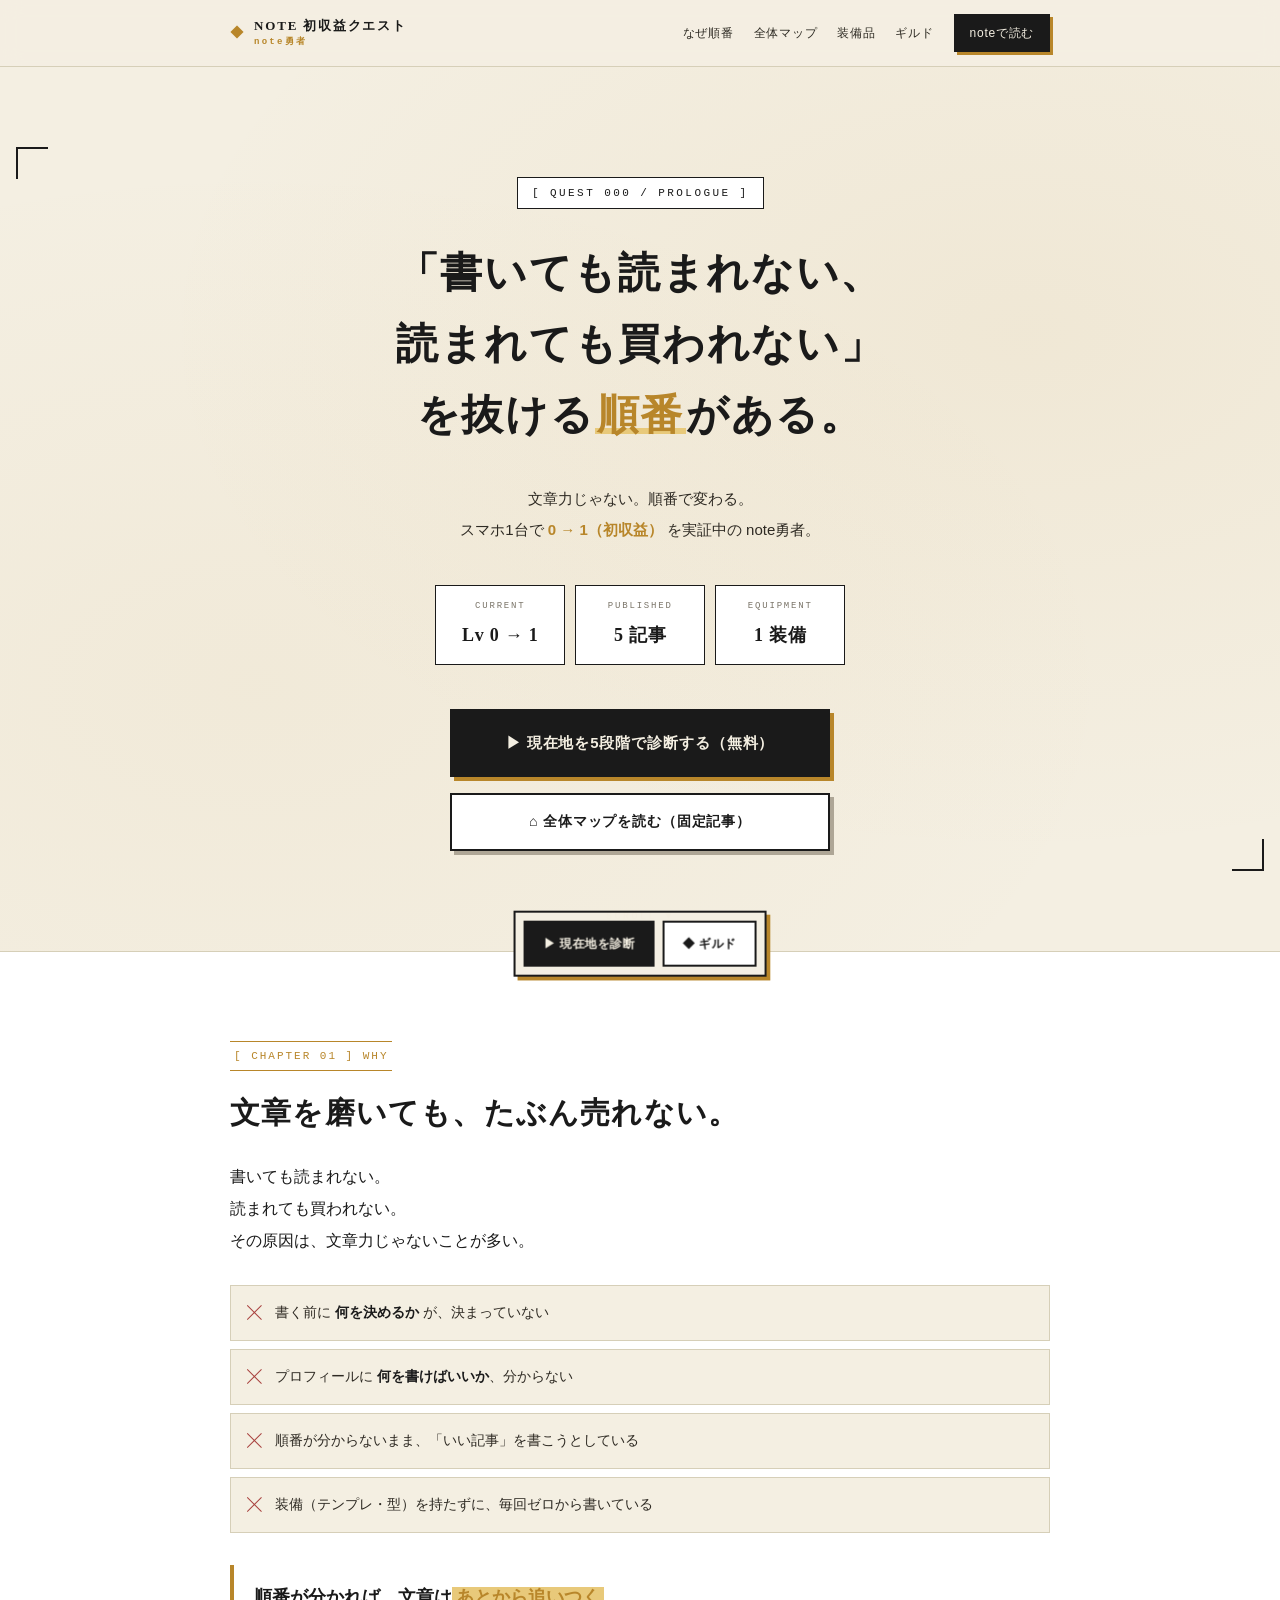
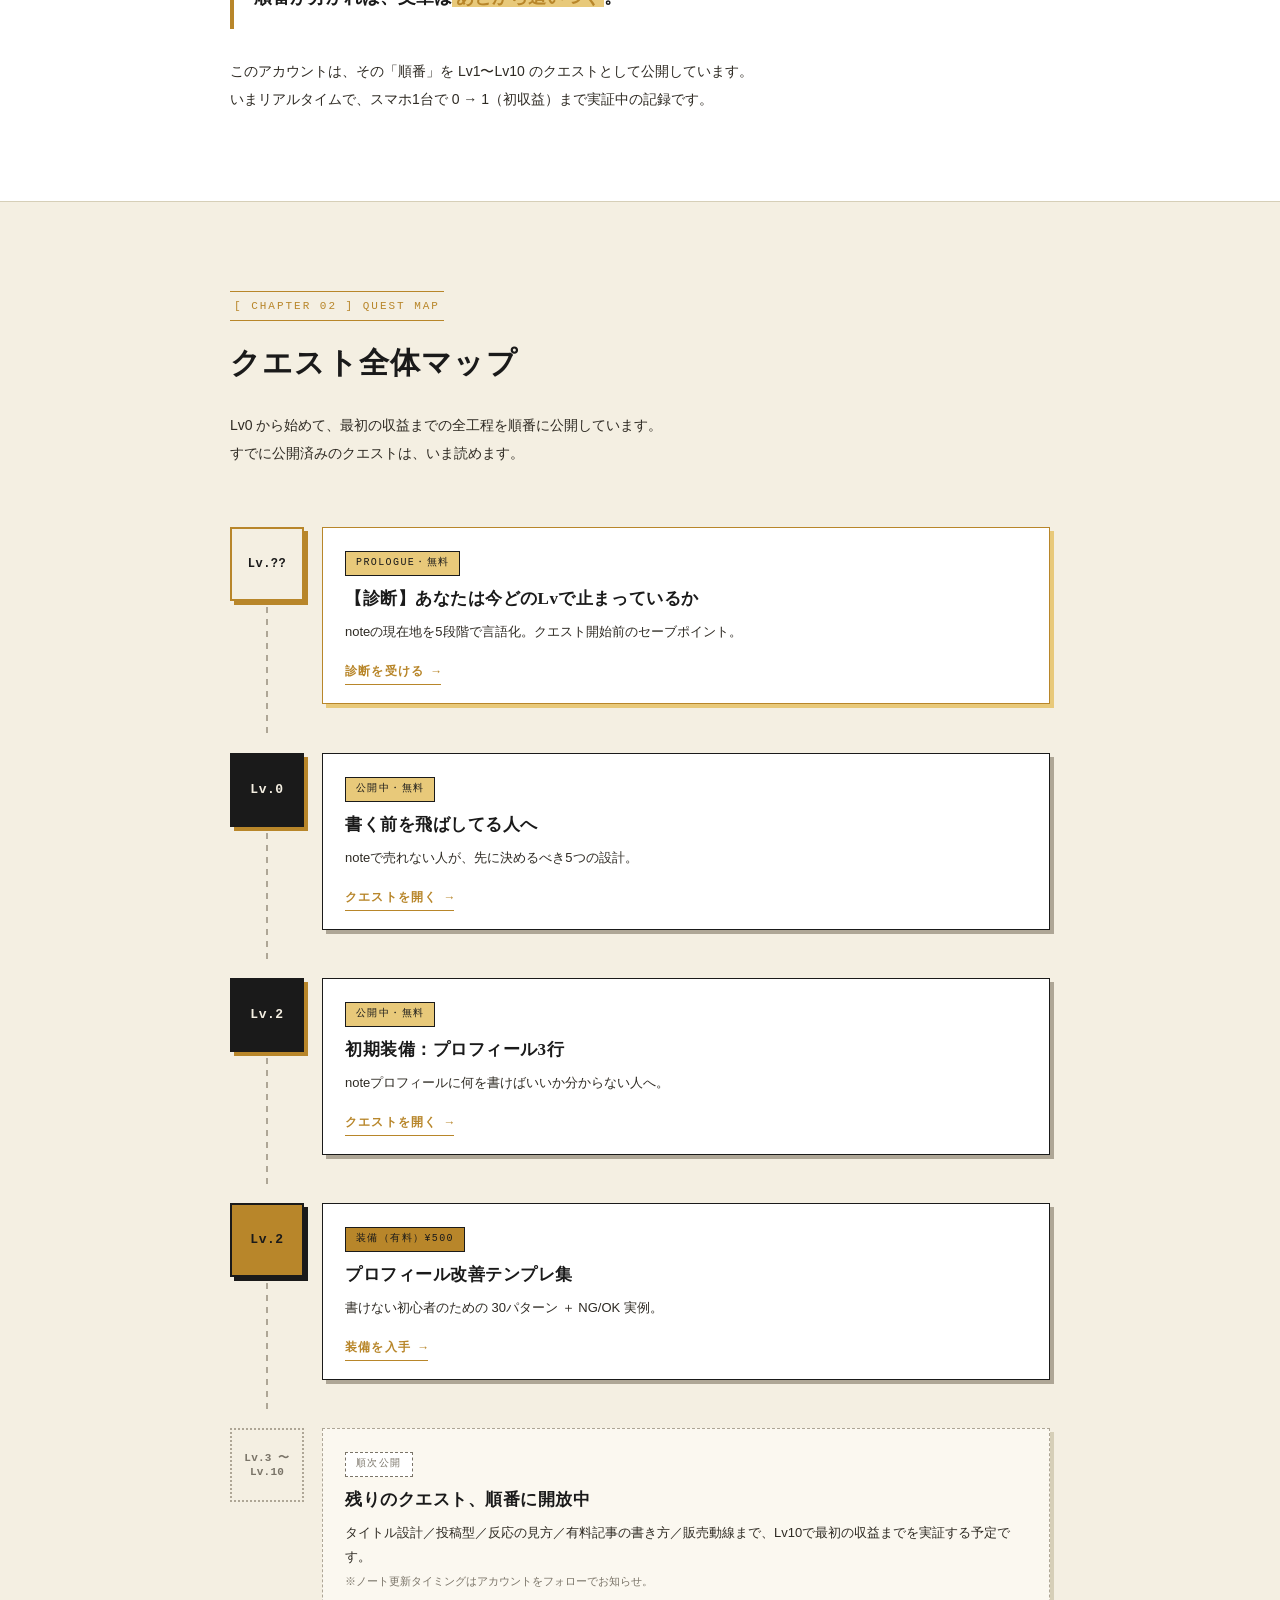
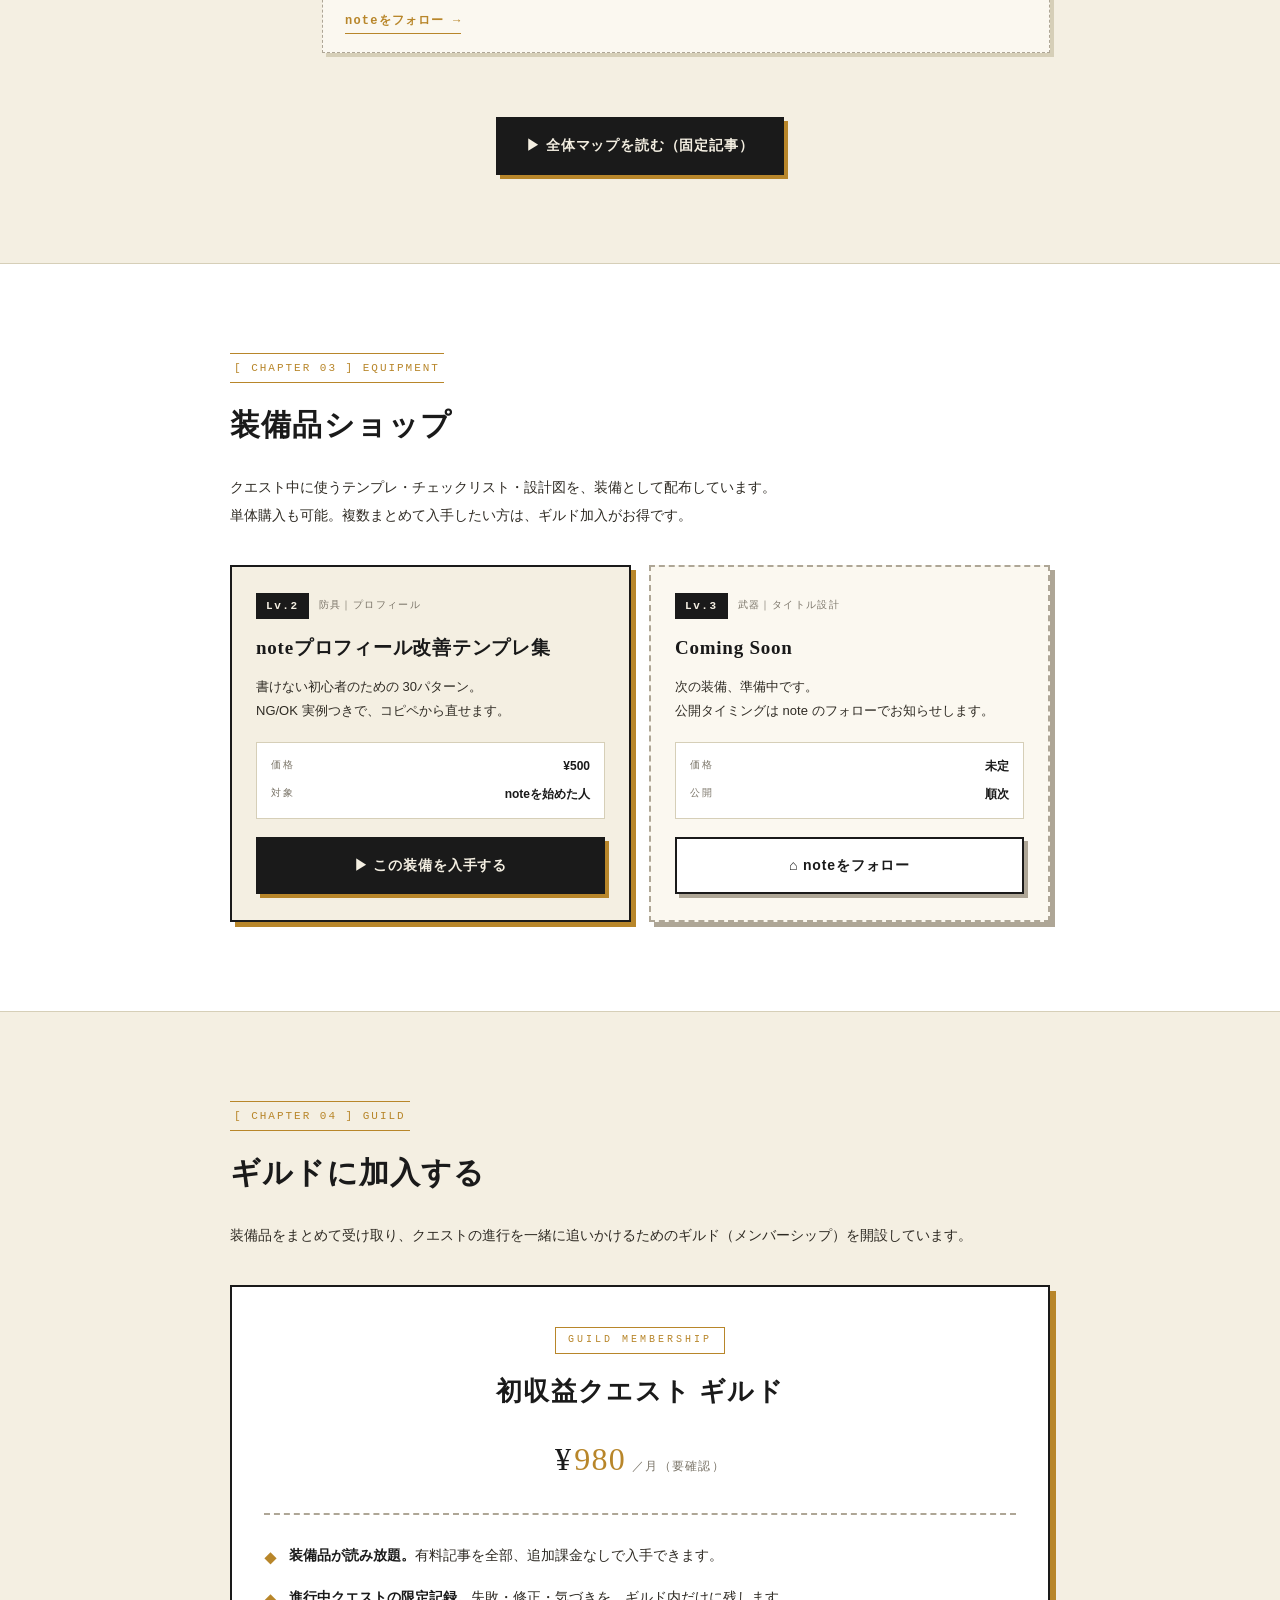
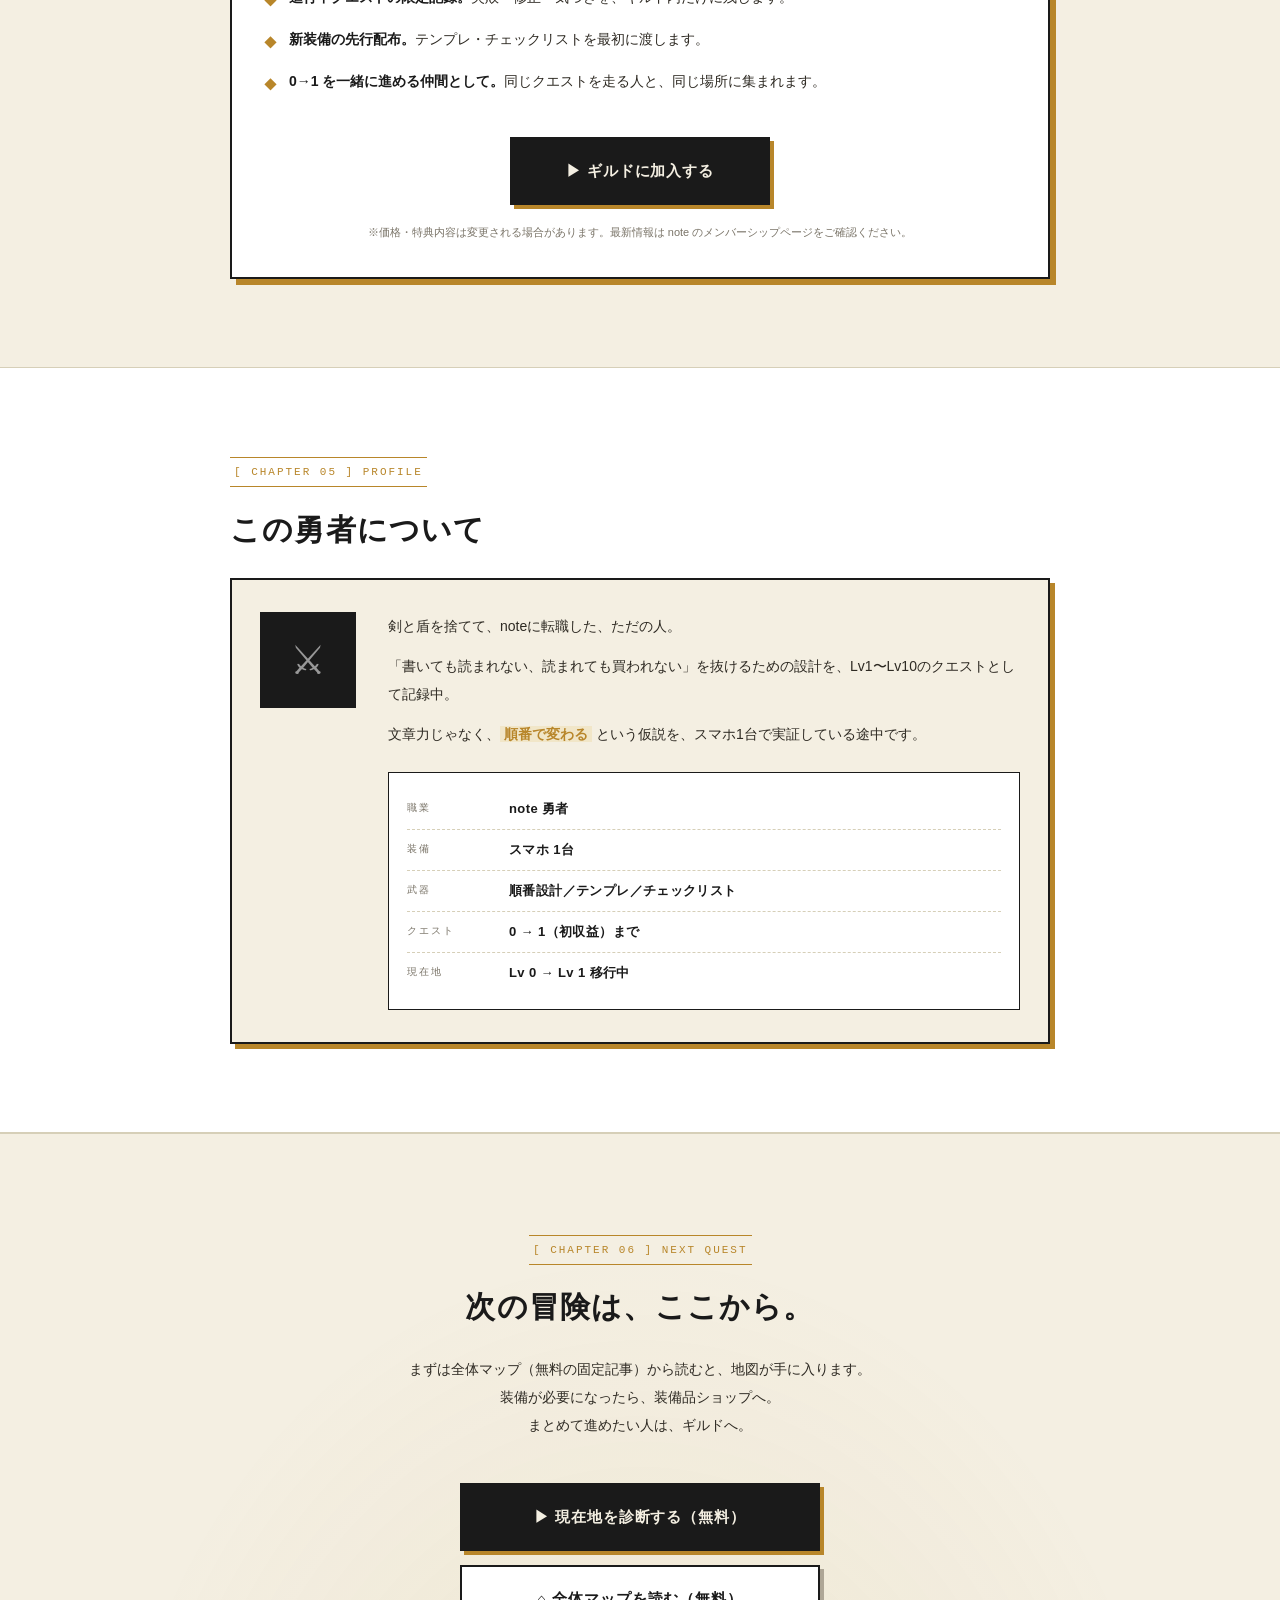
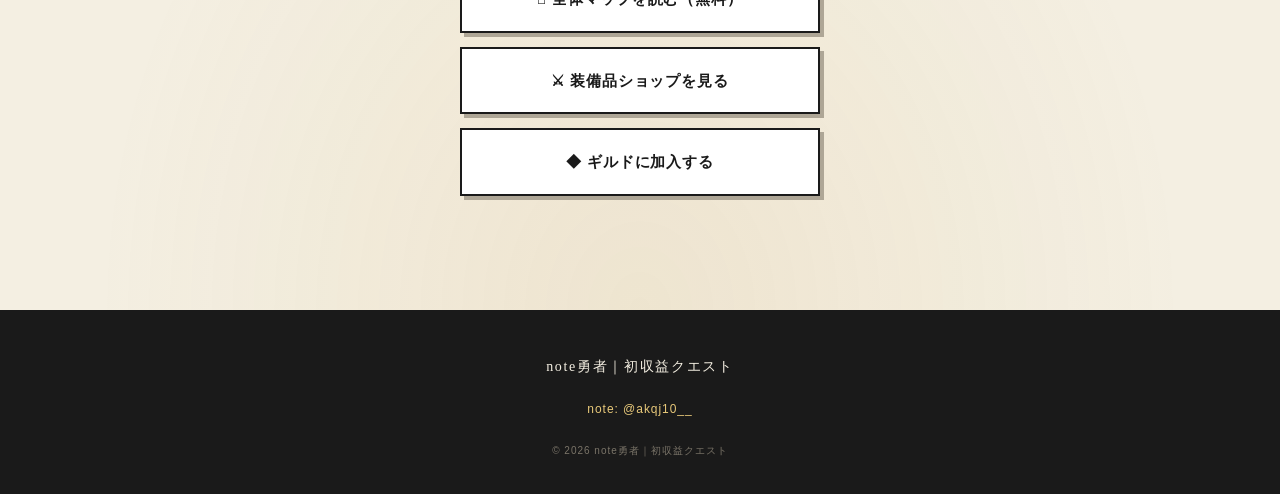
==== commit e235b52c: "記事URL一括差し替え＋診断記事を導線の中心に登用 URL差し替え（実記事URLへ）: - 固定記事（全体マップ）: nef7b636dc374 - 診断:                  n785" ====
--- a/index.html
+++ b/index.html
@@ -10,7 +10,7 @@
   <meta property="og:title" content="note勇者｜初収益クエスト – 0→1までの順番を、スマホ1台で実証中">
   <meta property="og:description" content="文章力じゃない。順番で変わる。Lv1〜Lv10のクエストで、書いても売れない人が抜けるための設計を公開中。">
   <meta property="og:type" content="website">
-  <meta property="og:url" content="">
+  <meta property="og:url" content="https://note-yusha.netlify.app/">
   <meta property="og:image" content="">
 
   <link rel="stylesheet" href="./style.css">
@@ -65,21 +65,21 @@
         <div class="status-divider" aria-hidden="true"></div>
         <div class="status-item">
           <span class="status-label">PUBLISHED</span>
-          <span class="status-value">3 記事</span>
+          <span class="status-value">5 記事</span>
         </div>
         <div class="status-divider" aria-hidden="true"></div>
         <div class="status-item">
           <span class="status-label">EQUIPMENT</span>
-          <span class="status-value">2 装備</span>
-        </div>
-      </div>
-
-      <!-- ▼ メインCTA（1つ目：固定記事の全体マップ / 2つ目：noteアカウント） -->
+          <span class="status-value">1 装備</span>
+        </div>
+      </div>
+
+      <!-- ▼ メインCTA（1つ目：診断記事 / 2つ目：固定記事の全体マップ） -->
       <div class="hero-buttons">
-        <!-- ▼ 固定記事URL（要差し替え：いまは仮で account URL） -->
-        <a href="https://note.com/akqj10__" class="btn btn-primary btn-lg" target="_blank" rel="noopener noreferrer">▶ 全体マップを読む（固定記事）</a>
-        <!-- ▼ noteアカウントURL -->
-        <a href="https://note.com/akqj10__" class="btn btn-outline" target="_blank" rel="noopener noreferrer">⌂ noteをフォローする</a>
+        <!-- ▼ 診断記事URL -->
+        <a href="https://note.com/akqj10__/n/n78518ca46580" class="btn btn-primary btn-lg" target="_blank" rel="noopener noreferrer">▶ 現在地を5段階で診断する（無料）</a>
+        <!-- ▼ 固定記事URL（全体マップ） -->
+        <a href="https://note.com/akqj10__/n/nef7b636dc374" class="btn btn-outline" target="_blank" rel="noopener noreferrer">⌂ 全体マップを読む（固定記事）</a>
       </div>
     </div>
     <!-- ▼ スクロール指示 -->
@@ -131,6 +131,18 @@
       </p>
 
       <ol class="quest-map">
+
+        <!-- PROLOGUE：診断記事（クエスト開始前の現在地確認） -->
+        <li class="quest-node published prologue">
+          <div class="quest-lv">Lv.??</div>
+          <div class="quest-body">
+            <div class="quest-status-tag tag-free">PROLOGUE・無料</div>
+            <h3 class="quest-title">【診断】あなたは今どのLvで止まっているか</h3>
+            <p class="quest-desc">noteの現在地を5段階で言語化。クエスト開始前のセーブポイント。</p>
+            <!-- ▼ 診断記事URL -->
+            <a href="https://note.com/akqj10__/n/n78518ca46580" class="quest-link" target="_blank" rel="noopener noreferrer">診断を受ける →</a>
+          </div>
+        </li>
 
         <!-- Lv 0 -->
         <li class="quest-node published">
@@ -139,20 +151,8 @@
             <div class="quest-status-tag tag-free">公開中・無料</div>
             <h3 class="quest-title">書く前を飛ばしてる人へ</h3>
             <p class="quest-desc">noteで売れない人が、先に決めるべき5つの設計。</p>
-            <!-- ▼ Lv0記事URL（要差し替え：仮 account URL） -->
-            <a href="https://note.com/akqj10__" class="quest-link" target="_blank" rel="noopener noreferrer">クエストを開く →</a>
-          </div>
-        </li>
-
-        <!-- Lv 1 -->
-        <li class="quest-node coming">
-          <div class="quest-lv">Lv.1</div>
-          <div class="quest-body">
-            <div class="quest-status-tag tag-coming">準備中</div>
-            <h3 class="quest-title">プロローグ：全体マップ</h3>
-            <p class="quest-desc">Lv1〜Lv10、最初の収益までの全体マップ。</p>
-            <!-- ▼ 固定記事URL（要差し替え） -->
-            <a href="https://note.com/akqj10__" class="quest-link" target="_blank" rel="noopener noreferrer">固定記事を開く →</a>
+            <!-- ▼ Lv0記事URL -->
+            <a href="https://note.com/akqj10__/n/n370b93c08e81" class="quest-link" target="_blank" rel="noopener noreferrer">クエストを開く →</a>
           </div>
         </li>
 
@@ -163,8 +163,8 @@
             <div class="quest-status-tag tag-free">公開中・無料</div>
             <h3 class="quest-title">初期装備：プロフィール3行</h3>
             <p class="quest-desc">noteプロフィールに何を書けばいいか分からない人へ。</p>
-            <!-- ▼ Lv2-A記事URL（要差し替え） -->
-            <a href="https://note.com/akqj10__" class="quest-link" target="_blank" rel="noopener noreferrer">クエストを開く →</a>
+            <!-- ▼ Lv2-A記事URL -->
+            <a href="https://note.com/akqj10__/n/nf492d4ba3789" class="quest-link" target="_blank" rel="noopener noreferrer">クエストを開く →</a>
           </div>
         </li>
 
@@ -175,8 +175,8 @@
             <div class="quest-status-tag tag-paid">装備（有料）¥500</div>
             <h3 class="quest-title">プロフィール改善テンプレ集</h3>
             <p class="quest-desc">書けない初心者のための 30パターン ＋ NG/OK 実例。</p>
-            <!-- ▼ Lv2-B記事URL（要差し替え） -->
-            <a href="https://note.com/akqj10__" class="quest-link" target="_blank" rel="noopener noreferrer">装備を入手 →</a>
+            <!-- ▼ Lv2-B記事URL -->
+            <a href="https://note.com/akqj10__/n/n0bfb76f38a1a" class="quest-link" target="_blank" rel="noopener noreferrer">装備を入手 →</a>
           </div>
         </li>
 
@@ -198,8 +198,8 @@
       </ol>
 
       <div class="section-cta">
-        <!-- ▼ 固定記事URL（要差し替え） -->
-        <a href="https://note.com/akqj10__" class="btn btn-primary" target="_blank" rel="noopener noreferrer">▶ 全体マップを読む（固定記事）</a>
+        <!-- ▼ 固定記事URL（全体マップ） -->
+        <a href="https://note.com/akqj10__/n/nef7b636dc374" class="btn btn-primary" target="_blank" rel="noopener noreferrer">▶ 全体マップを読む（固定記事）</a>
       </div>
     </div>
   </section>
@@ -239,8 +239,8 @@
               <span class="stat-val">noteを始めた人</span>
             </div>
           </div>
-          <!-- ▼ Lv2-B記事URL（要差し替え） -->
-          <a href="https://note.com/akqj10__" class="btn btn-primary btn-block" target="_blank" rel="noopener noreferrer">▶ この装備を入手する</a>
+          <!-- ▼ Lv2-B記事URL -->
+          <a href="https://note.com/akqj10__/n/n0bfb76f38a1a" class="btn btn-primary btn-block" target="_blank" rel="noopener noreferrer">▶ この装備を入手する</a>
         </article>
 
         <!-- 装備 2（Coming Soon） -->
@@ -386,13 +386,13 @@
       </p>
 
       <div class="cta-buttons">
-        <!-- ▼ 固定記事URL（要差し替え） -->
-        <a href="https://note.com/akqj10__" class="btn btn-primary btn-cta" target="_blank" rel="noopener noreferrer">▶ 全体マップを読む（無料）</a>
+        <!-- ▼ 診断記事URL -->
+        <a href="https://note.com/akqj10__/n/n78518ca46580" class="btn btn-primary btn-cta" target="_blank" rel="noopener noreferrer">▶ 現在地を診断する（無料）</a>
+        <!-- ▼ 固定記事URL（全体マップ） -->
+        <a href="https://note.com/akqj10__/n/nef7b636dc374" class="btn btn-outline btn-cta" target="_blank" rel="noopener noreferrer">⌂ 全体マップを読む（無料）</a>
         <a href="#equip" class="btn btn-outline btn-cta">⚔ 装備品ショップを見る</a>
-        <!-- ▼ メンバーシップURL（要差し替え） -->
+        <!-- ▼ メンバーシップURL（要差し替え：仮で account URL） -->
         <a href="https://note.com/akqj10__" class="btn btn-outline btn-cta" target="_blank" rel="noopener noreferrer">◆ ギルドに加入する</a>
-        <!-- ▼ noteアカウントURL -->
-        <a href="https://note.com/akqj10__" class="btn btn-outline btn-cta" target="_blank" rel="noopener noreferrer">⌂ noteをフォローする</a>
       </div>
     </div>
   </section>
@@ -413,8 +413,8 @@
        スティッキーCTA（スクロール中に常時表示）
        ============================= -->
   <div class="sticky-cta" aria-hidden="true">
-    <!-- ▼ 固定記事URL（要差し替え） -->
-    <a href="https://note.com/akqj10__" class="btn btn-primary" target="_blank" rel="noopener noreferrer">▶ 全体マップを読む</a>
+    <!-- ▼ 診断記事URL -->
+    <a href="https://note.com/akqj10__/n/n78518ca46580" class="btn btn-primary" target="_blank" rel="noopener noreferrer">▶ 現在地を診断</a>
     <a href="#guild" class="btn btn-outline">◆ ギルド</a>
   </div>
 
--- a/style.css
+++ b/style.css
@@ -608,6 +608,25 @@
   color: var(--color-ink);
   box-shadow: 4px 4px 0 0 var(--color-ink);
 }
+/* PROLOGUE（診断）ノード：金枠で特別感 */
+.quest-node.prologue .quest-lv {
+  background: var(--color-bg);
+  color: var(--color-ink);
+  border: 2px solid var(--color-gold);
+  box-shadow: 4px 4px 0 0 var(--color-gold);
+  font-size: 12px;
+  letter-spacing: 0.04em;
+}
+.quest-node.prologue .quest-body {
+  border-color: var(--color-gold);
+  box-shadow: 4px 4px 0 0 var(--color-gold-soft);
+}
+@media (hover: hover) {
+  .quest-node.prologue .quest-body:hover {
+    transform: translate(-2px, -2px);
+    box-shadow: 6px 6px 0 0 var(--color-gold);
+  }
+}
 .quest-node.future .quest-lv {
   background: var(--color-bg);
   color: var(--color-ink-muted);
